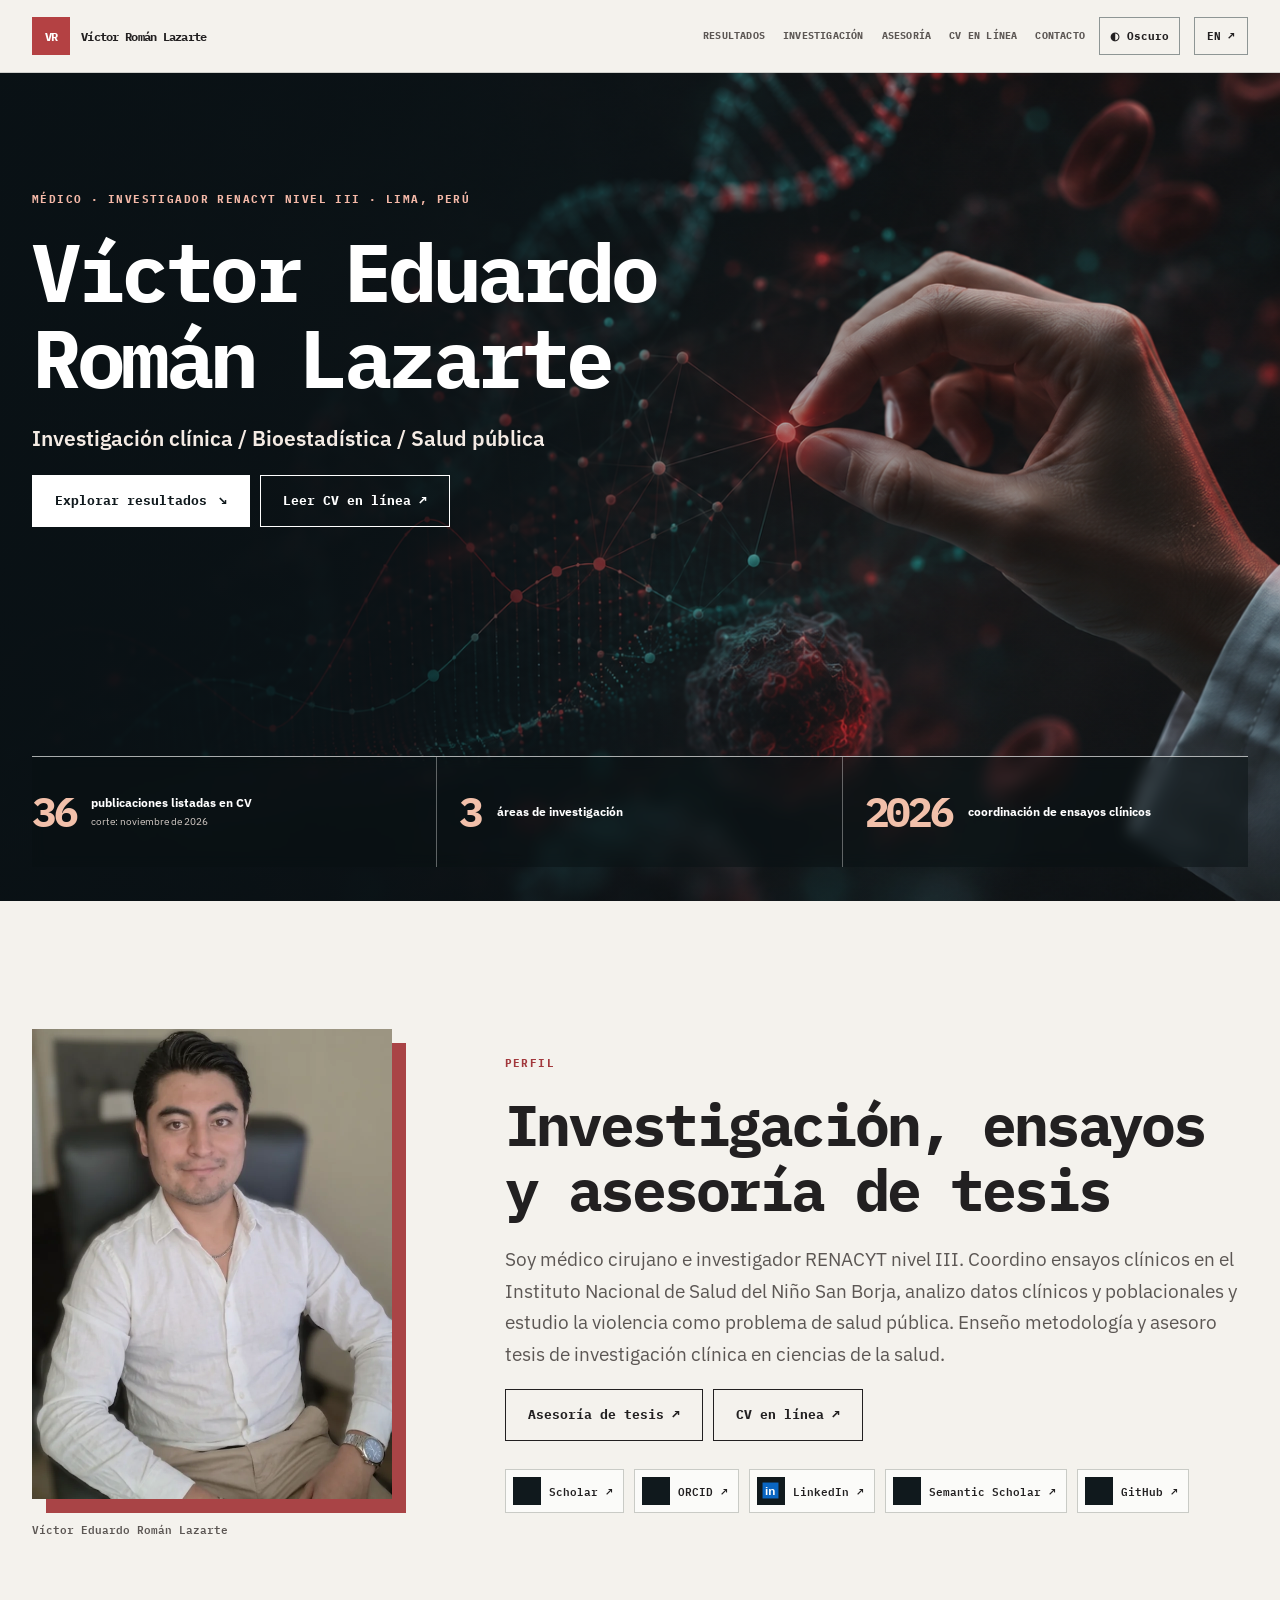
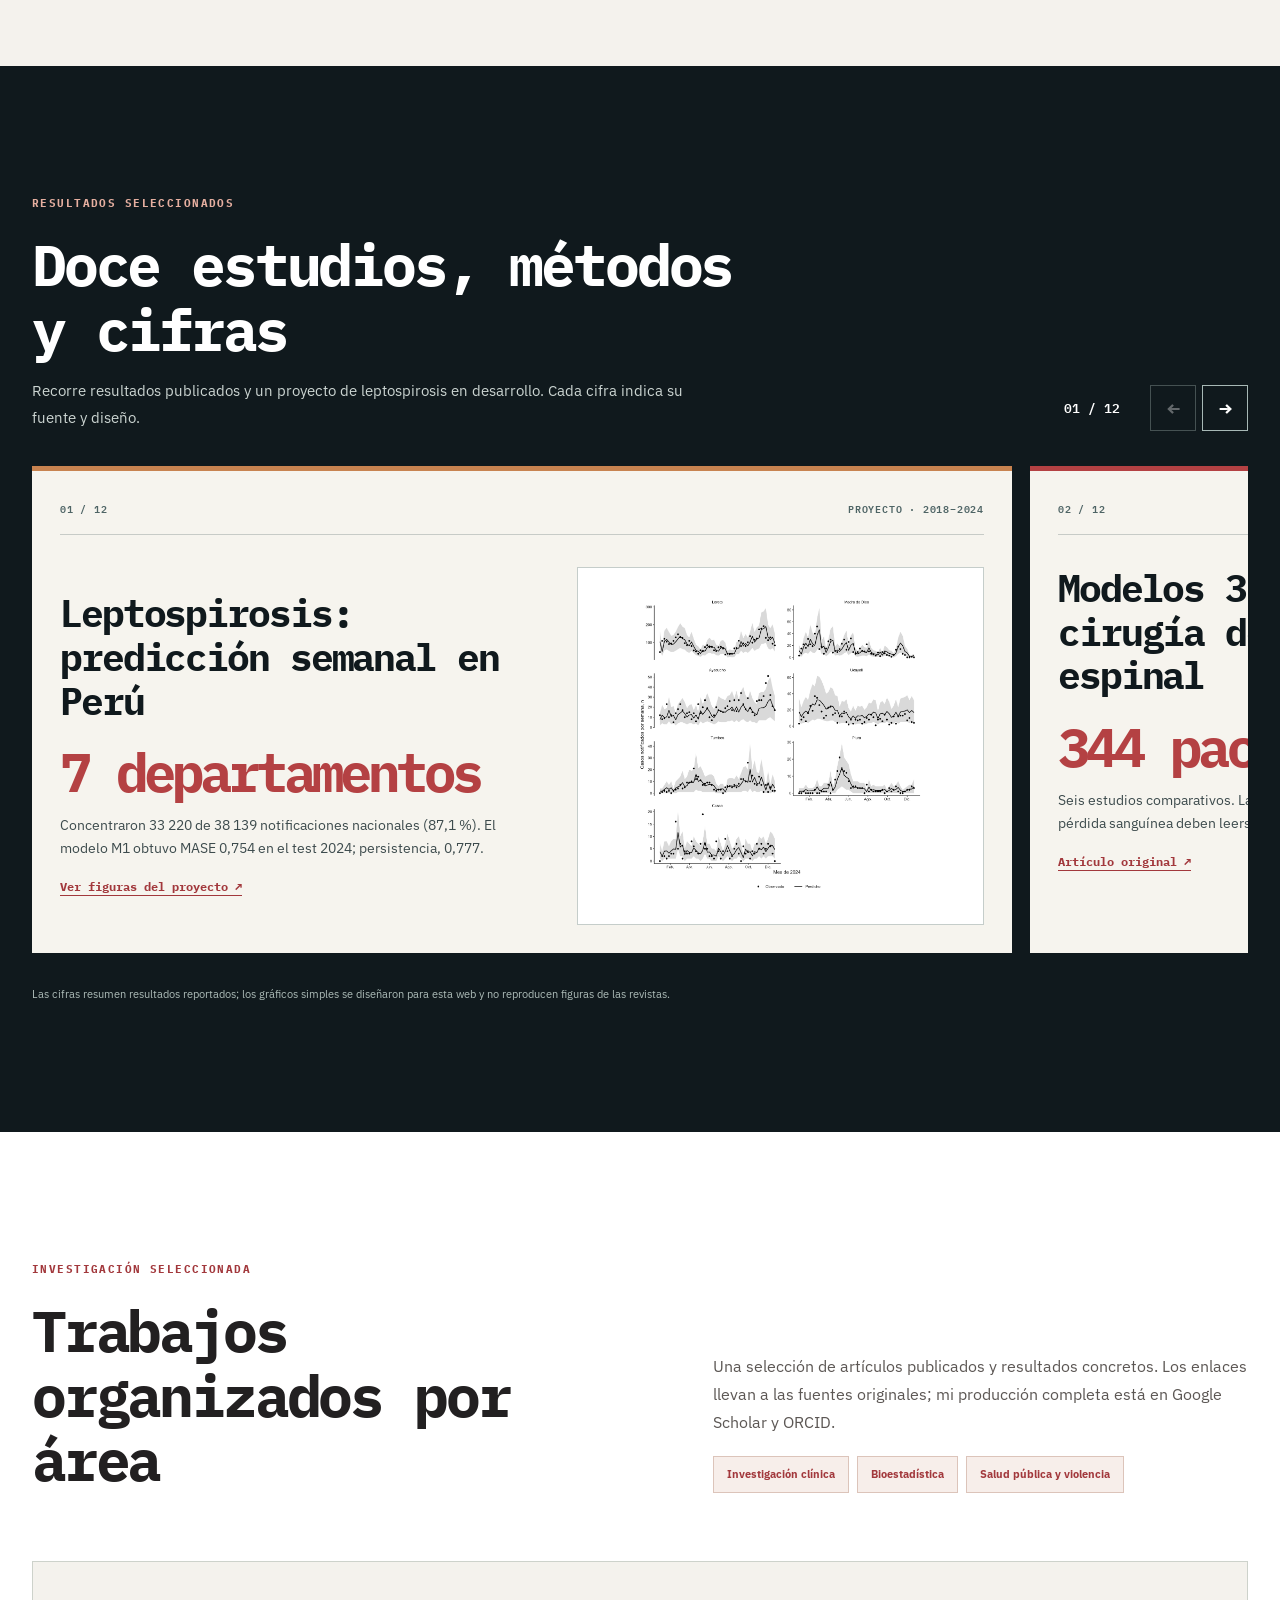
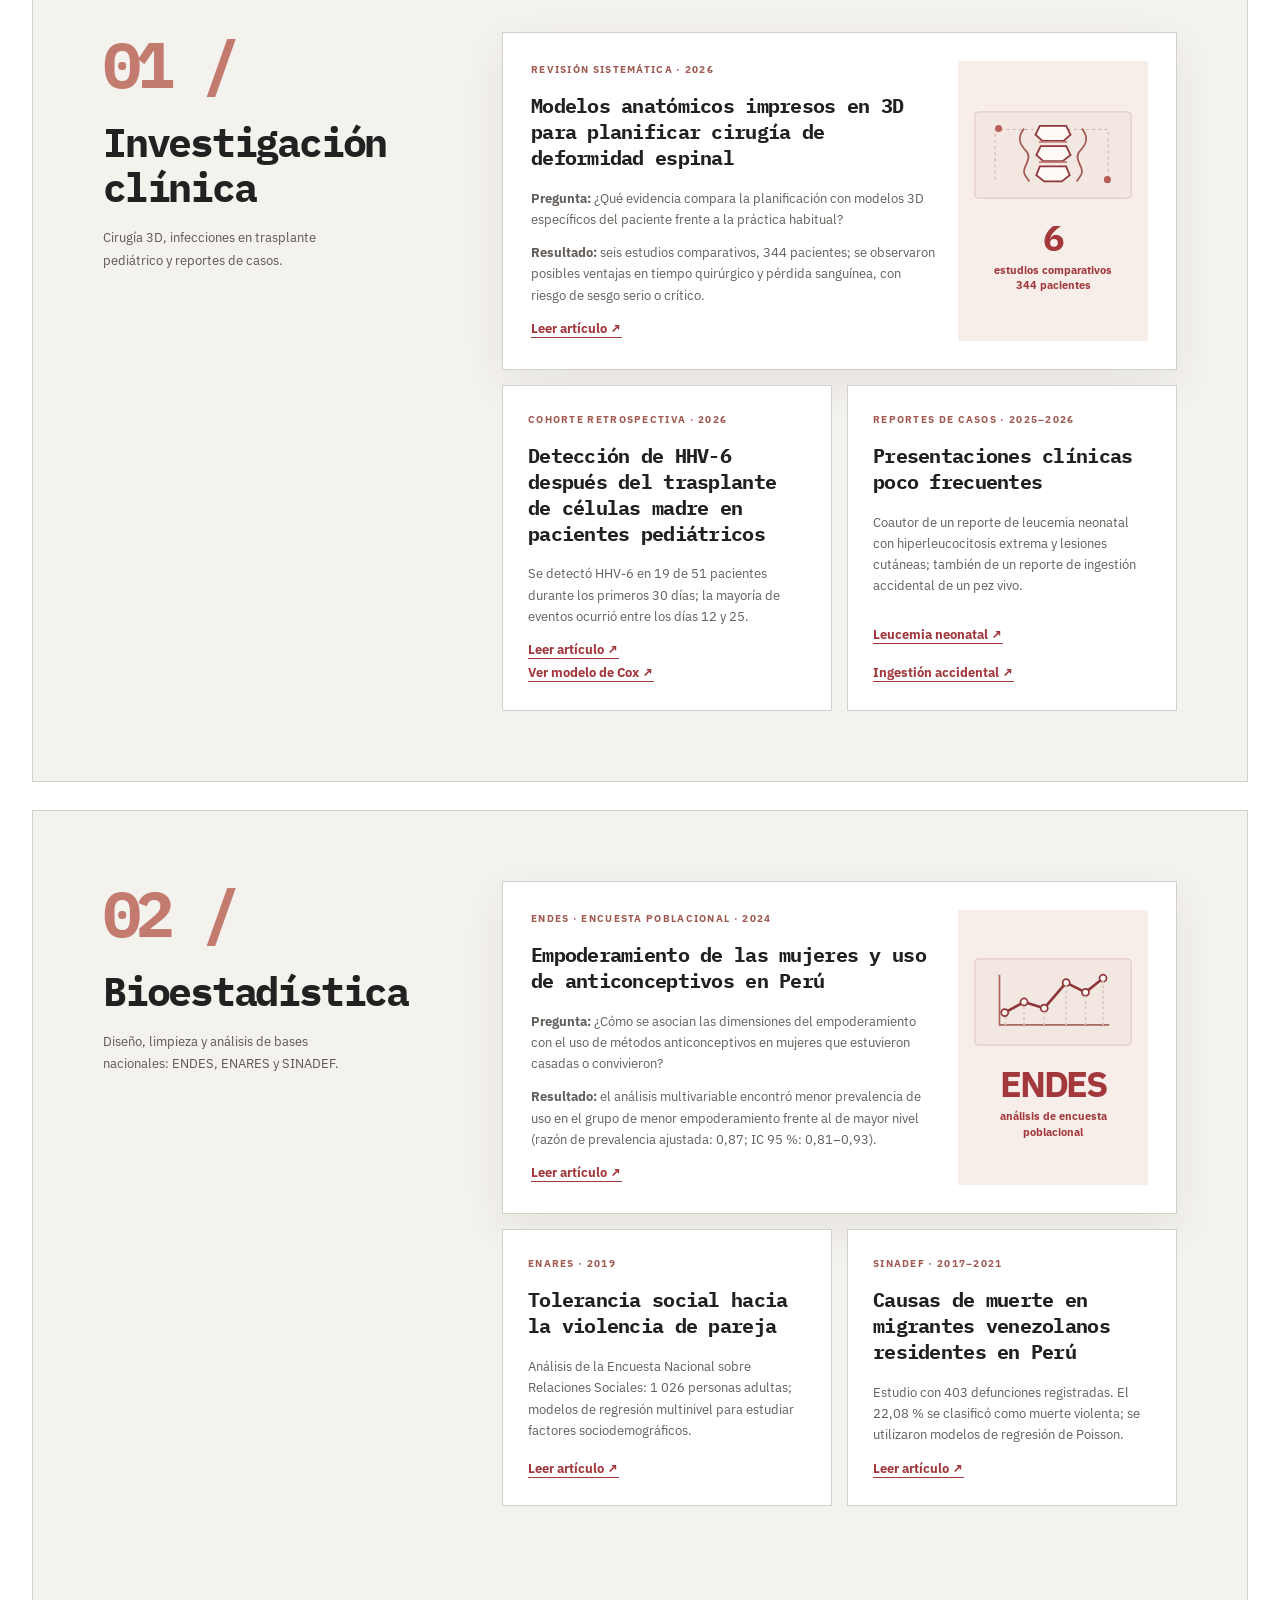
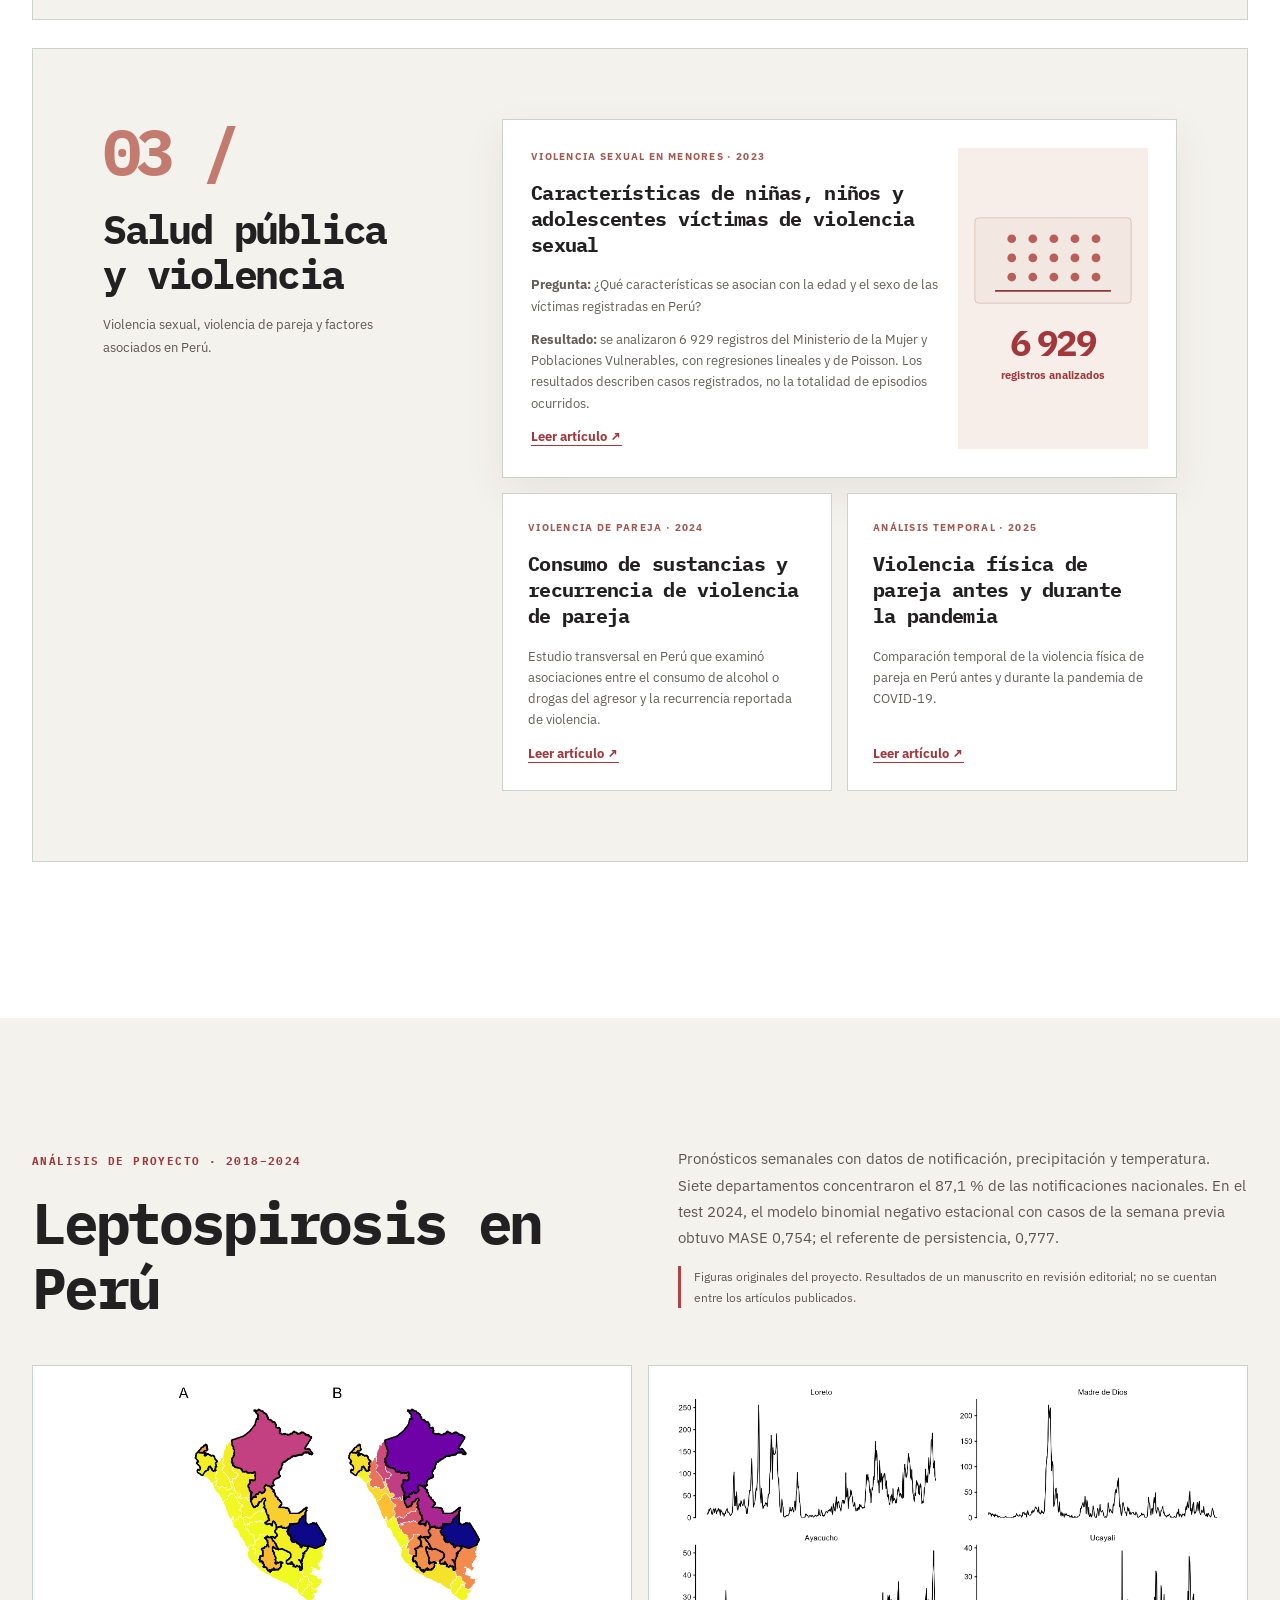
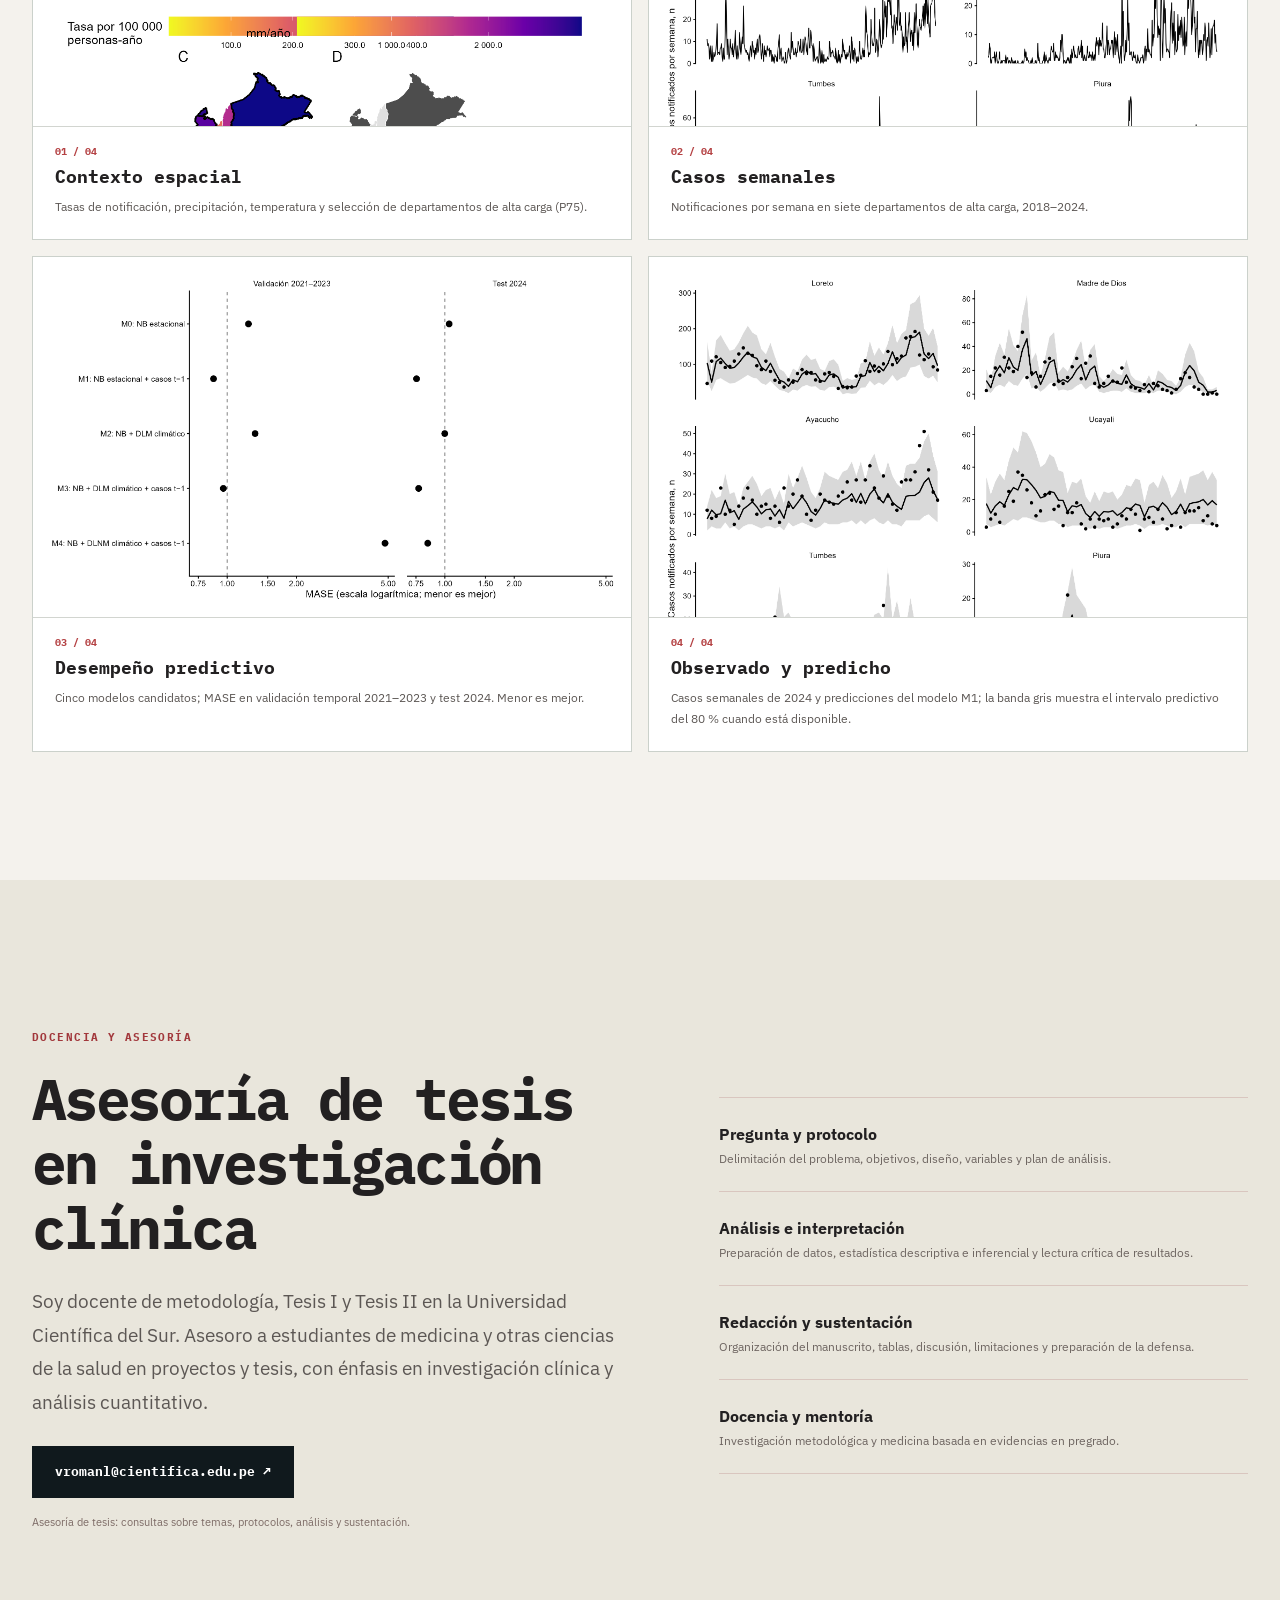
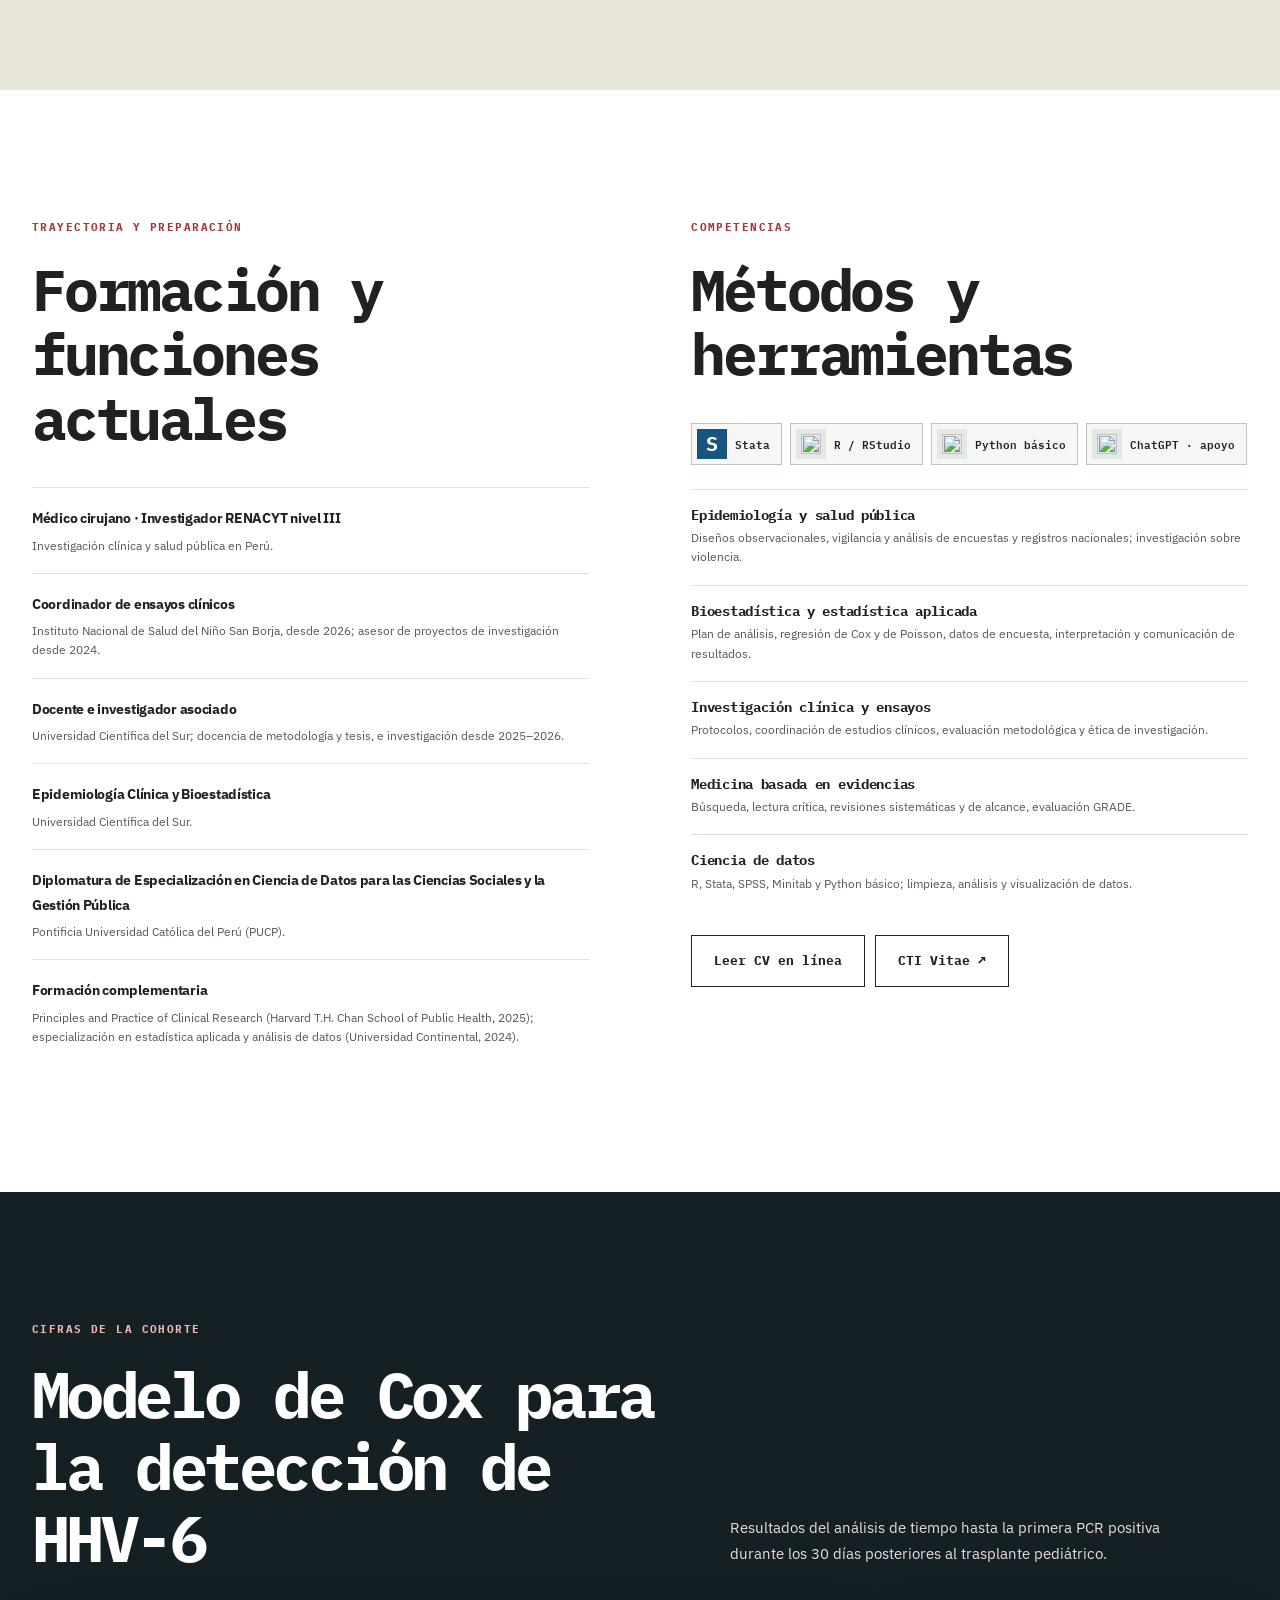
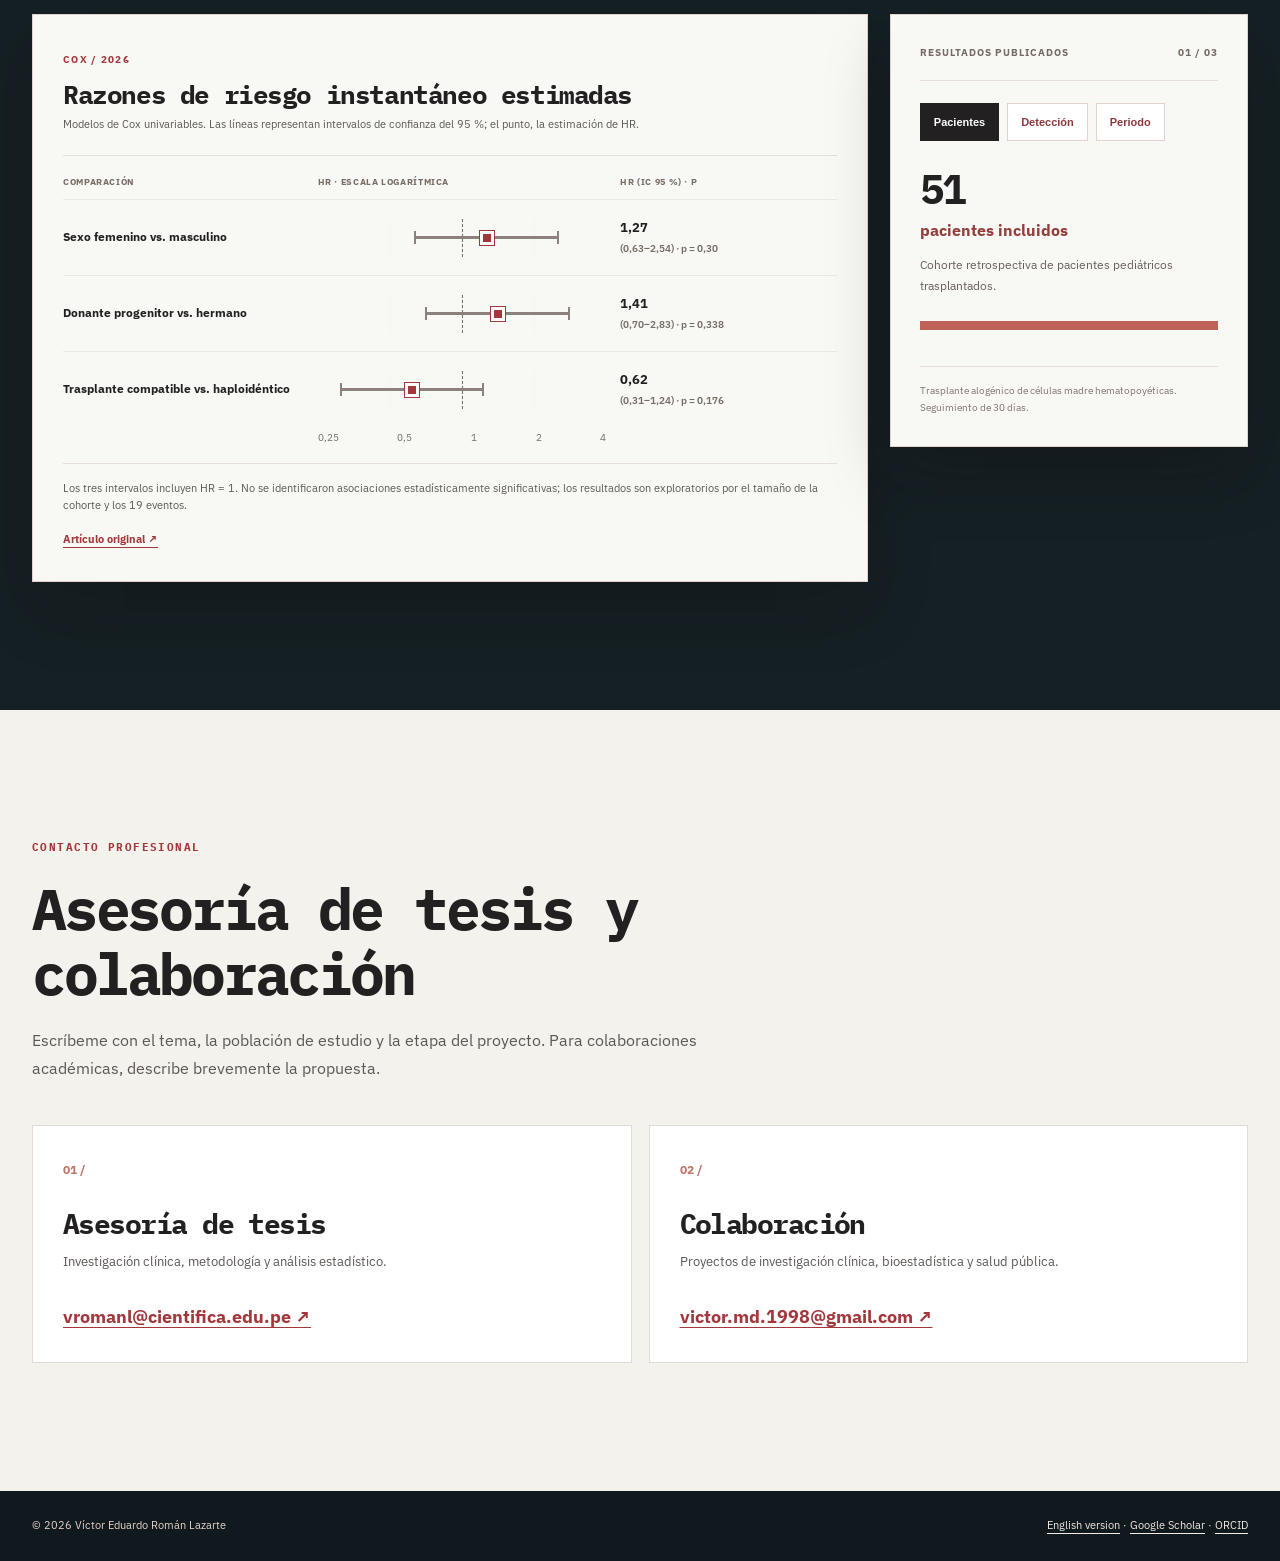
==== index.html @ d916fa0f "Polish online CV and social icon" ====
<!doctype html>
<html lang="es">
<head>
  <meta charset="utf-8"><meta name="viewport" content="width=device-width, initial-scale=1">
  <meta name="theme-color" content="#f6eeea">
  <meta name="description" content="Víctor Eduardo Román Lazarte: médico, coordinador de ensayos clínicos e investigador en epidemiología, bioestadística y violencia. Asesoría de tesis en investigación clínica.">
  <title>Víctor Eduardo Román Lazarte | Investigación clínica, bioestadística y salud pública</title>
  <link rel="canonical" href="https://victorroman1998.github.io/"><link rel="alternate" hreflang="en" href="https://victorroman1998.github.io/en/"><link rel="alternate" hreflang="es" href="https://victorroman1998.github.io/">
  <link rel="icon" href="assets/favicon.svg" type="image/svg+xml"><link rel="stylesheet" href="styles-v2.css"><script>try{document.documentElement.dataset.theme=localStorage.getItem("site-theme")||"light"}catch{}</script>
  <meta property="og:type" content="profile"><meta property="og:title" content="Víctor Eduardo Román Lazarte | Investigador clínico"><meta property="og:description" content="Investigación clínica, bioestadística y salud pública. Publicaciones, docencia y asesoría de tesis."><meta property="og:image" content="https://victorroman1998.github.io/assets/victor-roman-lazarte.webp">
  <script type="application/ld+json">{"@context":"https://schema.org","@type":"Person","name":"Víctor Eduardo Román Lazarte","jobTitle":"Coordinador de ensayos clínicos e investigador","url":"https://victorroman1998.github.io/","image":"https://victorroman1998.github.io/assets/victor-roman-lazarte.webp","sameAs":["https://orcid.org/0000-0001-9664-5169","https://scholar.google.com/citations?user=KxjvJJEAAAAJ&hl=es","https://www.linkedin.com/in/victor-roman-lazarte-a9580817b/","https://github.com/victorroman1998"]}</script>
</head>
<body><div class="scroll-progress" aria-hidden="true"><span id="scroll-progress-fill"></span></div>
<a class="skip" href="#contenido">Saltar al contenido</a>
<header class="site-header"><div class="container header-inner"><a class="brand" href="#inicio"><span class="brand-mark">VR</span><span>Víctor Román Lazarte</span></a><div class="nav-wrap"><nav class="nav" aria-label="Navegación principal"><a href="#resultados">Resultados</a><a href="#investigacion">Investigación</a><a href="#asesoria">Asesoría</a><a href="cv/">CV en línea</a><a href="#contacto">Contacto</a></nav><button type="button" class="theme-toggle" data-theme-toggle aria-label="Cambiar modo de color" title="Cambiar modo de color"><span aria-hidden="true">◐</span><span data-theme-text>Oscuro</span></button><a class="language" href="en/" lang="en" aria-label="Read this website in English">EN ↗</a></div></div></header>
<main id="contenido">
<section class="hero" id="inicio"><div class="hero-cover"><div class="container hero-cover-inner"><div class="hero-copy"><p class="eyebrow">Médico · Investigador RENACYT nivel III · Lima, Perú</p><h1>Víctor Eduardo<br>Román Lazarte</h1><p class="hero-role">Investigación clínica / Bioestadística / Salud pública</p><div class="button-row"><a class="button" href="#resultados">Explorar resultados <span aria-hidden="true">↘</span></a><a class="button light" href="cv/">Leer CV en línea ↗</a></div></div><div class="hero-facts" aria-label="Resumen del perfil"><div><strong>36</strong><span>publicaciones listadas en CV<small>corte: noviembre de 2026</small></span></div><div><strong>3</strong><span>áreas de investigación</span></div><div><strong>2026</strong><span>coordinación de ensayos clínicos</span></div></div></div></div></section><section class="intro-panel section"><div class="container intro-grid"><figure class="intro-portrait"><img src="assets/victor-roman-lazarte.webp" alt="Retrato de Víctor Eduardo Román Lazarte" width="720" height="1030" loading="lazy"><figcaption>Víctor Eduardo Román Lazarte</figcaption></figure><div><p class="eyebrow">Perfil</p><h2>Investigación, ensayos y asesoría de tesis</h2><p class="lead">Soy médico cirujano e investigador RENACYT nivel III. Coordino ensayos clínicos en el Instituto Nacional de Salud del Niño San Borja, analizo datos clínicos y poblacionales y estudio la violencia como problema de salud pública. Enseño metodología y asesoro tesis de investigación clínica en ciencias de la salud.</p><div class="button-row"><a class="button light" href="#asesoria">Asesoría de tesis ↗</a><a class="button light" href="cv/">CV en línea ↗</a></div><div class="profile-links" aria-label="Perfiles académicos"><a href="https://scholar.google.com/citations?user=KxjvJJEAAAAJ&amp;hl=es" target="_blank" rel="noopener noreferrer"><span class="brand-icon"><img src="https://cdn.simpleicons.org/googlescholar/4285F4" alt="" loading="lazy"></span><span>Scholar</span><span aria-hidden="true">↗</span></a><a href="https://orcid.org/0000-0001-9664-5169" target="_blank" rel="noopener noreferrer"><span class="brand-icon"><img src="https://cdn.simpleicons.org/orcid/A6CE39" alt="" loading="lazy"></span><span>ORCID</span><span aria-hidden="true">↗</span></a><a href="https://www.linkedin.com/in/victor-roman-lazarte-a9580817b/" target="_blank" rel="noopener noreferrer"><span class="brand-icon"><img src="assets/linkedin-mark.svg" alt="" loading="lazy"></span><span>LinkedIn</span><span aria-hidden="true">↗</span></a><a href="https://www.semanticscholar.org/search?q=Victor%20Roman-Lazarte&amp;sort=relevance" target="_blank" rel="noopener noreferrer"><span class="brand-icon"><img src="https://cdn.simpleicons.org/semanticscholar/1857B6" alt="" loading="lazy"></span><span>Semantic Scholar</span><span aria-hidden="true">↗</span></a><a href="https://github.com/victorroman1998" target="_blank" rel="noopener noreferrer"><span class="brand-icon"><img src="https://cdn.simpleicons.org/github/FFFFFF" alt="" loading="lazy"></span><span>GitHub</span><span aria-hidden="true">↗</span></a></div></div></div></section>
<section class="results section" id="resultados"><div class="container"><div class="results-head"><div><p class="eyebrow">Resultados seleccionados</p><h2>Doce estudios, métodos y cifras</h2><p>Recorre resultados publicados y un proyecto de leptospirosis en desarrollo. Cada cifra indica su fuente y diseño.</p></div><div class="carousel-tools"><span data-carousel-count aria-live="polite">01 / 12</span><button type="button" data-carousel-prev aria-label="Estudio anterior">←</button><button type="button" data-carousel-next aria-label="Estudio siguiente">→</button></div></div><div class="result-track" data-result-track tabindex="0" aria-label="Carrusel de estudios"><article class="result-slide" data-area="project"><div class="result-slide-top"><span>01 / 12</span><span>Proyecto · 2018–2024</span></div><div class="result-slide-grid"><div><h3>Leptospirosis: predicción semanal en Perú</h3><strong class="result-stat">7 departamentos</strong><p>Concentraron 33 220 de 38 139 notificaciones nacionales (87,1 %). El modelo M1 obtuvo MASE 0,754 en el test 2024; persistencia, 0,777.</p><a class="text-link" href="#leptospirosis" >Ver figuras del proyecto ↗</a></div><div class="result-viz"><img class="result-source-image" src="assets/Figure_4_observed_predicted_ES.png" alt="Casos semanales observados y predichos de leptospirosis en 2024" loading="lazy"></div></div></article><article class="result-slide" data-area="clinical"><div class="result-slide-top"><span>02 / 12</span><span>Investigación clínica · 2026</span></div><div class="result-slide-grid"><div><h3>Modelos 3D para cirugía de deformidad espinal</h3><strong class="result-stat">344 pacientes</strong><p>Seis estudios comparativos. Las posibles ventajas en tiempo quirúrgico y pérdida sanguínea deben leerse considerando el riesgo de sesgo.</p><a class="text-link" href="https://doi.org/10.1177/15533506261476391" target="_blank" rel="noopener noreferrer">Artículo original ↗</a></div><div class="result-viz"><div class="viz-dots" aria-hidden="true"><span></span><span></span><span></span><span></span><span></span><span></span></div><p class="viz-caption">6 estudios comparativos / 344 pacientes</p></div></div></article><article class="result-slide" data-area="clinical"><div class="result-slide-top"><span>03 / 12</span><span>Investigación clínica · 2026</span></div><div class="result-slide-grid"><div><h3>HHV-6 tras trasplante pediátrico</h3><strong class="result-stat">19 / 51</strong><p>Detección en los primeros 30 días (37,3 %). El estudio incluye un análisis de tiempo hasta la primera PCR positiva mediante modelos de Cox.</p><a class="text-link" href="#datos" >Ver modelo de Cox ↗</a></div><div class="result-viz"><div class="viz-stacked" role="img" aria-label="37,3 % detectado: 37.3 %"><span style="width:37.3%"></span></div><div class="viz-labels"><span>37,3 % detectado</span><span>62,7 % sin detección</span></div></div></div></article><article class="result-slide" data-area="biostat"><div class="result-slide-top"><span>04 / 12</span><span>Bioestadística · ENDES</span></div><div class="result-slide-grid"><div><h3>Empoderamiento y anticoncepción</h3><strong class="result-stat">RP ajustada 0,87</strong><p>El grupo con menor empoderamiento tuvo menor prevalencia de uso de anticonceptivos que el de mayor nivel (IC 95 %: 0,81–0,93).</p><a class="text-link" href="https://doi.org/10.1016/j.conx.2024.100115" target="_blank" rel="noopener noreferrer">Artículo original ↗</a></div><div class="result-viz"><div class="viz-ratio" role="img" aria-label="Referencia: RP = 1; razón de prevalencia ajustada 0,87"><span class="viz-reference"></span><span class="viz-ci" style="left:40.5%;width:6%"></span><span class="viz-estimate" style="left:43.5%"></span></div><div class="viz-labels"><span>0</span><span>Referencia: RP = 1</span><span>2</span></div></div></div></article><article class="result-slide" data-area="biostat"><div class="result-slide-top"><span>05 / 12</span><span>Bioestadística · ENARES</span></div><div class="result-slide-grid"><div><h3>Tolerancia social de la violencia de pareja</h3><strong class="result-stat">1 026 personas</strong><p>Encuesta Nacional sobre Relaciones Sociales de 2019; análisis de factores sociodemográficos con regresión multinivel.</p><a class="text-link" href="https://doi.org/10.1177/08862605221120897" target="_blank" rel="noopener noreferrer">Artículo original ↗</a></div><div class="result-viz"><div class="viz-grid" aria-hidden="true"></div></div></div></article><article class="result-slide" data-area="biostat"><div class="result-slide-top"><span>06 / 12</span><span>Bioestadística · SINADEF</span></div><div class="result-slide-grid"><div><h3>Mortalidad de migrantes venezolanos</h3><strong class="result-stat">403 defunciones</strong><p>El 22,08 % se clasificó como muerte violenta en los registros analizados (2017–2021). Se empleó regresión de Poisson.</p><a class="text-link" href="https://doi.org/10.47307/GMC.2022.130.3.7" target="_blank" rel="noopener noreferrer">Artículo original ↗</a></div><div class="result-viz"><div class="viz-stacked" role="img" aria-label="22,08 % muertes violentas: 22.08 %"><span style="width:22.08%"></span></div><div class="viz-labels"><span>22,08 % muertes violentas</span><span>77,92 % otras defunciones</span></div></div></div></article><article class="result-slide" data-area="public"><div class="result-slide-top"><span>07 / 12</span><span>Salud pública · violencia</span></div><div class="result-slide-grid"><div><h3>Violencia sexual en menores</h3><strong class="result-stat">6 929 registros</strong><p>Registros del Ministerio de la Mujer analizados mediante regresiones lineales y de Poisson; describen casos notificados.</p><a class="text-link" href="https://doi.org/10.1177/2333794X231190526" target="_blank" rel="noopener noreferrer">Artículo original ↗</a></div><div class="result-viz"><div class="viz-grid" aria-hidden="true"></div></div></div></article><article class="result-slide" data-area="public"><div class="result-slide-top"><span>08 / 12</span><span>Salud pública · 2023</span></div><div class="result-slide-grid"><div><h3>Feminicidios en Perú</h3><strong class="result-stat">166 casos</strong><p>En 2019 se registró una incidencia anual de 1,01 por 100 000 mujeres, 38 % superior al promedio de 2010–2018.</p><a class="text-link" href="https://doi.org/10.1177/15404153231163324" target="_blank" rel="noopener noreferrer">Artículo original ↗</a></div><div class="result-viz"><div class="viz-bars"><div><span>promedio 2010–2018</span><i style="width:73.3%"></i><b>0,74</b></div><div><span>2019</span><i style="width:100%"></i><b>1,01</b></div></div><p class="viz-caption">Tasa anual por 100 000 mujeres</p></div></div></article><article class="result-slide" data-area="public"><div class="result-slide-top"><span>09 / 12</span><span>Salud pública · 2024</span></div><div class="result-slide-grid"><div><h3>Sustancias y recurrencia de violencia de pareja</h3><strong class="result-stat">65 290 casos</strong><p>Se observaron OR de 2,24 para consumo de alcohol y 2,33 para drogas del agresor. Asociación en un estudio transversal, sin interpretación causal.</p><a class="text-link" href="https://doi.org/10.52965/001c.93976" target="_blank" rel="noopener noreferrer">Artículo original ↗</a></div><div class="result-viz"><div class="viz-bars"><div><span>Alcohol OR</span><i style="width:89.6%"></i><b>2,24</b></div><div><span>Drogas OR</span><i style="width:93.2%"></i><b>2,33</b></div></div><p class="viz-caption">Odds ratios reportadas en el estudio</p></div></div></article><article class="result-slide" data-area="public"><div class="result-slide-top"><span>10 / 12</span><span>Salud pública · 2022</span></div><div class="result-slide-grid"><div><h3>Natalidad adolescente y desarrollo humano</h3><strong class="result-stat">11,41 %</strong><p>De 2 843 903 nacimientos registrados en 2016–2021, 324 654 correspondieron a mujeres menores de 20 años.</p><a class="text-link" href="https://doi.org/10.24245/gom.v90i8.7799" target="_blank" rel="noopener noreferrer">Artículo original ↗</a></div><div class="result-viz"><div class="viz-stacked" role="img" aria-label="11,41 % menores de 20: 11.41 %"><span style="width:11.41%"></span></div><div class="viz-labels"><span>11,41 % menores de 20</span><span>88,59 % 20 años o más</span></div></div></div></article><article class="result-slide" data-area="public"><div class="result-slide-top"><span>11 / 12</span><span>Salud pública · 2022</span></div><div class="result-slide-grid"><div><h3>Mortalidad materna regional</h3><strong class="result-stat">415 → 302</strong><p>Casos registrados en Perú entre 2015 y 2019; la razón de mortalidad materna del periodo fue 76,34 por 100 000 nacidos vivos.</p><a class="text-link" href="https://doi.org/10.24245/gom.v90i10.8037" target="_blank" rel="noopener noreferrer">Artículo original ↗</a></div><div class="result-viz"><div class="viz-bars"><div><span>2015</span><i style="width:100%"></i><b>415</b></div><div><span>2019</span><i style="width:72.8%"></i><b>302</b></div></div><p class="viz-caption">Muertes maternas registradas</p></div></div></article><article class="result-slide" data-area="clinical"><div class="result-slide-top"><span>12 / 12</span><span>Revisión de alcance · 2024</span></div><div class="result-slide-grid"><div><h3>Preeclampsia en grandes alturas</h3><strong class="result-stat">8 documentos</strong><p>Síntesis de estudios en poblaciones a gran y muy gran altitud; siete documentos se centraron en América Latina.</p><a class="text-link" href="https://doi.org/10.1016/j.preghy.2024.101119" target="_blank" rel="noopener noreferrer">Artículo original ↗</a></div><div class="result-viz"><div class="viz-dots" aria-hidden="true"><span></span><span></span><span></span><span></span><span></span><span></span><span></span><span></span></div><p class="viz-caption">8 documentos incluidos</p></div></div></article></div><p class="results-note">Las cifras resumen resultados reportados; los gráficos simples se diseñaron para esta web y no reproducen figuras de las revistas.</p></div></section>
<section class="research section" id="investigacion"><div class="container"><div class="section-head"><div><p class="eyebrow">Investigación seleccionada</p><h2>Trabajos organizados por área</h2></div><div><p>Una selección de artículos publicados y resultados concretos. Los enlaces llevan a las fuentes originales; mi producción completa está en Google Scholar y ORCID.</p><div class="theme-nav"><a href="#clinica">Investigación clínica</a><a href="#bioestadistica">Bioestadística</a><a href="#salud-publica">Salud pública y violencia</a></div></div></div>
<section class="area" id="clinica" aria-labelledby="clinica-title"><div class="area-label"><span class="area-num">01 /</span><h3 id="clinica-title">Investigación clínica</h3><p>Cirugía 3D, infecciones en trasplante pediátrico y reportes de casos.</p></div><div class="work-grid"><article class="work-card feature"><div><p class="meta">Revisión sistemática · 2026</p><h4>Modelos anatómicos impresos en 3D para planificar cirugía de deformidad espinal</h4><p><strong>Pregunta:</strong> ¿Qué evidencia compara la planificación con modelos 3D específicos del paciente frente a la práctica habitual?</p><p><strong>Resultado:</strong> seis estudios comparativos, 344 pacientes; se observaron posibles ventajas en tiempo quirúrgico y pérdida sanguínea, con riesgo de sesgo serio o crítico.</p><a class="text-link" href="https://pubmed.ncbi.nlm.nih.gov/42549979/" target="_blank" rel="noopener noreferrer">Leer artículo ↗</a></div><div class="work-visual" aria-label="Seis estudios, 344 pacientes"><img src="assets/clinical-3d.svg" alt="Esquema de un modelo anatómico 3D"><strong>6</strong><span>estudios comparativos<br>344 pacientes</span></div></article><article class="work-card"><p class="meta">Cohorte retrospectiva · 2026</p><h4>Detección de HHV-6 después del trasplante de células madre en pacientes pediátricos</h4><p>Se detectó HHV-6 en 19 de 51 pacientes durante los primeros 30 días; la mayoría de eventos ocurrió entre los días 12 y 25.</p><a class="text-link" href="https://journal.sajc.org/detection-of-human-herpesvirus-6-in-paediatric-patients-after-haematopoietic-stem-cell-transplantation-a-retrospective-cohort-study/" target="_blank" rel="noopener noreferrer">Leer artículo ↗</a><a class="text-link" href="#datos">Ver modelo de Cox ↗</a></article><article class="work-card"><p class="meta">Reportes de casos · 2025–2026</p><h4>Presentaciones clínicas poco frecuentes</h4><p>Coautor de un reporte de leucemia neonatal con hiperleucocitosis extrema y lesiones cutáneas; también de un reporte de ingestión accidental de un pez vivo.</p><a class="text-link" href="https://pubmed.ncbi.nlm.nih.gov/42215936/" target="_blank" rel="noopener noreferrer">Leucemia neonatal ↗</a><a class="text-link" href="https://doi.org/10.1016/j.tcr.2025.101269" target="_blank" rel="noopener noreferrer">Ingestión accidental ↗</a></article></div></section>
<section class="area" id="bioestadistica" aria-labelledby="bio-title"><div class="area-label"><span class="area-num">02 /</span><h3 id="bio-title">Bioestadística</h3><p>Diseño, limpieza y análisis de bases nacionales: ENDES, ENARES y SINADEF.</p></div><div class="work-grid"><article class="work-card feature"><div><p class="meta">ENDES · Encuesta poblacional · 2024</p><h4>Empoderamiento de las mujeres y uso de anticonceptivos en Perú</h4><p><strong>Pregunta:</strong> ¿Cómo se asocian las dimensiones del empoderamiento con el uso de métodos anticonceptivos en mujeres que estuvieron casadas o convivieron?</p><p><strong>Resultado:</strong> el análisis multivariable encontró menor prevalencia de uso en el grupo de menor empoderamiento frente al de mayor nivel (razón de prevalencia ajustada: 0,87; IC 95 %: 0,81–0,93).</p><a class="text-link" href="https://doi.org/10.1016/j.conx.2024.100115" target="_blank" rel="noopener noreferrer">Leer artículo ↗</a></div><div class="work-visual" aria-label="Análisis de ENDES"><img src="assets/biostatistics.svg" alt="Esquema de análisis estadístico"><strong>ENDES</strong><span>análisis de encuesta<br>poblacional</span></div></article><article class="work-card"><p class="meta">ENARES · 2019</p><h4>Tolerancia social hacia la violencia de pareja</h4><p>Análisis de la Encuesta Nacional sobre Relaciones Sociales: 1 026 personas adultas; modelos de regresión multinivel para estudiar factores sociodemográficos.</p><a class="text-link" href="https://journals.sagepub.com/doi/10.1177/08862605221120897" target="_blank" rel="noopener noreferrer">Leer artículo ↗</a></article><article class="work-card"><p class="meta">SINADEF · 2017–2021</p><h4>Causas de muerte en migrantes venezolanos residentes en Perú</h4><p>Estudio con 403 defunciones registradas. El 22,08 % se clasificó como muerte violenta; se utilizaron modelos de regresión de Poisson.</p><a class="text-link" href="https://doi.org/10.47307/GMC.2022.130.3.7" target="_blank" rel="noopener noreferrer">Leer artículo ↗</a></article></div></section>
<section class="area" id="salud-publica" aria-labelledby="publica-title"><div class="area-label"><span class="area-num">03 /</span><h3 id="publica-title">Salud pública y violencia</h3><p>Violencia sexual, violencia de pareja y factores asociados en Perú.</p></div><div class="work-grid"><article class="work-card feature"><div><p class="meta">Violencia sexual en menores · 2023</p><h4>Características de niñas, niños y adolescentes víctimas de violencia sexual</h4><p><strong>Pregunta:</strong> ¿Qué características se asocian con la edad y el sexo de las víctimas registradas en Perú?</p><p><strong>Resultado:</strong> se analizaron 6 929 registros del Ministerio de la Mujer y Poblaciones Vulnerables, con regresiones lineales y de Poisson. Los resultados describen casos registrados, no la totalidad de episodios ocurridos.</p><a class="text-link" href="https://journals.sagepub.com/doi/10.1177/2333794X231190526" target="_blank" rel="noopener noreferrer">Leer artículo ↗</a></div><div class="work-visual" aria-label="6 929 registros analizados"><img src="assets/public-health.svg" alt="Esquema de registros poblacionales"><strong>6 929</strong><span>registros analizados</span></div></article><article class="work-card"><p class="meta">Violencia de pareja · 2024</p><h4>Consumo de sustancias y recurrencia de violencia de pareja</h4><p>Estudio transversal en Perú que examinó asociaciones entre el consumo de alcohol o drogas del agresor y la recurrencia reportada de violencia.</p><a class="text-link" href="https://doi.org/10.52965/001c.93976" target="_blank" rel="noopener noreferrer">Leer artículo ↗</a></article><article class="work-card"><p class="meta">Análisis temporal · 2025</p><h4>Violencia física de pareja antes y durante la pandemia</h4><p>Comparación temporal de la violencia física de pareja en Perú antes y durante la pandemia de COVID-19.</p><a class="text-link" href="https://doi.org/10.1016/j.rcp.2023.08.004" target="_blank" rel="noopener noreferrer">Leer artículo ↗</a></article></div></section>
</div></section>
<section class="lepto section" id="leptospirosis"><div class="container"><div class="lepto-intro"><div><p class="eyebrow">Análisis de proyecto · 2018–2024</p><h2>Leptospirosis en Perú</h2></div><div><p>Pronósticos semanales con datos de notificación, precipitación y temperatura. Siete departamentos concentraron el 87,1 % de las notificaciones nacionales. En el test 2024, el modelo binomial negativo estacional con casos de la semana previa obtuvo MASE 0,754; el referente de persistencia, 0,777.</p><p class="source-note">Figuras originales del proyecto. Resultados de un manuscrito en revisión editorial; no se cuentan entre los artículos publicados.</p></div></div><div class="lepto-figures"><figure class="lepto-figure"><a href="assets/Figure_1_spatial_context_ES.png" target="_blank" aria-label="Abrir figura completa: Contexto espacial"><img src="assets/Figure_1_spatial_context_ES.png" alt="Tasas de notificación, precipitación, temperatura y selección de departamentos de alta carga (P75)." loading="lazy"></a><figcaption><span>01 / 04</span><strong>Contexto espacial</strong><p>Tasas de notificación, precipitación, temperatura y selección de departamentos de alta carga (P75).</p></figcaption></figure><figure class="lepto-figure"><a href="assets/Figure_2_weekly_cases_ES.png" target="_blank" aria-label="Abrir figura completa: Casos semanales"><img src="assets/Figure_2_weekly_cases_ES.png" alt="Notificaciones por semana en siete departamentos de alta carga, 2018–2024." loading="lazy"></a><figcaption><span>02 / 04</span><strong>Casos semanales</strong><p>Notificaciones por semana en siete departamentos de alta carga, 2018–2024.</p></figcaption></figure><figure class="lepto-figure"><a href="assets/Figure_3_model_performance_ES.png" target="_blank" aria-label="Abrir figura completa: Desempeño predictivo"><img src="assets/Figure_3_model_performance_ES.png" alt="Cinco modelos candidatos; MASE en validación temporal 2021–2023 y test 2024. Menor es mejor." loading="lazy"></a><figcaption><span>03 / 04</span><strong>Desempeño predictivo</strong><p>Cinco modelos candidatos; MASE en validación temporal 2021–2023 y test 2024. Menor es mejor.</p></figcaption></figure><figure class="lepto-figure"><a href="assets/Figure_4_observed_predicted_ES.png" target="_blank" aria-label="Abrir figura completa: Observado y predicho"><img src="assets/Figure_4_observed_predicted_ES.png" alt="Casos semanales de 2024 y predicciones del modelo M1; la banda gris muestra el intervalo predictivo del 80 % cuando está disponible." loading="lazy"></a><figcaption><span>04 / 04</span><strong>Observado y predicho</strong><p>Casos semanales de 2024 y predicciones del modelo M1; la banda gris muestra el intervalo predictivo del 80 % cuando está disponible.</p></figcaption></figure></div></div></section>
<section class="advising section" id="asesoria"><div class="container advising-grid"><div><p class="eyebrow">Docencia y asesoría</p><h2>Asesoría de tesis en investigación clínica</h2><p class="lead">Soy docente de metodología, Tesis I y Tesis II en la Universidad Científica del Sur. Asesoro a estudiantes de medicina y otras ciencias de la salud en proyectos y tesis, con énfasis en investigación clínica y análisis cuantitativo.</p><a class="button" href="mailto:vromanl@cientifica.edu.pe?subject=Consulta%20sobre%20asesor%C3%ADa%20de%20tesis">vromanl@cientifica.edu.pe ↗</a><p class="small-note">Asesoría de tesis: consultas sobre temas, protocolos, análisis y sustentación.</p></div><div class="advising-list" aria-label="Etapas de la asesoría"><div><strong>Pregunta y protocolo</strong><span>Delimitación del problema, objetivos, diseño, variables y plan de análisis.</span></div><div><strong>Análisis e interpretación</strong><span>Preparación de datos, estadística descriptiva e inferencial y lectura crítica de resultados.</span></div><div><strong>Redacción y sustentación</strong><span>Organización del manuscrito, tablas, discusión, limitaciones y preparación de la defensa.</span></div><div><strong>Docencia y mentoría</strong><span>Investigación metodológica y medicina basada en evidencias en pregrado.</span></div></div></div></section>
<section class="profile section" id="perfil"><div class="container profile-grid"><div><p class="eyebrow">Trayectoria y preparación</p><h2>Formación y funciones actuales</h2><ul class="fact-list"><li><strong>Médico cirujano · Investigador RENACYT nivel III</strong><span>Investigación clínica y salud pública en Perú.</span></li><li><strong>Coordinador de ensayos clínicos</strong><span>Instituto Nacional de Salud del Niño San Borja, desde 2026; asesor de proyectos de investigación desde 2024.</span></li><li><strong>Docente e investigador asociado</strong><span>Universidad Científica del Sur; docencia de metodología y tesis, e investigación desde 2025–2026.</span></li><li><strong>Epidemiología Clínica y Bioestadística</strong><span>Universidad Científica del Sur.</span></li><li><strong>Diplomatura de Especialización en Ciencia de Datos para las Ciencias Sociales y la Gestión Pública</strong><span>Pontificia Universidad Católica del Perú (PUCP).</span></li><li><strong>Formación complementaria</strong><span>Principles and Practice of Clinical Research (Harvard T.H. Chan School of Public Health, 2025); especialización en estadística aplicada y análisis de datos (Universidad Continental, 2024).</span></li></ul></div><div><p class="eyebrow">Competencias</p><h2>Métodos y herramientas</h2><div class="tool-strip" aria-label="Herramientas de análisis"><div class="tool-badge"><span class="tool-icon stata">S</span><span>Stata</span></div><div class="tool-badge"><span class="tool-icon"><img src="https://cdn.simpleicons.org/rstudioide/75AADB" alt="" loading="lazy"></span><span>R / RStudio</span></div><div class="tool-badge"><span class="tool-icon"><img src="https://cdn.simpleicons.org/python/3776AB" alt="" loading="lazy"></span><span>Python básico</span></div><div class="tool-badge"><span class="tool-icon"><img src="https://cdn.simpleicons.org/openai/10A37F" alt="" loading="lazy"></span><span>ChatGPT · apoyo</span></div></div><div class="skill-groups"><div class="skill-group"><h3>Epidemiología y salud pública</h3><p>Diseños observacionales, vigilancia y análisis de encuestas y registros nacionales; investigación sobre violencia.</p></div><div class="skill-group"><h3>Bioestadística y estadística aplicada</h3><p>Plan de análisis, regresión de Cox y de Poisson, datos de encuesta, interpretación y comunicación de resultados.</p></div><div class="skill-group"><h3>Investigación clínica y ensayos</h3><p>Protocolos, coordinación de estudios clínicos, evaluación metodológica y ética de investigación.</p></div><div class="skill-group"><h3>Medicina basada en evidencias</h3><p>Búsqueda, lectura crítica, revisiones sistemáticas y de alcance, evaluación GRADE.</p></div><div class="skill-group"><h3>Ciencia de datos</h3><p>R, Stata, SPSS, Minitab y Python básico; limpieza, análisis y visualización de datos.</p></div></div><div class="button-row" style="margin-top:24px"><a class="button light" href="cv/">Leer CV en línea</a><a class="button light" href="https://ctivitae.concytec.gob.pe/appDirectorioCTI/VerDatosInvestigador.do?id_investigador=139943" target="_blank" rel="noopener noreferrer">CTI Vitae ↗</a></div></div></div></section>
<section class="demo section" id="datos"><div class="container"><div class="demo-intro"><div><p class="eyebrow">Cifras de la cohorte</p><h2>Modelo de Cox para la detección de HHV-6</h2></div><p>Resultados del análisis de tiempo hasta la primera PCR positiva durante los 30 días posteriores al trasplante pediátrico.</p></div><div class="cox-layout"><figure class="cox-figure" aria-labelledby="cox-title"><figcaption><span class="cox-kicker">COX / 2026</span><h3 id="cox-title">Razones de riesgo instantáneo estimadas</h3><p>Modelos de Cox univariables. Las líneas representan intervalos de confianza del 95 %; el punto, la estimación de HR.</p></figcaption><div class="forest-head"><span>Comparación</span><span>HR · escala logarítmica</span><span>HR (IC 95 %) · p</span></div><div class="forest-row"><span class="forest-label">Sexo femenino vs. masculino</span><div class="forest-track" style="--lo:33.3%;--mid:58.6%;--hi:83.6%" aria-hidden="true"><span class="forest-ci"></span><span class="forest-point"></span></div><span class="forest-value">1,27 <small>(0,63–2,54) · p = 0,30</small></span></div><div class="forest-row"><span class="forest-label">Donante progenitor vs. hermano</span><div class="forest-track" style="--lo:37.1%;--mid:62.4%;--hi:87.5%" aria-hidden="true"><span class="forest-ci"></span><span class="forest-point"></span></div><span class="forest-value">1,41 <small>(0,70–2,83) · p = 0,338</small></span></div><div class="forest-row"><span class="forest-label">Trasplante compatible vs. haploidéntico</span><div class="forest-track" style="--lo:7.8%;--mid:32.8%;--hi:57.8%" aria-hidden="true"><span class="forest-ci"></span><span class="forest-point"></span></div><span class="forest-value">0,62 <small>(0,31–1,24) · p = 0,176</small></span></div><div class="forest-axis"><span></span><div><span>0,25</span><span>0,5</span><span>1</span><span>2</span><span>4</span></div><span></span></div><p class="cox-note">Los tres intervalos incluyen HR = 1. No se identificaron asociaciones estadísticamente significativas; los resultados son exploratorios por el tamaño de la cohorte y los 19 eventos.</p><a class="cox-source" href="https://journal.sajc.org/detection-of-human-herpesvirus-6-in-paediatric-patients-after-haematopoietic-stem-cell-transplantation-a-retrospective-cohort-study/" target="_blank" rel="noopener noreferrer">Artículo original ↗</a></figure><div class="study-panel" data-study-panel><div class="study-top"><span>Resultados publicados</span><span>01 / 03</span></div><div class="study-controls" role="tablist" aria-label="Seleccionar indicador del estudio"><button type="button" role="tab" id="study-tab-0" aria-controls="study-panel" aria-selected="true" data-study="0">Pacientes</button><button type="button" role="tab" id="study-tab-1" aria-controls="study-panel" aria-selected="false" data-study="1" tabindex="-1">Detección</button><button type="button" role="tab" id="study-tab-2" aria-controls="study-panel" aria-selected="false" data-study="2" tabindex="-1">Periodo</button></div><div class="study-display" id="study-panel" role="tabpanel" aria-labelledby="study-tab-0" tabindex="0"><strong id="study-value">51</strong><span id="study-label">pacientes incluidos</span><p id="study-detail">Cohorte retrospectiva de pacientes pediátricos trasplantados.</p><div class="study-track" aria-hidden="true"><span id="study-fill" style="width:100%"></span></div></div><p class="study-foot">Trasplante alogénico de células madre hematopoyéticas. Seguimiento de 30 días.</p></div></div></div></section>
<section class="contact section" id="contacto"><div class="container"><p class="eyebrow">Contacto profesional</p><h2>Asesoría de tesis y colaboración</h2><p class="contact-intro">Escríbeme con el tema, la población de estudio y la etapa del proyecto. Para colaboraciones académicas, describe brevemente la propuesta.</p><div class="contact-options"><article><span class="contact-number">01 /</span><h3>Asesoría de tesis</h3><p>Investigación clínica, metodología y análisis estadístico.</p><a href="mailto:vromanl@cientifica.edu.pe?subject=Consulta%20sobre%20asesor%C3%ADa%20de%20tesis">vromanl@cientifica.edu.pe ↗</a></article><article><span class="contact-number">02 /</span><h3>Colaboración</h3><p>Proyectos de investigación clínica, bioestadística y salud pública.</p><a href="mailto:victor.md.1998@gmail.com?subject=Propuesta%20de%20colaboraci%C3%B3n">victor.md.1998@gmail.com ↗</a></article></div></div></section>
</main><footer class="footer"><div class="container footer-inner"><span>© 2026 Víctor Eduardo Román Lazarte</span><span><a href="en/" lang="en">English version</a> · <a href="https://scholar.google.com/citations?user=KxjvJJEAAAAJ&amp;hl=es">Google Scholar</a> · <a href="https://orcid.org/0000-0001-9664-5169">ORCID</a></span></div></footer>
<script defer src="site-v2.js"></script></body></html>
---- styles-v2.css ----
@import url('https://fonts.googleapis.com/css2?family=IBM+Plex+Mono:wght@400;500;600;700&family=IBM+Plex+Sans:wght@400;500;600;700&display=swap');

:root {
  --ink: #222021;
  --ink-2: #5c5754;
  --accent: #a2383c;
  --accent-2: #bf5750;
  --warm: #f7eeea;
  --rose: #e9d7cf;
  --line: #e6dfda;
  --white: #fff;
  --shadow: 0 28px 65px rgba(48, 31, 29, .12);
}
* { box-sizing: border-box; }
html { scroll-behavior: smooth; scroll-padding-top: 100px; }
body { margin: 0; background: var(--white); color: var(--ink); font: 15px/1.75 'Manrope', Arial, sans-serif; }
img { display: block; max-width: 100%; }
a { color: inherit; text-underline-offset: 4px; }
a:hover { color: var(--accent); }
:focus-visible { outline: 3px solid #9e3c3c; outline-offset: 3px; }
.container { width: min(100% - 64px, 1280px); margin-inline: auto; }
.skip { position: absolute; top: -70px; left: 18px; z-index: 99; padding: 10px 14px; color: white; background: var(--ink); }
.skip:focus { top: 12px; }
.scroll-progress { position: fixed; inset: 0 0 auto; height: 3px; z-index: 100; pointer-events: none; }
.scroll-progress span { display: block; width: 0; height: 100%; background: var(--accent-2); }

.site-header { position: sticky; top: 0; z-index: 30; background: rgba(255,255,255,.96); border-bottom: 1px solid rgba(225,216,210,.8); backdrop-filter: blur(16px); }
.header-inner { min-height: 80px; display: flex; align-items: center; justify-content: space-between; gap: 26px; }
.brand { display: flex; align-items: center; gap: 11px; color: var(--ink); text-decoration: none; font-size: 14px; font-weight: 800; white-space: nowrap; letter-spacing: -.035em; }
.brand-mark { width: 38px; height: 38px; display: grid; place-items: center; border-radius: 50%; color: var(--ink); background: var(--rose); font-size: 12px; letter-spacing: -.05em; }
.nav-wrap { display: flex; align-items: center; gap: 24px; min-width: 0; }
.nav { display: flex; gap: 25px; min-width: 0; }
.nav a { color: var(--ink-2); text-decoration: none; white-space: nowrap; font-size: 12px; font-weight: 700; }
.nav a:hover { color: var(--accent); }
.language { flex: 0 0 auto; display: inline-flex; align-items: center; justify-content: center; min-width: 54px; min-height: 38px; padding: 7px 11px; color: var(--ink); background: var(--warm); border: 1px solid #d4aaa1; border-radius: 19px; text-decoration: none; font-size: 12px; font-weight: 800; }
.language:hover { background: var(--rose); }

h1, h2, h3, h4, p { margin-top: 0; }
h1, h2, h3, h4 { line-height: 1.12; letter-spacing: -.055em; }
h1 { font-size: clamp(3.55rem, 6.5vw, 7.15rem); font-weight: 800; }
h2 { font-size: clamp(2.7rem, 5.1vw, 5.55rem); font-weight: 800; }
h3 { font-size: clamp(1.5rem, 2.2vw, 2.1rem); font-weight: 800; }
.eyebrow { margin: 0 0 20px; color: var(--accent); text-transform: uppercase; letter-spacing: .16em; font-size: 11px; font-weight: 800; }
.lead { max-width: 780px; color: var(--ink-2); font-size: clamp(1rem, 1.5vw, 1.16rem); line-height: 1.8; }
.button { display: inline-flex; align-items: center; justify-content: center; min-height: 52px; padding: 12px 22px; border: 1px solid var(--ink); border-radius: 26px; color: white; background: var(--ink); text-decoration: none; text-align: center; font-size: 13px; font-weight: 800; transition: transform .25s, background .25s; }
.button:hover { color: white; background: #973a3d; transform: translateY(-2px); }
.button.light { color: var(--ink); background: rgba(255,255,255,.67); border-color: #c9a69c; }
.button.light:hover { color: var(--ink); background: white; }
.button-row { display: flex; flex-wrap: wrap; gap: 10px; }
.text-link { color: var(--accent); font-size: 13px; font-weight: 800; }

.hero { position: relative; overflow: hidden; background: linear-gradient(120deg, #fdfbf9 5%, #f3eae4 68%, #e9d8d1); }
.hero:before { content: ''; position: absolute; width: 60vw; height: 60vw; max-width: 790px; max-height: 790px; right: -13vw; top: -20vw; border-radius: 50%; background: rgba(255,255,255,.32); }
.hero-grid { position: relative; min-height: min(820px, calc(100svh - 80px)); display: grid; grid-template-columns: 1.15fr .85fr; align-items: center; gap: 5vw; padding-block: 76px 85px; }
.hero h1 { max-width: 800px; margin-bottom: 18px; }
.hero-role { max-width: 650px; margin-bottom: 22px; color: #8c3437; font-size: clamp(1rem, 1.7vw, 1.3rem); font-weight: 800; line-height: 1.4; }
.hero .lead { margin-bottom: 28px; }
.profile-links { display: flex; flex-wrap: wrap; gap: 10px 22px; margin-top: 31px; }
.profile-links a { font-size: 12px; font-weight: 800; }
.portrait { position: relative; justify-self: end; width: min(100%, 480px); margin: 0; }
.portrait:before { content: ''; position: absolute; inset: 5% -5% -4% 6%; border-radius: 34px; background: #d9bfb6; transform: rotate(3deg); }
.portrait img { position: relative; width: 100%; aspect-ratio: .77; object-fit: cover; object-position: center 18%; border-radius: 30px; box-shadow: var(--shadow); }
.portrait figcaption { position: relative; margin-top: 18px; text-align: right; color: #6e625d; font-size: 11px; font-weight: 700; }

.section { padding-block: clamp(85px, 10vw, 150px); }
.section-head { display: grid; grid-template-columns: 1.05fr .95fr; align-items: end; gap: 7vw; margin-bottom: 68px; }
.section-head h2 { margin: 0; }
.section-head > div:last-child > p { max-width: 560px; margin-bottom: 0; color: var(--ink-2); font-size: 16px; }
.theme-nav { display: flex; flex-wrap: wrap; gap: 8px; margin-top: 20px; }
.theme-nav a { padding: 8px 13px; border: 1px solid #dcc4ba; border-radius: 20px; color: var(--accent); background: var(--warm); text-decoration: none; font-size: 11px; font-weight: 800; }
.theme-nav a:hover { background: var(--rose); }

.research { background: white; }
.area { position: relative; min-height: 90svh; display: grid; grid-template-columns: minmax(210px, .34fr) minmax(0, .66fr); align-items: start; gap: 4vw; margin-bottom: 28px; padding: 70px; border: 1px solid #e7dfd9; border-radius: 34px; background: #fbf9f7; scroll-margin-top: 100px; }
.area:nth-of-type(2) { background: #f6eeea; }
.area:nth-of-type(3) { background: #f9f4f1; }
.area-label { position: sticky; top: 170px; align-self: start; }
.area-num { display: block; color: #c37b70; font-size: clamp(3rem, 5vw, 5.7rem); font-weight: 800; line-height: 1; letter-spacing: -.08em; }
.area-label h3 { max-width: 310px; margin: 24px 0 17px; font-size: clamp(2.2rem, 3.15vw, 3.7rem); }
.area-label p { max-width: 270px; color: var(--ink-2); font-size: 13px; }
.work-grid { min-width: 0; display: grid; grid-template-columns: repeat(2, minmax(0, 1fr)); gap: 15px; }
.work-card { min-width: 0; display: flex; flex-direction: column; padding: 25px; border: 1px solid #e7ddd7; border-radius: 20px; background: white; }
.work-card.feature { grid-column: span 2; display: grid; grid-template-columns: minmax(0, 1fr) 190px; align-items: stretch; gap: 20px; padding: 28px; box-shadow: 0 14px 40px rgba(59,37,34,.07); }
.work-card .meta { margin-bottom: 15px; color: #a05a52; font-size: 10px; font-weight: 800; letter-spacing: .13em; text-transform: uppercase; }
.work-card h4 { margin-bottom: 17px; font-size: clamp(1.05rem, 1.6vw, 1.35rem); font-weight: 800; line-height: 1.26; letter-spacing: -.035em; }
.work-card p:not(.meta) { margin-bottom: 12px; color: #635e5a; font-size: 12.5px; line-height: 1.7; }
.work-card a { display: inline-block; margin-top: auto; }
.work-card.feature > div:first-child { display: flex; flex-direction: column; align-items: flex-start; }
.work-visual { display: flex; flex-direction: column; align-items: center; justify-content: center; min-width: 0; padding: 16px; border-radius: 15px; color: var(--accent); background: #f7eeea; text-align: center; }
.work-visual img { width: 100%; height: 95px; object-fit: contain; margin-bottom: 17px; }
.work-visual strong { font-size: clamp(2rem, 2.8vw, 3rem); font-weight: 800; letter-spacing: -.06em; line-height: 1; }
.work-visual span { margin-top: 7px; font-size: 11px; font-weight: 700; line-height: 1.4; }

.advising { display: flex; align-items: center; min-height: 90svh; background: #f1e5df; }
.advising-grid { display: grid; grid-template-columns: 1.05fr .95fr; align-items: center; gap: 8vw; }
.advising h2 { max-width: 700px; margin-bottom: 25px; }
.advising .lead { margin-bottom: 27px; }
.small-note { margin-top: 15px; color: #7c6a65; font-size: 11px; }
.advising-list { display: grid; gap: 0; border-top: 1px solid #d9c6bf; }
.advising-list div { padding: 22px 0; border-bottom: 1px solid #d9c6bf; }
.advising-list strong { display: block; font-size: 16px; font-weight: 800; }
.advising-list span { display: block; color: #6e6561; font-size: 12px; }

.profile { background: #fff; }
.profile-grid { display: grid; grid-template-columns: 1fr 1fr; gap: 8vw; }
.profile h2 { margin-bottom: 36px; }
.fact-list { list-style: none; margin: 0; padding: 0; }
.fact-list li, .skill-group { padding: 18px 0; border-top: 1px solid var(--line); }
.fact-list strong, .skill-group h3 { display: block; margin: 0 0 5px; font-size: 14px; font-weight: 800; letter-spacing: -.02em; }
.fact-list span, .skill-group p { display: block; margin: 0; color: var(--ink-2); font-size: 12px; line-height: 1.6; }
.skill-groups { display: grid; }

.demo { min-height: 80svh; display: flex; align-items: center; color: white; background: radial-gradient(circle at 18% 25%, #5d3436 0%, #33292a 56%, #222021 100%); }
.demo-grid { display: grid; grid-template-columns: .9fr 1.1fr; gap: 8vw; align-items: center; }
.demo .eyebrow, .demo .text-link { color: #f0b9ae; }
.demo h2 { max-width: 640px; }
.demo-copy p:not(.eyebrow) { max-width: 480px; color: #e8ded9; font-size: 15px; }
.study-panel { overflow: hidden; padding: 29px; border: 1px solid #e3d2cb; border-radius: 26px; color: var(--ink); background: #fffdfb; box-shadow: 0 28px 60px rgba(19,8,9,.22); }
.study-top { display: flex; justify-content: space-between; gap: 10px; padding-bottom: 18px; border-bottom: 1px solid var(--line); color: #766961; font-size: 10px; font-weight: 800; letter-spacing: .1em; text-transform: uppercase; }
.study-controls { display: flex; flex-wrap: wrap; gap: 8px; margin: 22px 0 28px; }
.study-controls button { min-height: 38px; padding: 7px 13px; border: 1px solid #e3d2cb; border-radius: 20px; color: #8a3a3e; background: white; font: 800 11px 'Manrope', Arial, sans-serif; cursor: pointer; }
.study-controls button[aria-selected=true] { color: white; border-color: var(--ink); background: var(--ink); }
.study-display { min-height: 185px; }
.study-display strong { display: block; font-size: clamp(3.4rem, 6vw, 6rem); font-weight: 800; line-height: 1; letter-spacing: -.08em; }
.study-display > span { display: block; margin-top: 6px; color: #933f3e; font-size: 16px; font-weight: 800; }
.study-display p { margin: 10px 0 0; color: #685f5c; font-size: 12px; }
.study-track { height: 9px; margin-top: 25px; border-radius: 6px; background: #f0e2dc; overflow: hidden; }
.study-track span { display: block; height: 100%; border-radius: 6px; background: #be6158; transition: width .4s; }
.study-foot { margin: 22px 0 0; padding-top: 15px; border-top: 1px solid var(--line); color: #80736e; font-size: 10px; }

.demo-intro { display: grid; grid-template-columns: 1.1fr .9fr; align-items: end; gap: 5vw; margin-bottom: 40px; }
.demo-intro h2 { max-width: 900px; margin: 0; font-size: clamp(2.9rem, 5vw, 5rem); }
.demo-intro > p { max-width: 440px; margin: 0 0 7px; color: #e8ded9; font-size: 15px; }
.cox-layout { display: grid; grid-template-columns: minmax(0, 1.75fr) minmax(280px, .75fr); align-items: start; gap: 22px; }
.cox-figure { min-width: 0; margin: 0; padding: 30px; border: 1px solid #e3d2cb; border-radius: 26px; color: var(--ink); background: #fffdfb; box-shadow: 0 28px 60px rgba(19,8,9,.2); }
.cox-figure figcaption { padding-bottom: 22px; border-bottom: 1px solid var(--line); }
.cox-kicker { color: var(--accent); font-size: 10px; font-weight: 800; letter-spacing: .13em; }
.cox-figure h3 { margin: 9px 0 7px; font-size: clamp(1.45rem, 2vw, 2.05rem); }
.cox-figure figcaption p { margin: 0; color: var(--ink-2); font-size: 11px; line-height: 1.55; }
.forest-head, .forest-row, .forest-axis { display: grid; grid-template-columns: minmax(155px, 1fr) minmax(185px, 1.2fr) minmax(140px, .9fr); align-items: center; gap: 14px; }
.forest-head { padding: 18px 0 9px; color: #786c67; font-size: 9px; font-weight: 800; letter-spacing: .07em; text-transform: uppercase; }
.forest-row { min-height: 76px; border-top: 1px solid #eee8e3; }
.forest-label { font-size: 12px; font-weight: 800; line-height: 1.35; }
.forest-track { position: relative; height: 38px; background: linear-gradient(90deg, transparent 24.8%, #eee6e2 25%, transparent 25.2%, transparent 49.8%, #e2d4ce 50%, transparent 50.2%, transparent 74.8%, #eee6e2 75%, transparent 75.2%); }
.forest-track:before { content: ''; position: absolute; top: 0; bottom: 0; left: 50%; border-left: 1px dashed #756a66; }
.forest-ci { position: absolute; left: var(--lo); width: calc(var(--hi) - var(--lo)); top: calc(50% - 1.5px); height: 3px; background: #8b817d; }
.forest-ci:before, .forest-ci:after { content: ''; position: absolute; top: -5px; width: 2px; height: 13px; background: #8b817d; }
.forest-ci:before { left: 0; }.forest-ci:after { right: 0; }
.forest-point { position: absolute; left: var(--mid); top: 50%; width: 14px; height: 14px; border: 3px solid #fffdfb; border-radius: 50%; background: var(--accent); box-shadow: 0 0 0 1px var(--accent); transform: translate(-50%, -50%); }
.forest-value { white-space: nowrap; color: var(--ink); font-size: 13px; font-weight: 800; }
.forest-value small { display: block; color: #766c66; font-size: 10px; font-weight: 600; }
.forest-axis { padding: 2px 0 16px; border-bottom: 1px solid var(--line); }
.forest-axis > div { display: flex; justify-content: space-between; color: #746b66; font-size: 10px; }
.cox-note { margin: 16px 0 10px; color: #5c5754; font-size: 11px; line-height: 1.6; }
.cox-source { color: var(--accent); font-size: 11px; font-weight: 800; }
.cox-layout .study-panel { min-width: 0; }
.cox-layout .study-display { min-height: 175px; }
.cox-layout .study-display strong { font-size: clamp(2rem, 3.2vw, 3rem); overflow-wrap: anywhere; }

.contact { min-height: 75svh; display: flex; align-items: center; background: #faf7f4; }
.contact h2 { max-width: 900px; margin-bottom: 20px; }
.contact-intro { max-width: 690px; color: var(--ink-2); font-size: 16px; }
.contact-options { display: grid; grid-template-columns: repeat(2, minmax(0,1fr)); gap: 17px; margin-top: 43px; }
.contact-options article { min-width: 0; padding: 30px; border: 1px solid #e5d7d1; border-radius: 20px; background: white; }
.contact-number { color: #be7469; font-size: 12px; font-weight: 800; }
.contact-options h3 { margin: 25px 0 12px; }
.contact-options p { color: var(--ink-2); font-size: 13px; }
.contact-options a { display: inline-block; margin-top: 14px; color: var(--accent); font-size: clamp(12px, 1.55vw, 18px); font-weight: 800; overflow-wrap: anywhere; }
.footer { padding: 25px 0; color: #e8d4cc; background: var(--ink); font-size: 11px; }
.footer-inner { display: flex; flex-wrap: wrap; justify-content: space-between; gap: 12px; }
.footer a { color: #f5ebe7; }

.motion-ready [data-reveal] { opacity: 0; transform: translateY(34px) scale(.985); transition: opacity .75s ease, transform .85s cubic-bezier(.2,.7,.2,1); }
.motion-ready [data-reveal].is-visible { opacity: 1; transform: translateY(0) scale(1); }
.motion-ready .work-card:nth-child(2), .motion-ready .contact-options article:nth-child(2) { transition-delay: .12s; }
.motion-ready .work-card:nth-child(3) { transition-delay: .22s; }

@media (max-width: 1100px) {
  .nav { gap: 16px; } .nav a { font-size: 11px; }
  .area { padding: 46px; grid-template-columns: minmax(190px,.33fr) minmax(0,.67fr); }
  .work-card.feature { grid-template-columns: minmax(0,1fr) 145px; }
  .cox-layout { grid-template-columns: 1fr; }
  .cox-layout .study-panel { max-width: none; }
  .cox-layout .study-display { min-height: 145px; }
}
@media (max-width: 800px) {
  .container { width: min(100% - 38px, 680px); }
  .header-inner { display: block; min-height: 0; padding-block: 10px 7px; }
  .brand { margin-bottom: 7px; }
  .nav-wrap { gap: 8px; }
  .nav { flex: 1; gap: 16px; overflow-x: auto; scrollbar-width: none; padding-bottom: 4px; }
  .nav::-webkit-scrollbar { display: none; }
  .language { margin-bottom: 4px; }
  .hero-grid, .section-head, .area, .advising-grid, .profile-grid, .demo-grid { grid-template-columns: 1fr; }
  .hero-grid { min-height: auto; gap: 38px; padding-block: 56px 65px; }
  .hero h1 { font-size: clamp(3.5rem, 10vw, 5rem); }
  .portrait { justify-self: start; width: min(72%, 380px); }
  .section-head { gap: 25px; margin-bottom: 38px; }
  .area { min-height: auto; gap: 28px; padding: 35px; }
  .area-label { position: static; }
  .area-label h3 { max-width: none; margin: 10px 0; }
  .area-label p { max-width: 540px; }
  .advising, .demo, .contact { min-height: auto; }
  .advising-grid, .demo-grid { gap: 44px; }
  .profile-grid { gap: 48px; }
  .demo-intro { grid-template-columns: 1fr; gap: 16px; }
}
@media (max-width: 550px) {
  body { font-size: 14px; }
  .container { width: min(100% - 32px, 500px); }
  .section { padding-block: 72px; }
  .hero h1 { font-size: clamp(3.15rem, 12vw, 4.4rem); }
  .hero-role { font-size: 15px; }
  .button-row { display: grid; }
  .portrait { width: min(84%, 340px); }
  .area { padding: 23px; border-radius: 22px; }
  .work-grid, .contact-options { grid-template-columns: 1fr; }
  .work-card.feature { grid-column: auto; grid-template-columns: 1fr; padding: 22px; }
  .work-visual { min-height: 170px; }
  .study-panel { padding: 20px; }
  .study-display { min-height: 195px; }
  .contact-options { margin-top: 26px; }
  .cox-figure { padding: 20px; }
  .forest-head { display: none; }
  .forest-row { grid-template-columns: minmax(0,1fr) auto; gap: 3px 10px; padding: 15px 0; }
  .forest-label { grid-column: 1; grid-row: 1; font-size: 11px; }
  .forest-value { grid-column: 2; grid-row: 1; text-align: right; font-size: 11px; }
  .forest-value small { font-size: 9px; }
  .forest-track { grid-column: 1 / -1; grid-row: 2; }
  .forest-axis { display: block; padding-top: 4px; }
  .forest-axis > span { display: none; }
  .forest-axis > div { width: 100%; }
}
@media (prefers-reduced-motion: reduce) {
  html { scroll-behavior: auto; }
  .motion-ready [data-reveal] { opacity: 1; transform: none; transition: none; }
  .button, .study-track span { transition: none; }
}

/* 2026 editorial refresh: straight edges, typewriter headings and data-led sections. */
:root { --paper: #f4f2ed; --paper-2: #ebe9e2; --night: #10191d; --night-2: #1d2a2e; --red: #b44143; --teal: #357b80; }
*, *::before, *::after { border-radius: 0 !important; }
body { background: var(--paper); color: var(--ink); font-family: 'IBM Plex Sans', Arial, sans-serif; }
h1, h2, h3, h4, .eyebrow, .brand, .nav a, .button, .language, .theme-toggle, .area-num, .result-stat, .hero-facts strong, .cv-publication-head > span { font-family: 'IBM Plex Mono', Consolas, monospace; }
h1, h2, h3, h4 { letter-spacing: -.055em; }
h2 { font-size: clamp(2.2rem, 4.5vw, 4.75rem); }
.eyebrow { letter-spacing: .13em; }
.button { gap: 12px; background: var(--night); border-color: var(--night); }
.button.light { background: transparent; border-color: currentColor; }
.button:hover { background: var(--red); border-color: var(--red); }
.site-header { background: rgba(244,242,237,.96); border-color: rgba(16,25,29,.16); }
.header-inner { min-height: 72px; }
.brand { font-size: 12px; letter-spacing: -.06em; }
.brand-mark { background: var(--red); color: white; }
.nav-wrap { gap: 14px; }
.nav { gap: 18px; }
.nav a { font-size: 10px; text-transform: uppercase; letter-spacing: .02em; }
.theme-toggle, .language { display: inline-flex; align-items: center; justify-content: center; gap: 7px; min-height: 38px; border: 1px solid #8e9695; color: var(--ink); background: transparent; padding: 7px 10px; font: 700 11px 'IBM Plex Mono', monospace; cursor: pointer; text-decoration: none; white-space: nowrap; }
.theme-toggle:hover, .language:hover { background: var(--night); color: white; }

.hero { background: var(--night); color: white; }
.hero::before { display: none; }
.hero-cover { min-height: min(930px, calc(100svh - 72px)); background-image: linear-gradient(90deg, rgba(9,17,21,.92) 0%, rgba(9,17,21,.79) 32%, rgba(9,17,21,.12) 75%), url('assets/hero-data-hand.png'); background-position: center, center right; background-size: cover; }
.hero-cover-inner { min-height: inherit; display: flex; flex-direction: column; justify-content: space-between; padding-top: clamp(90px,13vh,155px); padding-bottom: 34px; }
.hero-copy { max-width: 810px; }
.hero .eyebrow { color: #f5b9a8; }
.hero h1 { margin-bottom: 22px; font-size: clamp(3.5rem, 6.35vw, 7.2rem); line-height: 1.06; font-weight: 700; text-wrap: balance; }
.hero-role { max-width: 680px; color: #f4ebe4; font-size: clamp(1rem,1.65vw,1.45rem); font-weight: 600; }
.hero .button { border-color: #fff; background: #fff; color: var(--night); }
.hero .button:hover { background: #f1c2ad; color: var(--night); }
.hero .button.light { color: #fff; background: transparent; }
.hero .button.light:hover { color: var(--night); background: #fff; }
.hero-facts { display: grid; grid-template-columns: repeat(3,1fr); gap: 0; border-top: 1px solid rgba(255,255,255,.65); background: rgba(10,17,20,.48); backdrop-filter: blur(7px); }
.hero-facts > div { display: flex; align-items: center; gap: 16px; min-height: 110px; padding: 14px 22px; border-right: 1px solid rgba(255,255,255,.35); }
.hero-facts > div:first-child { padding-left: 0; }
.hero-facts > div:last-child { border: 0; }
.hero-facts strong { color: #f2c0aa; font-size: clamp(2rem,3.2vw,3.7rem); line-height: 1; letter-spacing: -.08em; }
.hero-facts span { max-width: 185px; font-size: 12px; line-height: 1.4; font-weight: 700; }
.hero-facts small { display: block; margin-top: 3px; color: #d4cbc6; font-size: 10px; font-weight: 400; }

.intro-panel { background: var(--paper); }
.intro-grid { display: grid; grid-template-columns: minmax(220px,.34fr) minmax(0,.66fr); align-items: center; gap: clamp(36px,7vw,110px); }
.intro-portrait { margin: 0; max-width: 360px; }
.intro-portrait img { display: block; width: 100%; max-height: 470px; object-fit: cover; object-position: center 20%; filter: grayscale(.12); box-shadow: 14px 14px 0 var(--red); }
.intro-portrait figcaption { margin-top: 20px; color: var(--ink-2); font: 600 11px 'IBM Plex Mono',monospace; }
.intro-grid h2 { max-width: 780px; margin-bottom: 22px; }
.intro-grid .lead { max-width: 800px; line-height: 1.7; }
.profile-links { gap: 10px; margin-top: 28px; }
.profile-links a { display: inline-flex; align-items: center; gap: 8px; padding: 7px 10px 7px 7px; border: 1px solid #c9cbc6; color: var(--ink); background: rgba(255,255,255,.7); text-decoration: none; font: 600 11px 'IBM Plex Mono',monospace; }
.profile-links a:hover { border-color: var(--red); color: var(--red); }
.brand-icon, .tool-icon { flex: 0 0 auto; width: 28px; height: 28px; display: grid; place-items: center; background: var(--night); }
.brand-icon img, .tool-icon img { width: 17px; height: 17px; object-fit: contain; }

.results { overflow: hidden; background: var(--night); color: white; }
.results .eyebrow { color: #e6afa0; }
.results-head { display: flex; justify-content: space-between; align-items: end; gap: 25px; margin-bottom: 35px; }
.results-head h2 { max-width: 750px; margin-bottom: 16px; }
.results-head p:not(.eyebrow) { max-width: 670px; margin: 0; color: #cbd4d1; }
.carousel-tools { flex: 0 0 auto; display: flex; align-items: center; gap: 6px; }
.carousel-tools span { min-width: 80px; font: 600 13px 'IBM Plex Mono',monospace; }
.carousel-tools button { width: 46px; height: 46px; border: 1px solid #a8b9b6; background: transparent; color: white; font: 600 22px 'IBM Plex Mono',monospace; cursor: pointer; }
.carousel-tools button:hover:not(:disabled) { background: #fff; color: var(--night); }
.carousel-tools button:disabled { opacity: .35; cursor: default; }
.result-track { display: flex; gap: 18px; overflow-x: auto; overscroll-behavior-inline: contain; scroll-snap-type: x mandatory; scrollbar-width: thin; scrollbar-color: #8ea09e transparent; padding-bottom: 20px; }
.result-slide { flex: 0 0 min(100%,980px); min-height: 480px; scroll-snap-align: start; padding: 28px; background: #f6f4ee; color: var(--night); border-top: 5px solid var(--red); }
.result-slide[data-area=biostat] { border-top-color: var(--teal); }
.result-slide[data-area=project] { border-top-color: #c88350; }
.result-slide-top { display: flex; justify-content: space-between; gap: 15px; border-bottom: 1px solid #c7cbc7; padding-bottom: 17px; color: #4e6465; font: 600 10px 'IBM Plex Mono',monospace; text-transform: uppercase; letter-spacing: .08em; }
.result-slide-grid { display: grid; grid-template-columns: 1fr .85fr; gap: 38px; align-items: center; padding-top: 32px; }
.result-slide h3 { max-width: 520px; margin-bottom: 20px; font-size: clamp(1.7rem,3vw,3.2rem); line-height: 1.14; }
.result-stat { display: block; margin-bottom: 12px; color: var(--red); font-size: clamp(2.3rem,4.2vw,4.75rem); line-height: 1.1; letter-spacing: -.075em; }
.result-slide[data-area=biostat] .result-stat { color: #266d71; }
.result-slide p { max-width: 530px; color: #3d4b4d; font-size: 14px; line-height: 1.6; }
.result-slide .text-link { font: 700 12px 'IBM Plex Mono',monospace; }
.result-viz { min-height: 285px; display: flex; flex-direction: column; justify-content: center; padding: 28px; border: 1px solid #c5cdca; background: white; }
.result-source-image { width: 100%; max-height: 300px; object-fit: contain; }
.viz-dots { display: grid; grid-template-columns: repeat(4,32px); gap: 14px; justify-content: center; }
.viz-dots span { width: 32px; height: 32px; background: var(--red); }
.viz-dots span:nth-child(even) { background: #da9893; }
.viz-caption { margin: 26px 0 0 !important; text-align: center; font: 600 12px 'IBM Plex Mono',monospace !important; }
.viz-stacked { height: 76px; background: #dce3e0; }
.viz-stacked span { display: block; height: 100%; background: var(--red); }
.result-slide[data-area=biostat] .viz-stacked span { background: var(--teal); }
.viz-labels { display: flex; justify-content: space-between; gap: 14px; margin-top: 16px; font: 600 10px 'IBM Plex Mono',monospace; }
.viz-ratio { position: relative; height: 88px; border-bottom: 2px solid #85918d; background: repeating-linear-gradient(90deg,transparent,transparent calc(25% - 1px),#e8eae6 25%); }
.viz-reference { position: absolute; top: 0; bottom: 0; left: 50%; border-left: 2px dashed #949d9b; }
.viz-ci { position: absolute; top: 50%; height: 4px; background: #387d80; }
.viz-estimate { position: absolute; top: calc(50% - 9px); width: 18px; height: 18px; transform: translateX(-50%); background: #387d80; }
.viz-bars { display: grid; gap: 22px; }
.viz-bars > div { display: grid; grid-template-columns: 95px minmax(0,1fr) 42px; gap: 12px; align-items: center; }
.viz-bars span, .viz-bars b { font: 600 11px 'IBM Plex Mono',monospace; }
.viz-bars i { display: block; height: 31px; background: var(--red); }
.viz-bars > div:nth-child(2) i { background: var(--teal); }
.results-note { max-width: 850px; margin: 12px 0 0; color: #aebdb9; font-size: 11px; }

.lepto { background: var(--paper); }
.lepto-intro { display: grid; grid-template-columns: 1fr 1fr; gap: 6vw; align-items: end; margin-bottom: 45px; }
.lepto-intro h2 { margin-bottom: 0; }
.lepto-intro > div:last-child > p { color: var(--ink-2); font-size: 15px; }
.source-note { padding-left: 13px; border-left: 3px solid var(--red); font-size: 12px !important; }
.lepto-figures { display: grid; grid-template-columns: repeat(2,minmax(0,1fr)); gap: 16px; }
.lepto-figure { display: grid; grid-template-rows: 360px auto; min-width: 0; margin: 0; border: 1px solid #cbd1cb; background: white; }
.lepto-figure a { display: grid; place-items: center; overflow: hidden; padding: 14px; }
.lepto-figure img { width: 100%; max-height: 100%; object-fit: contain; }
.lepto-figure figcaption { padding: 18px 22px 22px; border-top: 1px solid #d2d5d0; }
.lepto-figure figcaption span { display: block; margin-bottom: 7px; color: var(--red); font: 700 10px 'IBM Plex Mono',monospace; }
.lepto-figure figcaption strong { display: block; font: 700 18px 'IBM Plex Mono',monospace; }
.lepto-figure figcaption p { margin: 8px 0 0; color: var(--ink-2); font-size: 12px; }

.research { background: #fff; }
.area, .area:nth-of-type(2), .area:nth-of-type(3) { background: var(--paper); border-color: #cdd2cb; }
.work-card { border-color: #cdd2cb; }
.advising { background: #e9e6dc; }
.profile { background: #fff; }
.tool-strip { display: flex; flex-wrap: wrap; gap: 8px; margin: 0 0 24px; }
.tool-badge { display: inline-flex; align-items: center; gap: 8px; min-height: 42px; border: 1px solid #bbc5c1; background: #f6f7f4; padding: 5px 11px 5px 5px; font: 600 11px 'IBM Plex Mono',monospace; }
.tool-icon { width: 30px; height: 30px; background: #e1e8e5; }
.tool-icon img { width: 20px; height: 20px; }
.tool-icon.stata { color: white; background: #17547f; font: 700 20px 'IBM Plex Mono',monospace; }
.demo { background: #152024; }
.cox-figure, .study-panel { background: #f8f8f4; }
.contact { background: var(--paper); }
.footer { background: var(--night); }

.cv-page { background: #e6e8e5; }
.cv-main { padding: 65px 20px 100px; }
.cv-sheet { width: min(100%,960px); margin: 0 auto; padding: clamp(25px,5vw,70px); background: #fff; box-shadow: 0 25px 70px rgba(16,25,29,.12); }
.cv-title { padding-bottom: 24px; border-bottom: 2px solid var(--night); }
.cv-title h1 { margin-bottom: 10px; font: 700 clamp(2.7rem,5.5vw,5rem)/1.08 Georgia,'Times New Roman',serif; letter-spacing: -.055em; }
.cv-title > p:not(.eyebrow) { margin: 0; font: 600 13px 'IBM Plex Mono',monospace; }
.cv-contact { display: flex; flex-wrap: wrap; gap: 14px; margin-top: 20px; font-size: 12px; }
.cv-section { padding: 31px 0; border-bottom: 1px solid #ccd2cd; }
.cv-section h2 { margin-bottom: 20px; color: var(--red); font: 700 20px 'IBM Plex Mono',monospace; letter-spacing: -.03em; }
.cv-section > p { max-width: 780px; font: 16px/1.7 Georgia,'Times New Roman',serif; }
.cv-facts { list-style: none; margin: 0; padding: 0; }
.cv-facts li { display: grid; grid-template-columns: minmax(180px,.9fr) minmax(0,1.1fr); gap: 24px; padding: 12px 0; border-top: 1px solid #e6e9e5; }
.cv-facts strong { font: 700 13px 'IBM Plex Mono',monospace; }
.cv-facts span { font: 14px/1.5 Georgia,'Times New Roman',serif; }
.cv-publication-head { display: flex; justify-content: space-between; gap: 20px; }
.cv-publication-head > div > p { font-size: 13px; }
.cv-publication-head > span { color: var(--red); font-size: 48px; font-weight: 700; line-height: 1; }
.pub-list { padding-left: 24px; }
.pub-list li { padding: 12px 0 12px 7px; border-top: 1px solid #e3e6e2; font: 13px/1.6 Georgia,'Times New Roman',serif; }
.pub-list li::marker { color: var(--red); font: 700 12px 'IBM Plex Mono',monospace; }
.pub-list a { white-space: nowrap; color: var(--red); font: 700 11px 'IBM Plex Mono',monospace; }
.cv-end { display: flex; justify-content: space-between; flex-wrap: wrap; gap: 20px; padding-top: 25px; font: 11px 'IBM Plex Mono',monospace; }

html[data-theme=dark] { color-scheme: dark; --ink: #e6ebe9; --ink-2: #abbab6; --line: #39474a; --paper: #172226; --paper-2: #1f2d31; }
html[data-theme=dark] body { background: #172226; color: #e6ebe9; }
html[data-theme=dark] .site-header { background: rgba(18,29,33,.96); border-color: #39484a; }
html[data-theme=dark] .brand, html[data-theme=dark] .nav a, html[data-theme=dark] .theme-toggle, html[data-theme=dark] .language { color: #e6ebe9; }
html[data-theme=dark] .theme-toggle:hover, html[data-theme=dark] .language:hover { color: #172226; background: #e6ebe9; }
html[data-theme=dark] .intro-panel, html[data-theme=dark] .lepto, html[data-theme=dark] .contact { background: #172226; }
html[data-theme=dark] .research, html[data-theme=dark] .profile { background: #1b282c; }
html[data-theme=dark] .area, html[data-theme=dark] .area:nth-of-type(2), html[data-theme=dark] .area:nth-of-type(3) { background: #202f33; border-color: #48595c; }
html[data-theme=dark] .work-card, html[data-theme=dark] .contact-options article, html[data-theme=dark] .lepto-figure, html[data-theme=dark] .profile-links a, html[data-theme=dark] .tool-badge { background: #263539; border-color: #4c5d5e; color: #ecf0ee; }
html[data-theme=dark] .work-card p:not(.meta), html[data-theme=dark] .advising-list span, html[data-theme=dark] .contact-options p { color: #b9c5c2; }
html[data-theme=dark] .advising { background: #223135; }
html[data-theme=dark] .demo { background: #10191d; }
html[data-theme=dark] .cox-figure, html[data-theme=dark] .study-panel { color: #202a2c; background: #f3f4ef; }
html[data-theme=dark] .result-slide { color: #172226; }
html[data-theme=dark] .cv-page { background: #10191d; }
html[data-theme=dark] .cv-sheet { background: #223034; color: #e6ebe9; }
html[data-theme=dark] .cv-title { border-color: #b8c5c2; }
html[data-theme=dark] .cv-section { border-color: #4a5a5d; }
html[data-theme=dark] .cv-facts li, html[data-theme=dark] .pub-list li { border-color: #3c4d4f; }
html[data-theme=dark] .cv-section h2, html[data-theme=dark] .pub-list a, html[data-theme=dark] .cv-publication-head > span { color: #e5a19a; }

@media (max-width: 1000px) {
  .nav { gap: 10px; }
  .nav a { font-size: 9px; }
  .result-slide { flex-basis: min(90%,850px); }
}
@media (max-width: 800px) {
  .header-inner { padding-block: 8px; }
  .hero-cover { min-height: 720px; background-image: linear-gradient(90deg,rgba(9,17,21,.92),rgba(9,17,21,.42)), url('assets/hero-data-hand.png'); background-position: center, 63% center; }
  .hero-cover-inner { padding-top: 85px; }
  .hero h1 { font-size: clamp(3rem,9vw,5.6rem); }
  .hero-facts > div { display: block; min-height: 90px; padding: 12px; }
  .hero-facts > div:first-child { padding-left: 0; }
  .hero-facts strong { display: block; font-size: 26px; }
  .hero-facts span { font-size: 10px; }
  .intro-grid, .result-slide-grid, .lepto-intro { grid-template-columns: 1fr; }
  .intro-portrait { max-width: 250px; }
  .result-slide { flex-basis: 91%; }
  .result-slide-grid { gap: 15px; }
  .result-viz { min-height: 220px; }
}
@media (max-width: 550px) {
  .nav-wrap { align-items: center; }
  .theme-toggle { font-size: 0; width: 40px; padding: 0; }
  .theme-toggle span:first-child { font-size: 20px; }
  .language { min-width: 40px; padding-inline: 6px; }
  .hero-cover { min-height: 690px; background-position: center, 59% center; }
  .hero-cover-inner { padding-top: 72px; }
  .hero h1 { font-size: clamp(2.8rem,11.2vw,4.4rem); }
  .hero-role { font-size: 13px; }
  .hero-facts { grid-template-columns: repeat(3,1fr); }
  .hero-facts > div { padding: 10px 6px; }
  .hero-facts strong { font-size: 22px; }
  .hero-facts span { font-size: 9px; }
  .hero-facts small { font-size: 8px; }
  .results-head { display: block; }
  .carousel-tools { margin-top: 20px; }
  .result-slide { flex-basis: 95%; padding: 20px; }
  .result-slide-top { font-size: 9px; }
  .result-slide h3 { font-size: 1.7rem; }
  .result-slide p { font-size: 12px; }
  .result-viz { padding: 16px; }
  .lepto-figures { grid-template-columns: 1fr; }
  .lepto-figure { grid-template-rows: 250px auto; }
  .cv-main { padding: 18px 8px 55px; }
  .cv-sheet { padding: 22px; }
  .cv-facts li { grid-template-columns: 1fr; gap: 4px; }
}
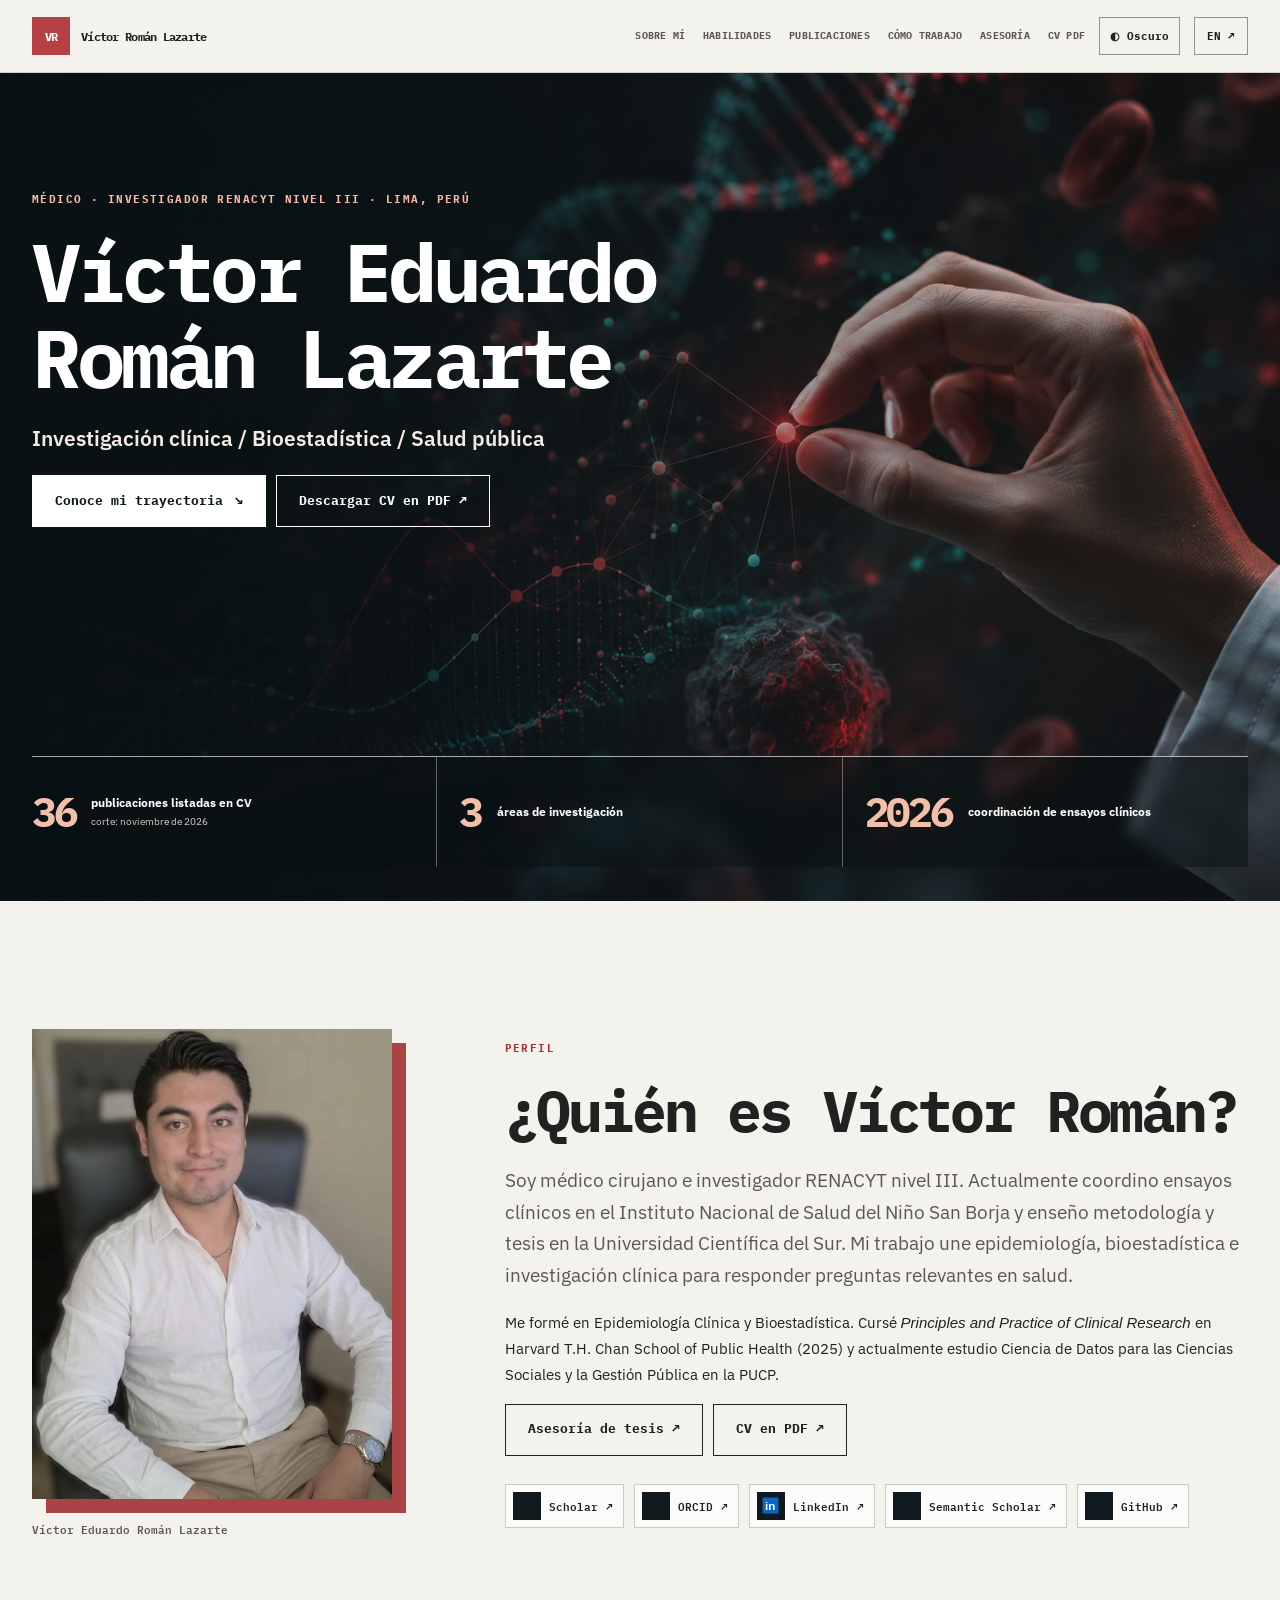
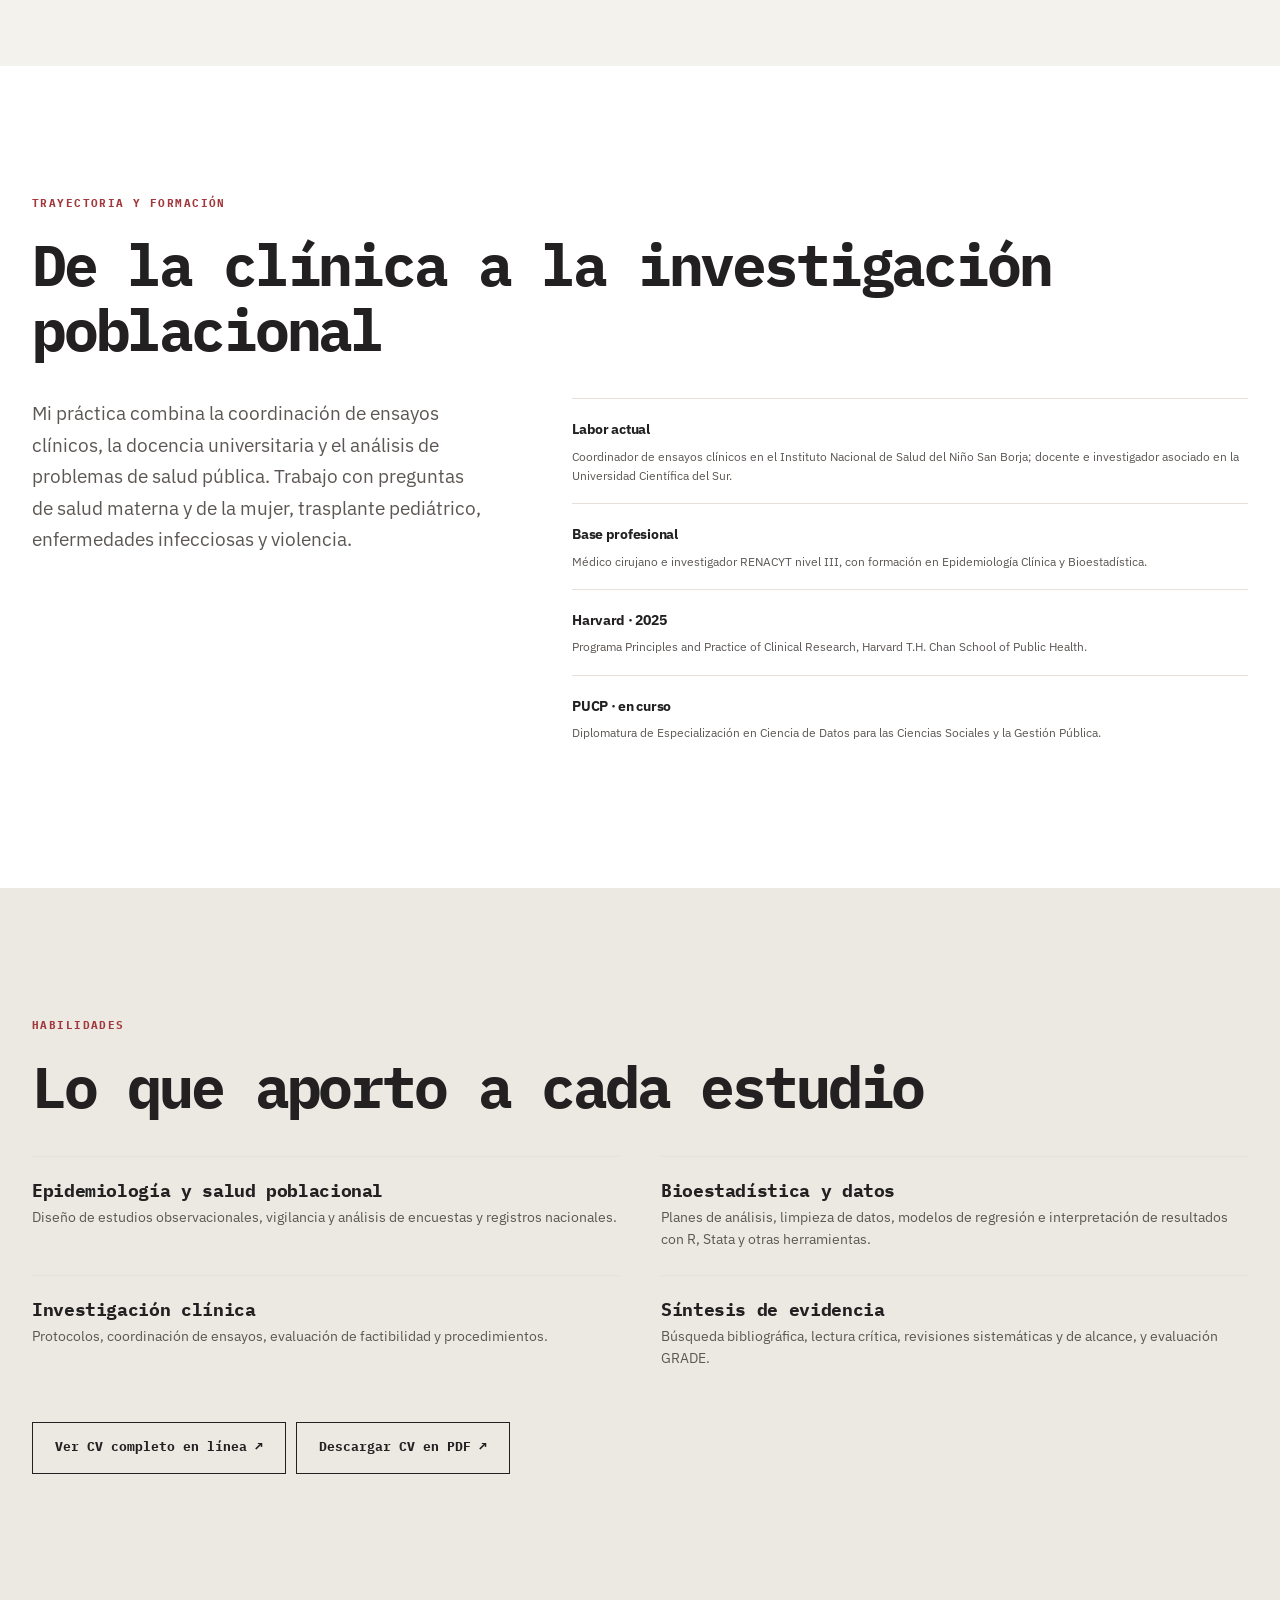
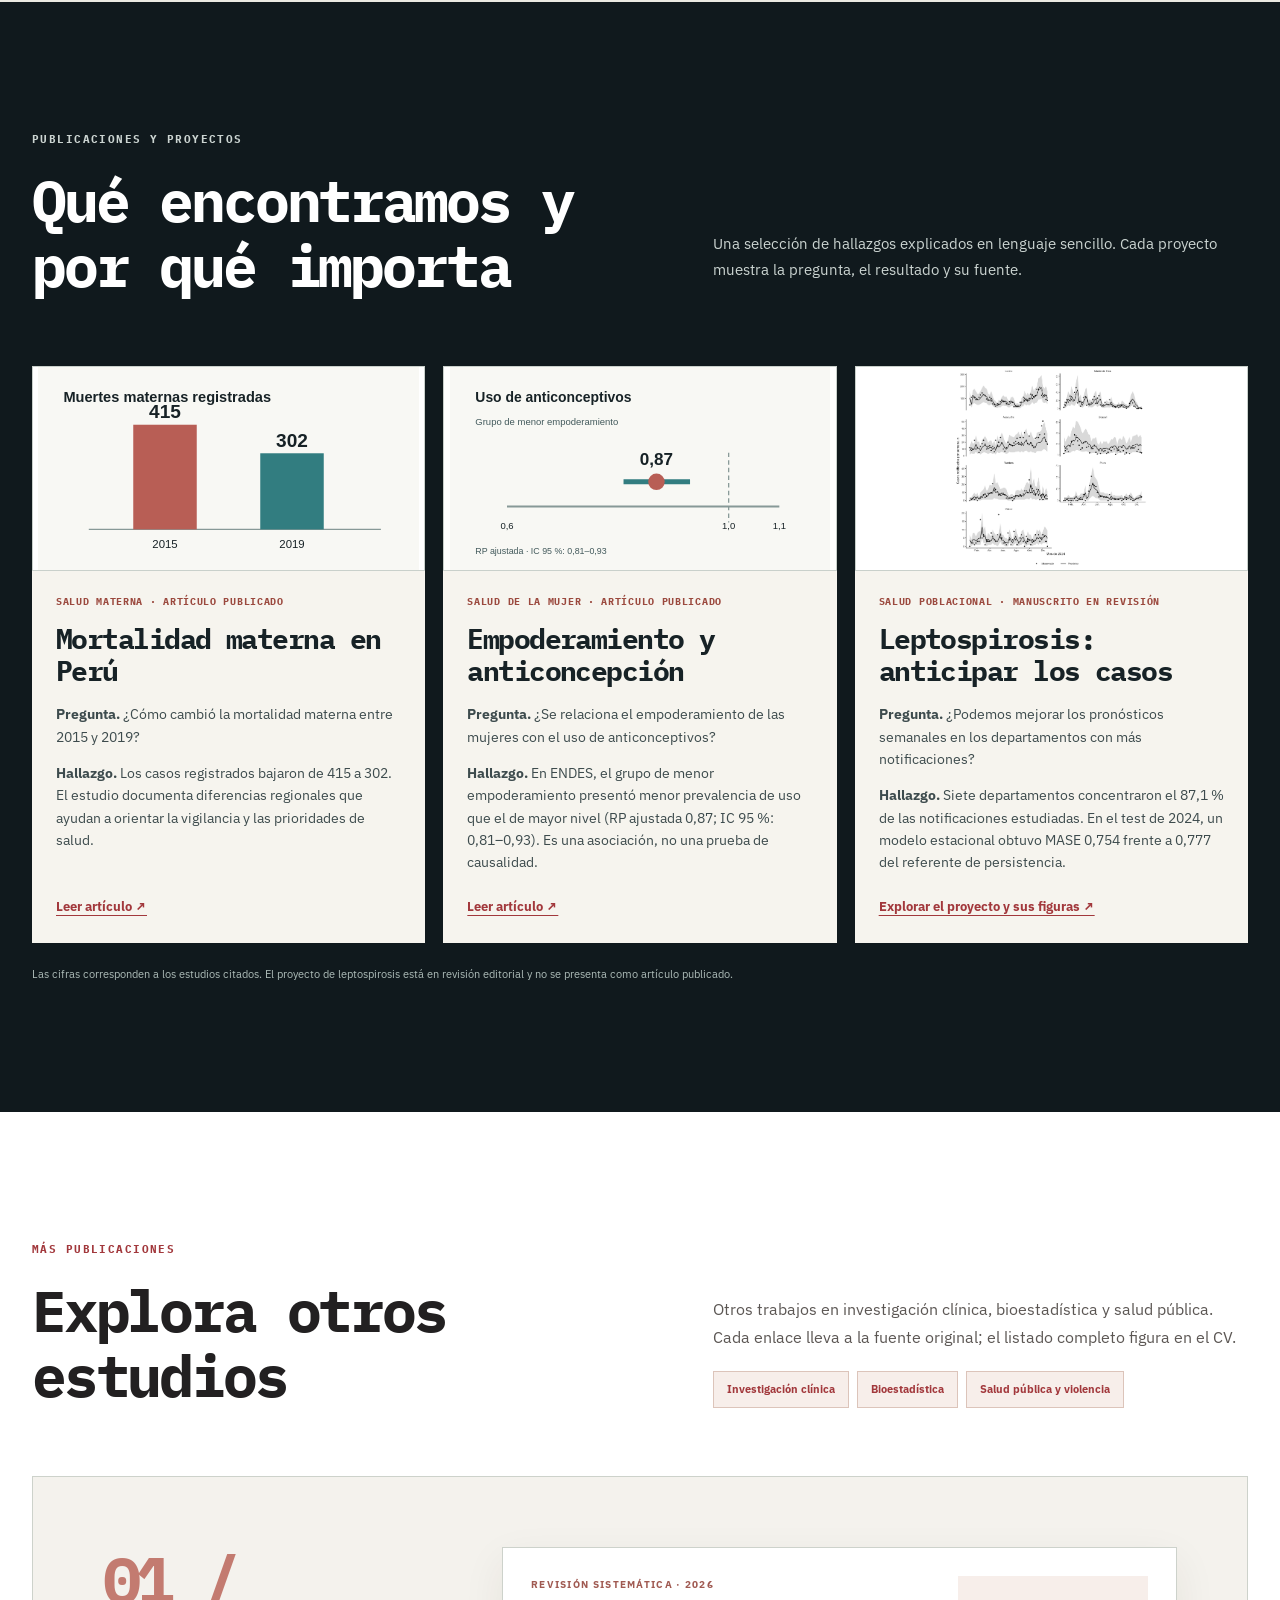
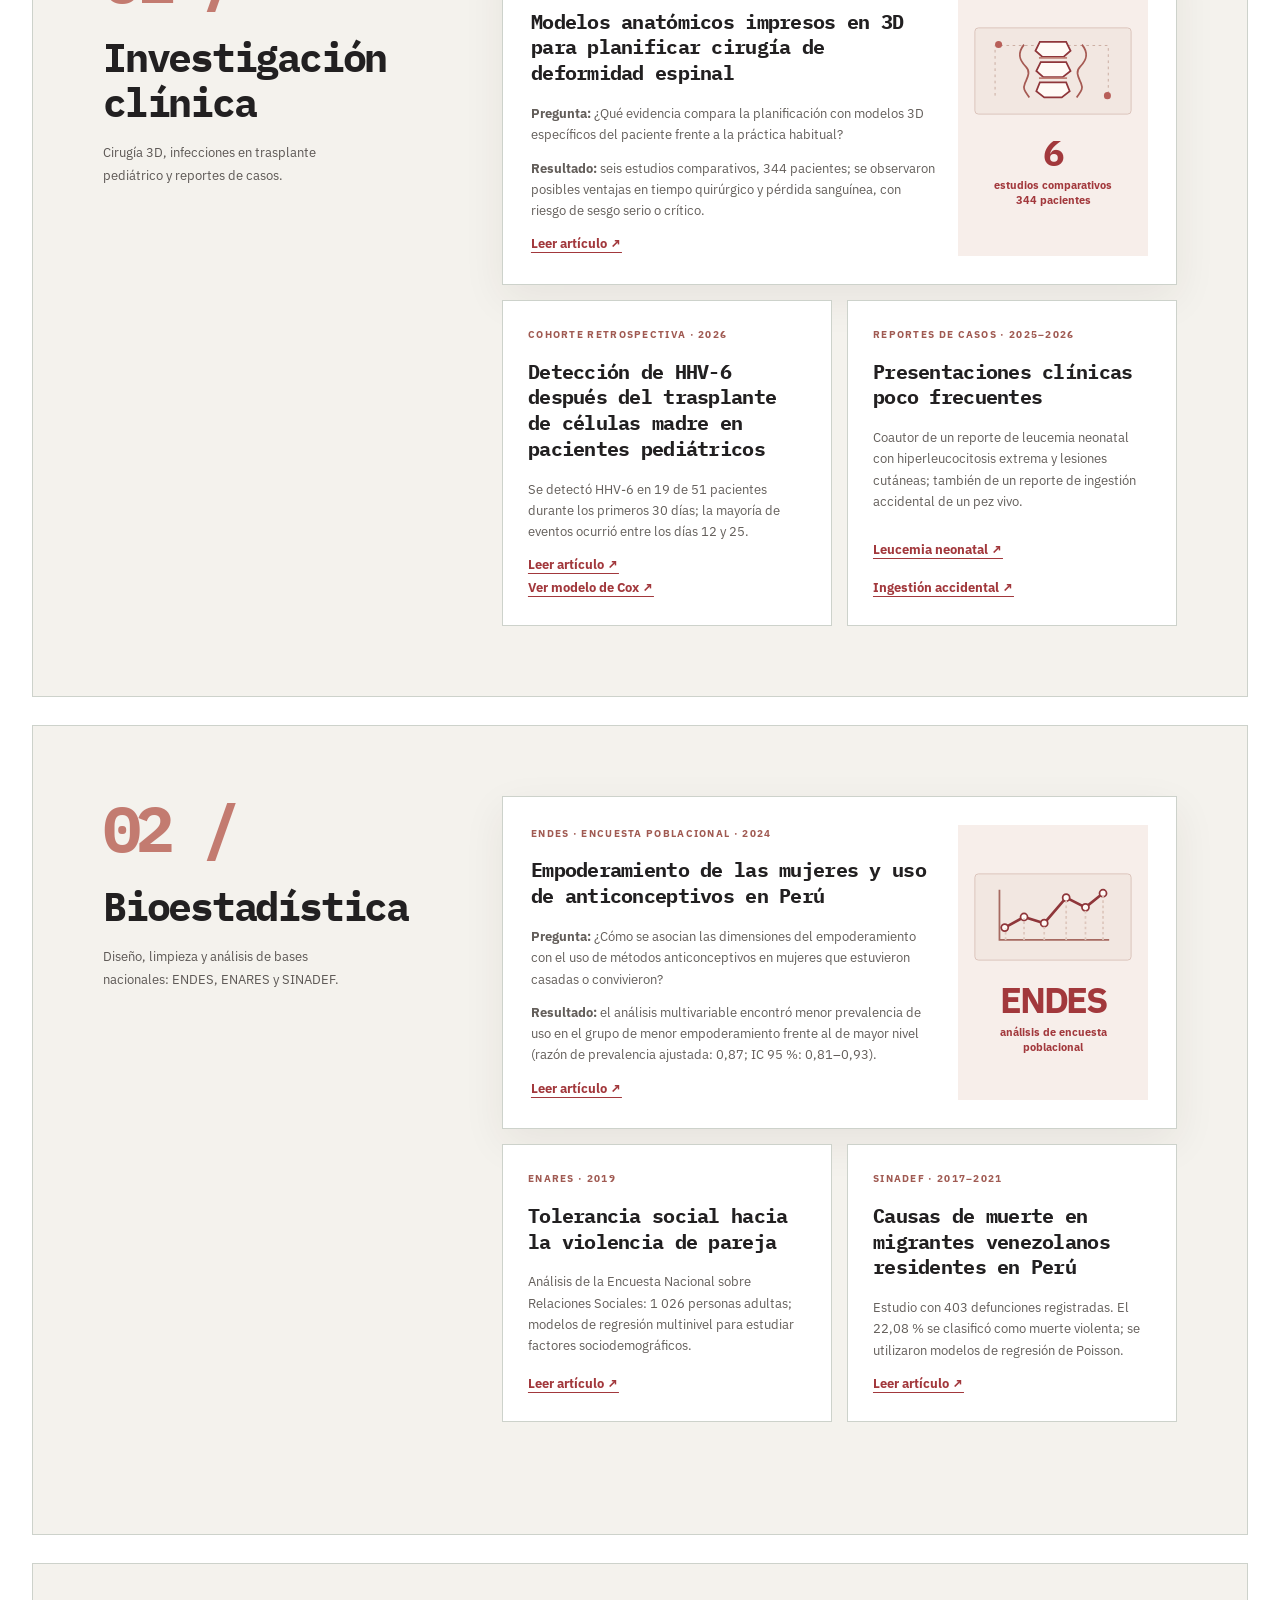
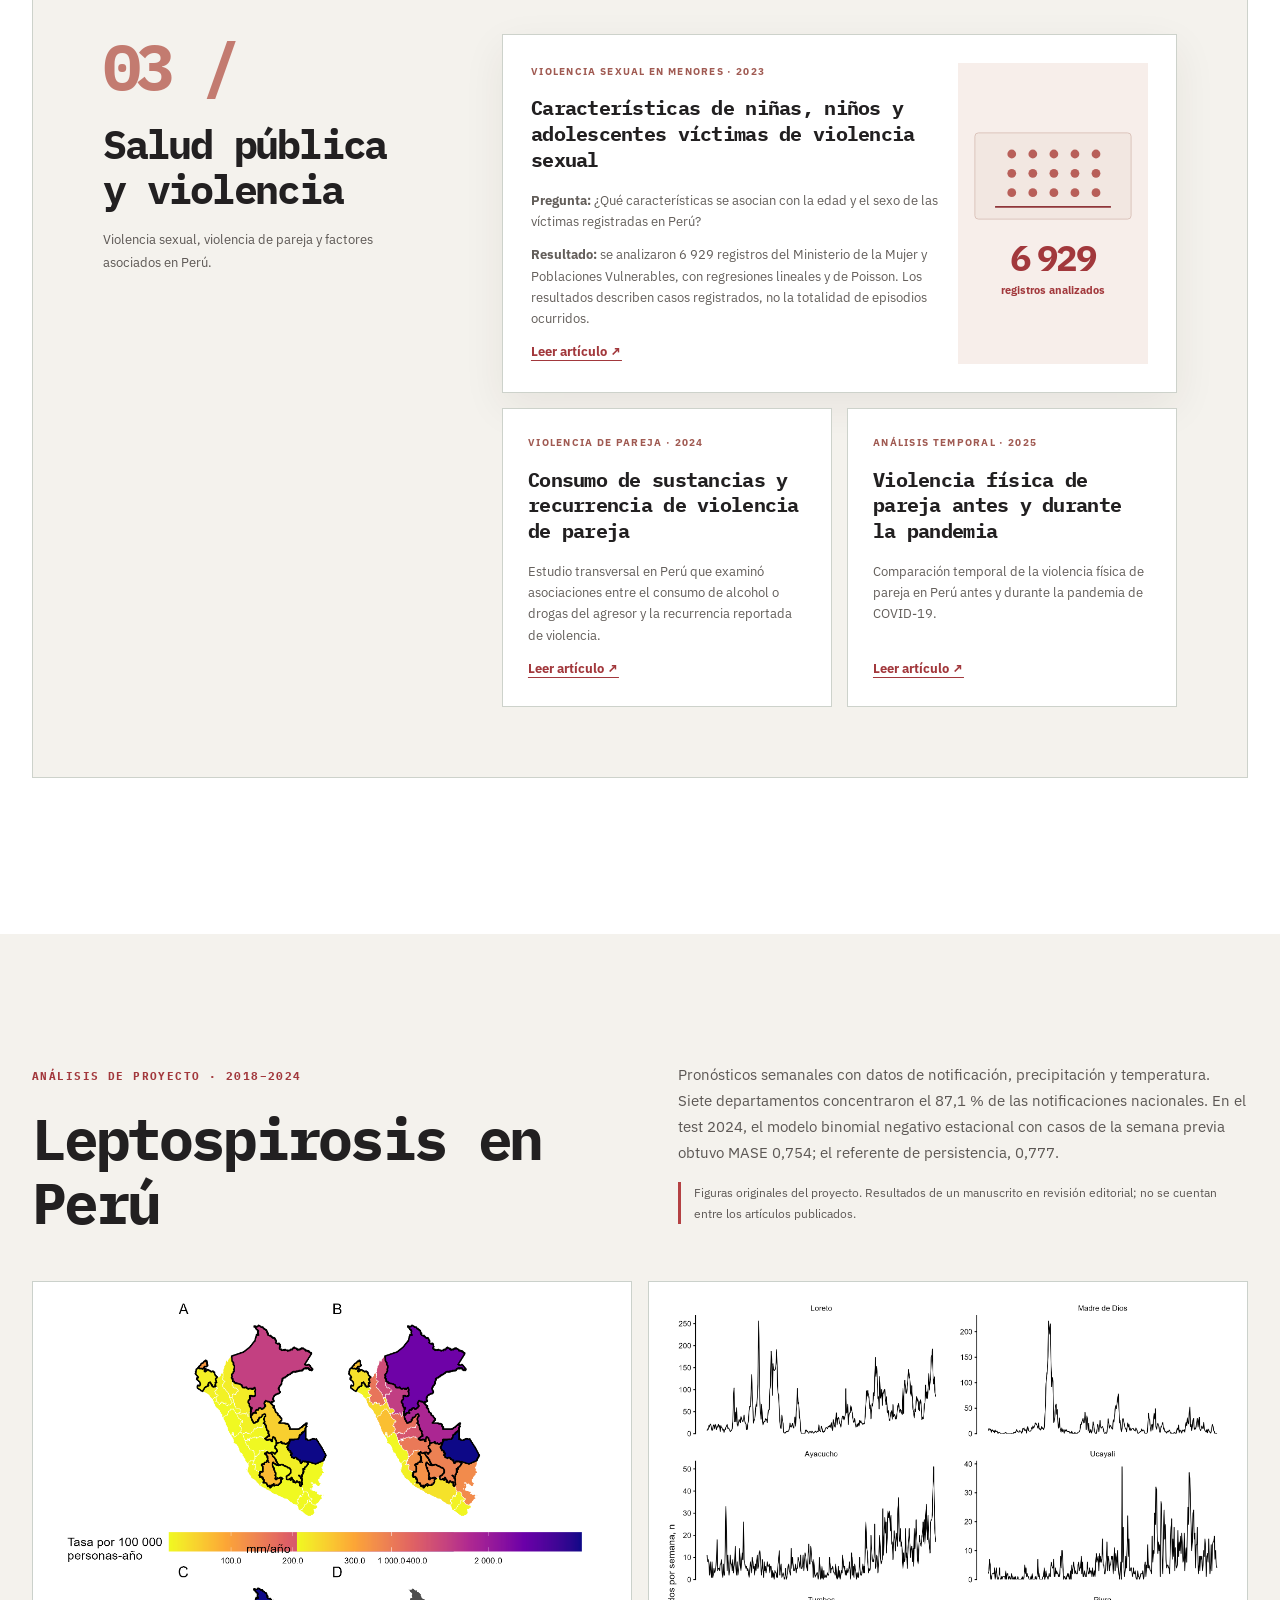
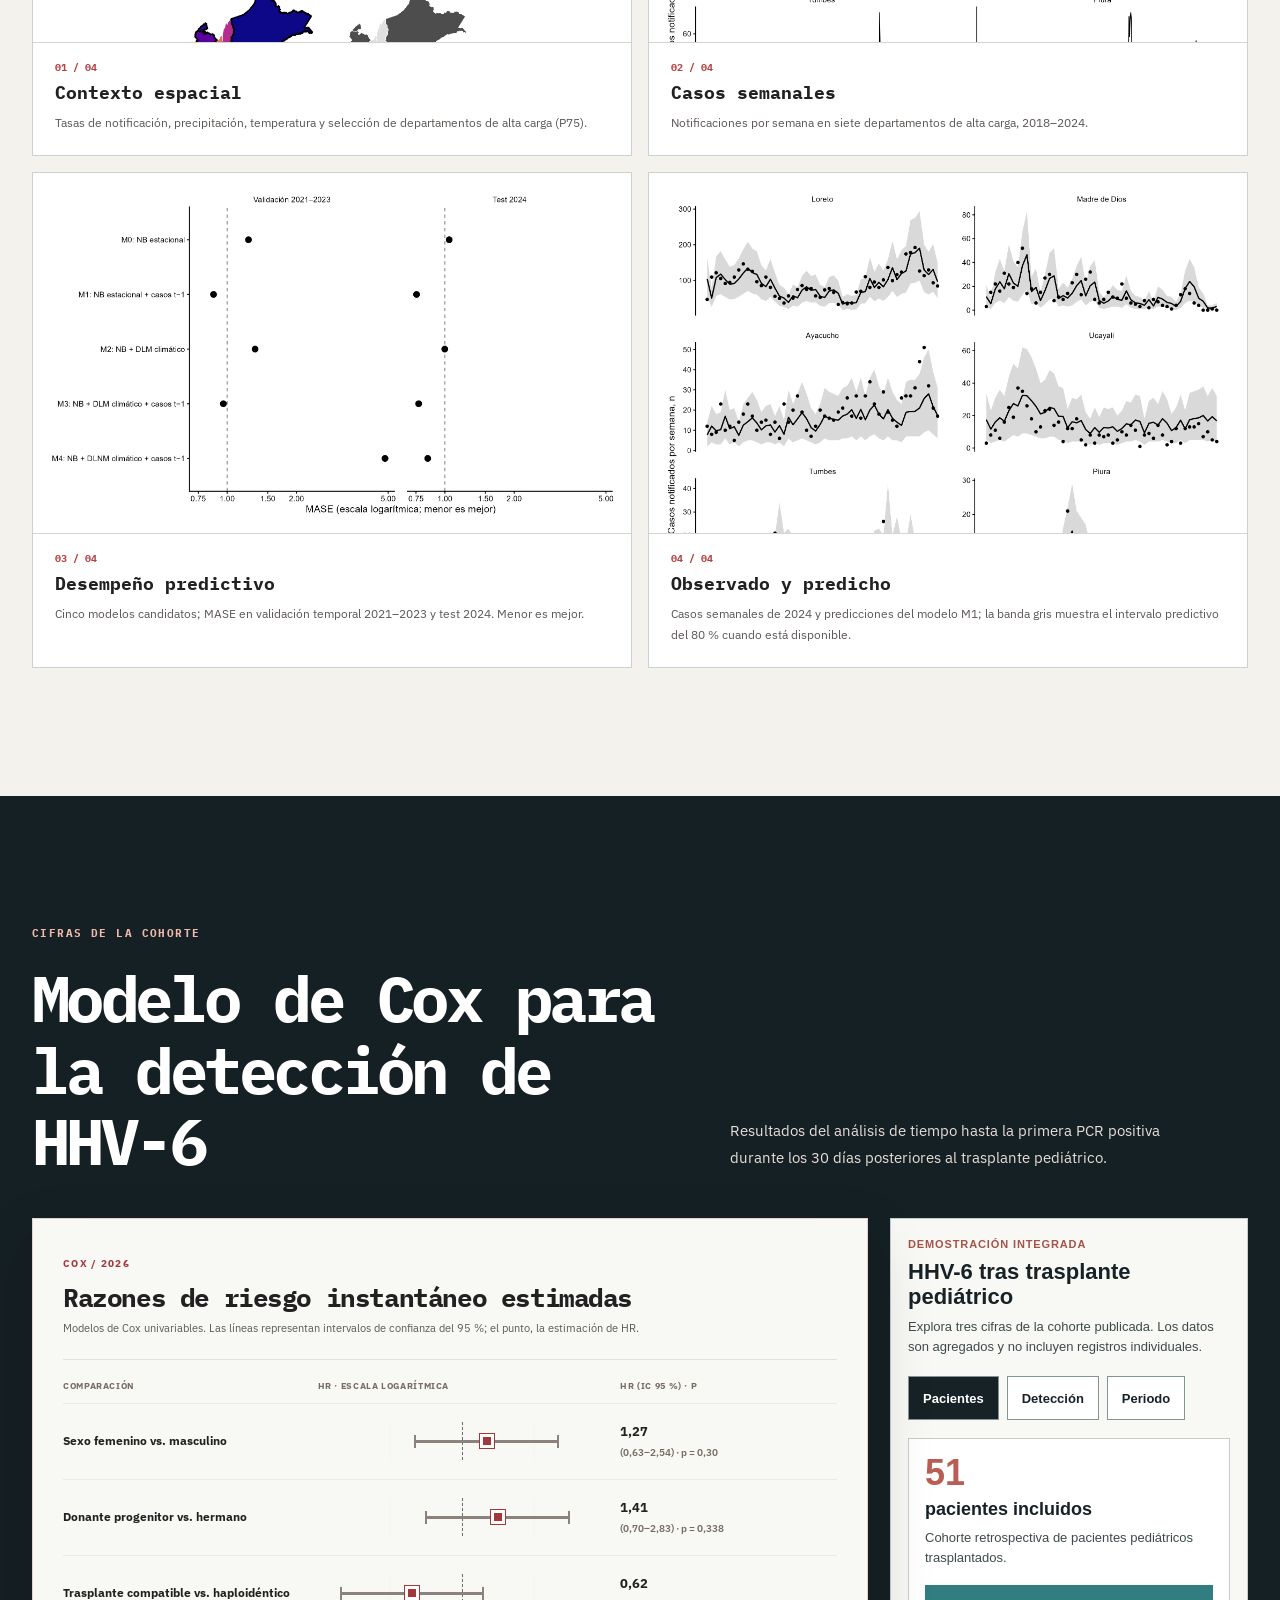
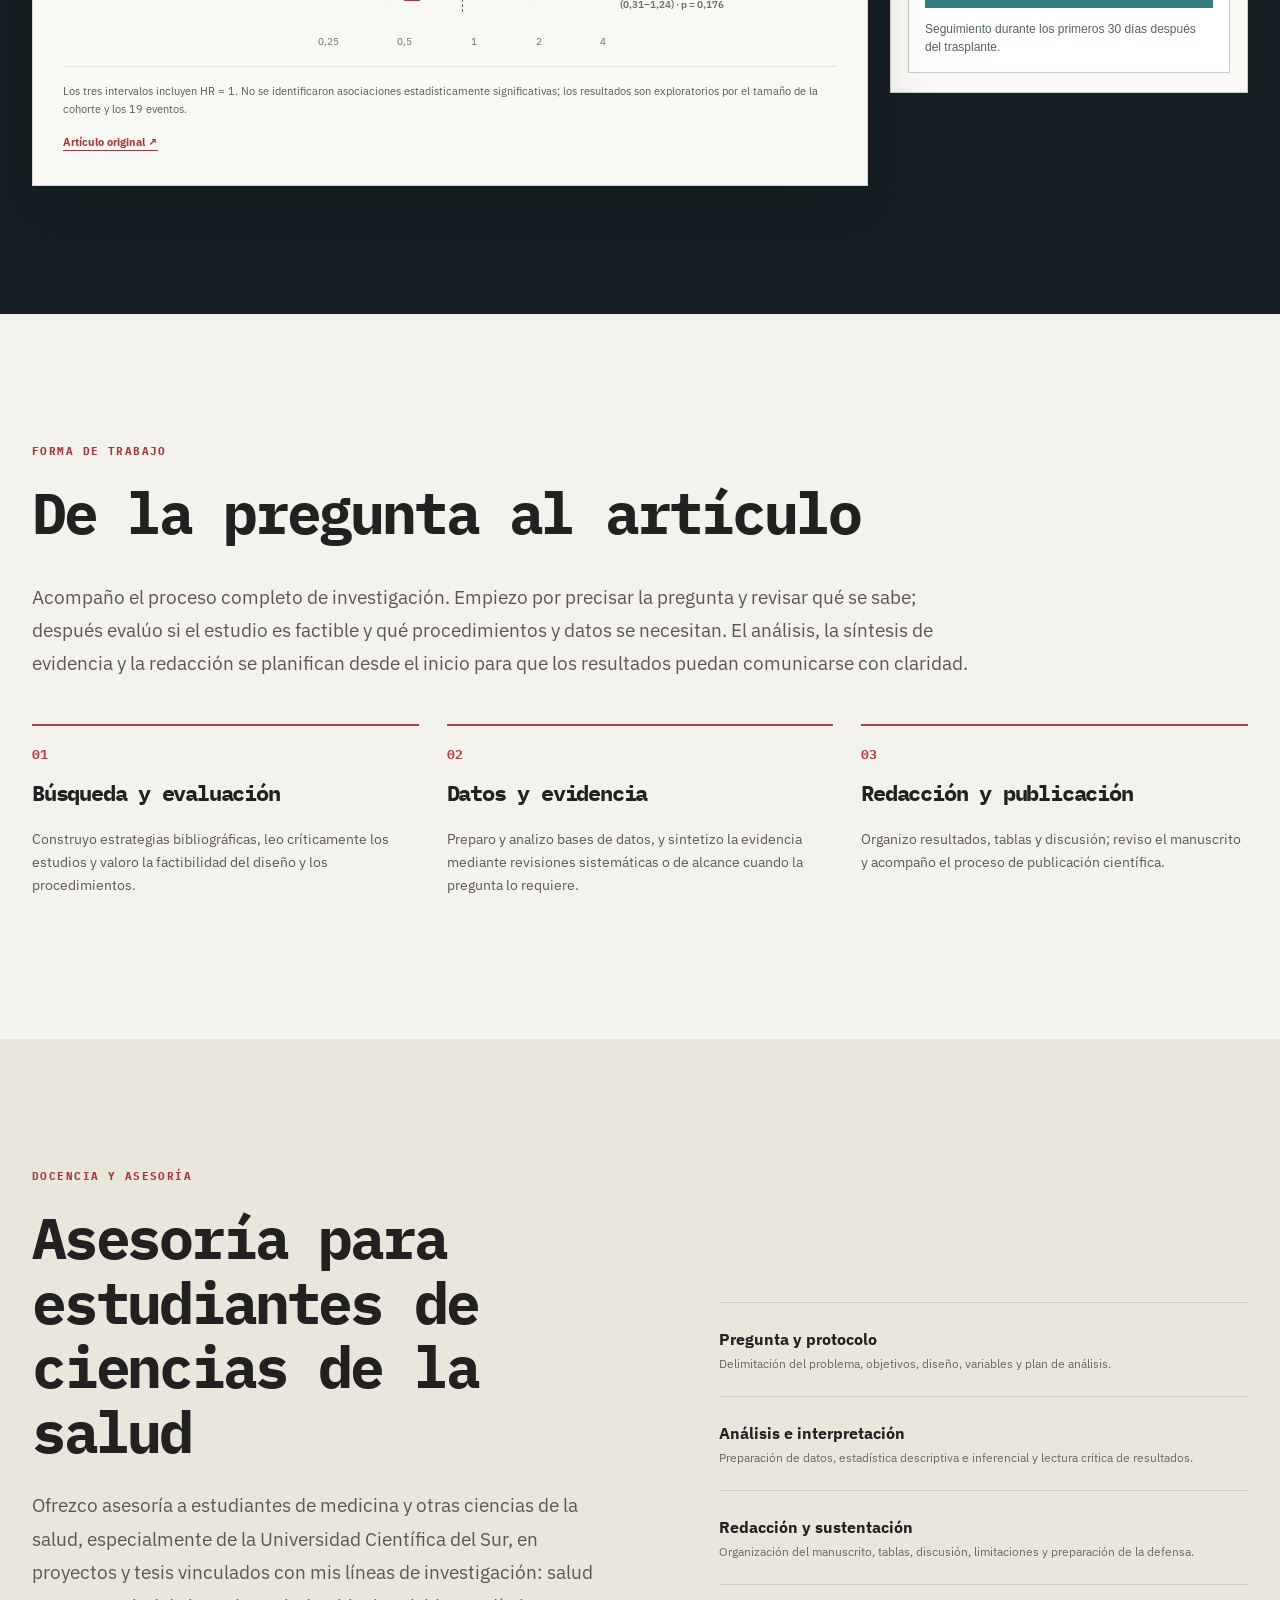
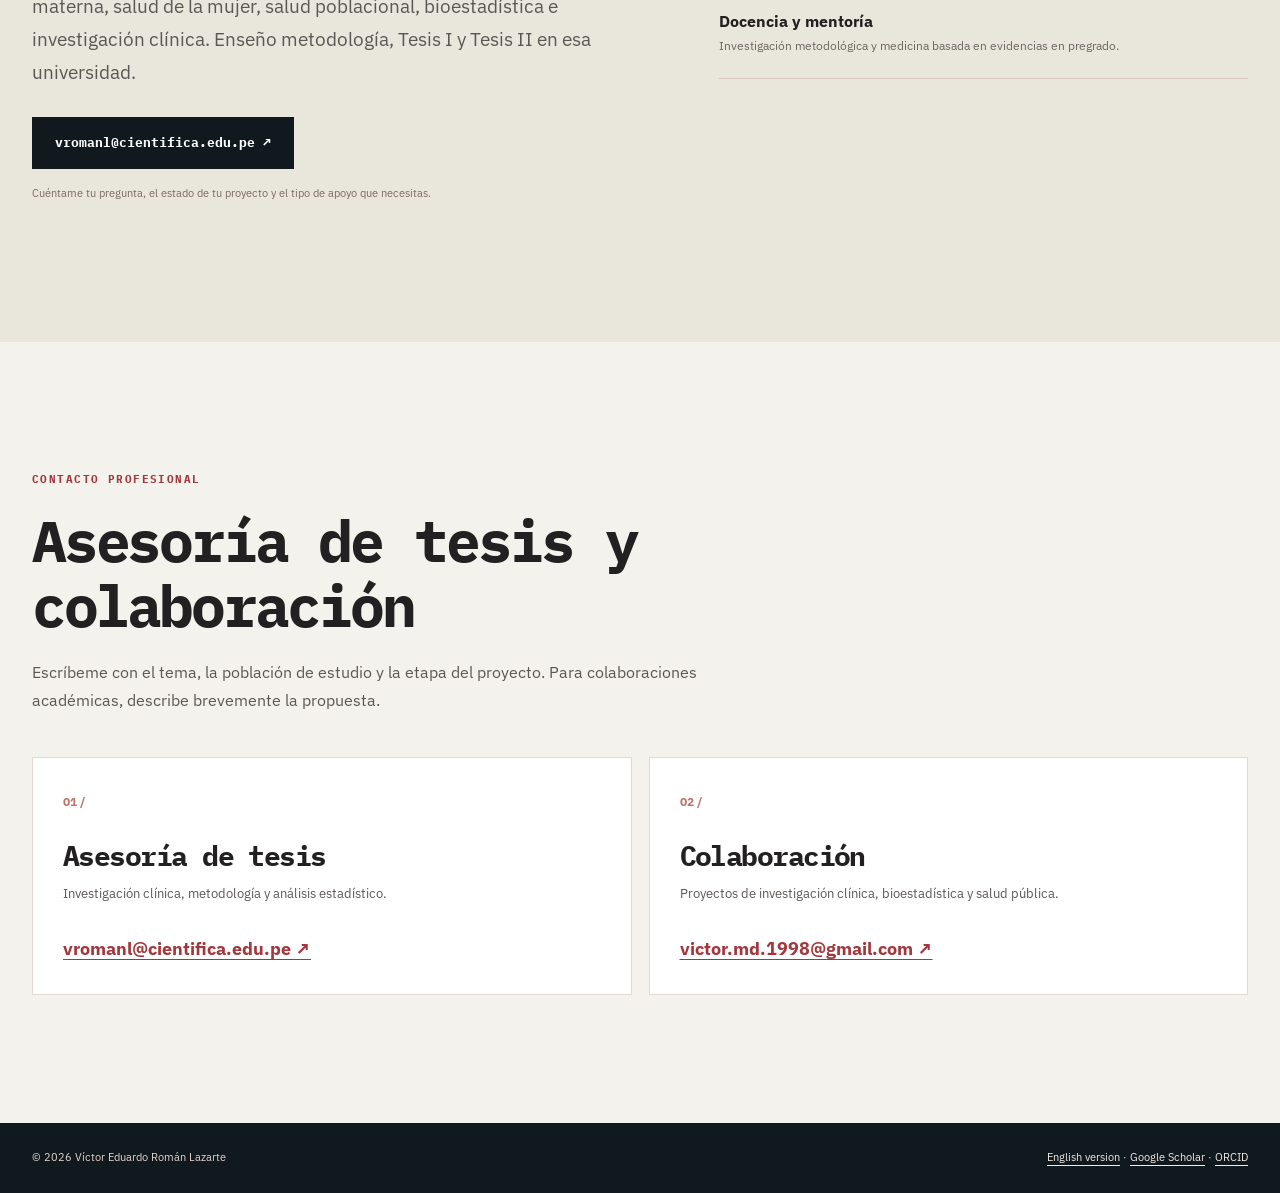
==== commit 1ca21e0a: "Reorder academic site and clarify research findings" ====
--- a/index.html
+++ b/index.html
@@ -12,19 +12,21 @@
 </head>
 <body><div class="scroll-progress" aria-hidden="true"><span id="scroll-progress-fill"></span></div>
 <a class="skip" href="#contenido">Saltar al contenido</a>
-<header class="site-header"><div class="container header-inner"><a class="brand" href="#inicio"><span class="brand-mark">VR</span><span>Víctor Román Lazarte</span></a><div class="nav-wrap"><nav class="nav" aria-label="Navegación principal"><a href="#resultados">Resultados</a><a href="#investigacion">Investigación</a><a href="#asesoria">Asesoría</a><a href="cv/">CV en línea</a><a href="#contacto">Contacto</a></nav><button type="button" class="theme-toggle" data-theme-toggle aria-label="Cambiar modo de color" title="Cambiar modo de color"><span aria-hidden="true">◐</span><span data-theme-text>Oscuro</span></button><a class="language" href="en/" lang="en" aria-label="Read this website in English">EN ↗</a></div></div></header>
+<header class="site-header"><div class="container header-inner"><a class="brand" href="#inicio"><span class="brand-mark">VR</span><span>Víctor Román Lazarte</span></a><div class="nav-wrap"><nav class="nav" aria-label="Navegación principal"><a href="#perfil">Sobre mí</a><a href="#habilidades">Habilidades</a><a href="#resultados">Publicaciones</a><a href="#forma-trabajo">Cómo trabajo</a><a href="#asesoria">Asesoría</a><a href="assets/CV_publico_Victor_Roman_Lazarte.pdf">CV PDF</a></nav><button type="button" class="theme-toggle" data-theme-toggle aria-label="Cambiar modo de color" title="Cambiar modo de color"><span aria-hidden="true">◐</span><span data-theme-text>Oscuro</span></button><a class="language" href="en/" lang="en" aria-label="Read this website in English">EN ↗</a></div></div></header>
 <main id="contenido">
-<section class="hero" id="inicio"><div class="hero-cover"><div class="container hero-cover-inner"><div class="hero-copy"><p class="eyebrow">Médico · Investigador RENACYT nivel III · Lima, Perú</p><h1>Víctor Eduardo<br>Román Lazarte</h1><p class="hero-role">Investigación clínica / Bioestadística / Salud pública</p><div class="button-row"><a class="button" href="#resultados">Explorar resultados <span aria-hidden="true">↘</span></a><a class="button light" href="cv/">Leer CV en línea ↗</a></div></div><div class="hero-facts" aria-label="Resumen del perfil"><div><strong>36</strong><span>publicaciones listadas en CV<small>corte: noviembre de 2026</small></span></div><div><strong>3</strong><span>áreas de investigación</span></div><div><strong>2026</strong><span>coordinación de ensayos clínicos</span></div></div></div></div></section><section class="intro-panel section"><div class="container intro-grid"><figure class="intro-portrait"><img src="assets/victor-roman-lazarte.webp" alt="Retrato de Víctor Eduardo Román Lazarte" width="720" height="1030" loading="lazy"><figcaption>Víctor Eduardo Román Lazarte</figcaption></figure><div><p class="eyebrow">Perfil</p><h2>Investigación, ensayos y asesoría de tesis</h2><p class="lead">Soy médico cirujano e investigador RENACYT nivel III. Coordino ensayos clínicos en el Instituto Nacional de Salud del Niño San Borja, analizo datos clínicos y poblacionales y estudio la violencia como problema de salud pública. Enseño metodología y asesoro tesis de investigación clínica en ciencias de la salud.</p><div class="button-row"><a class="button light" href="#asesoria">Asesoría de tesis ↗</a><a class="button light" href="cv/">CV en línea ↗</a></div><div class="profile-links" aria-label="Perfiles académicos"><a href="https://scholar.google.com/citations?user=KxjvJJEAAAAJ&amp;hl=es" target="_blank" rel="noopener noreferrer"><span class="brand-icon"><img src="https://cdn.simpleicons.org/googlescholar/4285F4" alt="" loading="lazy"></span><span>Scholar</span><span aria-hidden="true">↗</span></a><a href="https://orcid.org/0000-0001-9664-5169" target="_blank" rel="noopener noreferrer"><span class="brand-icon"><img src="https://cdn.simpleicons.org/orcid/A6CE39" alt="" loading="lazy"></span><span>ORCID</span><span aria-hidden="true">↗</span></a><a href="https://www.linkedin.com/in/victor-roman-lazarte-a9580817b/" target="_blank" rel="noopener noreferrer"><span class="brand-icon"><img src="assets/linkedin-mark.svg" alt="" loading="lazy"></span><span>LinkedIn</span><span aria-hidden="true">↗</span></a><a href="https://www.semanticscholar.org/search?q=Victor%20Roman-Lazarte&amp;sort=relevance" target="_blank" rel="noopener noreferrer"><span class="brand-icon"><img src="https://cdn.simpleicons.org/semanticscholar/1857B6" alt="" loading="lazy"></span><span>Semantic Scholar</span><span aria-hidden="true">↗</span></a><a href="https://github.com/victorroman1998" target="_blank" rel="noopener noreferrer"><span class="brand-icon"><img src="https://cdn.simpleicons.org/github/FFFFFF" alt="" loading="lazy"></span><span>GitHub</span><span aria-hidden="true">↗</span></a></div></div></div></section>
-<section class="results section" id="resultados"><div class="container"><div class="results-head"><div><p class="eyebrow">Resultados seleccionados</p><h2>Doce estudios, métodos y cifras</h2><p>Recorre resultados publicados y un proyecto de leptospirosis en desarrollo. Cada cifra indica su fuente y diseño.</p></div><div class="carousel-tools"><span data-carousel-count aria-live="polite">01 / 12</span><button type="button" data-carousel-prev aria-label="Estudio anterior">←</button><button type="button" data-carousel-next aria-label="Estudio siguiente">→</button></div></div><div class="result-track" data-result-track tabindex="0" aria-label="Carrusel de estudios"><article class="result-slide" data-area="project"><div class="result-slide-top"><span>01 / 12</span><span>Proyecto · 2018–2024</span></div><div class="result-slide-grid"><div><h3>Leptospirosis: predicción semanal en Perú</h3><strong class="result-stat">7 departamentos</strong><p>Concentraron 33 220 de 38 139 notificaciones nacionales (87,1 %). El modelo M1 obtuvo MASE 0,754 en el test 2024; persistencia, 0,777.</p><a class="text-link" href="#leptospirosis" >Ver figuras del proyecto ↗</a></div><div class="result-viz"><img class="result-source-image" src="assets/Figure_4_observed_predicted_ES.png" alt="Casos semanales observados y predichos de leptospirosis en 2024" loading="lazy"></div></div></article><article class="result-slide" data-area="clinical"><div class="result-slide-top"><span>02 / 12</span><span>Investigación clínica · 2026</span></div><div class="result-slide-grid"><div><h3>Modelos 3D para cirugía de deformidad espinal</h3><strong class="result-stat">344 pacientes</strong><p>Seis estudios comparativos. Las posibles ventajas en tiempo quirúrgico y pérdida sanguínea deben leerse considerando el riesgo de sesgo.</p><a class="text-link" href="https://doi.org/10.1177/15533506261476391" target="_blank" rel="noopener noreferrer">Artículo original ↗</a></div><div class="result-viz"><div class="viz-dots" aria-hidden="true"><span></span><span></span><span></span><span></span><span></span><span></span></div><p class="viz-caption">6 estudios comparativos / 344 pacientes</p></div></div></article><article class="result-slide" data-area="clinical"><div class="result-slide-top"><span>03 / 12</span><span>Investigación clínica · 2026</span></div><div class="result-slide-grid"><div><h3>HHV-6 tras trasplante pediátrico</h3><strong class="result-stat">19 / 51</strong><p>Detección en los primeros 30 días (37,3 %). El estudio incluye un análisis de tiempo hasta la primera PCR positiva mediante modelos de Cox.</p><a class="text-link" href="#datos" >Ver modelo de Cox ↗</a></div><div class="result-viz"><div class="viz-stacked" role="img" aria-label="37,3 % detectado: 37.3 %"><span style="width:37.3%"></span></div><div class="viz-labels"><span>37,3 % detectado</span><span>62,7 % sin detección</span></div></div></div></article><article class="result-slide" data-area="biostat"><div class="result-slide-top"><span>04 / 12</span><span>Bioestadística · ENDES</span></div><div class="result-slide-grid"><div><h3>Empoderamiento y anticoncepción</h3><strong class="result-stat">RP ajustada 0,87</strong><p>El grupo con menor empoderamiento tuvo menor prevalencia de uso de anticonceptivos que el de mayor nivel (IC 95 %: 0,81–0,93).</p><a class="text-link" href="https://doi.org/10.1016/j.conx.2024.100115" target="_blank" rel="noopener noreferrer">Artículo original ↗</a></div><div class="result-viz"><div class="viz-ratio" role="img" aria-label="Referencia: RP = 1; razón de prevalencia ajustada 0,87"><span class="viz-reference"></span><span class="viz-ci" style="left:40.5%;width:6%"></span><span class="viz-estimate" style="left:43.5%"></span></div><div class="viz-labels"><span>0</span><span>Referencia: RP = 1</span><span>2</span></div></div></div></article><article class="result-slide" data-area="biostat"><div class="result-slide-top"><span>05 / 12</span><span>Bioestadística · ENARES</span></div><div class="result-slide-grid"><div><h3>Tolerancia social de la violencia de pareja</h3><strong class="result-stat">1 026 personas</strong><p>Encuesta Nacional sobre Relaciones Sociales de 2019; análisis de factores sociodemográficos con regresión multinivel.</p><a class="text-link" href="https://doi.org/10.1177/08862605221120897" target="_blank" rel="noopener noreferrer">Artículo original ↗</a></div><div class="result-viz"><div class="viz-grid" aria-hidden="true"></div></div></div></article><article class="result-slide" data-area="biostat"><div class="result-slide-top"><span>06 / 12</span><span>Bioestadística · SINADEF</span></div><div class="result-slide-grid"><div><h3>Mortalidad de migrantes venezolanos</h3><strong class="result-stat">403 defunciones</strong><p>El 22,08 % se clasificó como muerte violenta en los registros analizados (2017–2021). Se empleó regresión de Poisson.</p><a class="text-link" href="https://doi.org/10.47307/GMC.2022.130.3.7" target="_blank" rel="noopener noreferrer">Artículo original ↗</a></div><div class="result-viz"><div class="viz-stacked" role="img" aria-label="22,08 % muertes violentas: 22.08 %"><span style="width:22.08%"></span></div><div class="viz-labels"><span>22,08 % muertes violentas</span><span>77,92 % otras defunciones</span></div></div></div></article><article class="result-slide" data-area="public"><div class="result-slide-top"><span>07 / 12</span><span>Salud pública · violencia</span></div><div class="result-slide-grid"><div><h3>Violencia sexual en menores</h3><strong class="result-stat">6 929 registros</strong><p>Registros del Ministerio de la Mujer analizados mediante regresiones lineales y de Poisson; describen casos notificados.</p><a class="text-link" href="https://doi.org/10.1177/2333794X231190526" target="_blank" rel="noopener noreferrer">Artículo original ↗</a></div><div class="result-viz"><div class="viz-grid" aria-hidden="true"></div></div></div></article><article class="result-slide" data-area="public"><div class="result-slide-top"><span>08 / 12</span><span>Salud pública · 2023</span></div><div class="result-slide-grid"><div><h3>Feminicidios en Perú</h3><strong class="result-stat">166 casos</strong><p>En 2019 se registró una incidencia anual de 1,01 por 100 000 mujeres, 38 % superior al promedio de 2010–2018.</p><a class="text-link" href="https://doi.org/10.1177/15404153231163324" target="_blank" rel="noopener noreferrer">Artículo original ↗</a></div><div class="result-viz"><div class="viz-bars"><div><span>promedio 2010–2018</span><i style="width:73.3%"></i><b>0,74</b></div><div><span>2019</span><i style="width:100%"></i><b>1,01</b></div></div><p class="viz-caption">Tasa anual por 100 000 mujeres</p></div></div></article><article class="result-slide" data-area="public"><div class="result-slide-top"><span>09 / 12</span><span>Salud pública · 2024</span></div><div class="result-slide-grid"><div><h3>Sustancias y recurrencia de violencia de pareja</h3><strong class="result-stat">65 290 casos</strong><p>Se observaron OR de 2,24 para consumo de alcohol y 2,33 para drogas del agresor. Asociación en un estudio transversal, sin interpretación causal.</p><a class="text-link" href="https://doi.org/10.52965/001c.93976" target="_blank" rel="noopener noreferrer">Artículo original ↗</a></div><div class="result-viz"><div class="viz-bars"><div><span>Alcohol OR</span><i style="width:89.6%"></i><b>2,24</b></div><div><span>Drogas OR</span><i style="width:93.2%"></i><b>2,33</b></div></div><p class="viz-caption">Odds ratios reportadas en el estudio</p></div></div></article><article class="result-slide" data-area="public"><div class="result-slide-top"><span>10 / 12</span><span>Salud pública · 2022</span></div><div class="result-slide-grid"><div><h3>Natalidad adolescente y desarrollo humano</h3><strong class="result-stat">11,41 %</strong><p>De 2 843 903 nacimientos registrados en 2016–2021, 324 654 correspondieron a mujeres menores de 20 años.</p><a class="text-link" href="https://doi.org/10.24245/gom.v90i8.7799" target="_blank" rel="noopener noreferrer">Artículo original ↗</a></div><div class="result-viz"><div class="viz-stacked" role="img" aria-label="11,41 % menores de 20: 11.41 %"><span style="width:11.41%"></span></div><div class="viz-labels"><span>11,41 % menores de 20</span><span>88,59 % 20 años o más</span></div></div></div></article><article class="result-slide" data-area="public"><div class="result-slide-top"><span>11 / 12</span><span>Salud pública · 2022</span></div><div class="result-slide-grid"><div><h3>Mortalidad materna regional</h3><strong class="result-stat">415 → 302</strong><p>Casos registrados en Perú entre 2015 y 2019; la razón de mortalidad materna del periodo fue 76,34 por 100 000 nacidos vivos.</p><a class="text-link" href="https://doi.org/10.24245/gom.v90i10.8037" target="_blank" rel="noopener noreferrer">Artículo original ↗</a></div><div class="result-viz"><div class="viz-bars"><div><span>2015</span><i style="width:100%"></i><b>415</b></div><div><span>2019</span><i style="width:72.8%"></i><b>302</b></div></div><p class="viz-caption">Muertes maternas registradas</p></div></div></article><article class="result-slide" data-area="clinical"><div class="result-slide-top"><span>12 / 12</span><span>Revisión de alcance · 2024</span></div><div class="result-slide-grid"><div><h3>Preeclampsia en grandes alturas</h3><strong class="result-stat">8 documentos</strong><p>Síntesis de estudios en poblaciones a gran y muy gran altitud; siete documentos se centraron en América Latina.</p><a class="text-link" href="https://doi.org/10.1016/j.preghy.2024.101119" target="_blank" rel="noopener noreferrer">Artículo original ↗</a></div><div class="result-viz"><div class="viz-dots" aria-hidden="true"><span></span><span></span><span></span><span></span><span></span><span></span><span></span><span></span></div><p class="viz-caption">8 documentos incluidos</p></div></div></article></div><p class="results-note">Las cifras resumen resultados reportados; los gráficos simples se diseñaron para esta web y no reproducen figuras de las revistas.</p></div></section>
-<section class="research section" id="investigacion"><div class="container"><div class="section-head"><div><p class="eyebrow">Investigación seleccionada</p><h2>Trabajos organizados por área</h2></div><div><p>Una selección de artículos publicados y resultados concretos. Los enlaces llevan a las fuentes originales; mi producción completa está en Google Scholar y ORCID.</p><div class="theme-nav"><a href="#clinica">Investigación clínica</a><a href="#bioestadistica">Bioestadística</a><a href="#salud-publica">Salud pública y violencia</a></div></div></div>
+<section class="hero" id="inicio"><div class="hero-cover"><div class="container hero-cover-inner"><div class="hero-copy"><p class="eyebrow">Médico · Investigador RENACYT nivel III · Lima, Perú</p><h1>Víctor Eduardo<br>Román Lazarte</h1><p class="hero-role">Investigación clínica / Bioestadística / Salud pública</p><div class="button-row"><a class="button" href="#perfil">Conoce mi trayectoria <span aria-hidden="true">↘</span></a><a class="button light" href="assets/CV_publico_Victor_Roman_Lazarte.pdf">Descargar CV en PDF ↗</a></div></div><div class="hero-facts" aria-label="Resumen del perfil"><div><strong>36</strong><span>publicaciones listadas en CV<small>corte: noviembre de 2026</small></span></div><div><strong>3</strong><span>áreas de investigación</span></div><div><strong>2026</strong><span>coordinación de ensayos clínicos</span></div></div></div></div></section><section class="intro-panel section"><div class="container intro-grid"><figure class="intro-portrait"><img src="assets/victor-roman-lazarte.webp" alt="Retrato de Víctor Eduardo Román Lazarte" width="720" height="1030" loading="lazy"><figcaption>Víctor Eduardo Román Lazarte</figcaption></figure><div><p class="eyebrow">Perfil</p><h2>¿Quién es Víctor Román?</h2><p class="lead">Soy médico cirujano e investigador RENACYT nivel III. Actualmente coordino ensayos clínicos en el Instituto Nacional de Salud del Niño San Borja y enseño metodología y tesis en la Universidad Científica del Sur. Mi trabajo une epidemiología, bioestadística e investigación clínica para responder preguntas relevantes en salud.</p><p>Me formé en Epidemiología Clínica y Bioestadística. Cursé <em>Principles and Practice of Clinical Research</em> en Harvard T.H. Chan School of Public Health (2025) y actualmente estudio Ciencia de Datos para las Ciencias Sociales y la Gestión Pública en la PUCP.</p><div class="button-row"><a class="button light" href="#asesoria">Asesoría de tesis ↗</a><a class="button light" href="assets/CV_publico_Victor_Roman_Lazarte.pdf">CV en PDF ↗</a></div><div class="profile-links" aria-label="Perfiles académicos"><a href="https://scholar.google.com/citations?user=KxjvJJEAAAAJ&amp;hl=es" target="_blank" rel="noopener noreferrer"><span class="brand-icon"><img src="https://cdn.simpleicons.org/googlescholar/4285F4" alt="" loading="lazy"></span><span>Scholar</span><span aria-hidden="true">↗</span></a><a href="https://orcid.org/0000-0001-9664-5169" target="_blank" rel="noopener noreferrer"><span class="brand-icon"><img src="https://cdn.simpleicons.org/orcid/A6CE39" alt="" loading="lazy"></span><span>ORCID</span><span aria-hidden="true">↗</span></a><a href="https://www.linkedin.com/in/victor-roman-lazarte-a9580817b/" target="_blank" rel="noopener noreferrer"><span class="brand-icon"><img src="assets/linkedin-mark.svg" alt="" loading="lazy"></span><span>LinkedIn</span><span aria-hidden="true">↗</span></a><a href="https://www.semanticscholar.org/search?q=Victor%20Roman-Lazarte&amp;sort=relevance" target="_blank" rel="noopener noreferrer"><span class="brand-icon"><img src="https://cdn.simpleicons.org/semanticscholar/1857B6" alt="" loading="lazy"></span><span>Semantic Scholar</span><span aria-hidden="true">↗</span></a><a href="https://github.com/victorroman1998" target="_blank" rel="noopener noreferrer"><span class="brand-icon"><img src="https://cdn.simpleicons.org/github/FFFFFF" alt="" loading="lazy"></span><span>GitHub</span><span aria-hidden="true">↗</span></a></div></div></div></section>
+<section class="profile section" id="perfil"><div class="container"><p class="eyebrow">Trayectoria y formación</p><h2>De la clínica a la investigación poblacional</h2><div class="profile-summary"><p>Mi práctica combina la coordinación de ensayos clínicos, la docencia universitaria y el análisis de problemas de salud pública. Trabajo con preguntas de salud materna y de la mujer, trasplante pediátrico, enfermedades infecciosas y violencia.</p><ul class="fact-list"><li><strong>Labor actual</strong><span>Coordinador de ensayos clínicos en el Instituto Nacional de Salud del Niño San Borja; docente e investigador asociado en la Universidad Científica del Sur.</span></li><li><strong>Base profesional</strong><span>Médico cirujano e investigador RENACYT nivel III, con formación en Epidemiología Clínica y Bioestadística.</span></li><li><strong>Harvard · 2025</strong><span>Programa Principles and Practice of Clinical Research, Harvard T.H. Chan School of Public Health.</span></li><li><strong>PUCP · en curso</strong><span>Diplomatura de Especialización en Ciencia de Datos para las Ciencias Sociales y la Gestión Pública.</span></li></ul></div></div></section>
+<section class="profile skills-section section" id="habilidades"><div class="container"><p class="eyebrow">Habilidades</p><h2>Lo que aporto a cada estudio</h2><div class="skills-grid"><div class="skill-group"><h3>Epidemiología y salud poblacional</h3><p>Diseño de estudios observacionales, vigilancia y análisis de encuestas y registros nacionales.</p></div><div class="skill-group"><h3>Bioestadística y datos</h3><p>Planes de análisis, limpieza de datos, modelos de regresión e interpretación de resultados con R, Stata y otras herramientas.</p></div><div class="skill-group"><h3>Investigación clínica</h3><p>Protocolos, coordinación de ensayos, evaluación de factibilidad y procedimientos.</p></div><div class="skill-group"><h3>Síntesis de evidencia</h3><p>Búsqueda bibliográfica, lectura crítica, revisiones sistemáticas y de alcance, y evaluación GRADE.</p></div></div><div class="button-row"><a class="button light" href="cv/">Ver CV completo en línea ↗</a><a class="button light" href="assets/CV_publico_Victor_Roman_Lazarte.pdf">Descargar CV en PDF ↗</a></div></div></section>
+<section class="results section" id="resultados"><div class="container"><div class="section-head"><div><p class="eyebrow">Publicaciones y proyectos</p><h2>Qué encontramos y por qué importa</h2></div><p>Una selección de hallazgos explicados en lenguaje sencillo. Cada proyecto muestra la pregunta, el resultado y su fuente.</p></div><div class="findings-grid"><article class="finding-card"><img src="assets/maternal-mortality.svg" alt="Gráfico de muertes maternas registradas: 415 en 2015 y 302 en 2019" width="600" height="320" loading="lazy"><div class="finding-copy"><span class="finding-type">Salud materna · artículo publicado</span><h3>Mortalidad materna en Perú</h3><p><strong>Pregunta.</strong> ¿Cómo cambió la mortalidad materna entre 2015 y 2019?</p><p><strong>Hallazgo.</strong> Los casos registrados bajaron de 415 a 302. El estudio documenta diferencias regionales que ayudan a orientar la vigilancia y las prioridades de salud.</p><a class="text-link" href="https://doi.org/10.24245/gom.v90i10.8037" target="_blank" rel="noopener noreferrer">Leer artículo ↗</a></div></article><article class="finding-card"><img src="assets/contraception.svg" alt="Gráfico de razón de prevalencia ajustada de 0,87 para el grupo de menor empoderamiento" width="600" height="320" loading="lazy"><div class="finding-copy"><span class="finding-type">Salud de la mujer · artículo publicado</span><h3>Empoderamiento y anticoncepción</h3><p><strong>Pregunta.</strong> ¿Se relaciona el empoderamiento de las mujeres con el uso de anticonceptivos?</p><p><strong>Hallazgo.</strong> En ENDES, el grupo de menor empoderamiento presentó menor prevalencia de uso que el de mayor nivel (RP ajustada 0,87; IC 95 %: 0,81–0,93). Es una asociación, no una prueba de causalidad.</p><a class="text-link" href="https://doi.org/10.1016/j.conx.2024.100115" target="_blank" rel="noopener noreferrer">Leer artículo ↗</a></div></article><article class="finding-card"><img src="assets/Figure_4_observed_predicted_ES.png" alt="Casos semanales observados y predichos de leptospirosis en 2024" width="600" height="320" loading="lazy"><div class="finding-copy"><span class="finding-type">Salud poblacional · manuscrito en revisión</span><h3>Leptospirosis: anticipar los casos</h3><p><strong>Pregunta.</strong> ¿Podemos mejorar los pronósticos semanales en los departamentos con más notificaciones?</p><p><strong>Hallazgo.</strong> Siete departamentos concentraron el 87,1 % de las notificaciones estudiadas. En el test de 2024, un modelo estacional obtuvo MASE 0,754 frente a 0,777 del referente de persistencia.</p><a class="text-link" href="#leptospirosis">Explorar el proyecto y sus figuras ↗</a></div></article></div><p class="results-note">Las cifras corresponden a los estudios citados. El proyecto de leptospirosis está en revisión editorial y no se presenta como artículo publicado.</p></div></section>
+<section class="research section" id="investigacion"><div class="container"><div class="section-head"><div><p class="eyebrow">Más publicaciones</p><h2>Explora otros estudios</h2></div><div><p>Otros trabajos en investigación clínica, bioestadística y salud pública. Cada enlace lleva a la fuente original; el listado completo figura en el CV.</p><div class="theme-nav"><a href="#clinica">Investigación clínica</a><a href="#bioestadistica">Bioestadística</a><a href="#salud-publica">Salud pública y violencia</a></div></div></div>
 <section class="area" id="clinica" aria-labelledby="clinica-title"><div class="area-label"><span class="area-num">01 /</span><h3 id="clinica-title">Investigación clínica</h3><p>Cirugía 3D, infecciones en trasplante pediátrico y reportes de casos.</p></div><div class="work-grid"><article class="work-card feature"><div><p class="meta">Revisión sistemática · 2026</p><h4>Modelos anatómicos impresos en 3D para planificar cirugía de deformidad espinal</h4><p><strong>Pregunta:</strong> ¿Qué evidencia compara la planificación con modelos 3D específicos del paciente frente a la práctica habitual?</p><p><strong>Resultado:</strong> seis estudios comparativos, 344 pacientes; se observaron posibles ventajas en tiempo quirúrgico y pérdida sanguínea, con riesgo de sesgo serio o crítico.</p><a class="text-link" href="https://pubmed.ncbi.nlm.nih.gov/42549979/" target="_blank" rel="noopener noreferrer">Leer artículo ↗</a></div><div class="work-visual" aria-label="Seis estudios, 344 pacientes"><img src="assets/clinical-3d.svg" alt="Esquema de un modelo anatómico 3D"><strong>6</strong><span>estudios comparativos<br>344 pacientes</span></div></article><article class="work-card"><p class="meta">Cohorte retrospectiva · 2026</p><h4>Detección de HHV-6 después del trasplante de células madre en pacientes pediátricos</h4><p>Se detectó HHV-6 en 19 de 51 pacientes durante los primeros 30 días; la mayoría de eventos ocurrió entre los días 12 y 25.</p><a class="text-link" href="https://journal.sajc.org/detection-of-human-herpesvirus-6-in-paediatric-patients-after-haematopoietic-stem-cell-transplantation-a-retrospective-cohort-study/" target="_blank" rel="noopener noreferrer">Leer artículo ↗</a><a class="text-link" href="#datos">Ver modelo de Cox ↗</a></article><article class="work-card"><p class="meta">Reportes de casos · 2025–2026</p><h4>Presentaciones clínicas poco frecuentes</h4><p>Coautor de un reporte de leucemia neonatal con hiperleucocitosis extrema y lesiones cutáneas; también de un reporte de ingestión accidental de un pez vivo.</p><a class="text-link" href="https://pubmed.ncbi.nlm.nih.gov/42215936/" target="_blank" rel="noopener noreferrer">Leucemia neonatal ↗</a><a class="text-link" href="https://doi.org/10.1016/j.tcr.2025.101269" target="_blank" rel="noopener noreferrer">Ingestión accidental ↗</a></article></div></section>
 <section class="area" id="bioestadistica" aria-labelledby="bio-title"><div class="area-label"><span class="area-num">02 /</span><h3 id="bio-title">Bioestadística</h3><p>Diseño, limpieza y análisis de bases nacionales: ENDES, ENARES y SINADEF.</p></div><div class="work-grid"><article class="work-card feature"><div><p class="meta">ENDES · Encuesta poblacional · 2024</p><h4>Empoderamiento de las mujeres y uso de anticonceptivos en Perú</h4><p><strong>Pregunta:</strong> ¿Cómo se asocian las dimensiones del empoderamiento con el uso de métodos anticonceptivos en mujeres que estuvieron casadas o convivieron?</p><p><strong>Resultado:</strong> el análisis multivariable encontró menor prevalencia de uso en el grupo de menor empoderamiento frente al de mayor nivel (razón de prevalencia ajustada: 0,87; IC 95 %: 0,81–0,93).</p><a class="text-link" href="https://doi.org/10.1016/j.conx.2024.100115" target="_blank" rel="noopener noreferrer">Leer artículo ↗</a></div><div class="work-visual" aria-label="Análisis de ENDES"><img src="assets/biostatistics.svg" alt="Esquema de análisis estadístico"><strong>ENDES</strong><span>análisis de encuesta<br>poblacional</span></div></article><article class="work-card"><p class="meta">ENARES · 2019</p><h4>Tolerancia social hacia la violencia de pareja</h4><p>Análisis de la Encuesta Nacional sobre Relaciones Sociales: 1 026 personas adultas; modelos de regresión multinivel para estudiar factores sociodemográficos.</p><a class="text-link" href="https://journals.sagepub.com/doi/10.1177/08862605221120897" target="_blank" rel="noopener noreferrer">Leer artículo ↗</a></article><article class="work-card"><p class="meta">SINADEF · 2017–2021</p><h4>Causas de muerte en migrantes venezolanos residentes en Perú</h4><p>Estudio con 403 defunciones registradas. El 22,08 % se clasificó como muerte violenta; se utilizaron modelos de regresión de Poisson.</p><a class="text-link" href="https://doi.org/10.47307/GMC.2022.130.3.7" target="_blank" rel="noopener noreferrer">Leer artículo ↗</a></article></div></section>
 <section class="area" id="salud-publica" aria-labelledby="publica-title"><div class="area-label"><span class="area-num">03 /</span><h3 id="publica-title">Salud pública y violencia</h3><p>Violencia sexual, violencia de pareja y factores asociados en Perú.</p></div><div class="work-grid"><article class="work-card feature"><div><p class="meta">Violencia sexual en menores · 2023</p><h4>Características de niñas, niños y adolescentes víctimas de violencia sexual</h4><p><strong>Pregunta:</strong> ¿Qué características se asocian con la edad y el sexo de las víctimas registradas en Perú?</p><p><strong>Resultado:</strong> se analizaron 6 929 registros del Ministerio de la Mujer y Poblaciones Vulnerables, con regresiones lineales y de Poisson. Los resultados describen casos registrados, no la totalidad de episodios ocurridos.</p><a class="text-link" href="https://journals.sagepub.com/doi/10.1177/2333794X231190526" target="_blank" rel="noopener noreferrer">Leer artículo ↗</a></div><div class="work-visual" aria-label="6 929 registros analizados"><img src="assets/public-health.svg" alt="Esquema de registros poblacionales"><strong>6 929</strong><span>registros analizados</span></div></article><article class="work-card"><p class="meta">Violencia de pareja · 2024</p><h4>Consumo de sustancias y recurrencia de violencia de pareja</h4><p>Estudio transversal en Perú que examinó asociaciones entre el consumo de alcohol o drogas del agresor y la recurrencia reportada de violencia.</p><a class="text-link" href="https://doi.org/10.52965/001c.93976" target="_blank" rel="noopener noreferrer">Leer artículo ↗</a></article><article class="work-card"><p class="meta">Análisis temporal · 2025</p><h4>Violencia física de pareja antes y durante la pandemia</h4><p>Comparación temporal de la violencia física de pareja en Perú antes y durante la pandemia de COVID-19.</p><a class="text-link" href="https://doi.org/10.1016/j.rcp.2023.08.004" target="_blank" rel="noopener noreferrer">Leer artículo ↗</a></article></div></section>
 </div></section>
 <section class="lepto section" id="leptospirosis"><div class="container"><div class="lepto-intro"><div><p class="eyebrow">Análisis de proyecto · 2018–2024</p><h2>Leptospirosis en Perú</h2></div><div><p>Pronósticos semanales con datos de notificación, precipitación y temperatura. Siete departamentos concentraron el 87,1 % de las notificaciones nacionales. En el test 2024, el modelo binomial negativo estacional con casos de la semana previa obtuvo MASE 0,754; el referente de persistencia, 0,777.</p><p class="source-note">Figuras originales del proyecto. Resultados de un manuscrito en revisión editorial; no se cuentan entre los artículos publicados.</p></div></div><div class="lepto-figures"><figure class="lepto-figure"><a href="assets/Figure_1_spatial_context_ES.png" target="_blank" aria-label="Abrir figura completa: Contexto espacial"><img src="assets/Figure_1_spatial_context_ES.png" alt="Tasas de notificación, precipitación, temperatura y selección de departamentos de alta carga (P75)." loading="lazy"></a><figcaption><span>01 / 04</span><strong>Contexto espacial</strong><p>Tasas de notificación, precipitación, temperatura y selección de departamentos de alta carga (P75).</p></figcaption></figure><figure class="lepto-figure"><a href="assets/Figure_2_weekly_cases_ES.png" target="_blank" aria-label="Abrir figura completa: Casos semanales"><img src="assets/Figure_2_weekly_cases_ES.png" alt="Notificaciones por semana en siete departamentos de alta carga, 2018–2024." loading="lazy"></a><figcaption><span>02 / 04</span><strong>Casos semanales</strong><p>Notificaciones por semana en siete departamentos de alta carga, 2018–2024.</p></figcaption></figure><figure class="lepto-figure"><a href="assets/Figure_3_model_performance_ES.png" target="_blank" aria-label="Abrir figura completa: Desempeño predictivo"><img src="assets/Figure_3_model_performance_ES.png" alt="Cinco modelos candidatos; MASE en validación temporal 2021–2023 y test 2024. Menor es mejor." loading="lazy"></a><figcaption><span>03 / 04</span><strong>Desempeño predictivo</strong><p>Cinco modelos candidatos; MASE en validación temporal 2021–2023 y test 2024. Menor es mejor.</p></figcaption></figure><figure class="lepto-figure"><a href="assets/Figure_4_observed_predicted_ES.png" target="_blank" aria-label="Abrir figura completa: Observado y predicho"><img src="assets/Figure_4_observed_predicted_ES.png" alt="Casos semanales de 2024 y predicciones del modelo M1; la banda gris muestra el intervalo predictivo del 80 % cuando está disponible." loading="lazy"></a><figcaption><span>04 / 04</span><strong>Observado y predicho</strong><p>Casos semanales de 2024 y predicciones del modelo M1; la banda gris muestra el intervalo predictivo del 80 % cuando está disponible.</p></figcaption></figure></div></div></section>
-<section class="advising section" id="asesoria"><div class="container advising-grid"><div><p class="eyebrow">Docencia y asesoría</p><h2>Asesoría de tesis en investigación clínica</h2><p class="lead">Soy docente de metodología, Tesis I y Tesis II en la Universidad Científica del Sur. Asesoro a estudiantes de medicina y otras ciencias de la salud en proyectos y tesis, con énfasis en investigación clínica y análisis cuantitativo.</p><a class="button" href="mailto:vromanl@cientifica.edu.pe?subject=Consulta%20sobre%20asesor%C3%ADa%20de%20tesis">vromanl@cientifica.edu.pe ↗</a><p class="small-note">Asesoría de tesis: consultas sobre temas, protocolos, análisis y sustentación.</p></div><div class="advising-list" aria-label="Etapas de la asesoría"><div><strong>Pregunta y protocolo</strong><span>Delimitación del problema, objetivos, diseño, variables y plan de análisis.</span></div><div><strong>Análisis e interpretación</strong><span>Preparación de datos, estadística descriptiva e inferencial y lectura crítica de resultados.</span></div><div><strong>Redacción y sustentación</strong><span>Organización del manuscrito, tablas, discusión, limitaciones y preparación de la defensa.</span></div><div><strong>Docencia y mentoría</strong><span>Investigación metodológica y medicina basada en evidencias en pregrado.</span></div></div></div></section>
-<section class="profile section" id="perfil"><div class="container profile-grid"><div><p class="eyebrow">Trayectoria y preparación</p><h2>Formación y funciones actuales</h2><ul class="fact-list"><li><strong>Médico cirujano · Investigador RENACYT nivel III</strong><span>Investigación clínica y salud pública en Perú.</span></li><li><strong>Coordinador de ensayos clínicos</strong><span>Instituto Nacional de Salud del Niño San Borja, desde 2026; asesor de proyectos de investigación desde 2024.</span></li><li><strong>Docente e investigador asociado</strong><span>Universidad Científica del Sur; docencia de metodología y tesis, e investigación desde 2025–2026.</span></li><li><strong>Epidemiología Clínica y Bioestadística</strong><span>Universidad Científica del Sur.</span></li><li><strong>Diplomatura de Especialización en Ciencia de Datos para las Ciencias Sociales y la Gestión Pública</strong><span>Pontificia Universidad Católica del Perú (PUCP).</span></li><li><strong>Formación complementaria</strong><span>Principles and Practice of Clinical Research (Harvard T.H. Chan School of Public Health, 2025); especialización en estadística aplicada y análisis de datos (Universidad Continental, 2024).</span></li></ul></div><div><p class="eyebrow">Competencias</p><h2>Métodos y herramientas</h2><div class="tool-strip" aria-label="Herramientas de análisis"><div class="tool-badge"><span class="tool-icon stata">S</span><span>Stata</span></div><div class="tool-badge"><span class="tool-icon"><img src="https://cdn.simpleicons.org/rstudioide/75AADB" alt="" loading="lazy"></span><span>R / RStudio</span></div><div class="tool-badge"><span class="tool-icon"><img src="https://cdn.simpleicons.org/python/3776AB" alt="" loading="lazy"></span><span>Python básico</span></div><div class="tool-badge"><span class="tool-icon"><img src="https://cdn.simpleicons.org/openai/10A37F" alt="" loading="lazy"></span><span>ChatGPT · apoyo</span></div></div><div class="skill-groups"><div class="skill-group"><h3>Epidemiología y salud pública</h3><p>Diseños observacionales, vigilancia y análisis de encuestas y registros nacionales; investigación sobre violencia.</p></div><div class="skill-group"><h3>Bioestadística y estadística aplicada</h3><p>Plan de análisis, regresión de Cox y de Poisson, datos de encuesta, interpretación y comunicación de resultados.</p></div><div class="skill-group"><h3>Investigación clínica y ensayos</h3><p>Protocolos, coordinación de estudios clínicos, evaluación metodológica y ética de investigación.</p></div><div class="skill-group"><h3>Medicina basada en evidencias</h3><p>Búsqueda, lectura crítica, revisiones sistemáticas y de alcance, evaluación GRADE.</p></div><div class="skill-group"><h3>Ciencia de datos</h3><p>R, Stata, SPSS, Minitab y Python básico; limpieza, análisis y visualización de datos.</p></div></div><div class="button-row" style="margin-top:24px"><a class="button light" href="cv/">Leer CV en línea</a><a class="button light" href="https://ctivitae.concytec.gob.pe/appDirectorioCTI/VerDatosInvestigador.do?id_investigador=139943" target="_blank" rel="noopener noreferrer">CTI Vitae ↗</a></div></div></div></section>
-<section class="demo section" id="datos"><div class="container"><div class="demo-intro"><div><p class="eyebrow">Cifras de la cohorte</p><h2>Modelo de Cox para la detección de HHV-6</h2></div><p>Resultados del análisis de tiempo hasta la primera PCR positiva durante los 30 días posteriores al trasplante pediátrico.</p></div><div class="cox-layout"><figure class="cox-figure" aria-labelledby="cox-title"><figcaption><span class="cox-kicker">COX / 2026</span><h3 id="cox-title">Razones de riesgo instantáneo estimadas</h3><p>Modelos de Cox univariables. Las líneas representan intervalos de confianza del 95 %; el punto, la estimación de HR.</p></figcaption><div class="forest-head"><span>Comparación</span><span>HR · escala logarítmica</span><span>HR (IC 95 %) · p</span></div><div class="forest-row"><span class="forest-label">Sexo femenino vs. masculino</span><div class="forest-track" style="--lo:33.3%;--mid:58.6%;--hi:83.6%" aria-hidden="true"><span class="forest-ci"></span><span class="forest-point"></span></div><span class="forest-value">1,27 <small>(0,63–2,54) · p = 0,30</small></span></div><div class="forest-row"><span class="forest-label">Donante progenitor vs. hermano</span><div class="forest-track" style="--lo:37.1%;--mid:62.4%;--hi:87.5%" aria-hidden="true"><span class="forest-ci"></span><span class="forest-point"></span></div><span class="forest-value">1,41 <small>(0,70–2,83) · p = 0,338</small></span></div><div class="forest-row"><span class="forest-label">Trasplante compatible vs. haploidéntico</span><div class="forest-track" style="--lo:7.8%;--mid:32.8%;--hi:57.8%" aria-hidden="true"><span class="forest-ci"></span><span class="forest-point"></span></div><span class="forest-value">0,62 <small>(0,31–1,24) · p = 0,176</small></span></div><div class="forest-axis"><span></span><div><span>0,25</span><span>0,5</span><span>1</span><span>2</span><span>4</span></div><span></span></div><p class="cox-note">Los tres intervalos incluyen HR = 1. No se identificaron asociaciones estadísticamente significativas; los resultados son exploratorios por el tamaño de la cohorte y los 19 eventos.</p><a class="cox-source" href="https://journal.sajc.org/detection-of-human-herpesvirus-6-in-paediatric-patients-after-haematopoietic-stem-cell-transplantation-a-retrospective-cohort-study/" target="_blank" rel="noopener noreferrer">Artículo original ↗</a></figure><div class="study-panel" data-study-panel><div class="study-top"><span>Resultados publicados</span><span>01 / 03</span></div><div class="study-controls" role="tablist" aria-label="Seleccionar indicador del estudio"><button type="button" role="tab" id="study-tab-0" aria-controls="study-panel" aria-selected="true" data-study="0">Pacientes</button><button type="button" role="tab" id="study-tab-1" aria-controls="study-panel" aria-selected="false" data-study="1" tabindex="-1">Detección</button><button type="button" role="tab" id="study-tab-2" aria-controls="study-panel" aria-selected="false" data-study="2" tabindex="-1">Periodo</button></div><div class="study-display" id="study-panel" role="tabpanel" aria-labelledby="study-tab-0" tabindex="0"><strong id="study-value">51</strong><span id="study-label">pacientes incluidos</span><p id="study-detail">Cohorte retrospectiva de pacientes pediátricos trasplantados.</p><div class="study-track" aria-hidden="true"><span id="study-fill" style="width:100%"></span></div></div><p class="study-foot">Trasplante alogénico de células madre hematopoyéticas. Seguimiento de 30 días.</p></div></div></div></section>
+<section class="demo section" id="datos"><div class="container"><div class="demo-intro"><div><p class="eyebrow">Cifras de la cohorte</p><h2>Modelo de Cox para la detección de HHV-6</h2></div><p>Resultados del análisis de tiempo hasta la primera PCR positiva durante los 30 días posteriores al trasplante pediátrico.</p></div><div class="cox-layout"><figure class="cox-figure" aria-labelledby="cox-title"><figcaption><span class="cox-kicker">COX / 2026</span><h3 id="cox-title">Razones de riesgo instantáneo estimadas</h3><p>Modelos de Cox univariables. Las líneas representan intervalos de confianza del 95 %; el punto, la estimación de HR.</p></figcaption><div class="forest-head"><span>Comparación</span><span>HR · escala logarítmica</span><span>HR (IC 95 %) · p</span></div><div class="forest-row"><span class="forest-label">Sexo femenino vs. masculino</span><div class="forest-track" style="--lo:33.3%;--mid:58.6%;--hi:83.6%" aria-hidden="true"><span class="forest-ci"></span><span class="forest-point"></span></div><span class="forest-value">1,27 <small>(0,63–2,54) · p = 0,30</small></span></div><div class="forest-row"><span class="forest-label">Donante progenitor vs. hermano</span><div class="forest-track" style="--lo:37.1%;--mid:62.4%;--hi:87.5%" aria-hidden="true"><span class="forest-ci"></span><span class="forest-point"></span></div><span class="forest-value">1,41 <small>(0,70–2,83) · p = 0,338</small></span></div><div class="forest-row"><span class="forest-label">Trasplante compatible vs. haploidéntico</span><div class="forest-track" style="--lo:7.8%;--mid:32.8%;--hi:57.8%" aria-hidden="true"><span class="forest-ci"></span><span class="forest-point"></span></div><span class="forest-value">0,62 <small>(0,31–1,24) · p = 0,176</small></span></div><div class="forest-axis"><span></span><div><span>0,25</span><span>0,5</span><span>1</span><span>2</span><span>4</span></div><span></span></div><p class="cox-note">Los tres intervalos incluyen HR = 1. No se identificaron asociaciones estadísticamente significativas; los resultados son exploratorios por el tamaño de la cohorte y los 19 eventos.</p><a class="cox-source" href="https://journal.sajc.org/detection-of-human-herpesvirus-6-in-paediatric-patients-after-haematopoietic-stem-cell-transplantation-a-retrospective-cohort-study/" target="_blank" rel="noopener noreferrer">Artículo original ↗</a></figure><iframe class="embedded-demo" src="demos/hhv6.html?lang=es" title="Demostración interactiva: resultados del estudio de HHV-6" loading="lazy"></iframe></div></div></section>
+<section class="profile process-section section" id="forma-trabajo"><div class="container"><p class="eyebrow">Forma de trabajo</p><h2>De la pregunta al artículo</h2><p class="process-lead">Acompaño el proceso completo de investigación. Empiezo por precisar la pregunta y revisar qué se sabe; después evalúo si el estudio es factible y qué procedimientos y datos se necesitan. El análisis, la síntesis de evidencia y la redacción se planifican desde el inicio para que los resultados puedan comunicarse con claridad.</p><div class="process-grid"><div><strong>01</strong><h3>Búsqueda y evaluación</h3><p>Construyo estrategias bibliográficas, leo críticamente los estudios y valoro la factibilidad del diseño y los procedimientos.</p></div><div><strong>02</strong><h3>Datos y evidencia</h3><p>Preparo y analizo bases de datos, y sintetizo la evidencia mediante revisiones sistemáticas o de alcance cuando la pregunta lo requiere.</p></div><div><strong>03</strong><h3>Redacción y publicación</h3><p>Organizo resultados, tablas y discusión; reviso el manuscrito y acompaño el proceso de publicación científica.</p></div></div></div></section>
+<section class="advising section" id="asesoria"><div class="container advising-grid"><div><p class="eyebrow">Docencia y asesoría</p><h2>Asesoría para estudiantes de ciencias de la salud</h2><p class="lead">Ofrezco asesoría a estudiantes de medicina y otras ciencias de la salud, especialmente de la Universidad Científica del Sur, en proyectos y tesis vinculados con mis líneas de investigación: salud materna, salud de la mujer, salud poblacional, bioestadística e investigación clínica. Enseño metodología, Tesis I y Tesis II en esa universidad.</p><a class="button" href="mailto:vromanl@cientifica.edu.pe?subject=Consulta%20sobre%20asesor%C3%ADa%20de%20tesis">vromanl@cientifica.edu.pe ↗</a><p class="small-note">Cuéntame tu pregunta, el estado de tu proyecto y el tipo de apoyo que necesitas.</p></div><div class="advising-list" aria-label="Etapas de la asesoría"><div><strong>Pregunta y protocolo</strong><span>Delimitación del problema, objetivos, diseño, variables y plan de análisis.</span></div><div><strong>Análisis e interpretación</strong><span>Preparación de datos, estadística descriptiva e inferencial y lectura crítica de resultados.</span></div><div><strong>Redacción y sustentación</strong><span>Organización del manuscrito, tablas, discusión, limitaciones y preparación de la defensa.</span></div><div><strong>Docencia y mentoría</strong><span>Investigación metodológica y medicina basada en evidencias en pregrado.</span></div></div></div></section>
 <section class="contact section" id="contacto"><div class="container"><p class="eyebrow">Contacto profesional</p><h2>Asesoría de tesis y colaboración</h2><p class="contact-intro">Escríbeme con el tema, la población de estudio y la etapa del proyecto. Para colaboraciones académicas, describe brevemente la propuesta.</p><div class="contact-options"><article><span class="contact-number">01 /</span><h3>Asesoría de tesis</h3><p>Investigación clínica, metodología y análisis estadístico.</p><a href="mailto:vromanl@cientifica.edu.pe?subject=Consulta%20sobre%20asesor%C3%ADa%20de%20tesis">vromanl@cientifica.edu.pe ↗</a></article><article><span class="contact-number">02 /</span><h3>Colaboración</h3><p>Proyectos de investigación clínica, bioestadística y salud pública.</p><a href="mailto:victor.md.1998@gmail.com?subject=Propuesta%20de%20colaboraci%C3%B3n">victor.md.1998@gmail.com ↗</a></article></div></div></section>
 </main><footer class="footer"><div class="container footer-inner"><span>© 2026 Víctor Eduardo Román Lazarte</span><span><a href="en/" lang="en">English version</a> · <a href="https://scholar.google.com/citations?user=KxjvJJEAAAAJ&amp;hl=es">Google Scholar</a> · <a href="https://orcid.org/0000-0001-9664-5169">ORCID</a></span></div></footer>
 <script defer src="site-v2.js"></script></body></html>
--- a/styles-v2.css
+++ b/styles-v2.css
@@ -453,3 +453,35 @@
   .cv-sheet { padding: 22px; }
   .cv-facts li { grid-template-columns: 1fr; gap: 4px; }
 }
+
+/* Profile, selected findings and embedded research demo */
+.profile-summary { display: grid; grid-template-columns: minmax(0,.8fr) minmax(0,1.2fr); gap: 7vw; align-items: start; }
+.profile-summary > p { max-width: 550px; color: var(--ink-2); font-size: clamp(1rem,1.45vw,1.2rem); line-height: 1.7; }
+.skills-section { background: var(--paper-2); }
+.skills-grid { display: grid; grid-template-columns: repeat(2,minmax(0,1fr)); gap: 0 42px; margin: 35px 0 28px; }
+.skills-section .skill-group { padding: 24px 0; }
+.skills-section .skill-group h3 { font-size: 18px; }
+.skills-section .skill-group p { font-size: 14px; }
+.findings-grid { display: grid; grid-template-columns: repeat(3,minmax(0,1fr)); gap: 18px; }
+.finding-card { min-width: 0; display: flex; flex-direction: column; background: #f6f4ee; color: #172226; }
+.finding-card > img { display: block; width: 100%; height: 205px; object-fit: contain; background: #fff; border: 1px solid #c9d0cb; }
+.finding-copy { display: flex; flex: 1; flex-direction: column; align-items: flex-start; padding: 24px; }
+.finding-type { margin-bottom: 15px; color: #9b493e; font: 700 10px 'IBM Plex Mono',monospace; text-transform: uppercase; letter-spacing: .07em; }
+.finding-card h3 { margin-bottom: 17px; font-size: clamp(1.55rem,2.2vw,2rem); }
+.finding-card p { color: #3d4b4d; font-size: 14px; line-height: 1.6; }
+.finding-card .text-link { margin-top: auto; padding-top: 8px; font-size: 13px; }
+.results .section-head p { color: #cbd4d1; }
+.results .results-note { margin-top: 22px; }
+.process-section { background: var(--paper); }
+.process-lead { max-width: 950px; color: var(--ink-2); font-size: clamp(1rem,1.5vw,1.2rem); line-height: 1.7; }
+.process-grid { display: grid; grid-template-columns: repeat(3,minmax(0,1fr)); gap: 28px; margin-top: 45px; }
+.process-grid > div { border-top: 2px solid var(--red); padding-top: 20px; }
+.process-grid strong { display: block; margin-bottom: 18px; color: var(--red); font: 700 13px 'IBM Plex Mono',monospace; }
+.process-grid h3 { font-size: 22px; }
+.process-grid p { color: var(--ink-2); font-size: 14px; line-height: 1.65; }
+.embedded-demo { width: 100%; min-width: 0; height: 475px; border: 1px solid #c5cdca; background: #f8f8f4; }
+html[data-theme=dark] .skills-section { background: #202f33; }
+html[data-theme=dark] .process-section { background: #172226; }
+@media (max-width: 1000px) { .findings-grid { grid-template-columns: 1fr 1fr; } }
+@media (max-width: 800px) { .profile-summary, .process-grid { grid-template-columns: 1fr; } .findings-grid { grid-template-columns: 1fr; } .embedded-demo { height: 430px; } }
+@media (max-width: 550px) { .skills-grid { grid-template-columns: 1fr; } .finding-card > img { height: 190px; } .finding-copy { padding: 20px; } .embedded-demo { height: 440px; } .nav { gap: 14px; } }
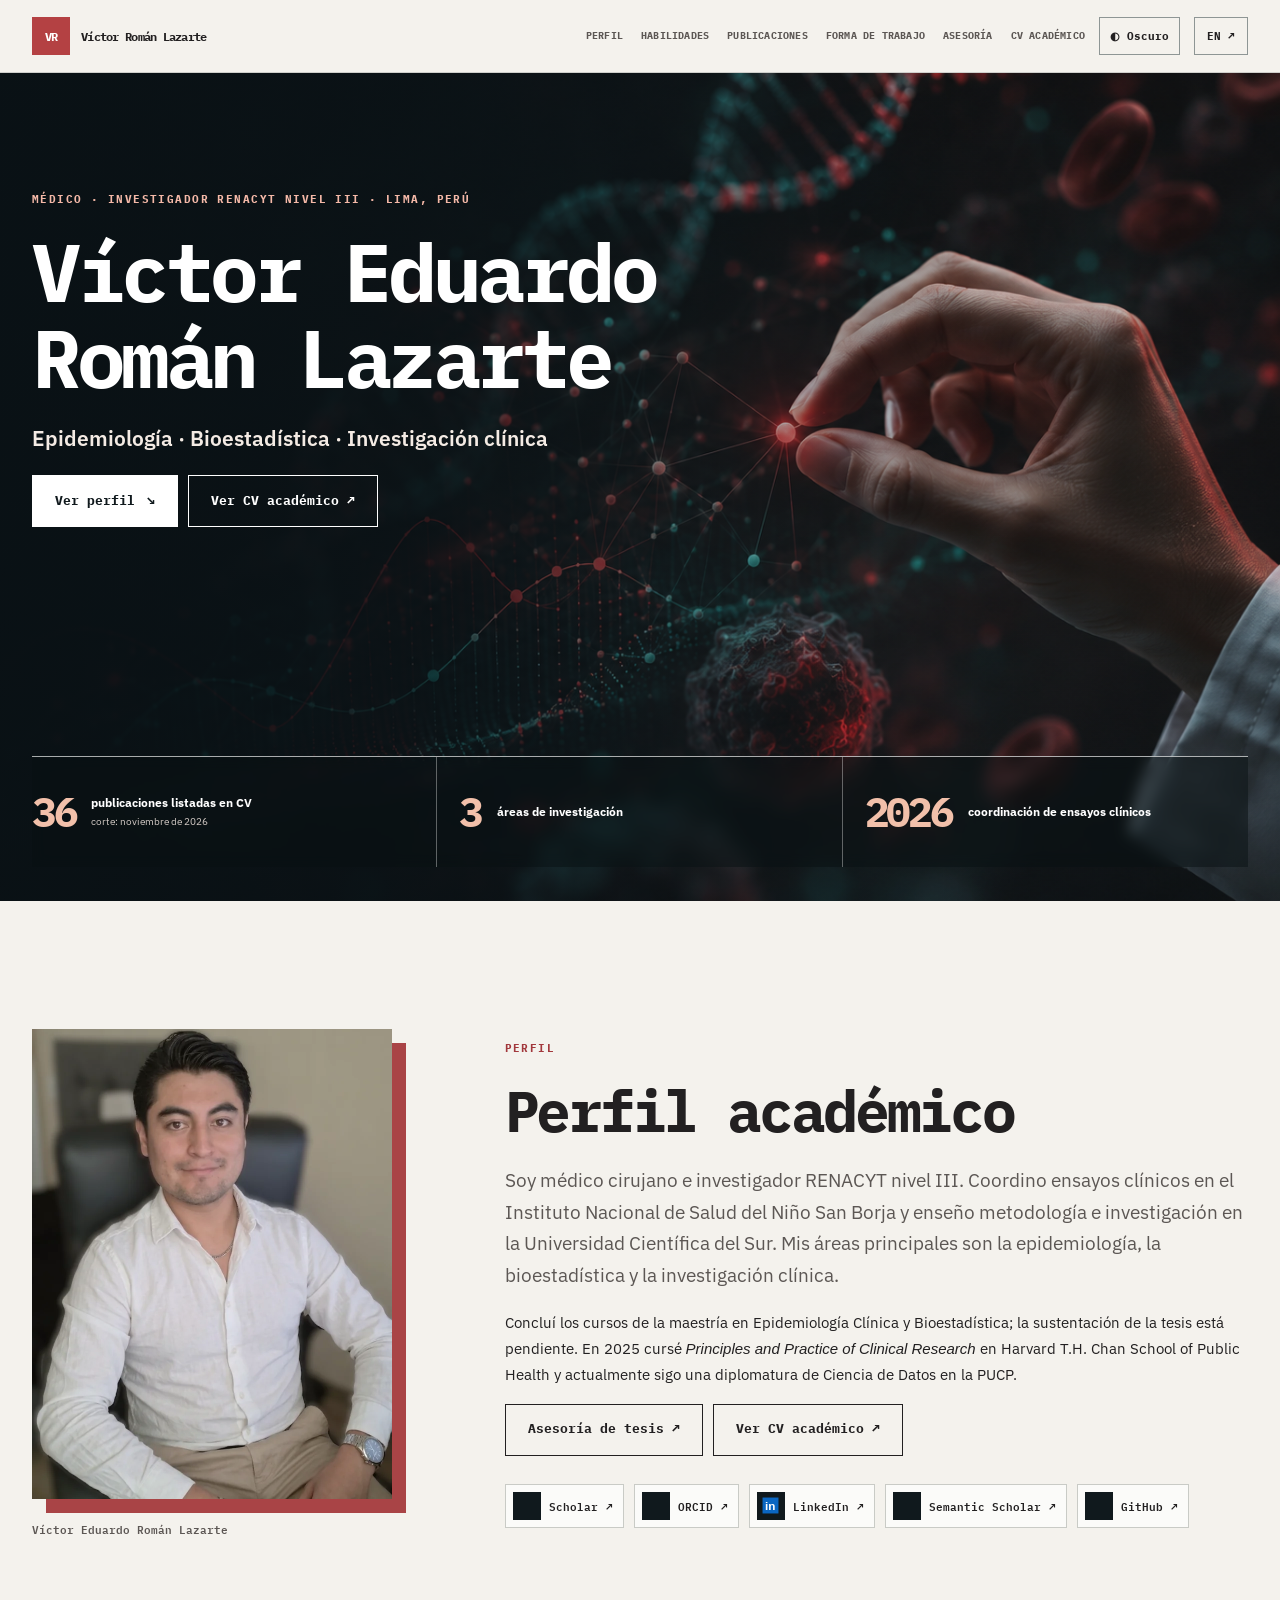
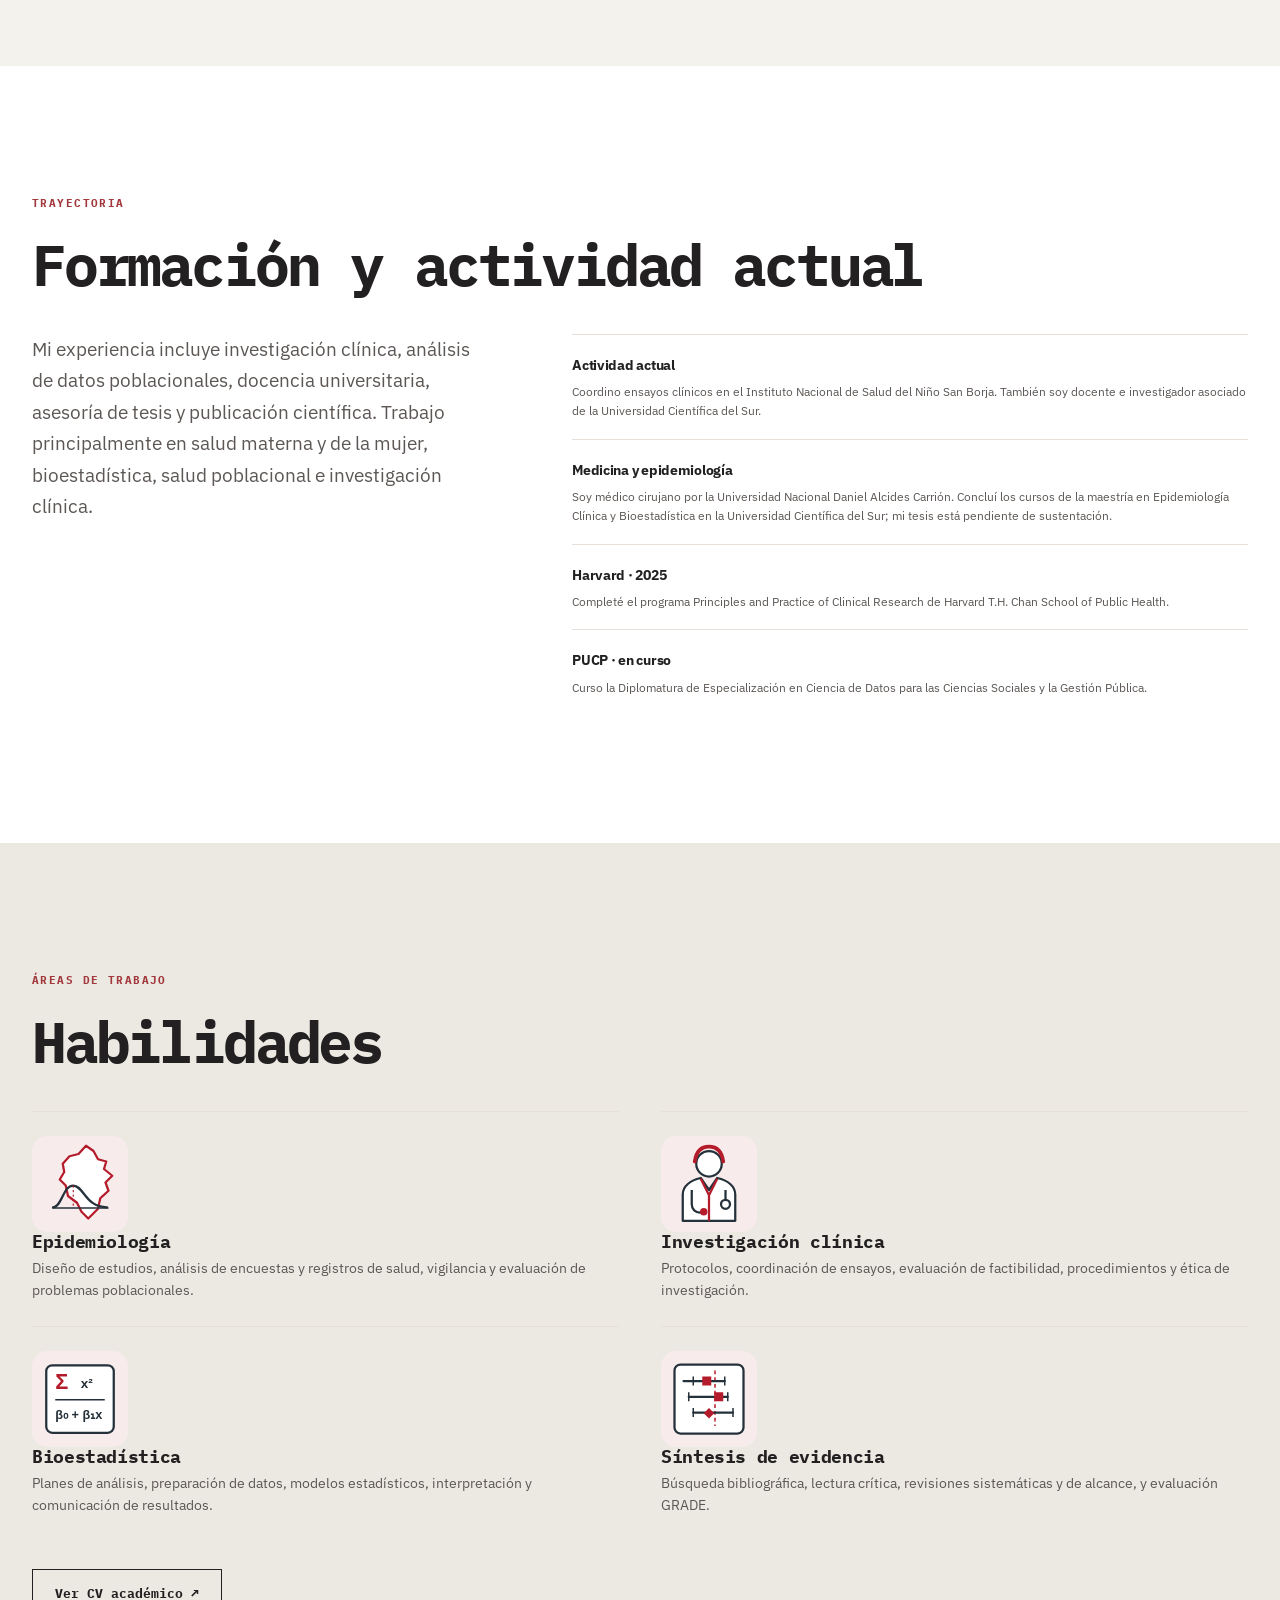
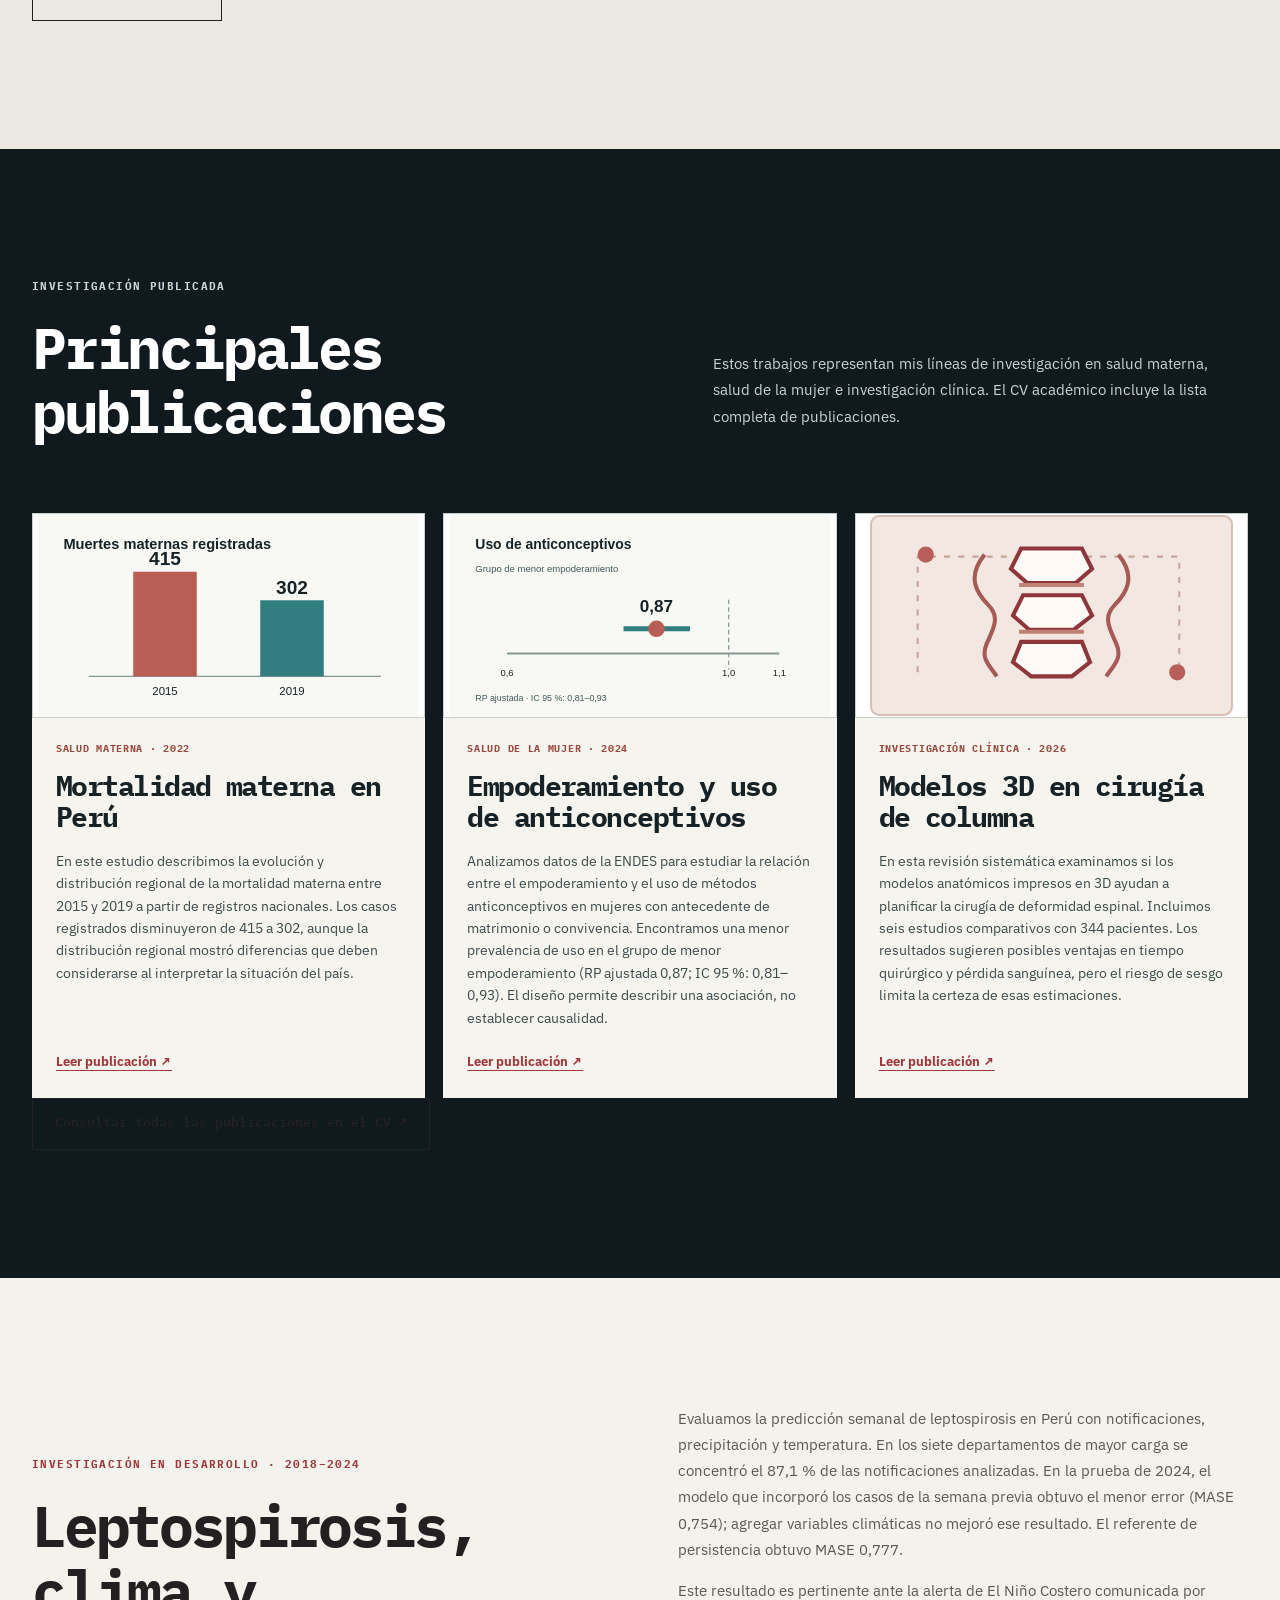
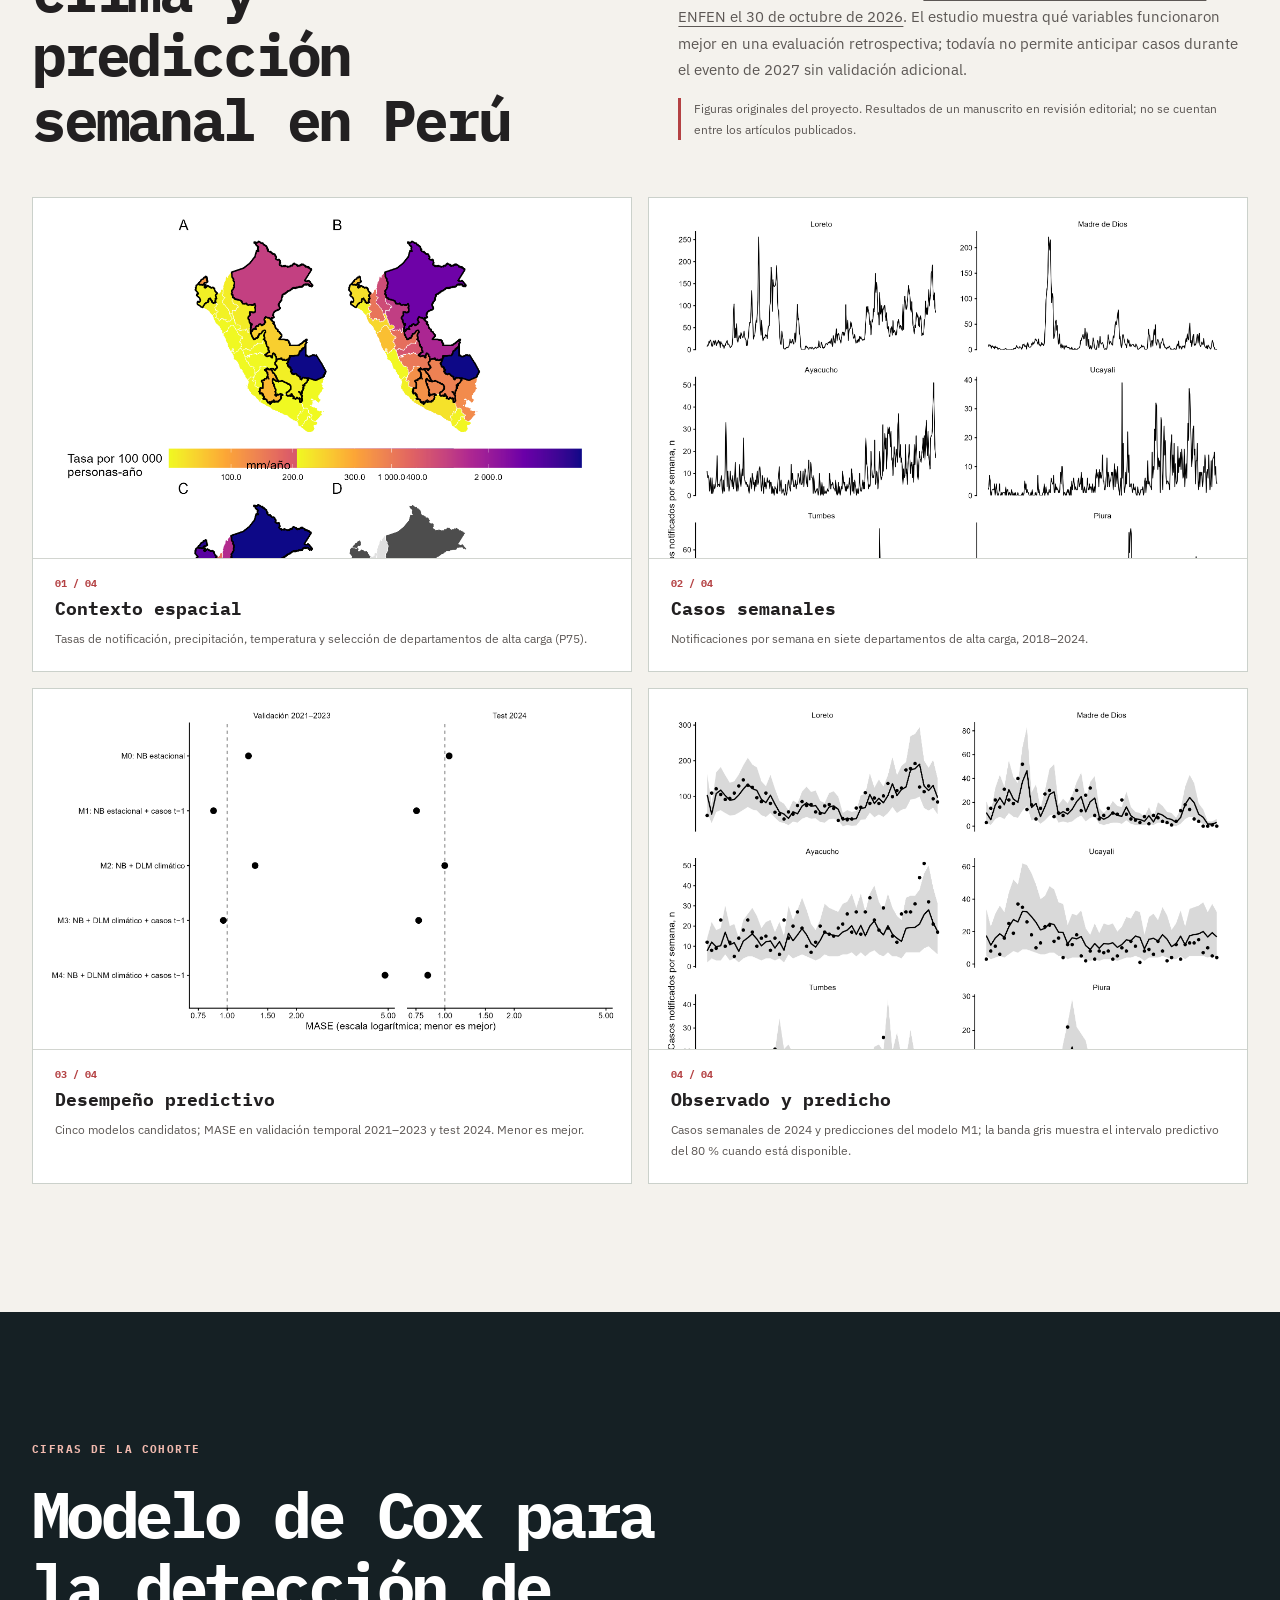
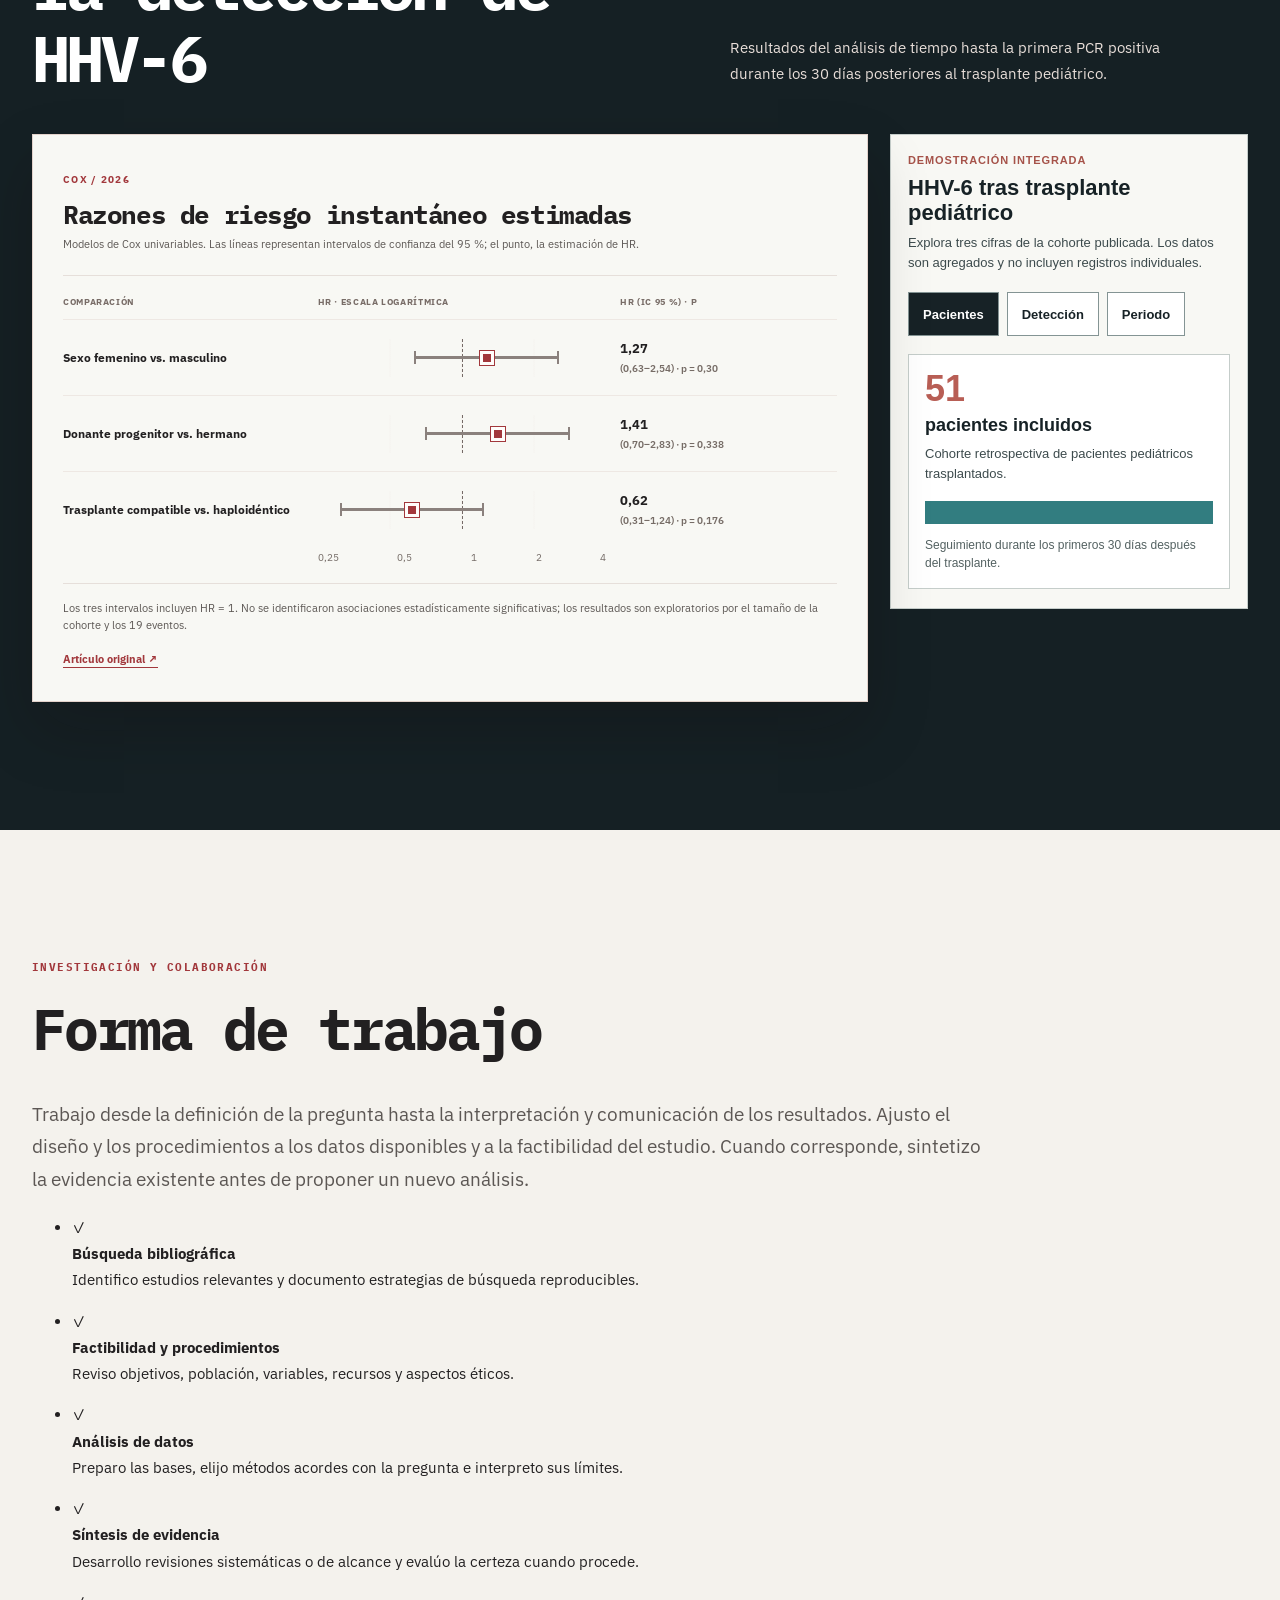
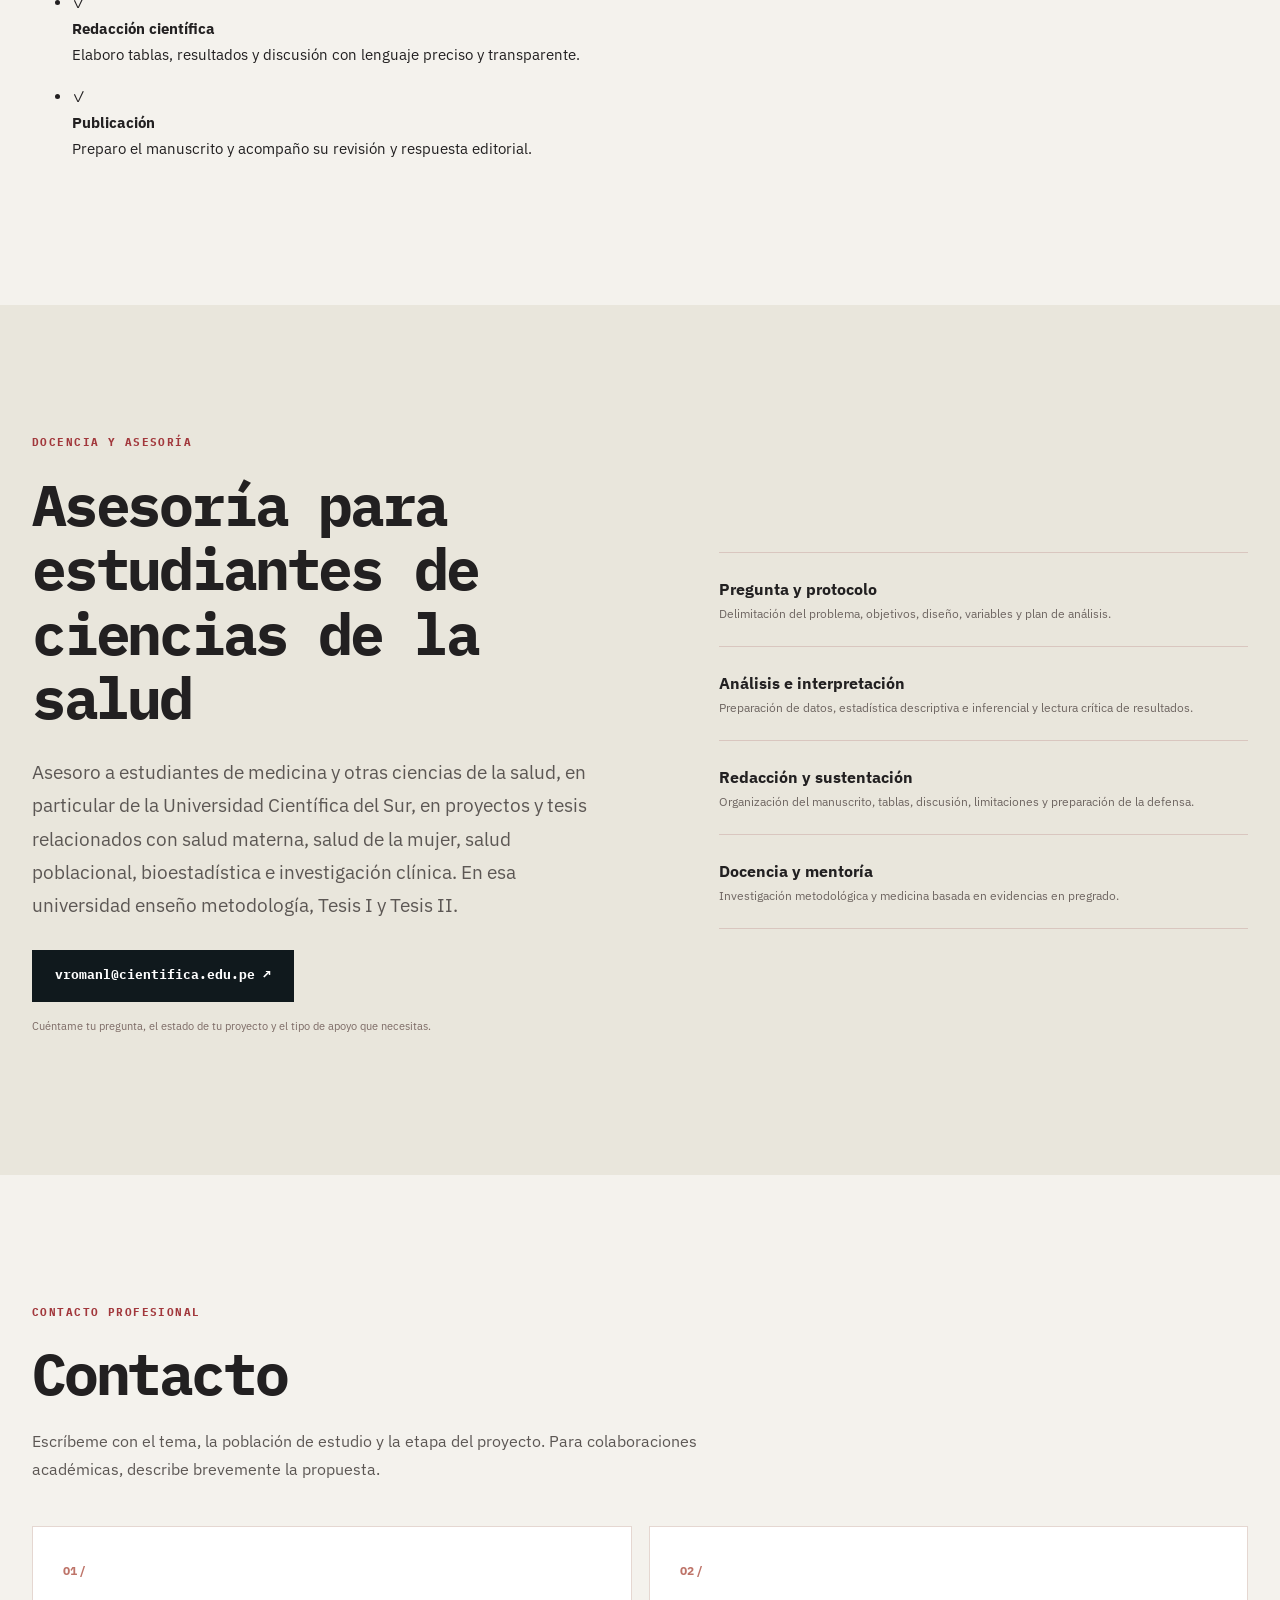
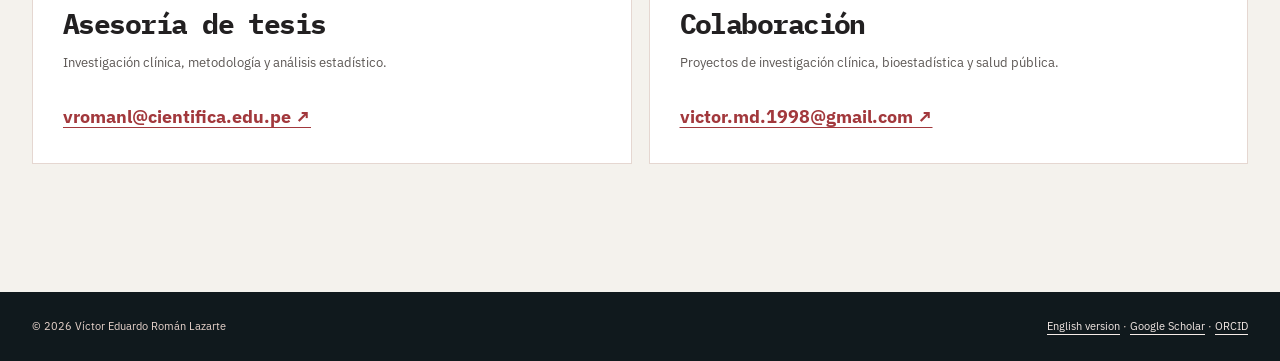
==== commit 41ae2b7c: "Refine academic profile copy, visual hierarchy and readability" ====
--- a/index.html
+++ b/index.html
@@ -6,27 +6,22 @@
   <meta name="description" content="Víctor Eduardo Román Lazarte: médico, coordinador de ensayos clínicos e investigador en epidemiología, bioestadística y violencia. Asesoría de tesis en investigación clínica.">
   <title>Víctor Eduardo Román Lazarte | Investigación clínica, bioestadística y salud pública</title>
   <link rel="canonical" href="https://victorroman1998.github.io/"><link rel="alternate" hreflang="en" href="https://victorroman1998.github.io/en/"><link rel="alternate" hreflang="es" href="https://victorroman1998.github.io/">
-  <link rel="icon" href="assets/favicon.svg" type="image/svg+xml"><link rel="stylesheet" href="styles-v2.css"><script>try{document.documentElement.dataset.theme=localStorage.getItem("site-theme")||"light"}catch{}</script>
+  <link rel="icon" href="assets/favicon.svg" type="image/svg+xml"><link rel="stylesheet" href="styles-v2.css?v=20261105-2"><script>try{document.documentElement.dataset.theme=localStorage.getItem("site-theme")||"light"}catch{}</script>
   <meta property="og:type" content="profile"><meta property="og:title" content="Víctor Eduardo Román Lazarte | Investigador clínico"><meta property="og:description" content="Investigación clínica, bioestadística y salud pública. Publicaciones, docencia y asesoría de tesis."><meta property="og:image" content="https://victorroman1998.github.io/assets/victor-roman-lazarte.webp">
   <script type="application/ld+json">{"@context":"https://schema.org","@type":"Person","name":"Víctor Eduardo Román Lazarte","jobTitle":"Coordinador de ensayos clínicos e investigador","url":"https://victorroman1998.github.io/","image":"https://victorroman1998.github.io/assets/victor-roman-lazarte.webp","sameAs":["https://orcid.org/0000-0001-9664-5169","https://scholar.google.com/citations?user=KxjvJJEAAAAJ&hl=es","https://www.linkedin.com/in/victor-roman-lazarte-a9580817b/","https://github.com/victorroman1998"]}</script>
 </head>
 <body><div class="scroll-progress" aria-hidden="true"><span id="scroll-progress-fill"></span></div>
 <a class="skip" href="#contenido">Saltar al contenido</a>
-<header class="site-header"><div class="container header-inner"><a class="brand" href="#inicio"><span class="brand-mark">VR</span><span>Víctor Román Lazarte</span></a><div class="nav-wrap"><nav class="nav" aria-label="Navegación principal"><a href="#perfil">Sobre mí</a><a href="#habilidades">Habilidades</a><a href="#resultados">Publicaciones</a><a href="#forma-trabajo">Cómo trabajo</a><a href="#asesoria">Asesoría</a><a href="assets/CV_publico_Victor_Roman_Lazarte.pdf">CV PDF</a></nav><button type="button" class="theme-toggle" data-theme-toggle aria-label="Cambiar modo de color" title="Cambiar modo de color"><span aria-hidden="true">◐</span><span data-theme-text>Oscuro</span></button><a class="language" href="en/" lang="en" aria-label="Read this website in English">EN ↗</a></div></div></header>
+<header class="site-header"><div class="container header-inner"><a class="brand" href="#inicio"><span class="brand-mark">VR</span><span>Víctor Román Lazarte</span></a><div class="nav-wrap"><nav class="nav" aria-label="Navegación principal"><a href="#perfil">Perfil</a><a href="#habilidades">Habilidades</a><a href="#resultados">Publicaciones</a><a href="#forma-trabajo">Forma de trabajo</a><a href="#asesoria">Asesoría</a><a href="cv/">CV académico</a></nav><button type="button" class="theme-toggle" data-theme-toggle aria-label="Cambiar modo de color" title="Cambiar modo de color"><span aria-hidden="true">◐</span><span data-theme-text>Oscuro</span></button><a class="language" href="en/" lang="en" aria-label="Read this website in English">EN ↗</a></div></div></header>
 <main id="contenido">
-<section class="hero" id="inicio"><div class="hero-cover"><div class="container hero-cover-inner"><div class="hero-copy"><p class="eyebrow">Médico · Investigador RENACYT nivel III · Lima, Perú</p><h1>Víctor Eduardo<br>Román Lazarte</h1><p class="hero-role">Investigación clínica / Bioestadística / Salud pública</p><div class="button-row"><a class="button" href="#perfil">Conoce mi trayectoria <span aria-hidden="true">↘</span></a><a class="button light" href="assets/CV_publico_Victor_Roman_Lazarte.pdf">Descargar CV en PDF ↗</a></div></div><div class="hero-facts" aria-label="Resumen del perfil"><div><strong>36</strong><span>publicaciones listadas en CV<small>corte: noviembre de 2026</small></span></div><div><strong>3</strong><span>áreas de investigación</span></div><div><strong>2026</strong><span>coordinación de ensayos clínicos</span></div></div></div></div></section><section class="intro-panel section"><div class="container intro-grid"><figure class="intro-portrait"><img src="assets/victor-roman-lazarte.webp" alt="Retrato de Víctor Eduardo Román Lazarte" width="720" height="1030" loading="lazy"><figcaption>Víctor Eduardo Román Lazarte</figcaption></figure><div><p class="eyebrow">Perfil</p><h2>¿Quién es Víctor Román?</h2><p class="lead">Soy médico cirujano e investigador RENACYT nivel III. Actualmente coordino ensayos clínicos en el Instituto Nacional de Salud del Niño San Borja y enseño metodología y tesis en la Universidad Científica del Sur. Mi trabajo une epidemiología, bioestadística e investigación clínica para responder preguntas relevantes en salud.</p><p>Me formé en Epidemiología Clínica y Bioestadística. Cursé <em>Principles and Practice of Clinical Research</em> en Harvard T.H. Chan School of Public Health (2025) y actualmente estudio Ciencia de Datos para las Ciencias Sociales y la Gestión Pública en la PUCP.</p><div class="button-row"><a class="button light" href="#asesoria">Asesoría de tesis ↗</a><a class="button light" href="assets/CV_publico_Victor_Roman_Lazarte.pdf">CV en PDF ↗</a></div><div class="profile-links" aria-label="Perfiles académicos"><a href="https://scholar.google.com/citations?user=KxjvJJEAAAAJ&amp;hl=es" target="_blank" rel="noopener noreferrer"><span class="brand-icon"><img src="https://cdn.simpleicons.org/googlescholar/4285F4" alt="" loading="lazy"></span><span>Scholar</span><span aria-hidden="true">↗</span></a><a href="https://orcid.org/0000-0001-9664-5169" target="_blank" rel="noopener noreferrer"><span class="brand-icon"><img src="https://cdn.simpleicons.org/orcid/A6CE39" alt="" loading="lazy"></span><span>ORCID</span><span aria-hidden="true">↗</span></a><a href="https://www.linkedin.com/in/victor-roman-lazarte-a9580817b/" target="_blank" rel="noopener noreferrer"><span class="brand-icon"><img src="assets/linkedin-mark.svg" alt="" loading="lazy"></span><span>LinkedIn</span><span aria-hidden="true">↗</span></a><a href="https://www.semanticscholar.org/search?q=Victor%20Roman-Lazarte&amp;sort=relevance" target="_blank" rel="noopener noreferrer"><span class="brand-icon"><img src="https://cdn.simpleicons.org/semanticscholar/1857B6" alt="" loading="lazy"></span><span>Semantic Scholar</span><span aria-hidden="true">↗</span></a><a href="https://github.com/victorroman1998" target="_blank" rel="noopener noreferrer"><span class="brand-icon"><img src="https://cdn.simpleicons.org/github/FFFFFF" alt="" loading="lazy"></span><span>GitHub</span><span aria-hidden="true">↗</span></a></div></div></div></section>
-<section class="profile section" id="perfil"><div class="container"><p class="eyebrow">Trayectoria y formación</p><h2>De la clínica a la investigación poblacional</h2><div class="profile-summary"><p>Mi práctica combina la coordinación de ensayos clínicos, la docencia universitaria y el análisis de problemas de salud pública. Trabajo con preguntas de salud materna y de la mujer, trasplante pediátrico, enfermedades infecciosas y violencia.</p><ul class="fact-list"><li><strong>Labor actual</strong><span>Coordinador de ensayos clínicos en el Instituto Nacional de Salud del Niño San Borja; docente e investigador asociado en la Universidad Científica del Sur.</span></li><li><strong>Base profesional</strong><span>Médico cirujano e investigador RENACYT nivel III, con formación en Epidemiología Clínica y Bioestadística.</span></li><li><strong>Harvard · 2025</strong><span>Programa Principles and Practice of Clinical Research, Harvard T.H. Chan School of Public Health.</span></li><li><strong>PUCP · en curso</strong><span>Diplomatura de Especialización en Ciencia de Datos para las Ciencias Sociales y la Gestión Pública.</span></li></ul></div></div></section>
-<section class="profile skills-section section" id="habilidades"><div class="container"><p class="eyebrow">Habilidades</p><h2>Lo que aporto a cada estudio</h2><div class="skills-grid"><div class="skill-group"><h3>Epidemiología y salud poblacional</h3><p>Diseño de estudios observacionales, vigilancia y análisis de encuestas y registros nacionales.</p></div><div class="skill-group"><h3>Bioestadística y datos</h3><p>Planes de análisis, limpieza de datos, modelos de regresión e interpretación de resultados con R, Stata y otras herramientas.</p></div><div class="skill-group"><h3>Investigación clínica</h3><p>Protocolos, coordinación de ensayos, evaluación de factibilidad y procedimientos.</p></div><div class="skill-group"><h3>Síntesis de evidencia</h3><p>Búsqueda bibliográfica, lectura crítica, revisiones sistemáticas y de alcance, y evaluación GRADE.</p></div></div><div class="button-row"><a class="button light" href="cv/">Ver CV completo en línea ↗</a><a class="button light" href="assets/CV_publico_Victor_Roman_Lazarte.pdf">Descargar CV en PDF ↗</a></div></div></section>
-<section class="results section" id="resultados"><div class="container"><div class="section-head"><div><p class="eyebrow">Publicaciones y proyectos</p><h2>Qué encontramos y por qué importa</h2></div><p>Una selección de hallazgos explicados en lenguaje sencillo. Cada proyecto muestra la pregunta, el resultado y su fuente.</p></div><div class="findings-grid"><article class="finding-card"><img src="assets/maternal-mortality.svg" alt="Gráfico de muertes maternas registradas: 415 en 2015 y 302 en 2019" width="600" height="320" loading="lazy"><div class="finding-copy"><span class="finding-type">Salud materna · artículo publicado</span><h3>Mortalidad materna en Perú</h3><p><strong>Pregunta.</strong> ¿Cómo cambió la mortalidad materna entre 2015 y 2019?</p><p><strong>Hallazgo.</strong> Los casos registrados bajaron de 415 a 302. El estudio documenta diferencias regionales que ayudan a orientar la vigilancia y las prioridades de salud.</p><a class="text-link" href="https://doi.org/10.24245/gom.v90i10.8037" target="_blank" rel="noopener noreferrer">Leer artículo ↗</a></div></article><article class="finding-card"><img src="assets/contraception.svg" alt="Gráfico de razón de prevalencia ajustada de 0,87 para el grupo de menor empoderamiento" width="600" height="320" loading="lazy"><div class="finding-copy"><span class="finding-type">Salud de la mujer · artículo publicado</span><h3>Empoderamiento y anticoncepción</h3><p><strong>Pregunta.</strong> ¿Se relaciona el empoderamiento de las mujeres con el uso de anticonceptivos?</p><p><strong>Hallazgo.</strong> En ENDES, el grupo de menor empoderamiento presentó menor prevalencia de uso que el de mayor nivel (RP ajustada 0,87; IC 95 %: 0,81–0,93). Es una asociación, no una prueba de causalidad.</p><a class="text-link" href="https://doi.org/10.1016/j.conx.2024.100115" target="_blank" rel="noopener noreferrer">Leer artículo ↗</a></div></article><article class="finding-card"><img src="assets/Figure_4_observed_predicted_ES.png" alt="Casos semanales observados y predichos de leptospirosis en 2024" width="600" height="320" loading="lazy"><div class="finding-copy"><span class="finding-type">Salud poblacional · manuscrito en revisión</span><h3>Leptospirosis: anticipar los casos</h3><p><strong>Pregunta.</strong> ¿Podemos mejorar los pronósticos semanales en los departamentos con más notificaciones?</p><p><strong>Hallazgo.</strong> Siete departamentos concentraron el 87,1 % de las notificaciones estudiadas. En el test de 2024, un modelo estacional obtuvo MASE 0,754 frente a 0,777 del referente de persistencia.</p><a class="text-link" href="#leptospirosis">Explorar el proyecto y sus figuras ↗</a></div></article></div><p class="results-note">Las cifras corresponden a los estudios citados. El proyecto de leptospirosis está en revisión editorial y no se presenta como artículo publicado.</p></div></section>
-<section class="research section" id="investigacion"><div class="container"><div class="section-head"><div><p class="eyebrow">Más publicaciones</p><h2>Explora otros estudios</h2></div><div><p>Otros trabajos en investigación clínica, bioestadística y salud pública. Cada enlace lleva a la fuente original; el listado completo figura en el CV.</p><div class="theme-nav"><a href="#clinica">Investigación clínica</a><a href="#bioestadistica">Bioestadística</a><a href="#salud-publica">Salud pública y violencia</a></div></div></div>
-<section class="area" id="clinica" aria-labelledby="clinica-title"><div class="area-label"><span class="area-num">01 /</span><h3 id="clinica-title">Investigación clínica</h3><p>Cirugía 3D, infecciones en trasplante pediátrico y reportes de casos.</p></div><div class="work-grid"><article class="work-card feature"><div><p class="meta">Revisión sistemática · 2026</p><h4>Modelos anatómicos impresos en 3D para planificar cirugía de deformidad espinal</h4><p><strong>Pregunta:</strong> ¿Qué evidencia compara la planificación con modelos 3D específicos del paciente frente a la práctica habitual?</p><p><strong>Resultado:</strong> seis estudios comparativos, 344 pacientes; se observaron posibles ventajas en tiempo quirúrgico y pérdida sanguínea, con riesgo de sesgo serio o crítico.</p><a class="text-link" href="https://pubmed.ncbi.nlm.nih.gov/42549979/" target="_blank" rel="noopener noreferrer">Leer artículo ↗</a></div><div class="work-visual" aria-label="Seis estudios, 344 pacientes"><img src="assets/clinical-3d.svg" alt="Esquema de un modelo anatómico 3D"><strong>6</strong><span>estudios comparativos<br>344 pacientes</span></div></article><article class="work-card"><p class="meta">Cohorte retrospectiva · 2026</p><h4>Detección de HHV-6 después del trasplante de células madre en pacientes pediátricos</h4><p>Se detectó HHV-6 en 19 de 51 pacientes durante los primeros 30 días; la mayoría de eventos ocurrió entre los días 12 y 25.</p><a class="text-link" href="https://journal.sajc.org/detection-of-human-herpesvirus-6-in-paediatric-patients-after-haematopoietic-stem-cell-transplantation-a-retrospective-cohort-study/" target="_blank" rel="noopener noreferrer">Leer artículo ↗</a><a class="text-link" href="#datos">Ver modelo de Cox ↗</a></article><article class="work-card"><p class="meta">Reportes de casos · 2025–2026</p><h4>Presentaciones clínicas poco frecuentes</h4><p>Coautor de un reporte de leucemia neonatal con hiperleucocitosis extrema y lesiones cutáneas; también de un reporte de ingestión accidental de un pez vivo.</p><a class="text-link" href="https://pubmed.ncbi.nlm.nih.gov/42215936/" target="_blank" rel="noopener noreferrer">Leucemia neonatal ↗</a><a class="text-link" href="https://doi.org/10.1016/j.tcr.2025.101269" target="_blank" rel="noopener noreferrer">Ingestión accidental ↗</a></article></div></section>
-<section class="area" id="bioestadistica" aria-labelledby="bio-title"><div class="area-label"><span class="area-num">02 /</span><h3 id="bio-title">Bioestadística</h3><p>Diseño, limpieza y análisis de bases nacionales: ENDES, ENARES y SINADEF.</p></div><div class="work-grid"><article class="work-card feature"><div><p class="meta">ENDES · Encuesta poblacional · 2024</p><h4>Empoderamiento de las mujeres y uso de anticonceptivos en Perú</h4><p><strong>Pregunta:</strong> ¿Cómo se asocian las dimensiones del empoderamiento con el uso de métodos anticonceptivos en mujeres que estuvieron casadas o convivieron?</p><p><strong>Resultado:</strong> el análisis multivariable encontró menor prevalencia de uso en el grupo de menor empoderamiento frente al de mayor nivel (razón de prevalencia ajustada: 0,87; IC 95 %: 0,81–0,93).</p><a class="text-link" href="https://doi.org/10.1016/j.conx.2024.100115" target="_blank" rel="noopener noreferrer">Leer artículo ↗</a></div><div class="work-visual" aria-label="Análisis de ENDES"><img src="assets/biostatistics.svg" alt="Esquema de análisis estadístico"><strong>ENDES</strong><span>análisis de encuesta<br>poblacional</span></div></article><article class="work-card"><p class="meta">ENARES · 2019</p><h4>Tolerancia social hacia la violencia de pareja</h4><p>Análisis de la Encuesta Nacional sobre Relaciones Sociales: 1 026 personas adultas; modelos de regresión multinivel para estudiar factores sociodemográficos.</p><a class="text-link" href="https://journals.sagepub.com/doi/10.1177/08862605221120897" target="_blank" rel="noopener noreferrer">Leer artículo ↗</a></article><article class="work-card"><p class="meta">SINADEF · 2017–2021</p><h4>Causas de muerte en migrantes venezolanos residentes en Perú</h4><p>Estudio con 403 defunciones registradas. El 22,08 % se clasificó como muerte violenta; se utilizaron modelos de regresión de Poisson.</p><a class="text-link" href="https://doi.org/10.47307/GMC.2022.130.3.7" target="_blank" rel="noopener noreferrer">Leer artículo ↗</a></article></div></section>
-<section class="area" id="salud-publica" aria-labelledby="publica-title"><div class="area-label"><span class="area-num">03 /</span><h3 id="publica-title">Salud pública y violencia</h3><p>Violencia sexual, violencia de pareja y factores asociados en Perú.</p></div><div class="work-grid"><article class="work-card feature"><div><p class="meta">Violencia sexual en menores · 2023</p><h4>Características de niñas, niños y adolescentes víctimas de violencia sexual</h4><p><strong>Pregunta:</strong> ¿Qué características se asocian con la edad y el sexo de las víctimas registradas en Perú?</p><p><strong>Resultado:</strong> se analizaron 6 929 registros del Ministerio de la Mujer y Poblaciones Vulnerables, con regresiones lineales y de Poisson. Los resultados describen casos registrados, no la totalidad de episodios ocurridos.</p><a class="text-link" href="https://journals.sagepub.com/doi/10.1177/2333794X231190526" target="_blank" rel="noopener noreferrer">Leer artículo ↗</a></div><div class="work-visual" aria-label="6 929 registros analizados"><img src="assets/public-health.svg" alt="Esquema de registros poblacionales"><strong>6 929</strong><span>registros analizados</span></div></article><article class="work-card"><p class="meta">Violencia de pareja · 2024</p><h4>Consumo de sustancias y recurrencia de violencia de pareja</h4><p>Estudio transversal en Perú que examinó asociaciones entre el consumo de alcohol o drogas del agresor y la recurrencia reportada de violencia.</p><a class="text-link" href="https://doi.org/10.52965/001c.93976" target="_blank" rel="noopener noreferrer">Leer artículo ↗</a></article><article class="work-card"><p class="meta">Análisis temporal · 2025</p><h4>Violencia física de pareja antes y durante la pandemia</h4><p>Comparación temporal de la violencia física de pareja en Perú antes y durante la pandemia de COVID-19.</p><a class="text-link" href="https://doi.org/10.1016/j.rcp.2023.08.004" target="_blank" rel="noopener noreferrer">Leer artículo ↗</a></article></div></section>
-</div></section>
-<section class="lepto section" id="leptospirosis"><div class="container"><div class="lepto-intro"><div><p class="eyebrow">Análisis de proyecto · 2018–2024</p><h2>Leptospirosis en Perú</h2></div><div><p>Pronósticos semanales con datos de notificación, precipitación y temperatura. Siete departamentos concentraron el 87,1 % de las notificaciones nacionales. En el test 2024, el modelo binomial negativo estacional con casos de la semana previa obtuvo MASE 0,754; el referente de persistencia, 0,777.</p><p class="source-note">Figuras originales del proyecto. Resultados de un manuscrito en revisión editorial; no se cuentan entre los artículos publicados.</p></div></div><div class="lepto-figures"><figure class="lepto-figure"><a href="assets/Figure_1_spatial_context_ES.png" target="_blank" aria-label="Abrir figura completa: Contexto espacial"><img src="assets/Figure_1_spatial_context_ES.png" alt="Tasas de notificación, precipitación, temperatura y selección de departamentos de alta carga (P75)." loading="lazy"></a><figcaption><span>01 / 04</span><strong>Contexto espacial</strong><p>Tasas de notificación, precipitación, temperatura y selección de departamentos de alta carga (P75).</p></figcaption></figure><figure class="lepto-figure"><a href="assets/Figure_2_weekly_cases_ES.png" target="_blank" aria-label="Abrir figura completa: Casos semanales"><img src="assets/Figure_2_weekly_cases_ES.png" alt="Notificaciones por semana en siete departamentos de alta carga, 2018–2024." loading="lazy"></a><figcaption><span>02 / 04</span><strong>Casos semanales</strong><p>Notificaciones por semana en siete departamentos de alta carga, 2018–2024.</p></figcaption></figure><figure class="lepto-figure"><a href="assets/Figure_3_model_performance_ES.png" target="_blank" aria-label="Abrir figura completa: Desempeño predictivo"><img src="assets/Figure_3_model_performance_ES.png" alt="Cinco modelos candidatos; MASE en validación temporal 2021–2023 y test 2024. Menor es mejor." loading="lazy"></a><figcaption><span>03 / 04</span><strong>Desempeño predictivo</strong><p>Cinco modelos candidatos; MASE en validación temporal 2021–2023 y test 2024. Menor es mejor.</p></figcaption></figure><figure class="lepto-figure"><a href="assets/Figure_4_observed_predicted_ES.png" target="_blank" aria-label="Abrir figura completa: Observado y predicho"><img src="assets/Figure_4_observed_predicted_ES.png" alt="Casos semanales de 2024 y predicciones del modelo M1; la banda gris muestra el intervalo predictivo del 80 % cuando está disponible." loading="lazy"></a><figcaption><span>04 / 04</span><strong>Observado y predicho</strong><p>Casos semanales de 2024 y predicciones del modelo M1; la banda gris muestra el intervalo predictivo del 80 % cuando está disponible.</p></figcaption></figure></div></div></section>
+<section class="hero" id="inicio"><div class="hero-cover"><div class="container hero-cover-inner"><div class="hero-copy"><p class="eyebrow">Médico · Investigador RENACYT nivel III · Lima, Perú</p><h1>Víctor Eduardo<br>Román Lazarte</h1><p class="hero-role">Epidemiología · Bioestadística · Investigación clínica</p><div class="button-row"><a class="button" href="#perfil">Ver perfil <span aria-hidden="true">↘</span></a><a class="button light" href="cv/">Ver CV académico ↗</a></div></div><div class="hero-facts" aria-label="Resumen del perfil"><div><strong>36</strong><span>publicaciones listadas en CV<small>corte: noviembre de 2026</small></span></div><div><strong>3</strong><span>áreas de investigación</span></div><div><strong>2026</strong><span>coordinación de ensayos clínicos</span></div></div></div></div></section><section class="intro-panel section"><div class="container intro-grid"><figure class="intro-portrait"><img src="assets/victor-roman-lazarte.webp" alt="Retrato de Víctor Eduardo Román Lazarte" width="720" height="1030" loading="lazy"><figcaption>Víctor Eduardo Román Lazarte</figcaption></figure><div><p class="eyebrow">Perfil</p><h2>Perfil académico</h2><p class="lead">Soy médico cirujano e investigador RENACYT nivel III. Coordino ensayos clínicos en el Instituto Nacional de Salud del Niño San Borja y enseño metodología e investigación en la Universidad Científica del Sur. Mis áreas principales son la epidemiología, la bioestadística y la investigación clínica.</p><p>Concluí los cursos de la maestría en Epidemiología Clínica y Bioestadística; la sustentación de la tesis está pendiente. En 2025 cursé <em>Principles and Practice of Clinical Research</em> en Harvard T.H. Chan School of Public Health y actualmente sigo una diplomatura de Ciencia de Datos en la PUCP.</p><div class="button-row"><a class="button light" href="#asesoria">Asesoría de tesis ↗</a><a class="button light" href="cv/">Ver CV académico ↗</a></div><div class="profile-links" aria-label="Perfiles académicos"><a href="https://scholar.google.com/citations?user=KxjvJJEAAAAJ&amp;hl=es" target="_blank" rel="noopener noreferrer"><span class="brand-icon"><img src="https://cdn.simpleicons.org/googlescholar/4285F4" alt="" loading="lazy"></span><span>Scholar</span><span aria-hidden="true">↗</span></a><a href="https://orcid.org/0000-0001-9664-5169" target="_blank" rel="noopener noreferrer"><span class="brand-icon"><img src="https://cdn.simpleicons.org/orcid/A6CE39" alt="" loading="lazy"></span><span>ORCID</span><span aria-hidden="true">↗</span></a><a href="https://www.linkedin.com/in/victor-roman-lazarte-a9580817b/" target="_blank" rel="noopener noreferrer"><span class="brand-icon"><img src="assets/linkedin-mark.svg" alt="" loading="lazy"></span><span>LinkedIn</span><span aria-hidden="true">↗</span></a><a href="https://www.semanticscholar.org/search?q=Victor%20Roman-Lazarte&amp;sort=relevance" target="_blank" rel="noopener noreferrer"><span class="brand-icon"><img src="https://cdn.simpleicons.org/semanticscholar/1857B6" alt="" loading="lazy"></span><span>Semantic Scholar</span><span aria-hidden="true">↗</span></a><a href="https://github.com/victorroman1998" target="_blank" rel="noopener noreferrer"><span class="brand-icon"><img src="https://cdn.simpleicons.org/github/FFFFFF" alt="" loading="lazy"></span><span>GitHub</span><span aria-hidden="true">↗</span></a></div></div></div></section>
+<section class="profile section" id="perfil"><div class="container"><p class="eyebrow">Trayectoria</p><h2>Formación y actividad actual</h2><div class="profile-summary"><p>Mi experiencia incluye investigación clínica, análisis de datos poblacionales, docencia universitaria, asesoría de tesis y publicación científica. Trabajo principalmente en salud materna y de la mujer, bioestadística, salud poblacional e investigación clínica.</p><ul class="fact-list"><li><strong>Actividad actual</strong><span>Coordino ensayos clínicos en el Instituto Nacional de Salud del Niño San Borja. También soy docente e investigador asociado de la Universidad Científica del Sur.</span></li><li><strong>Medicina y epidemiología</strong><span>Soy médico cirujano por la Universidad Nacional Daniel Alcides Carrión. Concluí los cursos de la maestría en Epidemiología Clínica y Bioestadística en la Universidad Científica del Sur; mi tesis está pendiente de sustentación.</span></li><li><strong>Harvard · 2025</strong><span>Completé el programa Principles and Practice of Clinical Research de Harvard T.H. Chan School of Public Health.</span></li><li><strong>PUCP · en curso</strong><span>Curso la Diplomatura de Especialización en Ciencia de Datos para las Ciencias Sociales y la Gestión Pública.</span></li></ul></div></div></section>
+<section class="profile skills-section section" id="habilidades"><div class="container"><p class="eyebrow">Áreas de trabajo</p><h2>Habilidades</h2><div class="skills-grid"><article class="skill-group"><img class="skill-icon" src="assets/icon-epidemiologia.svg" alt="" width="96" height="96" loading="lazy"><div><h3>Epidemiología</h3><p>Diseño de estudios, análisis de encuestas y registros de salud, vigilancia y evaluación de problemas poblacionales.</p></div></article><article class="skill-group"><img class="skill-icon" src="assets/icon-investigacion-clinica.svg" alt="" width="96" height="96" loading="lazy"><div><h3>Investigación clínica</h3><p>Protocolos, coordinación de ensayos, evaluación de factibilidad, procedimientos y ética de investigación.</p></div></article><article class="skill-group"><img class="skill-icon" src="assets/icon-bioestadistica.svg" alt="" width="96" height="96" loading="lazy"><div><h3>Bioestadística</h3><p>Planes de análisis, preparación de datos, modelos estadísticos, interpretación y comunicación de resultados.</p></div></article><article class="skill-group"><img class="skill-icon" src="assets/icon-evidencia.svg" alt="" width="96" height="96" loading="lazy"><div><h3>Síntesis de evidencia</h3><p>Búsqueda bibliográfica, lectura crítica, revisiones sistemáticas y de alcance, y evaluación GRADE.</p></div></article></div><a class="button light" href="cv/">Ver CV académico ↗</a></div></section>
+<section class="results section" id="resultados"><div class="container"><div class="section-head"><div><p class="eyebrow">Investigación publicada</p><h2>Principales publicaciones</h2></div><p>Estos trabajos representan mis líneas de investigación en salud materna, salud de la mujer e investigación clínica. El CV académico incluye la lista completa de publicaciones.</p></div><div class="findings-grid"><article class="finding-card"><img src="assets/maternal-mortality.svg" alt="Gráfico de muertes maternas registradas: 415 en 2015 y 302 en 2019" width="600" height="320" loading="lazy"><div class="finding-copy"><span class="finding-type">Salud materna · 2022</span><h3>Mortalidad materna en Perú</h3><p>En este estudio describimos la evolución y distribución regional de la mortalidad materna entre 2015 y 2019 a partir de registros nacionales. Los casos registrados disminuyeron de 415 a 302, aunque la distribución regional mostró diferencias que deben considerarse al interpretar la situación del país.</p><a class="text-link" href="https://doi.org/10.24245/gom.v90i10.8037" target="_blank" rel="noopener noreferrer">Leer publicación ↗</a></div></article><article class="finding-card"><img src="assets/contraception.svg" alt="Razón de prevalencia ajustada de 0,87 en el grupo de menor empoderamiento" width="600" height="320" loading="lazy"><div class="finding-copy"><span class="finding-type">Salud de la mujer · 2024</span><h3>Empoderamiento y uso de anticonceptivos</h3><p>Analizamos datos de la ENDES para estudiar la relación entre el empoderamiento y el uso de métodos anticonceptivos en mujeres con antecedente de matrimonio o convivencia. Encontramos una menor prevalencia de uso en el grupo de menor empoderamiento (RP ajustada 0,87; IC 95 %: 0,81–0,93). El diseño permite describir una asociación, no establecer causalidad.</p><a class="text-link" href="https://doi.org/10.1016/j.conx.2024.100115" target="_blank" rel="noopener noreferrer">Leer publicación ↗</a></div></article><article class="finding-card"><img src="assets/clinical-3d.svg" alt="Esquema de modelos anatómicos para planificar cirugía de columna" width="600" height="320" loading="lazy"><div class="finding-copy"><span class="finding-type">Investigación clínica · 2026</span><h3>Modelos 3D en cirugía de columna</h3><p>En esta revisión sistemática examinamos si los modelos anatómicos impresos en 3D ayudan a planificar la cirugía de deformidad espinal. Incluimos seis estudios comparativos con 344 pacientes. Los resultados sugieren posibles ventajas en tiempo quirúrgico y pérdida sanguínea, pero el riesgo de sesgo limita la certeza de esas estimaciones.</p><a class="text-link" href="https://pubmed.ncbi.nlm.nih.gov/42549979/" target="_blank" rel="noopener noreferrer">Leer publicación ↗</a></div></article></div><div class="publication-more"><a class="button light" href="cv/#publications">Consultar todas las publicaciones en el CV ↗</a></div></div></section>
+<section class="lepto section" id="leptospirosis"><div class="container"><div class="lepto-intro"><div><p class="eyebrow">Investigación en desarrollo · 2018–2024</p><h2>Leptospirosis, clima y predicción semanal en Perú</h2></div><div><p>Evaluamos la predicción semanal de leptospirosis en Perú con notificaciones, precipitación y temperatura. En los siete departamentos de mayor carga se concentró el 87,1 % de las notificaciones analizadas. En la prueba de 2024, el modelo que incorporó los casos de la semana previa obtuvo el menor error (MASE 0,754); agregar variables climáticas no mejoró ese resultado. El referente de persistencia obtuvo MASE 0,777.</p><p>Este resultado es pertinente ante la <a href="https://enfen.imarpe.gob.pe/2026/10/30/comunicado-oficial-enfen-n19-2026/" target="_blank" rel="noopener noreferrer">alerta de El Niño Costero comunicada por ENFEN el 30 de octubre de 2026</a>. El estudio muestra qué variables funcionaron mejor en una evaluación retrospectiva; todavía no permite anticipar casos durante el evento de 2027 sin validación adicional.</p><p class="source-note">Figuras originales del proyecto. Resultados de un manuscrito en revisión editorial; no se cuentan entre los artículos publicados.</p></div></div><div class="lepto-figures"><figure class="lepto-figure"><a href="assets/Figure_1_spatial_context_ES.png" target="_blank" aria-label="Abrir figura completa: Contexto espacial"><img src="assets/Figure_1_spatial_context_ES.png" alt="Tasas de notificación, precipitación, temperatura y selección de departamentos de alta carga (P75)." loading="lazy"></a><figcaption><span>01 / 04</span><strong>Contexto espacial</strong><p>Tasas de notificación, precipitación, temperatura y selección de departamentos de alta carga (P75).</p></figcaption></figure><figure class="lepto-figure"><a href="assets/Figure_2_weekly_cases_ES.png" target="_blank" aria-label="Abrir figura completa: Casos semanales"><img src="assets/Figure_2_weekly_cases_ES.png" alt="Notificaciones por semana en siete departamentos de alta carga, 2018–2024." loading="lazy"></a><figcaption><span>02 / 04</span><strong>Casos semanales</strong><p>Notificaciones por semana en siete departamentos de alta carga, 2018–2024.</p></figcaption></figure><figure class="lepto-figure"><a href="assets/Figure_3_model_performance_ES.png" target="_blank" aria-label="Abrir figura completa: Desempeño predictivo"><img src="assets/Figure_3_model_performance_ES.png" alt="Cinco modelos candidatos; MASE en validación temporal 2021–2023 y test 2024. Menor es mejor." loading="lazy"></a><figcaption><span>03 / 04</span><strong>Desempeño predictivo</strong><p>Cinco modelos candidatos; MASE en validación temporal 2021–2023 y test 2024. Menor es mejor.</p></figcaption></figure><figure class="lepto-figure"><a href="assets/Figure_4_observed_predicted_ES.png" target="_blank" aria-label="Abrir figura completa: Observado y predicho"><img src="assets/Figure_4_observed_predicted_ES.png" alt="Casos semanales de 2024 y predicciones del modelo M1; la banda gris muestra el intervalo predictivo del 80 % cuando está disponible." loading="lazy"></a><figcaption><span>04 / 04</span><strong>Observado y predicho</strong><p>Casos semanales de 2024 y predicciones del modelo M1; la banda gris muestra el intervalo predictivo del 80 % cuando está disponible.</p></figcaption></figure></div></div></section>
 <section class="demo section" id="datos"><div class="container"><div class="demo-intro"><div><p class="eyebrow">Cifras de la cohorte</p><h2>Modelo de Cox para la detección de HHV-6</h2></div><p>Resultados del análisis de tiempo hasta la primera PCR positiva durante los 30 días posteriores al trasplante pediátrico.</p></div><div class="cox-layout"><figure class="cox-figure" aria-labelledby="cox-title"><figcaption><span class="cox-kicker">COX / 2026</span><h3 id="cox-title">Razones de riesgo instantáneo estimadas</h3><p>Modelos de Cox univariables. Las líneas representan intervalos de confianza del 95 %; el punto, la estimación de HR.</p></figcaption><div class="forest-head"><span>Comparación</span><span>HR · escala logarítmica</span><span>HR (IC 95 %) · p</span></div><div class="forest-row"><span class="forest-label">Sexo femenino vs. masculino</span><div class="forest-track" style="--lo:33.3%;--mid:58.6%;--hi:83.6%" aria-hidden="true"><span class="forest-ci"></span><span class="forest-point"></span></div><span class="forest-value">1,27 <small>(0,63–2,54) · p = 0,30</small></span></div><div class="forest-row"><span class="forest-label">Donante progenitor vs. hermano</span><div class="forest-track" style="--lo:37.1%;--mid:62.4%;--hi:87.5%" aria-hidden="true"><span class="forest-ci"></span><span class="forest-point"></span></div><span class="forest-value">1,41 <small>(0,70–2,83) · p = 0,338</small></span></div><div class="forest-row"><span class="forest-label">Trasplante compatible vs. haploidéntico</span><div class="forest-track" style="--lo:7.8%;--mid:32.8%;--hi:57.8%" aria-hidden="true"><span class="forest-ci"></span><span class="forest-point"></span></div><span class="forest-value">0,62 <small>(0,31–1,24) · p = 0,176</small></span></div><div class="forest-axis"><span></span><div><span>0,25</span><span>0,5</span><span>1</span><span>2</span><span>4</span></div><span></span></div><p class="cox-note">Los tres intervalos incluyen HR = 1. No se identificaron asociaciones estadísticamente significativas; los resultados son exploratorios por el tamaño de la cohorte y los 19 eventos.</p><a class="cox-source" href="https://journal.sajc.org/detection-of-human-herpesvirus-6-in-paediatric-patients-after-haematopoietic-stem-cell-transplantation-a-retrospective-cohort-study/" target="_blank" rel="noopener noreferrer">Artículo original ↗</a></figure><iframe class="embedded-demo" src="demos/hhv6.html?lang=es" title="Demostración interactiva: resultados del estudio de HHV-6" loading="lazy"></iframe></div></div></section>
-<section class="profile process-section section" id="forma-trabajo"><div class="container"><p class="eyebrow">Forma de trabajo</p><h2>De la pregunta al artículo</h2><p class="process-lead">Acompaño el proceso completo de investigación. Empiezo por precisar la pregunta y revisar qué se sabe; después evalúo si el estudio es factible y qué procedimientos y datos se necesitan. El análisis, la síntesis de evidencia y la redacción se planifican desde el inicio para que los resultados puedan comunicarse con claridad.</p><div class="process-grid"><div><strong>01</strong><h3>Búsqueda y evaluación</h3><p>Construyo estrategias bibliográficas, leo críticamente los estudios y valoro la factibilidad del diseño y los procedimientos.</p></div><div><strong>02</strong><h3>Datos y evidencia</h3><p>Preparo y analizo bases de datos, y sintetizo la evidencia mediante revisiones sistemáticas o de alcance cuando la pregunta lo requiere.</p></div><div><strong>03</strong><h3>Redacción y publicación</h3><p>Organizo resultados, tablas y discusión; reviso el manuscrito y acompaño el proceso de publicación científica.</p></div></div></div></section>
-<section class="advising section" id="asesoria"><div class="container advising-grid"><div><p class="eyebrow">Docencia y asesoría</p><h2>Asesoría para estudiantes de ciencias de la salud</h2><p class="lead">Ofrezco asesoría a estudiantes de medicina y otras ciencias de la salud, especialmente de la Universidad Científica del Sur, en proyectos y tesis vinculados con mis líneas de investigación: salud materna, salud de la mujer, salud poblacional, bioestadística e investigación clínica. Enseño metodología, Tesis I y Tesis II en esa universidad.</p><a class="button" href="mailto:vromanl@cientifica.edu.pe?subject=Consulta%20sobre%20asesor%C3%ADa%20de%20tesis">vromanl@cientifica.edu.pe ↗</a><p class="small-note">Cuéntame tu pregunta, el estado de tu proyecto y el tipo de apoyo que necesitas.</p></div><div class="advising-list" aria-label="Etapas de la asesoría"><div><strong>Pregunta y protocolo</strong><span>Delimitación del problema, objetivos, diseño, variables y plan de análisis.</span></div><div><strong>Análisis e interpretación</strong><span>Preparación de datos, estadística descriptiva e inferencial y lectura crítica de resultados.</span></div><div><strong>Redacción y sustentación</strong><span>Organización del manuscrito, tablas, discusión, limitaciones y preparación de la defensa.</span></div><div><strong>Docencia y mentoría</strong><span>Investigación metodológica y medicina basada en evidencias en pregrado.</span></div></div></div></section>
-<section class="contact section" id="contacto"><div class="container"><p class="eyebrow">Contacto profesional</p><h2>Asesoría de tesis y colaboración</h2><p class="contact-intro">Escríbeme con el tema, la población de estudio y la etapa del proyecto. Para colaboraciones académicas, describe brevemente la propuesta.</p><div class="contact-options"><article><span class="contact-number">01 /</span><h3>Asesoría de tesis</h3><p>Investigación clínica, metodología y análisis estadístico.</p><a href="mailto:vromanl@cientifica.edu.pe?subject=Consulta%20sobre%20asesor%C3%ADa%20de%20tesis">vromanl@cientifica.edu.pe ↗</a></article><article><span class="contact-number">02 /</span><h3>Colaboración</h3><p>Proyectos de investigación clínica, bioestadística y salud pública.</p><a href="mailto:victor.md.1998@gmail.com?subject=Propuesta%20de%20colaboraci%C3%B3n">victor.md.1998@gmail.com ↗</a></article></div></div></section>
+<section class="profile process-section section" id="forma-trabajo"><div class="container"><p class="eyebrow">Investigación y colaboración</p><h2>Forma de trabajo</h2><p class="process-lead">Trabajo desde la definición de la pregunta hasta la interpretación y comunicación de los resultados. Ajusto el diseño y los procedimientos a los datos disponibles y a la factibilidad del estudio. Cuando corresponde, sintetizo la evidencia existente antes de proponer un nuevo análisis.</p><ul class="work-checklist"><li><span class="check-icon" aria-hidden="true">✓</span><div><strong>Búsqueda bibliográfica</strong><p>Identifico estudios relevantes y documento estrategias de búsqueda reproducibles.</p></div></li><li><span class="check-icon" aria-hidden="true">✓</span><div><strong>Factibilidad y procedimientos</strong><p>Reviso objetivos, población, variables, recursos y aspectos éticos.</p></div></li><li><span class="check-icon" aria-hidden="true">✓</span><div><strong>Análisis de datos</strong><p>Preparo las bases, elijo métodos acordes con la pregunta e interpreto sus límites.</p></div></li><li><span class="check-icon" aria-hidden="true">✓</span><div><strong>Síntesis de evidencia</strong><p>Desarrollo revisiones sistemáticas o de alcance y evalúo la certeza cuando procede.</p></div></li><li><span class="check-icon" aria-hidden="true">✓</span><div><strong>Redacción científica</strong><p>Elaboro tablas, resultados y discusión con lenguaje preciso y transparente.</p></div></li><li><span class="check-icon" aria-hidden="true">✓</span><div><strong>Publicación</strong><p>Preparo el manuscrito y acompaño su revisión y respuesta editorial.</p></div></li></ul></div></section>
+<section class="advising section" id="asesoria"><div class="container advising-grid"><div><p class="eyebrow">Docencia y asesoría</p><h2>Asesoría para estudiantes de ciencias de la salud</h2><p class="lead">Asesoro a estudiantes de medicina y otras ciencias de la salud, en particular de la Universidad Científica del Sur, en proyectos y tesis relacionados con salud materna, salud de la mujer, salud poblacional, bioestadística e investigación clínica. En esa universidad enseño metodología, Tesis I y Tesis II.</p><a class="button" href="mailto:vromanl@cientifica.edu.pe?subject=Consulta%20sobre%20asesor%C3%ADa%20de%20tesis">vromanl@cientifica.edu.pe ↗</a><p class="small-note">Cuéntame tu pregunta, el estado de tu proyecto y el tipo de apoyo que necesitas.</p></div><div class="advising-list" aria-label="Etapas de la asesoría"><div><strong>Pregunta y protocolo</strong><span>Delimitación del problema, objetivos, diseño, variables y plan de análisis.</span></div><div><strong>Análisis e interpretación</strong><span>Preparación de datos, estadística descriptiva e inferencial y lectura crítica de resultados.</span></div><div><strong>Redacción y sustentación</strong><span>Organización del manuscrito, tablas, discusión, limitaciones y preparación de la defensa.</span></div><div><strong>Docencia y mentoría</strong><span>Investigación metodológica y medicina basada en evidencias en pregrado.</span></div></div></div></section>
+<section class="contact section" id="contacto"><div class="container"><p class="eyebrow">Contacto profesional</p><h2>Contacto</h2><p class="contact-intro">Escríbeme con el tema, la población de estudio y la etapa del proyecto. Para colaboraciones académicas, describe brevemente la propuesta.</p><div class="contact-options"><article><span class="contact-number">01 /</span><h3>Asesoría de tesis</h3><p>Investigación clínica, metodología y análisis estadístico.</p><a href="mailto:vromanl@cientifica.edu.pe?subject=Consulta%20sobre%20asesor%C3%ADa%20de%20tesis">vromanl@cientifica.edu.pe ↗</a></article><article><span class="contact-number">02 /</span><h3>Colaboración</h3><p>Proyectos de investigación clínica, bioestadística y salud pública.</p><a href="mailto:victor.md.1998@gmail.com?subject=Propuesta%20de%20colaboraci%C3%B3n">victor.md.1998@gmail.com ↗</a></article></div></div></section>
 </main><footer class="footer"><div class="container footer-inner"><span>© 2026 Víctor Eduardo Román Lazarte</span><span><a href="en/" lang="en">English version</a> · <a href="https://scholar.google.com/citations?user=KxjvJJEAAAAJ&amp;hl=es">Google Scholar</a> · <a href="https://orcid.org/0000-0001-9664-5169">ORCID</a></span></div></footer>
 <script defer src="site-v2.js"></script></body></html>
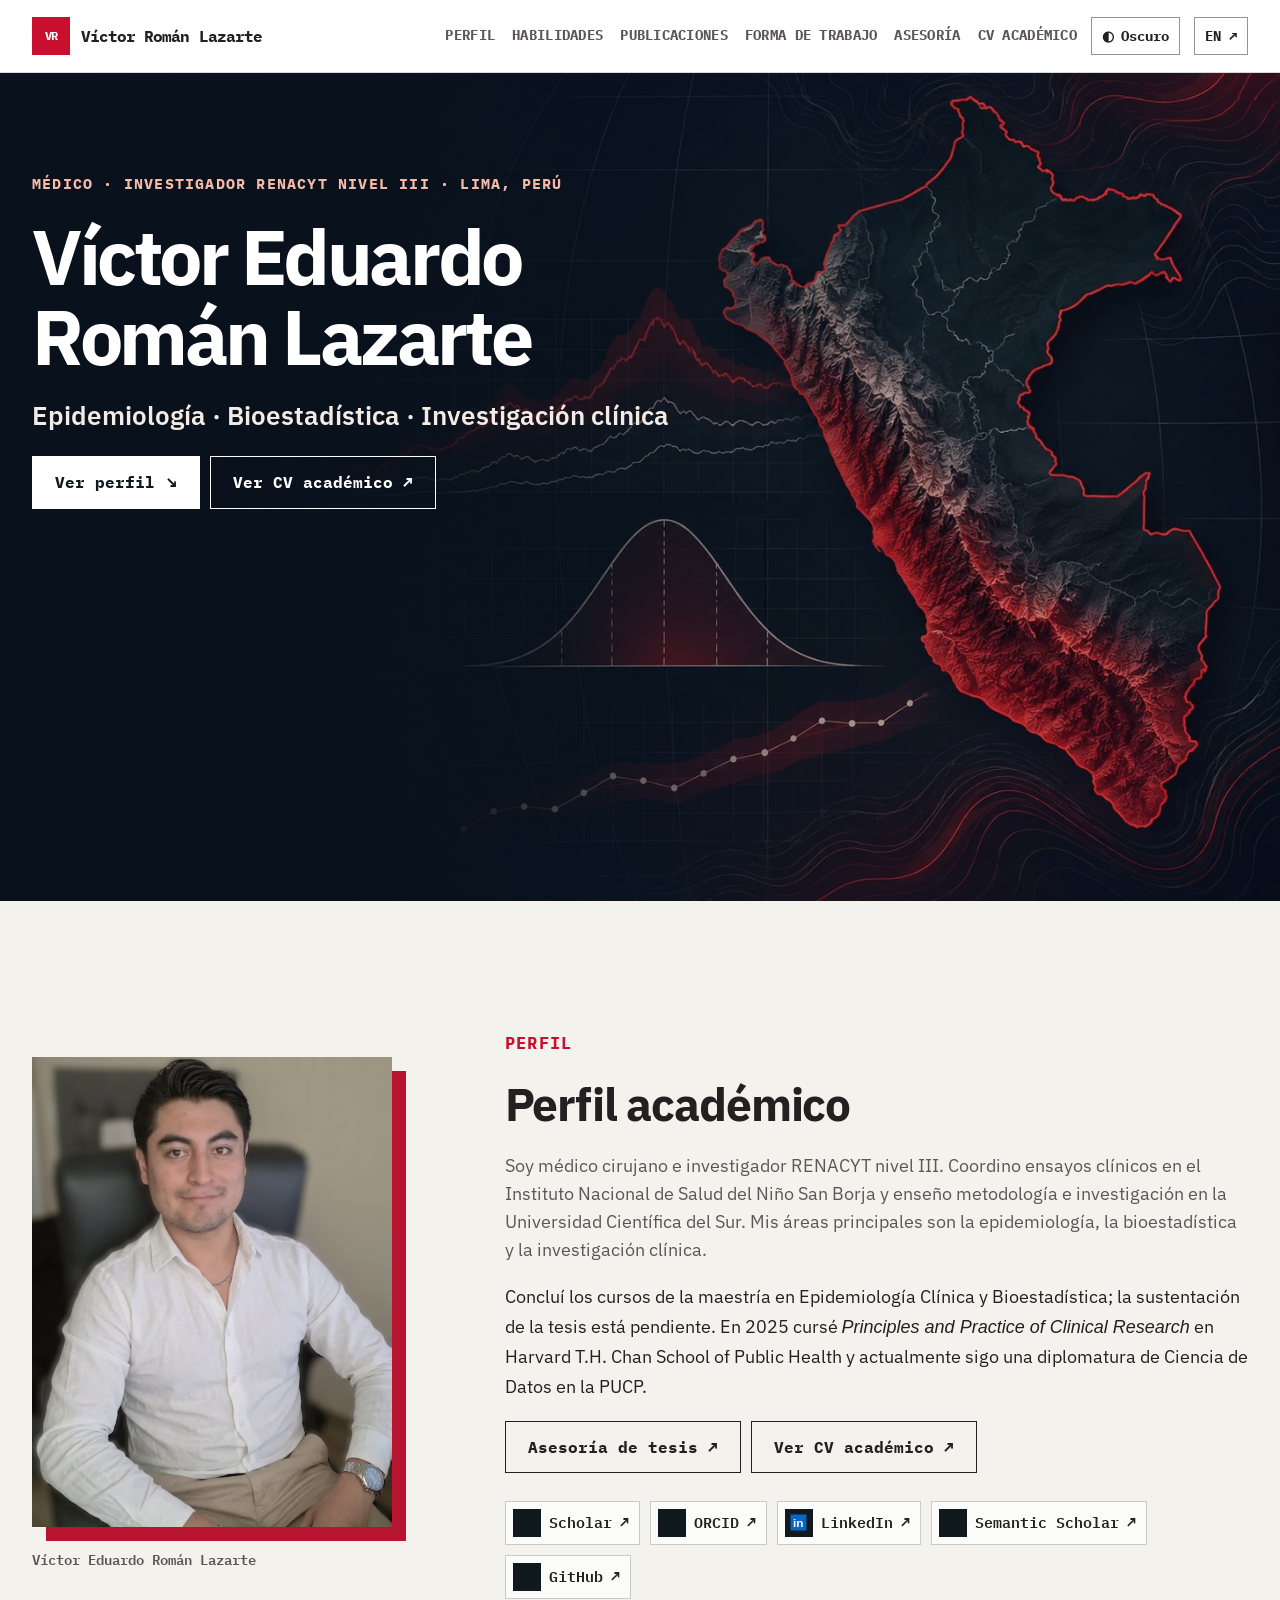
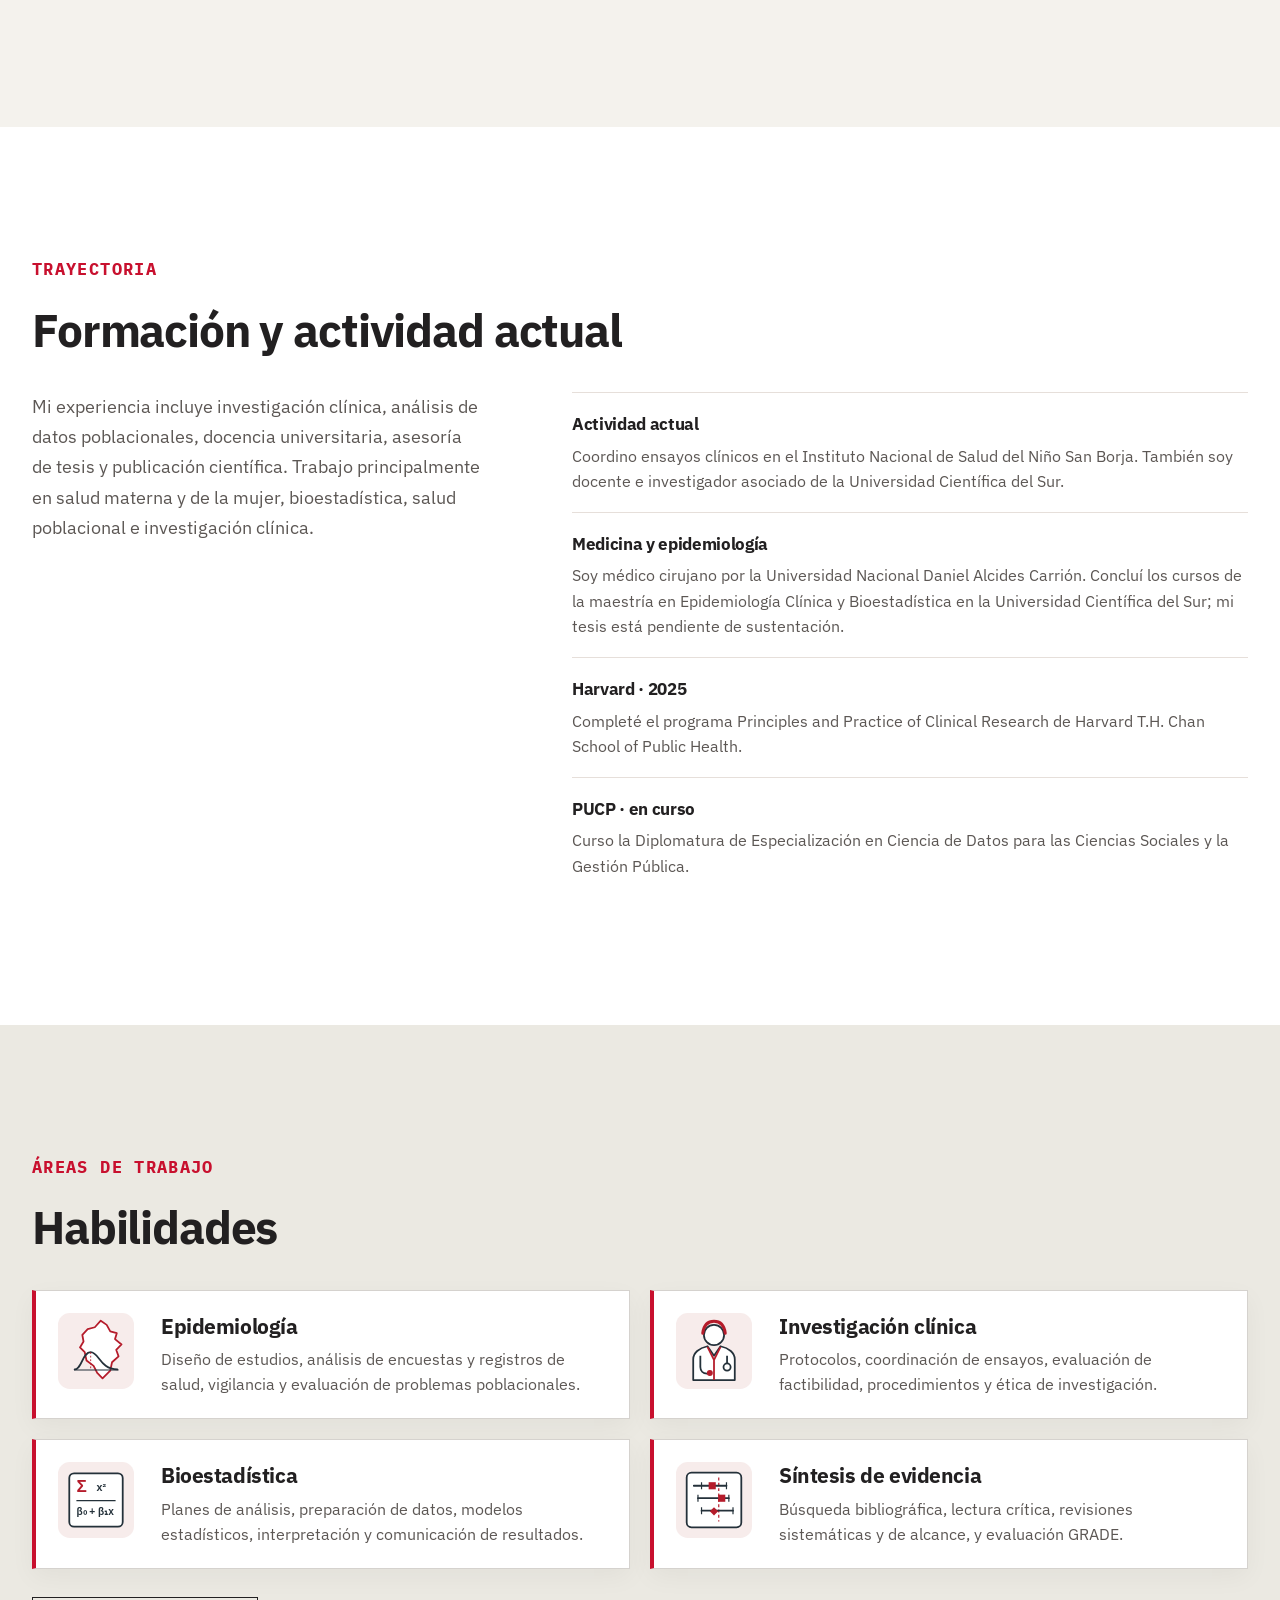
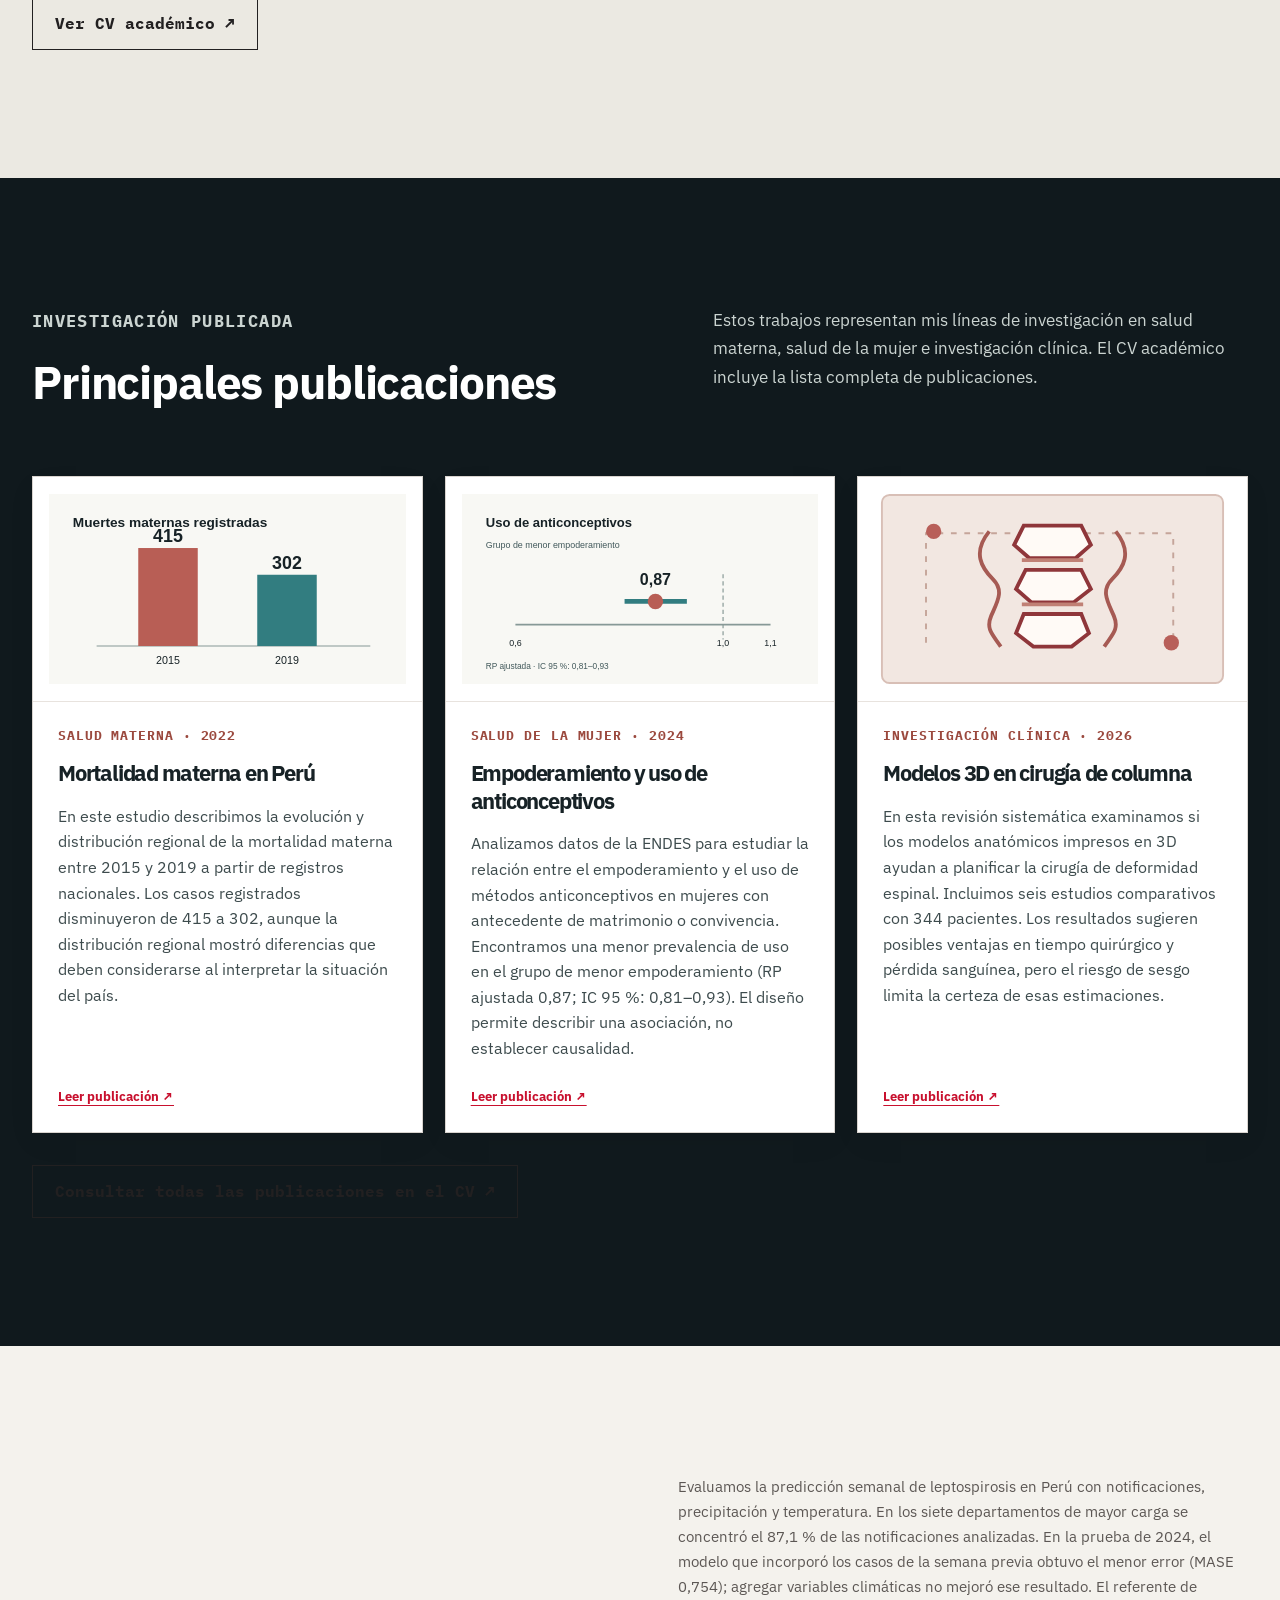
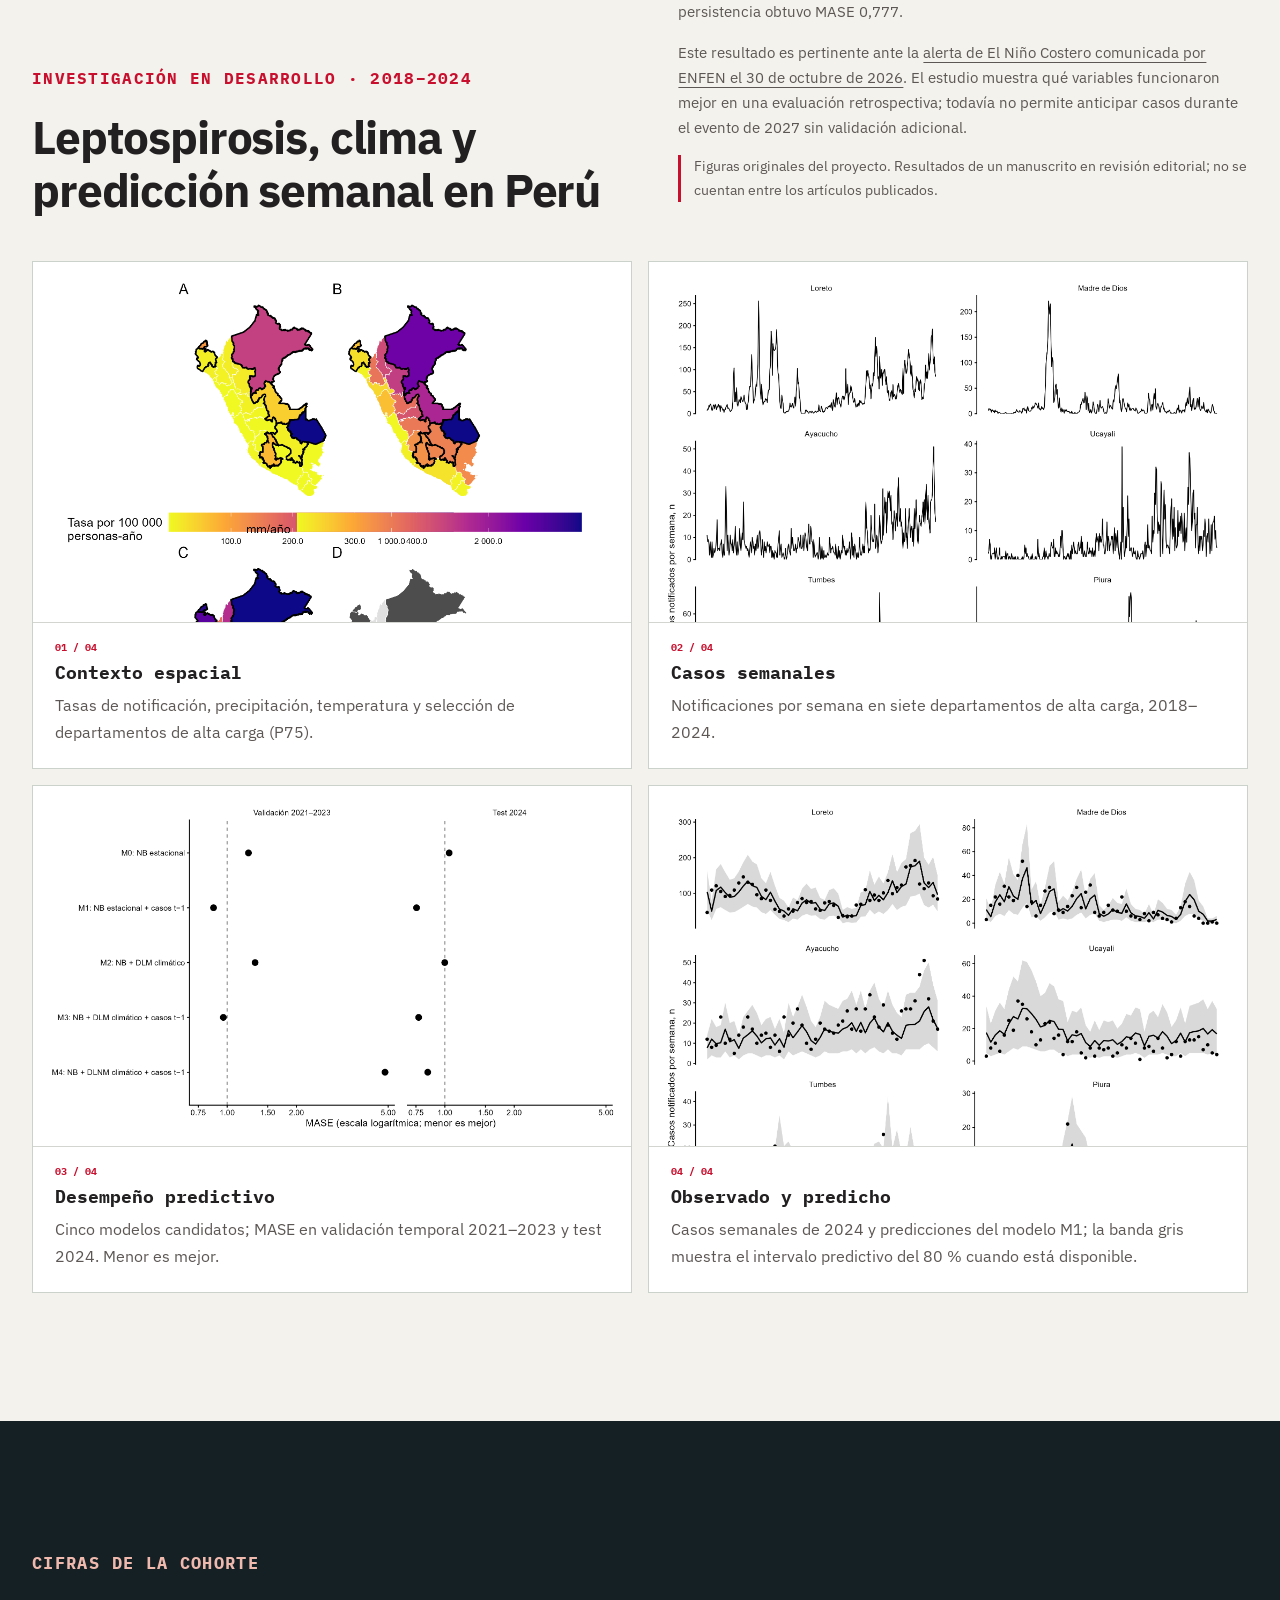
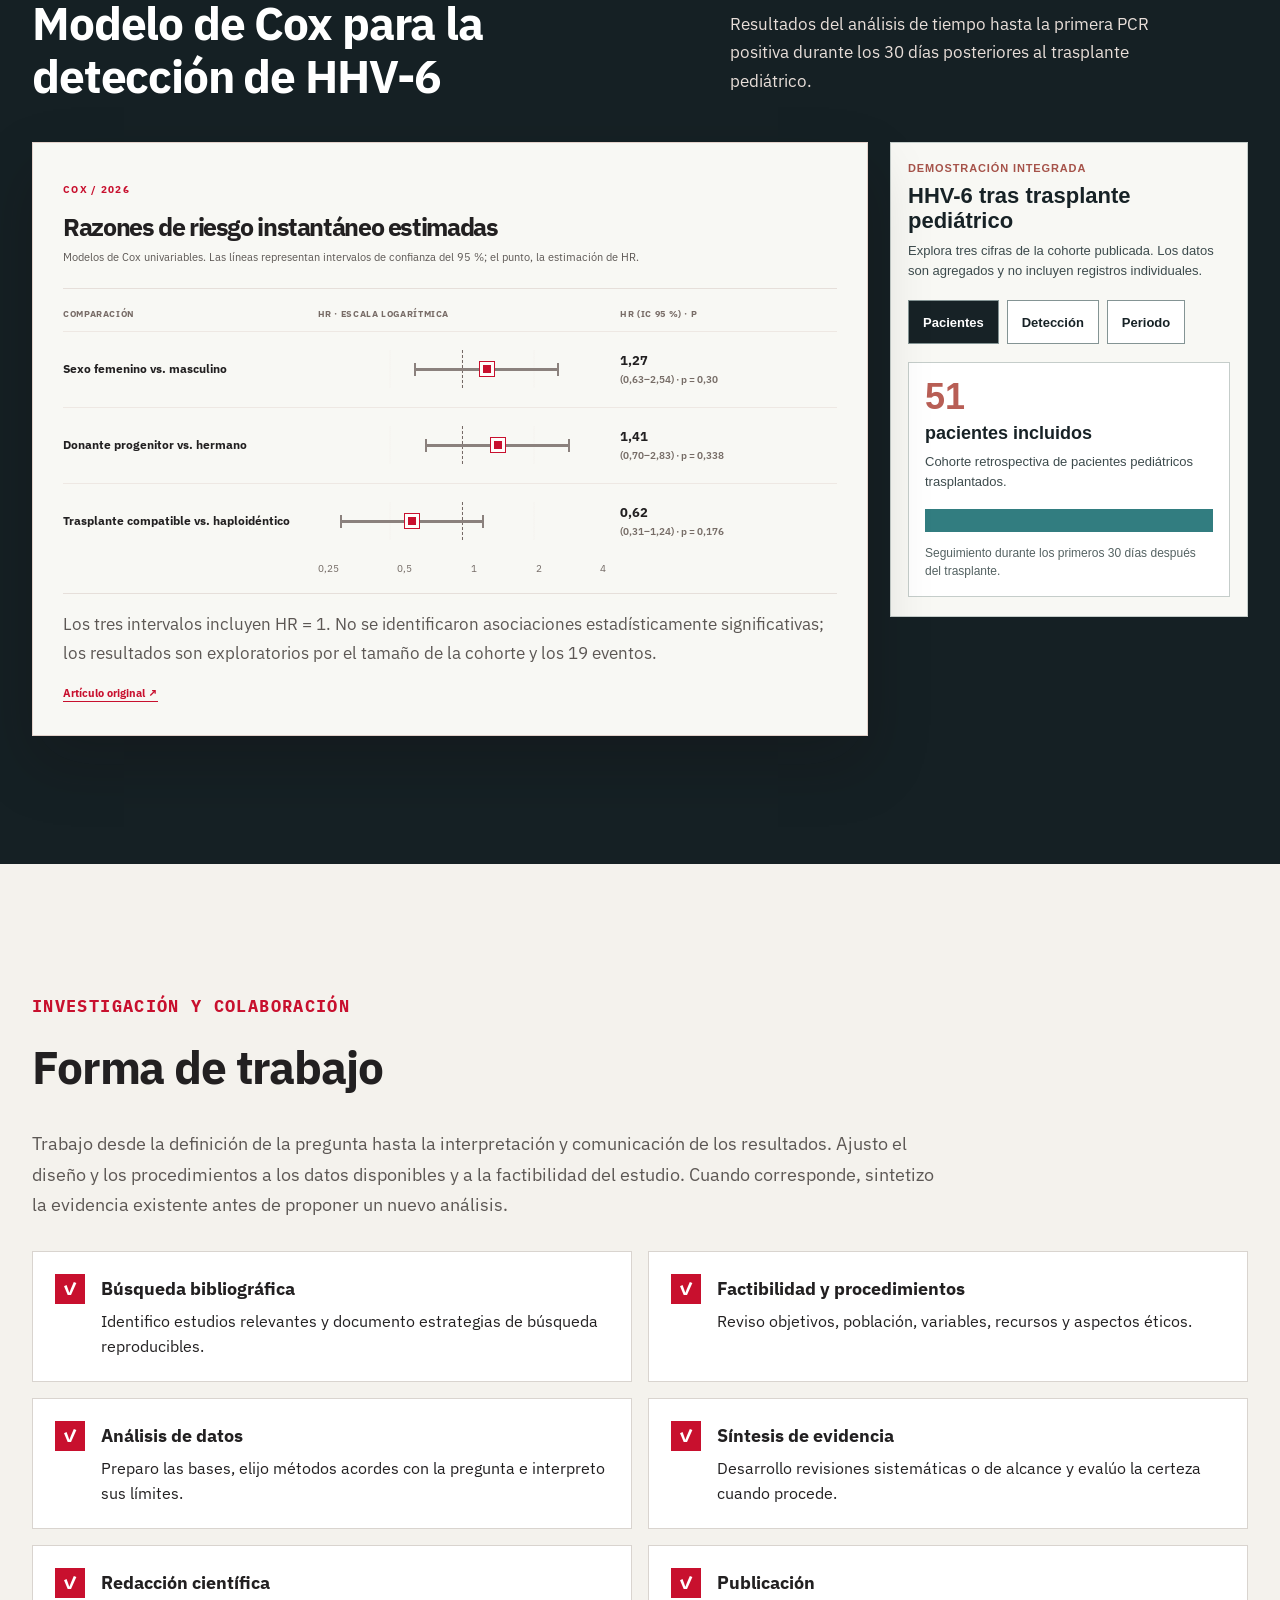
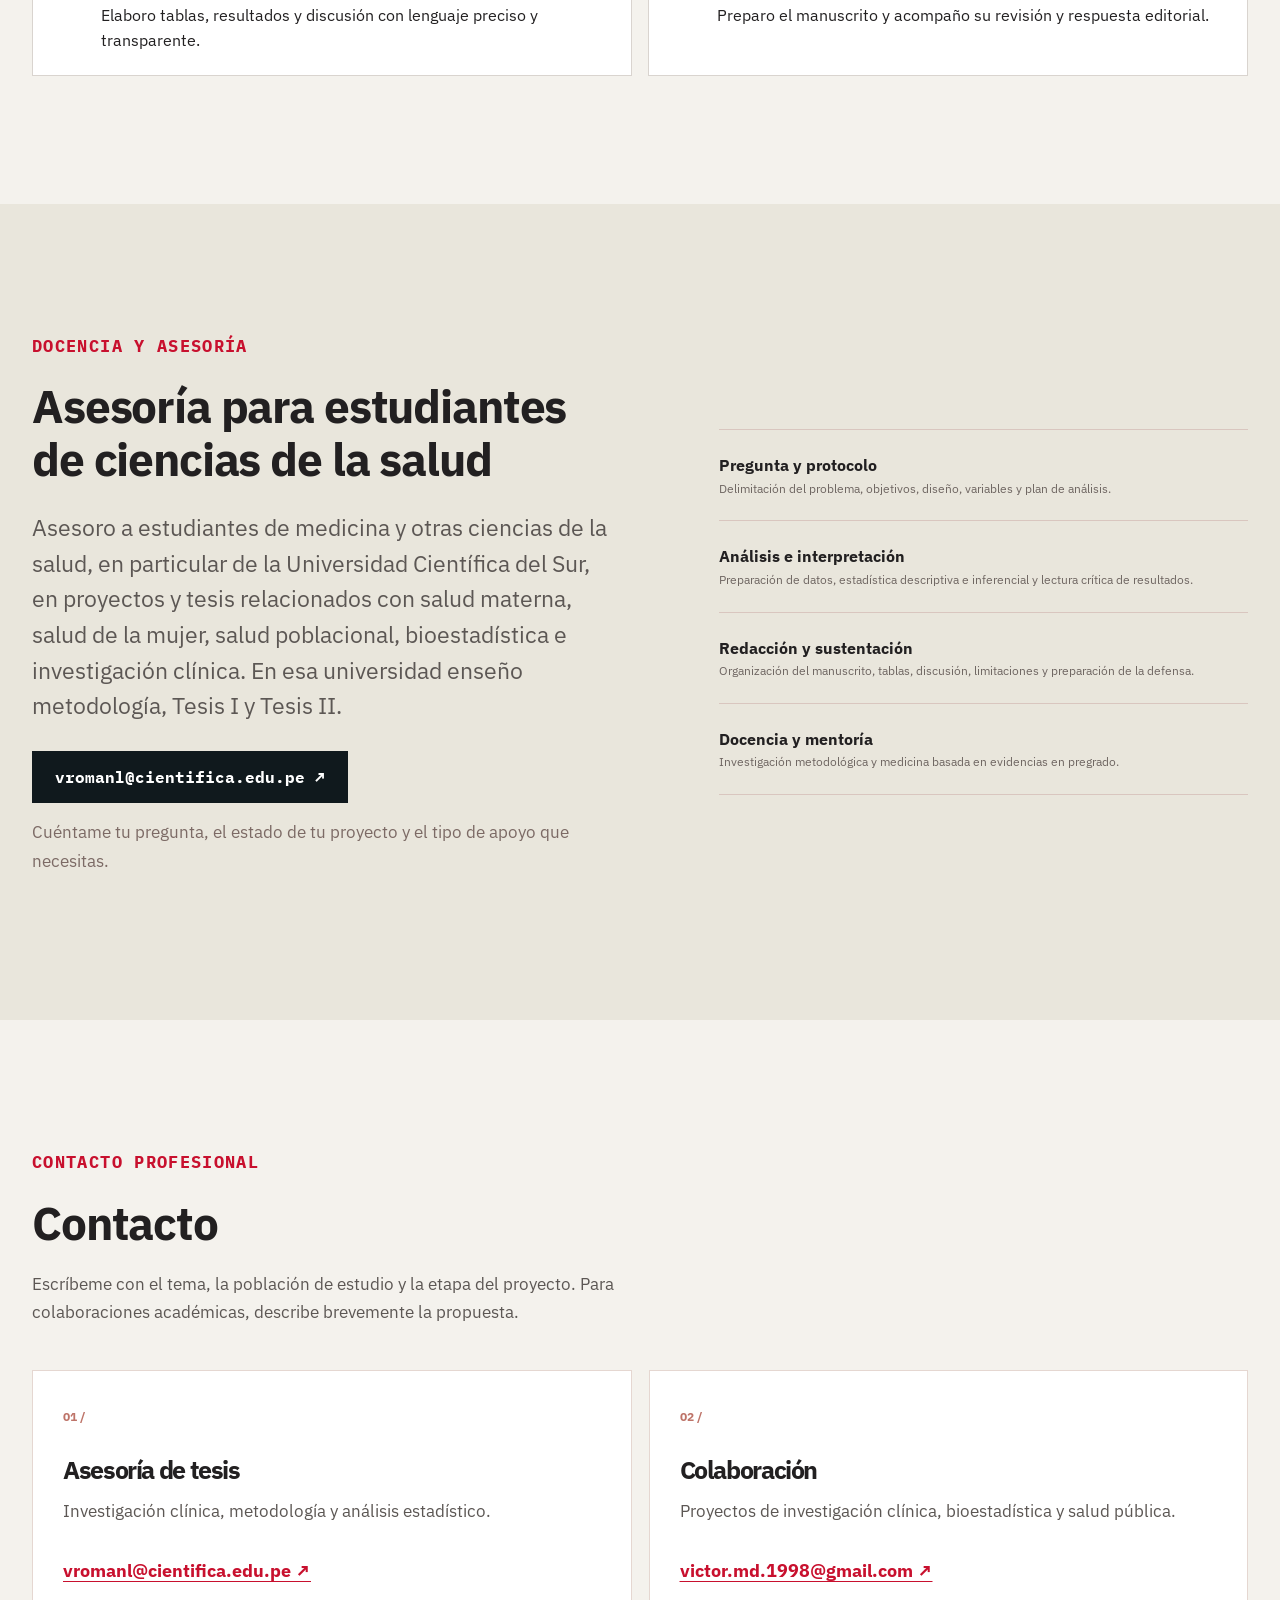
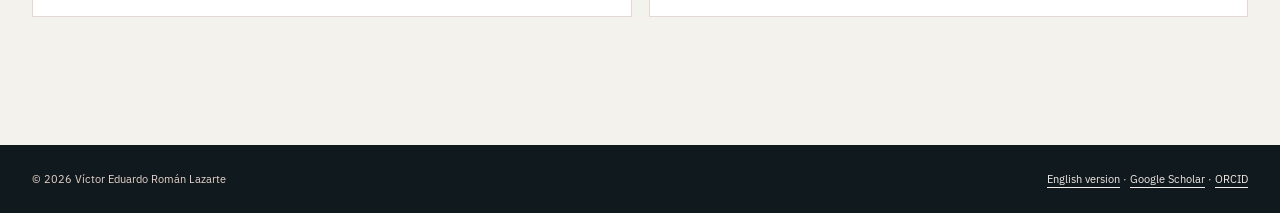
==== commit 726e42ad: "Fix mobile navigation and simplify academic hero" ====
--- a/index.html
+++ b/index.html
@@ -6,7 +6,7 @@
   <meta name="description" content="Víctor Eduardo Román Lazarte: médico, coordinador de ensayos clínicos e investigador en epidemiología, bioestadística y violencia. Asesoría de tesis en investigación clínica.">
   <title>Víctor Eduardo Román Lazarte | Investigación clínica, bioestadística y salud pública</title>
   <link rel="canonical" href="https://victorroman1998.github.io/"><link rel="alternate" hreflang="en" href="https://victorroman1998.github.io/en/"><link rel="alternate" hreflang="es" href="https://victorroman1998.github.io/">
-  <link rel="icon" href="assets/favicon.svg" type="image/svg+xml"><link rel="stylesheet" href="styles-v2.css?v=20261105-2"><script>try{document.documentElement.dataset.theme=localStorage.getItem("site-theme")||"light"}catch{}</script>
+  <link rel="icon" href="assets/favicon.svg" type="image/svg+xml"><link rel="stylesheet" href="styles-v2.css?v=20261105-1"><script>try{document.documentElement.dataset.theme=localStorage.getItem("site-theme")||"light"}catch{}</script>
   <meta property="og:type" content="profile"><meta property="og:title" content="Víctor Eduardo Román Lazarte | Investigador clínico"><meta property="og:description" content="Investigación clínica, bioestadística y salud pública. Publicaciones, docencia y asesoría de tesis."><meta property="og:image" content="https://victorroman1998.github.io/assets/victor-roman-lazarte.webp">
   <script type="application/ld+json">{"@context":"https://schema.org","@type":"Person","name":"Víctor Eduardo Román Lazarte","jobTitle":"Coordinador de ensayos clínicos e investigador","url":"https://victorroman1998.github.io/","image":"https://victorroman1998.github.io/assets/victor-roman-lazarte.webp","sameAs":["https://orcid.org/0000-0001-9664-5169","https://scholar.google.com/citations?user=KxjvJJEAAAAJ&hl=es","https://www.linkedin.com/in/victor-roman-lazarte-a9580817b/","https://github.com/victorroman1998"]}</script>
 </head>
@@ -14,7 +14,7 @@
 <a class="skip" href="#contenido">Saltar al contenido</a>
 <header class="site-header"><div class="container header-inner"><a class="brand" href="#inicio"><span class="brand-mark">VR</span><span>Víctor Román Lazarte</span></a><div class="nav-wrap"><nav class="nav" aria-label="Navegación principal"><a href="#perfil">Perfil</a><a href="#habilidades">Habilidades</a><a href="#resultados">Publicaciones</a><a href="#forma-trabajo">Forma de trabajo</a><a href="#asesoria">Asesoría</a><a href="cv/">CV académico</a></nav><button type="button" class="theme-toggle" data-theme-toggle aria-label="Cambiar modo de color" title="Cambiar modo de color"><span aria-hidden="true">◐</span><span data-theme-text>Oscuro</span></button><a class="language" href="en/" lang="en" aria-label="Read this website in English">EN ↗</a></div></div></header>
 <main id="contenido">
-<section class="hero" id="inicio"><div class="hero-cover"><div class="container hero-cover-inner"><div class="hero-copy"><p class="eyebrow">Médico · Investigador RENACYT nivel III · Lima, Perú</p><h1>Víctor Eduardo<br>Román Lazarte</h1><p class="hero-role">Epidemiología · Bioestadística · Investigación clínica</p><div class="button-row"><a class="button" href="#perfil">Ver perfil <span aria-hidden="true">↘</span></a><a class="button light" href="cv/">Ver CV académico ↗</a></div></div><div class="hero-facts" aria-label="Resumen del perfil"><div><strong>36</strong><span>publicaciones listadas en CV<small>corte: noviembre de 2026</small></span></div><div><strong>3</strong><span>áreas de investigación</span></div><div><strong>2026</strong><span>coordinación de ensayos clínicos</span></div></div></div></div></section><section class="intro-panel section"><div class="container intro-grid"><figure class="intro-portrait"><img src="assets/victor-roman-lazarte.webp" alt="Retrato de Víctor Eduardo Román Lazarte" width="720" height="1030" loading="lazy"><figcaption>Víctor Eduardo Román Lazarte</figcaption></figure><div><p class="eyebrow">Perfil</p><h2>Perfil académico</h2><p class="lead">Soy médico cirujano e investigador RENACYT nivel III. Coordino ensayos clínicos en el Instituto Nacional de Salud del Niño San Borja y enseño metodología e investigación en la Universidad Científica del Sur. Mis áreas principales son la epidemiología, la bioestadística y la investigación clínica.</p><p>Concluí los cursos de la maestría en Epidemiología Clínica y Bioestadística; la sustentación de la tesis está pendiente. En 2025 cursé <em>Principles and Practice of Clinical Research</em> en Harvard T.H. Chan School of Public Health y actualmente sigo una diplomatura de Ciencia de Datos en la PUCP.</p><div class="button-row"><a class="button light" href="#asesoria">Asesoría de tesis ↗</a><a class="button light" href="cv/">Ver CV académico ↗</a></div><div class="profile-links" aria-label="Perfiles académicos"><a href="https://scholar.google.com/citations?user=KxjvJJEAAAAJ&amp;hl=es" target="_blank" rel="noopener noreferrer"><span class="brand-icon"><img src="https://cdn.simpleicons.org/googlescholar/4285F4" alt="" loading="lazy"></span><span>Scholar</span><span aria-hidden="true">↗</span></a><a href="https://orcid.org/0000-0001-9664-5169" target="_blank" rel="noopener noreferrer"><span class="brand-icon"><img src="https://cdn.simpleicons.org/orcid/A6CE39" alt="" loading="lazy"></span><span>ORCID</span><span aria-hidden="true">↗</span></a><a href="https://www.linkedin.com/in/victor-roman-lazarte-a9580817b/" target="_blank" rel="noopener noreferrer"><span class="brand-icon"><img src="assets/linkedin-mark.svg" alt="" loading="lazy"></span><span>LinkedIn</span><span aria-hidden="true">↗</span></a><a href="https://www.semanticscholar.org/search?q=Victor%20Roman-Lazarte&amp;sort=relevance" target="_blank" rel="noopener noreferrer"><span class="brand-icon"><img src="https://cdn.simpleicons.org/semanticscholar/1857B6" alt="" loading="lazy"></span><span>Semantic Scholar</span><span aria-hidden="true">↗</span></a><a href="https://github.com/victorroman1998" target="_blank" rel="noopener noreferrer"><span class="brand-icon"><img src="https://cdn.simpleicons.org/github/FFFFFF" alt="" loading="lazy"></span><span>GitHub</span><span aria-hidden="true">↗</span></a></div></div></div></section>
+<section class="hero" id="inicio"><div class="hero-cover"><div class="container hero-cover-inner"><div class="hero-copy"><p class="eyebrow">Médico · Investigador RENACYT nivel III · Lima, Perú</p><h1>Víctor Eduardo<br>Román Lazarte</h1><p class="hero-role">Epidemiología · Bioestadística · Investigación clínica</p><div class="button-row"><a class="button" href="#perfil">Ver perfil <span aria-hidden="true">↘</span></a><a class="button light" href="cv/">Ver CV académico ↗</a></div></div></div></div></section><section class="intro-panel section"><div class="container intro-grid"><figure class="intro-portrait"><img src="assets/victor-roman-lazarte.webp" alt="Retrato de Víctor Eduardo Román Lazarte" width="720" height="1030" loading="lazy"><figcaption>Víctor Eduardo Román Lazarte</figcaption></figure><div><p class="eyebrow">Perfil</p><h2>Perfil académico</h2><p class="lead">Soy médico cirujano e investigador RENACYT nivel III. Coordino ensayos clínicos en el Instituto Nacional de Salud del Niño San Borja y enseño metodología e investigación en la Universidad Científica del Sur. Mis áreas principales son la epidemiología, la bioestadística y la investigación clínica.</p><p>Concluí los cursos de la maestría en Epidemiología Clínica y Bioestadística; la sustentación de la tesis está pendiente. En 2025 cursé <em>Principles and Practice of Clinical Research</em> en Harvard T.H. Chan School of Public Health y actualmente sigo una diplomatura de Ciencia de Datos en la PUCP.</p><div class="button-row"><a class="button light" href="#asesoria">Asesoría de tesis ↗</a><a class="button light" href="cv/">Ver CV académico ↗</a></div><div class="profile-links" aria-label="Perfiles académicos"><a href="https://scholar.google.com/citations?user=KxjvJJEAAAAJ&amp;hl=es" target="_blank" rel="noopener noreferrer"><span class="brand-icon"><img src="https://cdn.simpleicons.org/googlescholar/4285F4" alt="" loading="lazy"></span><span>Scholar</span><span aria-hidden="true">↗</span></a><a href="https://orcid.org/0000-0001-9664-5169" target="_blank" rel="noopener noreferrer"><span class="brand-icon"><img src="https://cdn.simpleicons.org/orcid/A6CE39" alt="" loading="lazy"></span><span>ORCID</span><span aria-hidden="true">↗</span></a><a href="https://www.linkedin.com/in/victor-roman-lazarte-a9580817b/" target="_blank" rel="noopener noreferrer"><span class="brand-icon"><img src="assets/linkedin-mark.svg" alt="" loading="lazy"></span><span>LinkedIn</span><span aria-hidden="true">↗</span></a><a href="https://www.semanticscholar.org/search?q=Victor%20Roman-Lazarte&amp;sort=relevance" target="_blank" rel="noopener noreferrer"><span class="brand-icon"><img src="https://cdn.simpleicons.org/semanticscholar/1857B6" alt="" loading="lazy"></span><span>Semantic Scholar</span><span aria-hidden="true">↗</span></a><a href="https://github.com/victorroman1998" target="_blank" rel="noopener noreferrer"><span class="brand-icon"><img src="https://cdn.simpleicons.org/github/FFFFFF" alt="" loading="lazy"></span><span>GitHub</span><span aria-hidden="true">↗</span></a></div></div></div></section>
 <section class="profile section" id="perfil"><div class="container"><p class="eyebrow">Trayectoria</p><h2>Formación y actividad actual</h2><div class="profile-summary"><p>Mi experiencia incluye investigación clínica, análisis de datos poblacionales, docencia universitaria, asesoría de tesis y publicación científica. Trabajo principalmente en salud materna y de la mujer, bioestadística, salud poblacional e investigación clínica.</p><ul class="fact-list"><li><strong>Actividad actual</strong><span>Coordino ensayos clínicos en el Instituto Nacional de Salud del Niño San Borja. También soy docente e investigador asociado de la Universidad Científica del Sur.</span></li><li><strong>Medicina y epidemiología</strong><span>Soy médico cirujano por la Universidad Nacional Daniel Alcides Carrión. Concluí los cursos de la maestría en Epidemiología Clínica y Bioestadística en la Universidad Científica del Sur; mi tesis está pendiente de sustentación.</span></li><li><strong>Harvard · 2025</strong><span>Completé el programa Principles and Practice of Clinical Research de Harvard T.H. Chan School of Public Health.</span></li><li><strong>PUCP · en curso</strong><span>Curso la Diplomatura de Especialización en Ciencia de Datos para las Ciencias Sociales y la Gestión Pública.</span></li></ul></div></div></section>
 <section class="profile skills-section section" id="habilidades"><div class="container"><p class="eyebrow">Áreas de trabajo</p><h2>Habilidades</h2><div class="skills-grid"><article class="skill-group"><img class="skill-icon" src="assets/icon-epidemiologia.svg" alt="" width="96" height="96" loading="lazy"><div><h3>Epidemiología</h3><p>Diseño de estudios, análisis de encuestas y registros de salud, vigilancia y evaluación de problemas poblacionales.</p></div></article><article class="skill-group"><img class="skill-icon" src="assets/icon-investigacion-clinica.svg" alt="" width="96" height="96" loading="lazy"><div><h3>Investigación clínica</h3><p>Protocolos, coordinación de ensayos, evaluación de factibilidad, procedimientos y ética de investigación.</p></div></article><article class="skill-group"><img class="skill-icon" src="assets/icon-bioestadistica.svg" alt="" width="96" height="96" loading="lazy"><div><h3>Bioestadística</h3><p>Planes de análisis, preparación de datos, modelos estadísticos, interpretación y comunicación de resultados.</p></div></article><article class="skill-group"><img class="skill-icon" src="assets/icon-evidencia.svg" alt="" width="96" height="96" loading="lazy"><div><h3>Síntesis de evidencia</h3><p>Búsqueda bibliográfica, lectura crítica, revisiones sistemáticas y de alcance, y evaluación GRADE.</p></div></article></div><a class="button light" href="cv/">Ver CV académico ↗</a></div></section>
 <section class="results section" id="resultados"><div class="container"><div class="section-head"><div><p class="eyebrow">Investigación publicada</p><h2>Principales publicaciones</h2></div><p>Estos trabajos representan mis líneas de investigación en salud materna, salud de la mujer e investigación clínica. El CV académico incluye la lista completa de publicaciones.</p></div><div class="findings-grid"><article class="finding-card"><img src="assets/maternal-mortality.svg" alt="Gráfico de muertes maternas registradas: 415 en 2015 y 302 en 2019" width="600" height="320" loading="lazy"><div class="finding-copy"><span class="finding-type">Salud materna · 2022</span><h3>Mortalidad materna en Perú</h3><p>En este estudio describimos la evolución y distribución regional de la mortalidad materna entre 2015 y 2019 a partir de registros nacionales. Los casos registrados disminuyeron de 415 a 302, aunque la distribución regional mostró diferencias que deben considerarse al interpretar la situación del país.</p><a class="text-link" href="https://doi.org/10.24245/gom.v90i10.8037" target="_blank" rel="noopener noreferrer">Leer publicación ↗</a></div></article><article class="finding-card"><img src="assets/contraception.svg" alt="Razón de prevalencia ajustada de 0,87 en el grupo de menor empoderamiento" width="600" height="320" loading="lazy"><div class="finding-copy"><span class="finding-type">Salud de la mujer · 2024</span><h3>Empoderamiento y uso de anticonceptivos</h3><p>Analizamos datos de la ENDES para estudiar la relación entre el empoderamiento y el uso de métodos anticonceptivos en mujeres con antecedente de matrimonio o convivencia. Encontramos una menor prevalencia de uso en el grupo de menor empoderamiento (RP ajustada 0,87; IC 95 %: 0,81–0,93). El diseño permite describir una asociación, no establecer causalidad.</p><a class="text-link" href="https://doi.org/10.1016/j.conx.2024.100115" target="_blank" rel="noopener noreferrer">Leer publicación ↗</a></div></article><article class="finding-card"><img src="assets/clinical-3d.svg" alt="Esquema de modelos anatómicos para planificar cirugía de columna" width="600" height="320" loading="lazy"><div class="finding-copy"><span class="finding-type">Investigación clínica · 2026</span><h3>Modelos 3D en cirugía de columna</h3><p>En esta revisión sistemática examinamos si los modelos anatómicos impresos en 3D ayudan a planificar la cirugía de deformidad espinal. Incluimos seis estudios comparativos con 344 pacientes. Los resultados sugieren posibles ventajas en tiempo quirúrgico y pérdida sanguínea, pero el riesgo de sesgo limita la certeza de esas estimaciones.</p><a class="text-link" href="https://pubmed.ncbi.nlm.nih.gov/42549979/" target="_blank" rel="noopener noreferrer">Leer publicación ↗</a></div></article></div><div class="publication-more"><a class="button light" href="cv/#publications">Consultar todas las publicaciones en el CV ↗</a></div></div></section>
--- a/styles-v2.css
+++ b/styles-v2.css
@@ -485,3 +485,91 @@
 @media (max-width: 1000px) { .findings-grid { grid-template-columns: 1fr 1fr; } }
 @media (max-width: 800px) { .profile-summary, .process-grid { grid-template-columns: 1fr; } .findings-grid { grid-template-columns: 1fr; } .embedded-demo { height: 430px; } }
 @media (max-width: 550px) { .skills-grid { grid-template-columns: 1fr; } .finding-card > img { height: 190px; } .finding-copy { padding: 20px; } .embedded-demo { height: 440px; } .nav { gap: 14px; } }
+
+/* Academic profile refresh: readable type, clear sections, Peru data artwork */
+:root { --red: #c8102e; --accent: #c8102e; }
+body { font-size: 17px; line-height: 1.65; }
+p, li { overflow-wrap: anywhere; }
+h1, h2, h3, .cv-title h1 { font-family: 'IBM Plex Sans', Arial, sans-serif; }
+h2 { line-height: 1.15; letter-spacing: -.025em; }
+.site-header { background: rgba(255,255,255,.97); }
+.nav { gap: 17px; }
+.nav a, .language, .theme-toggle { font-size: 14px; }
+.brand { font-size: 16px; }
+.eyebrow { font-size: 13px; letter-spacing: .08em; }
+.section p, .section li { font-size: 17px; line-height: 1.68; }
+.section .lead { font-size: clamp(19px,2vw,23px); line-height: 1.55; }
+.section h2 { font-size: clamp(31px,3.6vw,49px); line-height: 1.14; }
+.section h3 { font-size: clamp(20px,2vw,25px); line-height: 1.25; }
+.button, .text-link { font-size: 16px; }
+.hero-cover { background-image: linear-gradient(90deg, rgba(8,17,28,.96) 0%, rgba(8,17,28,.84) 34%, rgba(8,17,28,.16) 77%), url('assets/hero-peru-datos.jpg'); background-position: center, center right; }
+.hero-cover-inner { padding-top: clamp(86px,11vh,135px); }
+.hero h1 { font-family: 'IBM Plex Sans', Arial, sans-serif; font-size: clamp(51px,6vw,86px); letter-spacing: -.045em; line-height: 1.04; }
+.hero-role { font-size: clamp(20px,2vw,26px); line-height: 1.4; }
+.hero .eyebrow { font-size: 15px; }
+.hero-facts span { font-size: 15px; line-height: 1.45; }
+.hero-facts small { font-size: 13px; line-height: 1.45; }
+.intro-grid > div > p:not(.eyebrow), .profile-summary > p { font-size: 18px; }
+.profile-links a { font-size: 15px; }
+.intro-portrait figcaption { font-size: 14px; }
+.profile-summary { align-items: start; }
+.fact-list li { padding: 17px 0; }
+.fact-list strong { font-size: 17px; }
+.fact-list span { font-size: 16px; line-height: 1.6; }
+.skills-grid { gap: 20px; margin-top: 35px; }
+.skills-section .skill-group { display: grid; grid-template-columns: 84px minmax(0,1fr); align-items: start; gap: 19px; padding: 22px; border: 1px solid #d5d2ce; border-left: 4px solid var(--red); border-radius: 12px; background: #fff; box-shadow: 0 8px 24px rgba(26,29,33,.045); }
+.skill-icon { display: block; width: 76px; height: 76px; object-fit: contain; }
+.skills-section .skill-group h3 { font-size: 21px; margin: 0 0 8px; }
+.skills-section .skill-group p { font-size: 16px; line-height: 1.55; }
+.findings-grid { gap: 22px; }
+.finding-card { border: 1px solid #d9d4cf; border-radius: 12px; overflow: hidden; background: #fff; box-shadow: 0 10px 28px rgba(26,29,33,.045); }
+.finding-card > img { height: 225px; padding: 16px; border: 0; border-bottom: 1px solid #e8e3de; }
+.finding-copy { padding: 25px; }
+.finding-copy h3 { font-size: 22px; }
+.finding-copy p { font-size: 16px; line-height: 1.6; }
+.finding-type { font-size: 13px; }
+.publication-more { margin-top: 32px; }
+.lepto-intro p, .lepto-figure figcaption p { font-size: 16px; }
+.source-note { font-size: 14px !important; }
+.process-lead { max-width: 920px; margin-bottom: 31px; font-size: 18px !important; }
+.work-checklist { display: grid; grid-template-columns: repeat(2,minmax(0,1fr)); gap: 16px; list-style: none; margin: 0; padding: 0; }
+.work-checklist li { display: grid; grid-template-columns: 32px minmax(0,1fr); gap: 14px; padding: 22px; border: 1px solid #d9d4cf; border-radius: 12px; background: #fff; }
+.check-icon { display: grid; place-items: center; width: 30px; height: 30px; border-radius: 50%; background: var(--red); color: #fff; font: 700 18px/1 'IBM Plex Sans',Arial,sans-serif; }
+.work-checklist strong { font-size: 18px; }
+.work-checklist p { margin: 5px 0 0; font-size: 16px !important; line-height: 1.55; }
+.cv-sheet { width: min(100%,1050px); }
+.cv-title h1 { font-size: clamp(34px,4vw,52px); letter-spacing: -.025em; }
+.cv-title > p:not(.eyebrow), .cv-contact, .cv-section > p, .cv-facts strong, .cv-facts span, .pub-list li, .pub-list a, .cv-end { font-family: 'IBM Plex Sans',Arial,sans-serif; }
+.cv-title > p:not(.eyebrow) { font-size: 16px; }
+.cv-section h2 { font: 700 24px/1.2 'IBM Plex Sans',Arial,sans-serif; letter-spacing: -.02em; }
+.cv-section > p { font-size: 17px; line-height: 1.65; }
+.cv-facts strong, .cv-facts span { font-size: 16px; line-height: 1.55; }
+.pub-list li { font-size: 16px; line-height: 1.55; }
+.pub-list a { font-size: 15px; }
+.cv-end { font-size: 15px; }
+html[data-theme=dark] .skills-section .skill-group, html[data-theme=dark] .work-checklist li, html[data-theme=dark] .finding-card { background: #223034; color: #f3f5f4; border-color: #526064; }
+html[data-theme=dark] .skills-section .skill-group p, html[data-theme=dark] .work-checklist p, html[data-theme=dark] .finding-copy p { color: #e1e8e5; }
+@media (max-width: 1050px) { .nav { gap: 11px; } .nav a { font-size: 13px; } }
+@media (max-width: 800px) { .work-checklist { grid-template-columns: 1fr; } .skills-grid { gap: 14px; } }
+@media (max-width: 550px) {
+  body { font-size: 16px; }
+  .hero-cover { min-height: 700px; background-image: linear-gradient(180deg, rgba(8,17,28,.88) 0%, rgba(8,17,28,.8) 46%, rgba(8,17,28,.34) 100%), url('assets/hero-peru-datos.jpg'); background-position: center, 68% center; }
+  .hero-cover-inner { padding-top: 95px; padding-bottom: 22px; }
+  .hero h1 { font-size: clamp(42px,11vw,61px); }
+  .hero-role { font-size: 19px; }
+  .hero .eyebrow { font-size: 13px; }
+  .hero-facts { grid-template-columns: 1fr; }
+  .hero-facts > div { min-height: 0; padding: 9px 4px; border-right: 0; border-bottom: 1px solid rgba(255,255,255,.25); }
+  .hero-facts strong { font-size: 20px; min-width: 58px; }
+  .hero-facts span { font-size: 14px; }
+  .hero-facts small { font-size: 12px; }
+  .section p, .section li { font-size: 16px; }
+  .section h2 { font-size: 32px; }
+  .skills-section .skill-group { grid-template-columns: 66px minmax(0,1fr); gap: 14px; padding: 18px; }
+  .skill-icon { width: 62px; height: 62px; }
+  .finding-copy { padding: 22px; }
+  .finding-copy p { font-size: 16px; }
+  .cv-sheet { padding: 22px 18px; }
+  .cv-facts li { grid-template-columns: 1fr; gap: 5px; }
+  .cv-title h1 { font-size: 34px; }
+}
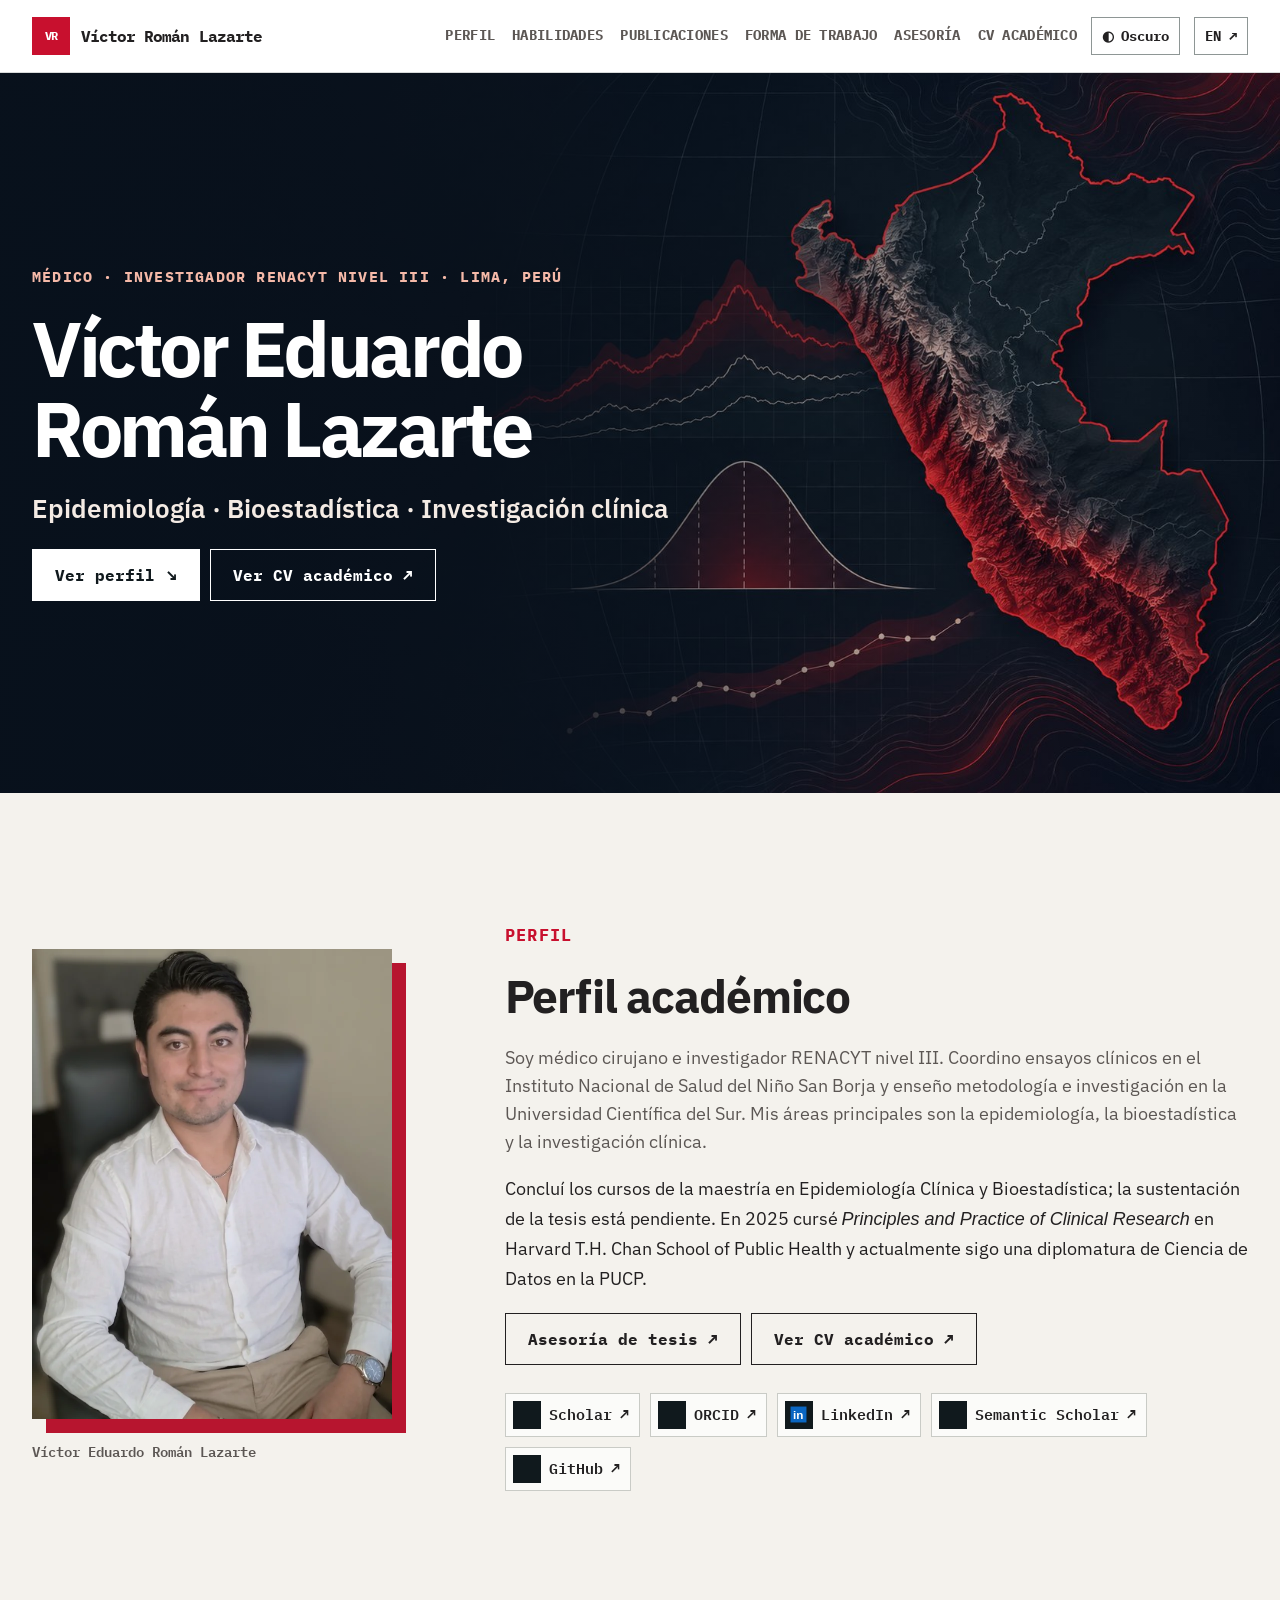
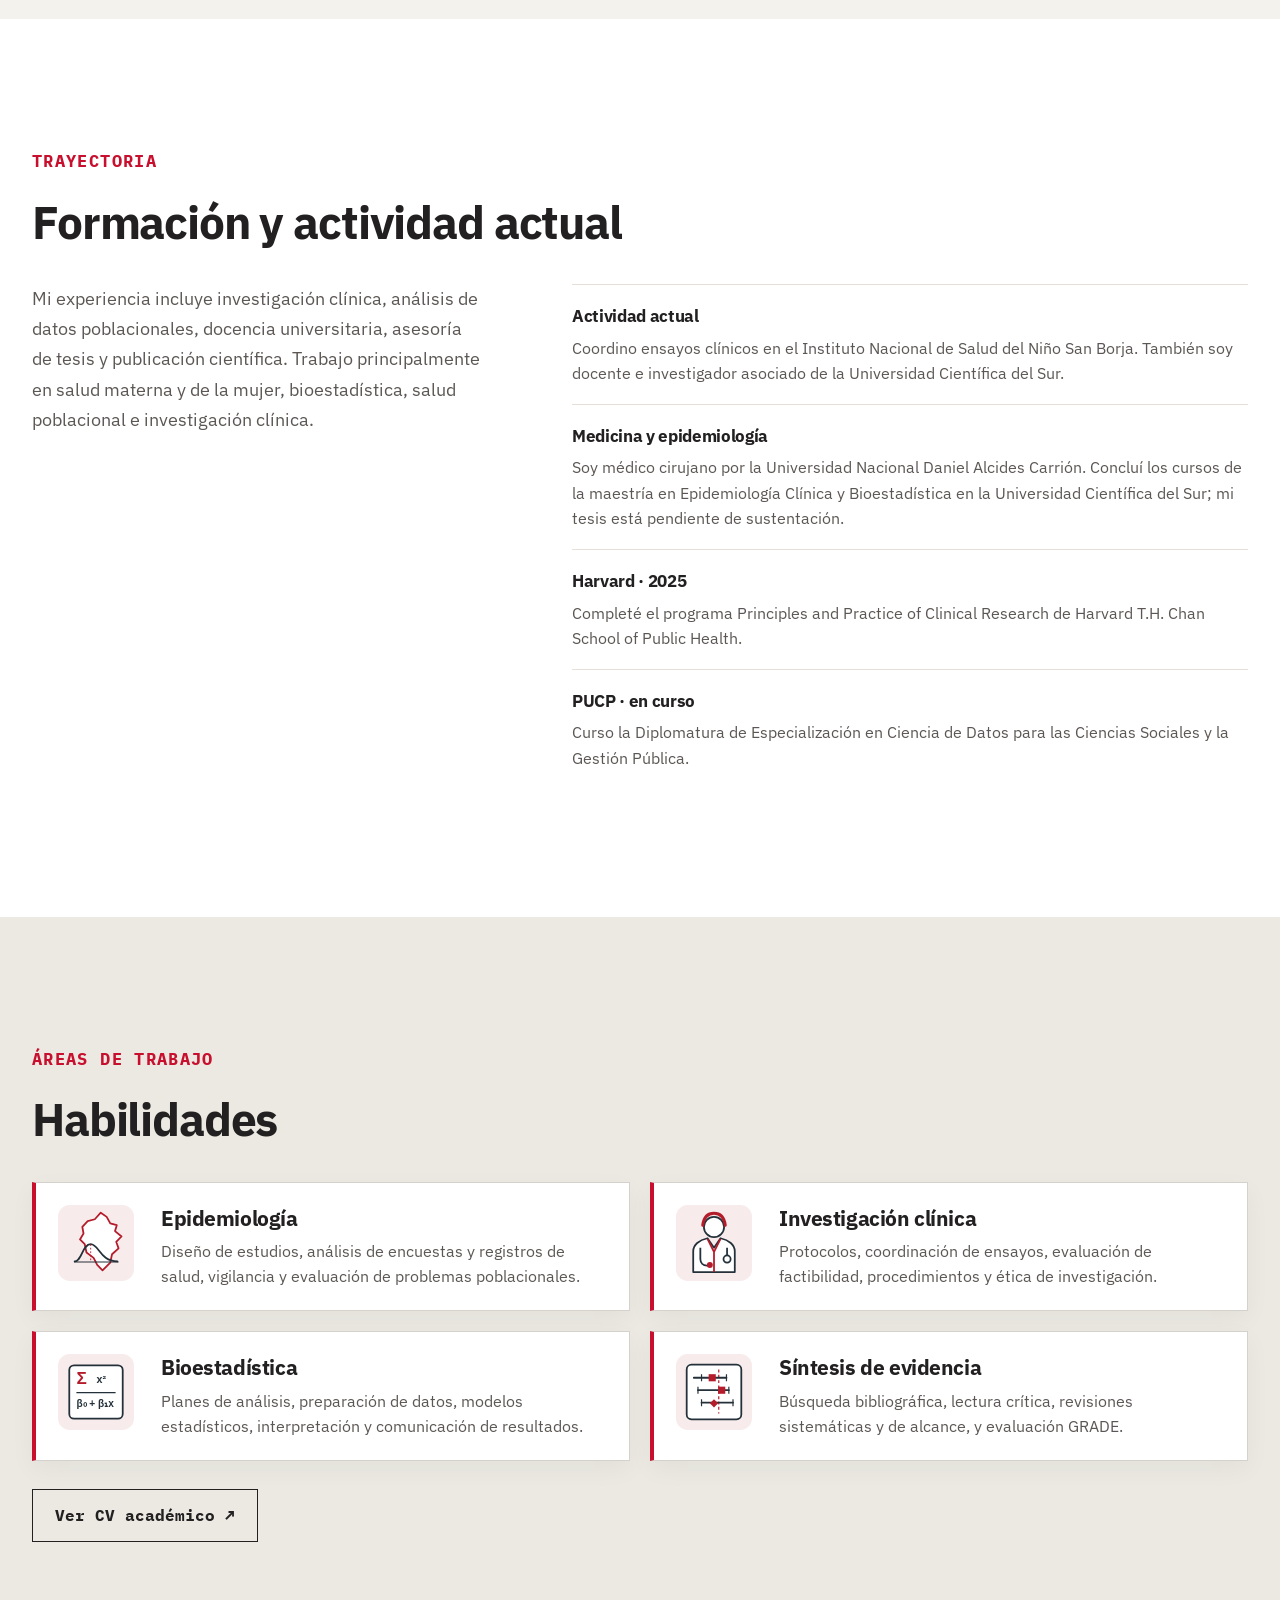
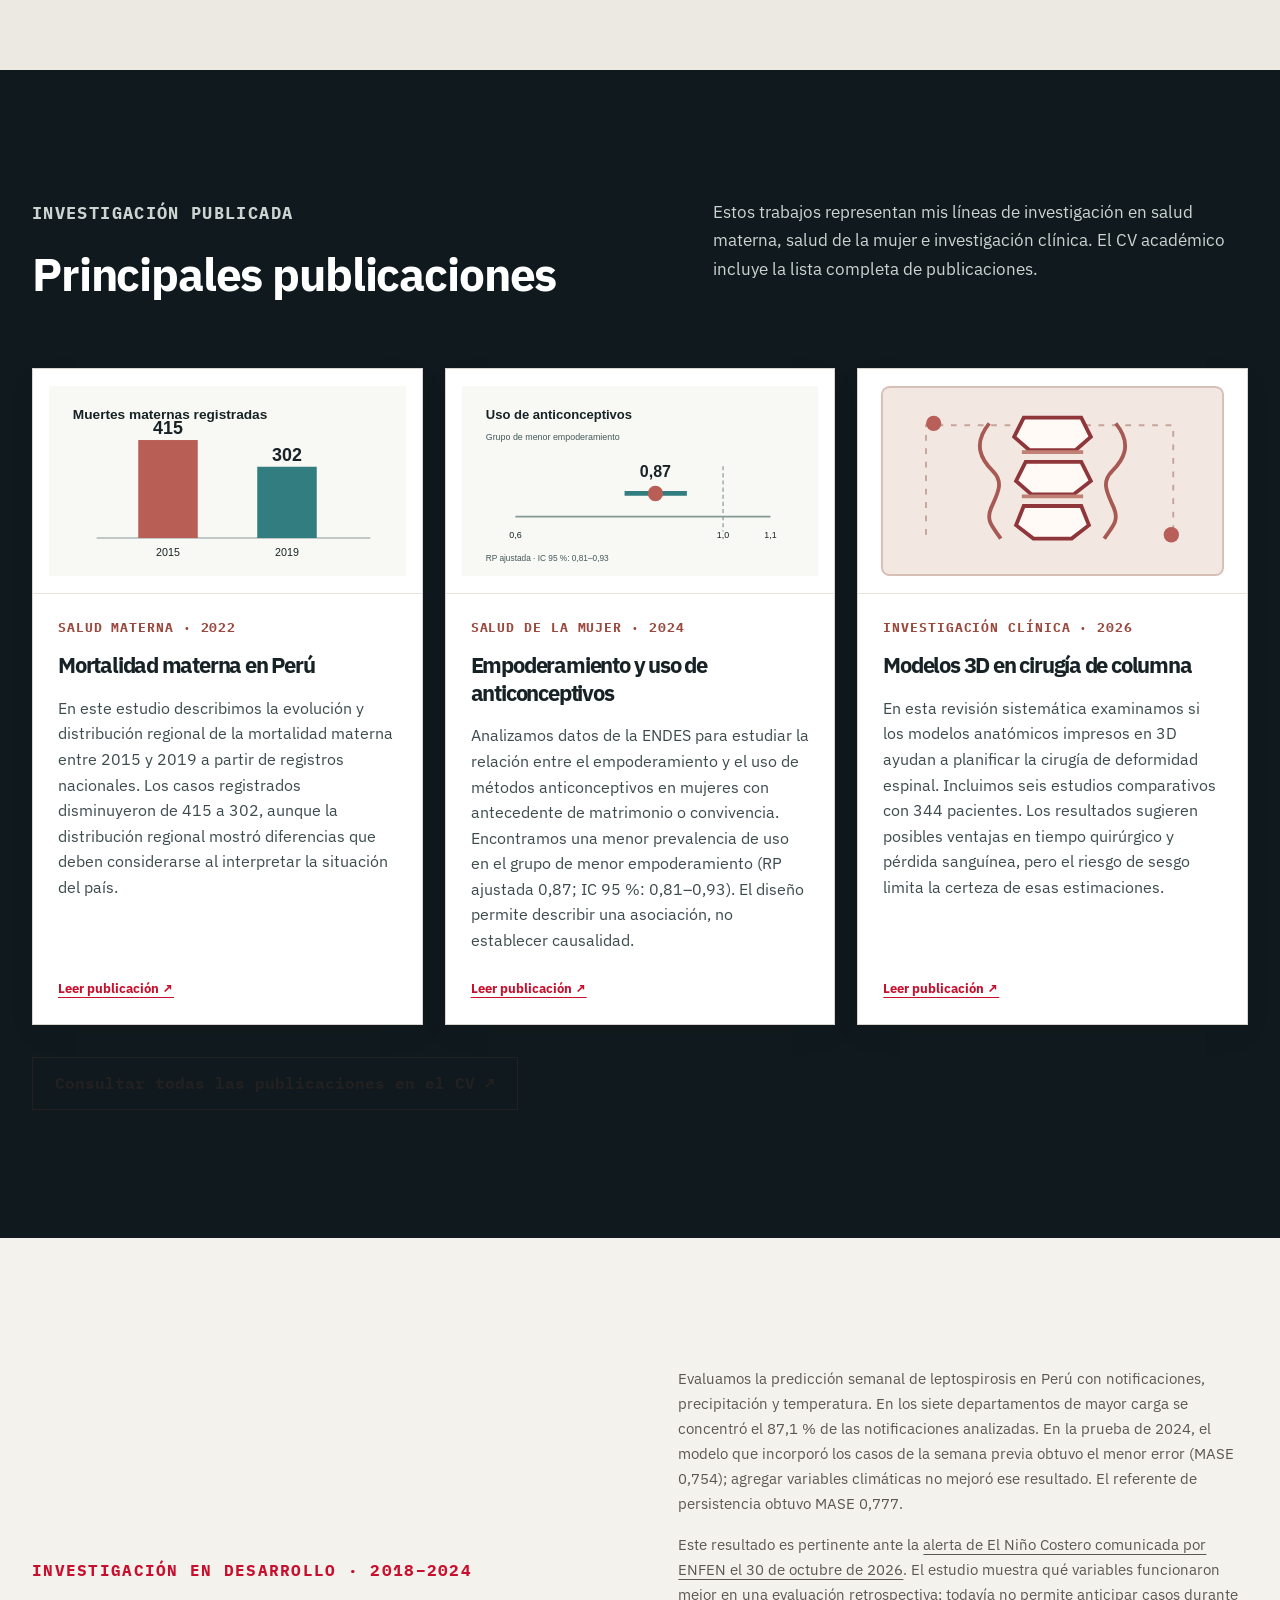
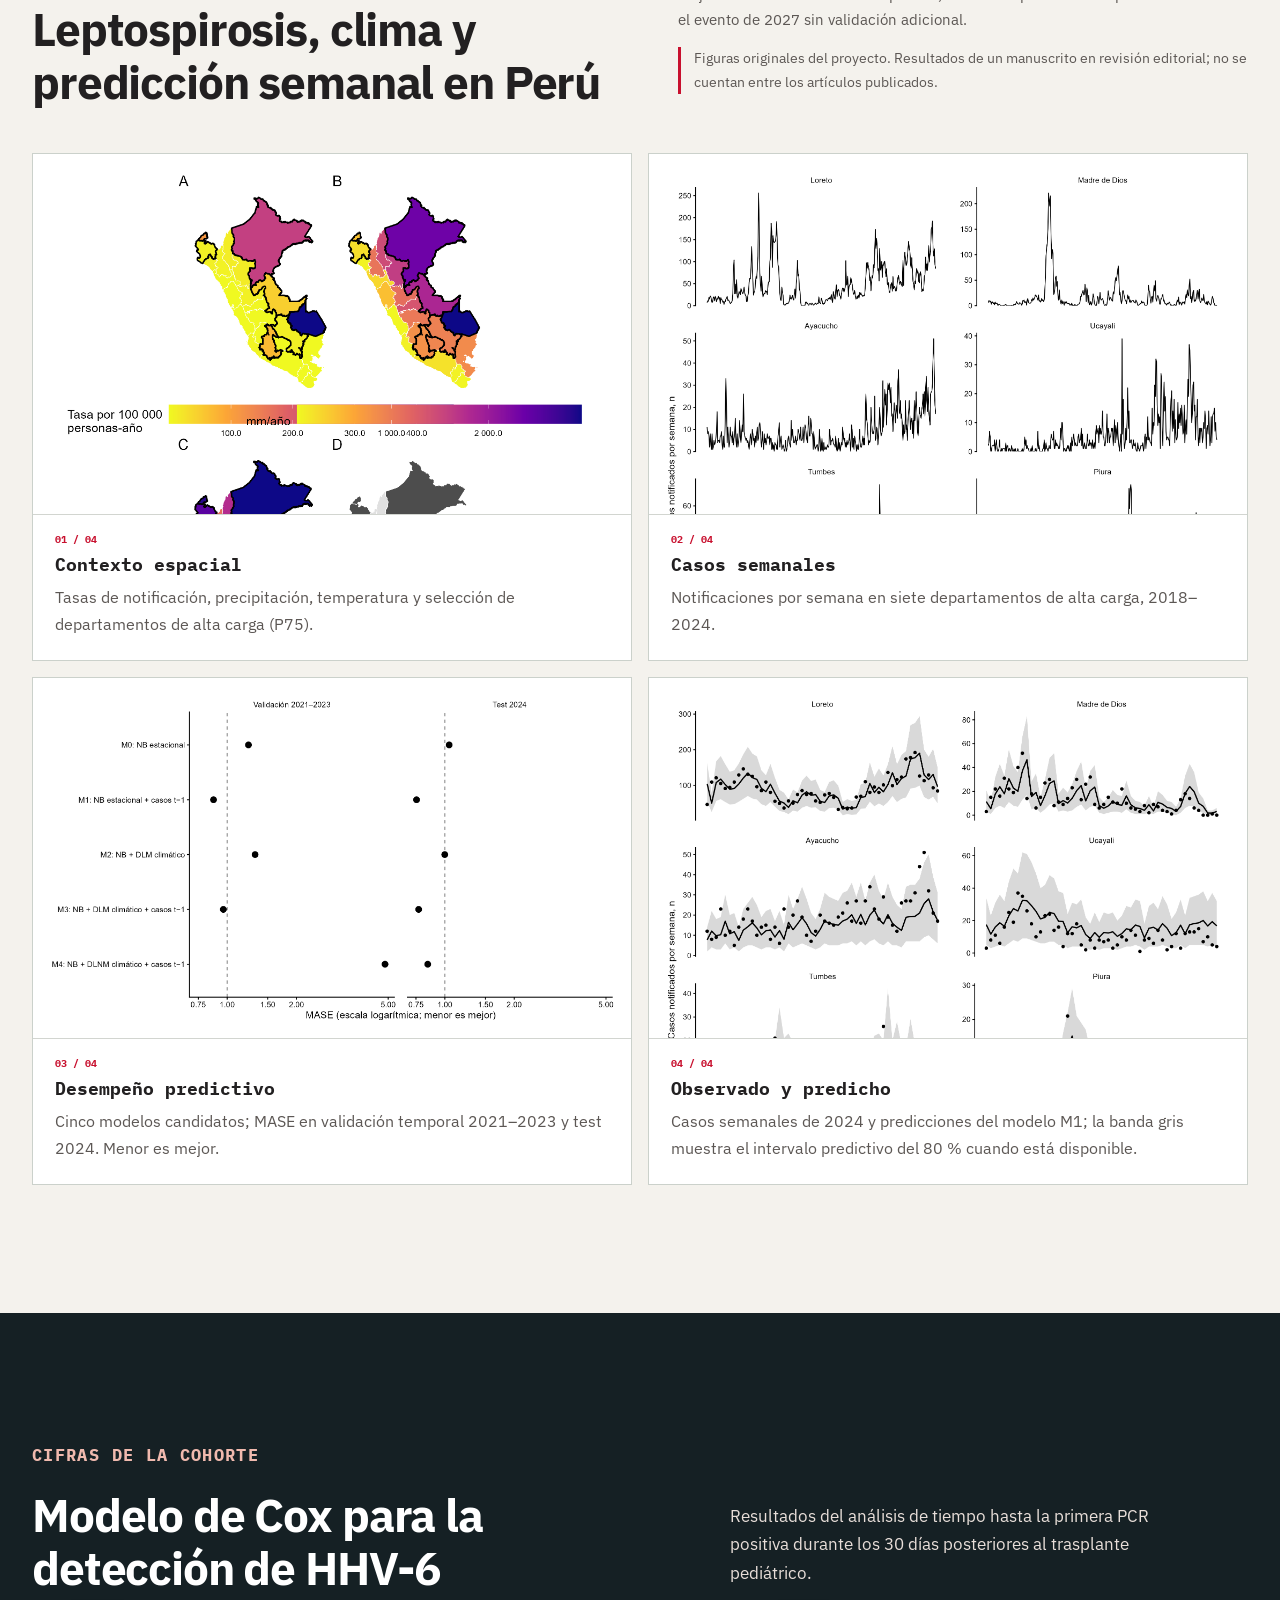
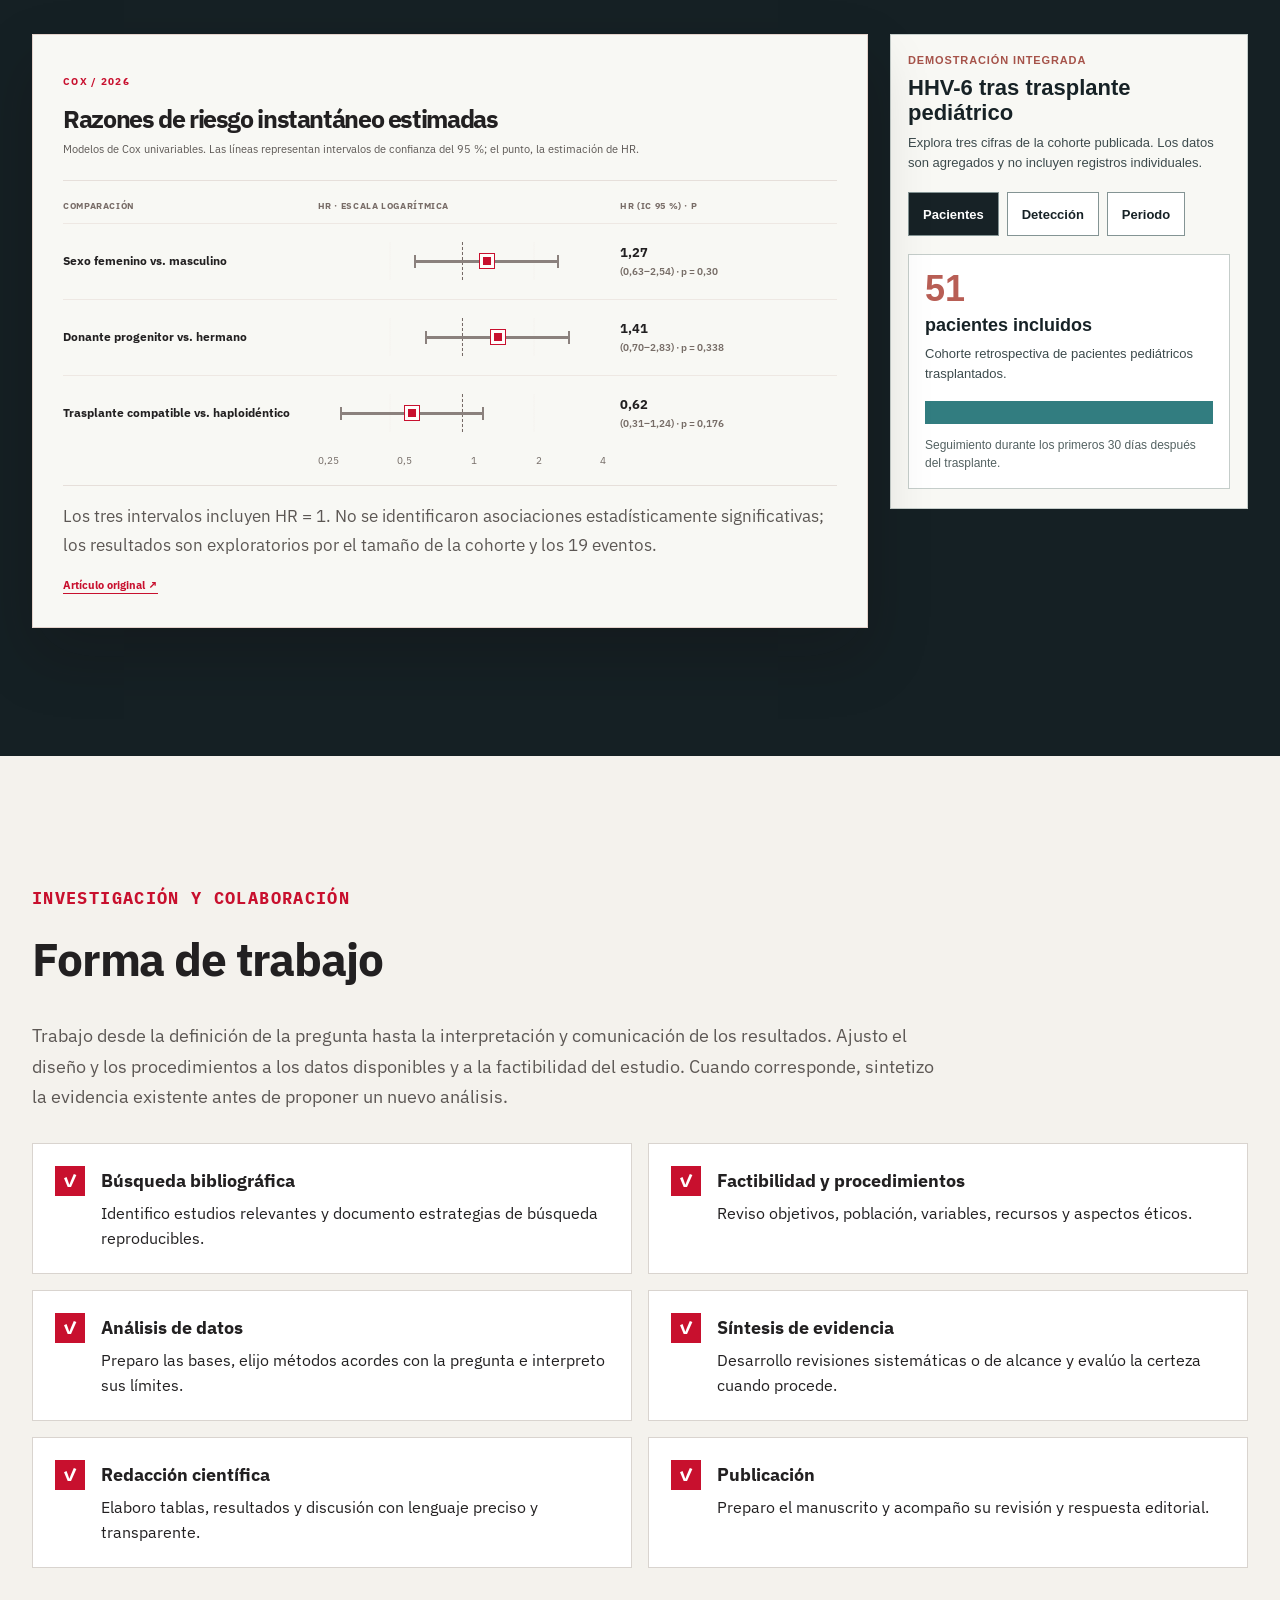
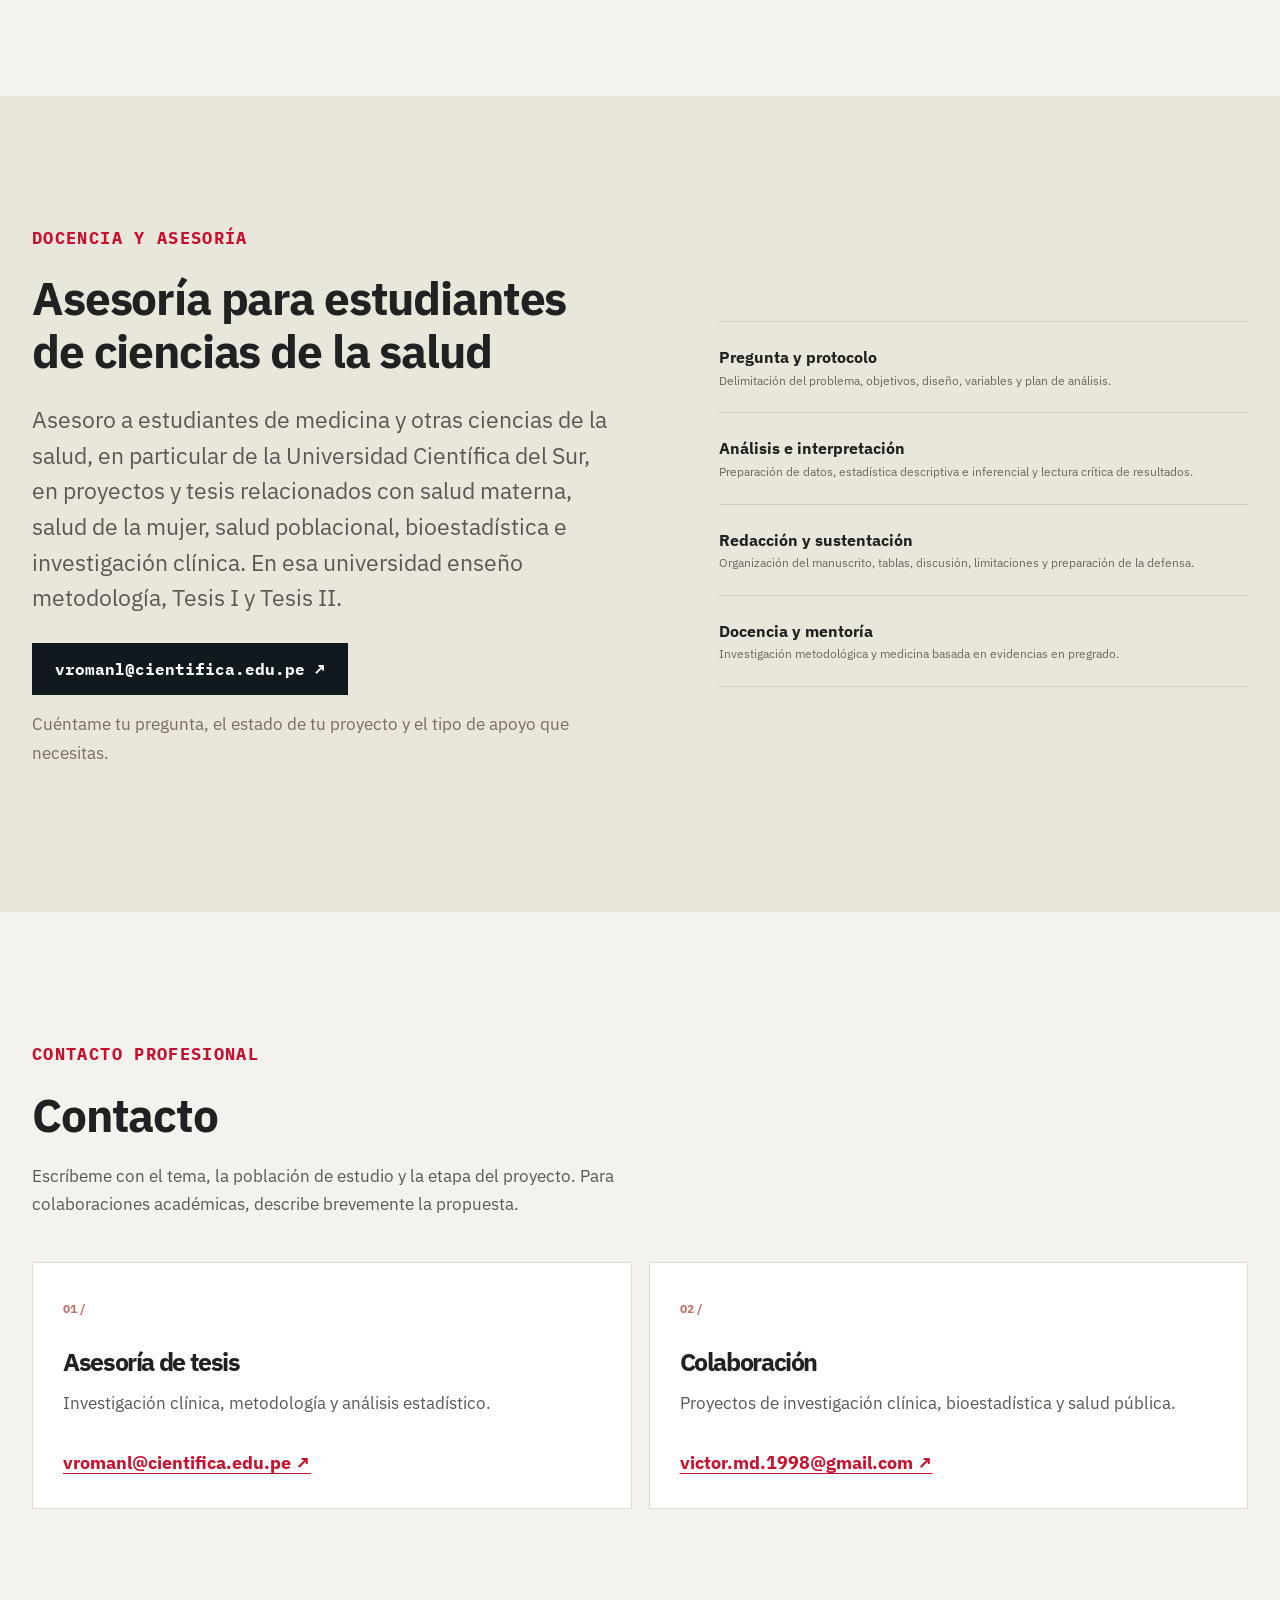
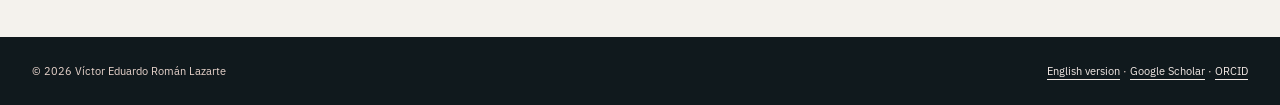
==== commit 3b1e7914: "Refresh responsive stylesheet on homepage" ====
--- a/index.html
+++ b/index.html
@@ -6,7 +6,7 @@
   <meta name="description" content="Víctor Eduardo Román Lazarte: médico, coordinador de ensayos clínicos e investigador en epidemiología, bioestadística y violencia. Asesoría de tesis en investigación clínica.">
   <title>Víctor Eduardo Román Lazarte | Investigación clínica, bioestadística y salud pública</title>
   <link rel="canonical" href="https://victorroman1998.github.io/"><link rel="alternate" hreflang="en" href="https://victorroman1998.github.io/en/"><link rel="alternate" hreflang="es" href="https://victorroman1998.github.io/">
-  <link rel="icon" href="assets/favicon.svg" type="image/svg+xml"><link rel="stylesheet" href="styles-v2.css?v=20261105-1"><script>try{document.documentElement.dataset.theme=localStorage.getItem("site-theme")||"light"}catch{}</script>
+  <link rel="icon" href="assets/favicon.svg" type="image/svg+xml"><link rel="stylesheet" href="styles-v2.css?v=20261105-3"><script>try{document.documentElement.dataset.theme=localStorage.getItem("site-theme")||"light"}catch{}</script>
   <meta property="og:type" content="profile"><meta property="og:title" content="Víctor Eduardo Román Lazarte | Investigador clínico"><meta property="og:description" content="Investigación clínica, bioestadística y salud pública. Publicaciones, docencia y asesoría de tesis."><meta property="og:image" content="https://victorroman1998.github.io/assets/victor-roman-lazarte.webp">
   <script type="application/ld+json">{"@context":"https://schema.org","@type":"Person","name":"Víctor Eduardo Román Lazarte","jobTitle":"Coordinador de ensayos clínicos e investigador","url":"https://victorroman1998.github.io/","image":"https://victorroman1998.github.io/assets/victor-roman-lazarte.webp","sameAs":["https://orcid.org/0000-0001-9664-5169","https://scholar.google.com/citations?user=KxjvJJEAAAAJ&hl=es","https://www.linkedin.com/in/victor-roman-lazarte-a9580817b/","https://github.com/victorroman1998"]}</script>
 </head>
--- a/styles-v2.css
+++ b/styles-v2.css
@@ -573,3 +573,22 @@
   .cv-facts li { grid-template-columns: 1fr; gap: 5px; }
   .cv-title h1 { font-size: 34px; }
 }
+
+/* Compact, fully visible navigation on narrow screens */
+.hero-cover { min-height: min(720px, calc(100svh - 72px)); }
+.hero-cover-inner { justify-content: center; padding-block: 60px; }
+@media (max-width: 650px) {
+  .header-inner { display: grid; grid-template-columns: minmax(0,1fr) 40px 43px; column-gap: 7px; row-gap: 8px; padding-block: 9px; }
+  .brand { grid-column: 1; grid-row: 1; min-width: 0; margin: 0; font-size: 15px; }
+  .nav-wrap { display: contents; }
+  .theme-toggle { grid-column: 2; grid-row: 1; width: 40px; min-width: 40px; height: 40px; margin: 0; }
+  .language { grid-column: 3; grid-row: 1; width: 43px; min-width: 43px; height: 40px; margin: 0; padding: 0; font-size: 13px; }
+  .nav { grid-column: 1 / -1; grid-row: 2; display: grid; grid-template-columns: repeat(3,minmax(0,1fr)); gap: 5px; width: 100%; overflow: visible; padding: 0; }
+  .nav a { display: grid; place-items: center; min-height: 37px; padding: 4px; border: 1px solid #d5d2ce; font-size: 12px; font-weight: 700; line-height: 1.18; text-align: center; white-space: normal; }
+  .hero-cover { min-height: 570px; background-image: linear-gradient(90deg,rgba(8,17,28,.88) 0%,rgba(8,17,28,.58) 55%,rgba(8,17,28,.18) 100%), url('assets/hero-peru-datos.jpg'); background-position: center, 68% center; }
+  .hero-cover-inner { justify-content: center; padding-block: 54px; }
+  .hero h1 { font-size: clamp(42px,11vw,61px); }
+  .hero-role { font-size: 19px; }
+}
+
+@media (max-width: 650px) { .theme-toggle { display: grid; place-items: center; padding: 0; font-size: 0; } .theme-toggle [data-theme-text] { display: none; } .theme-toggle span:first-child { font-size: 21px; line-height: 1; } .nav a { font-size: 12.5px; } }
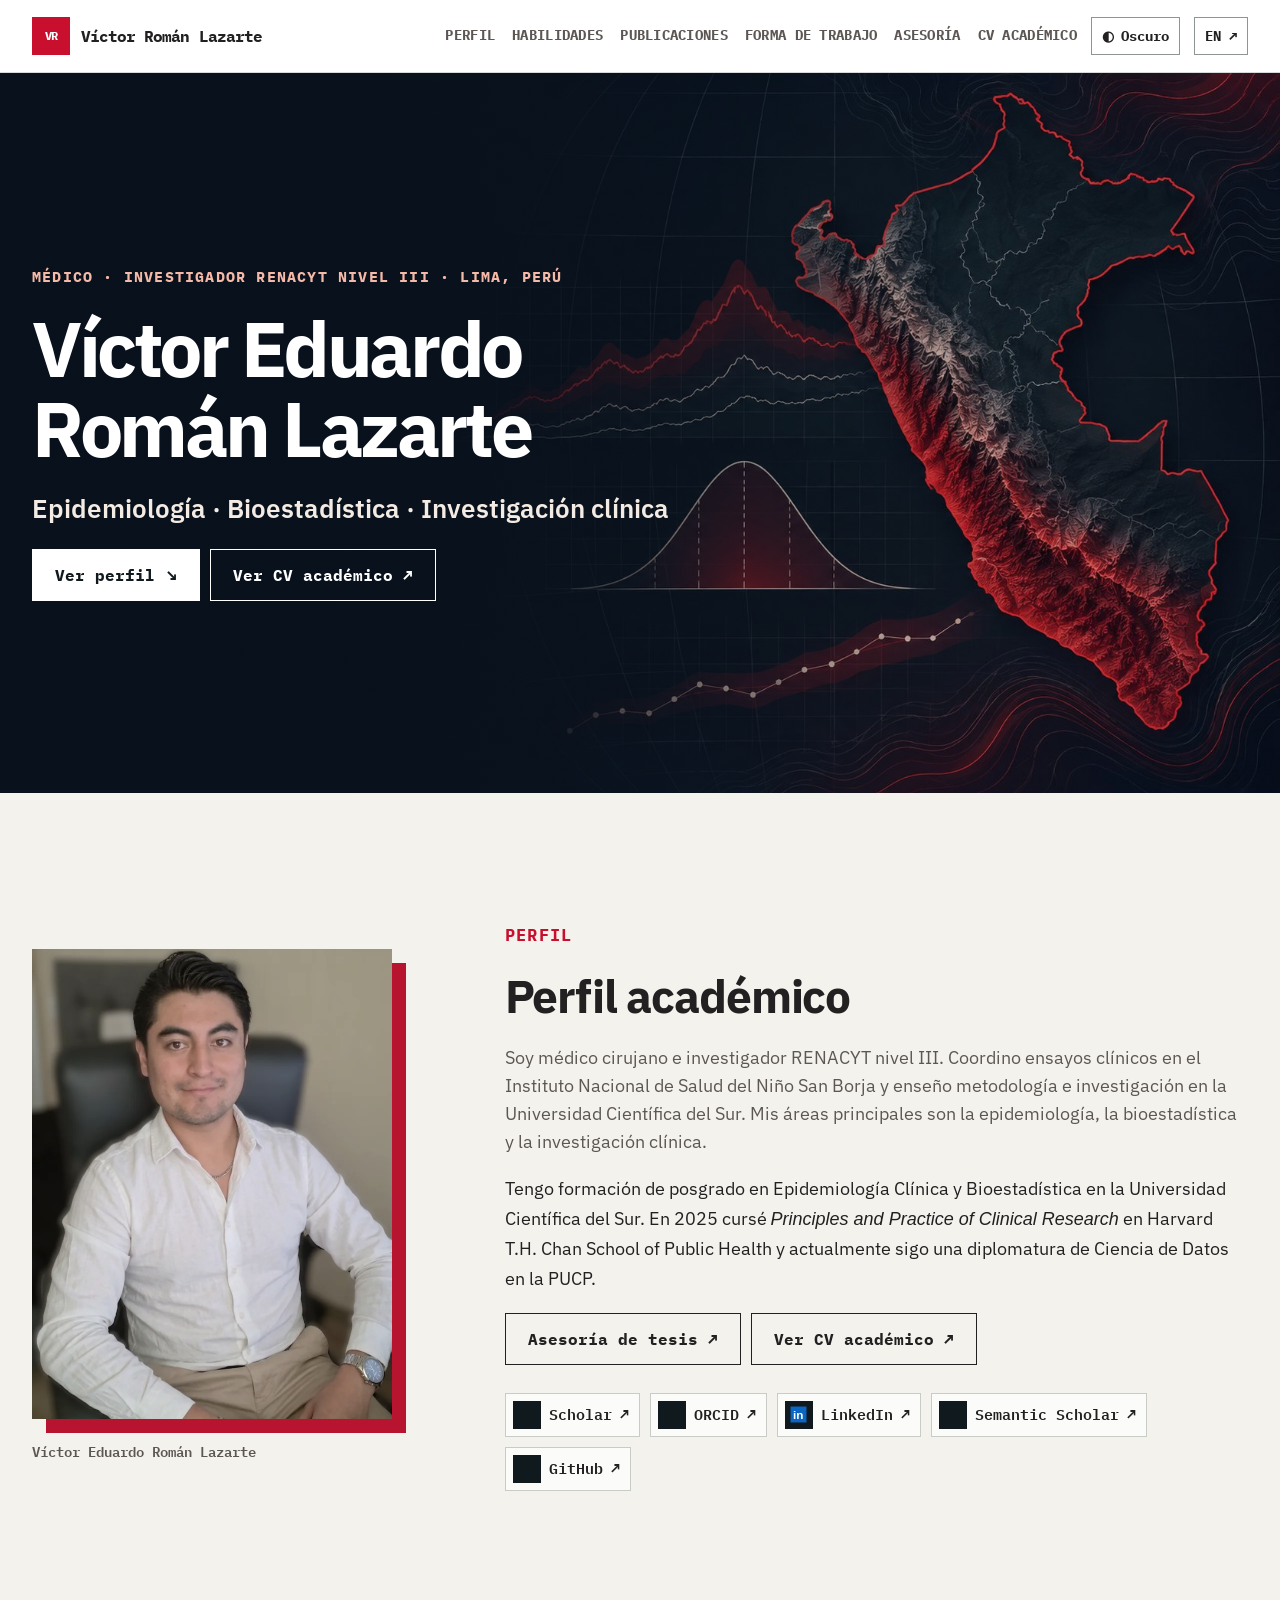
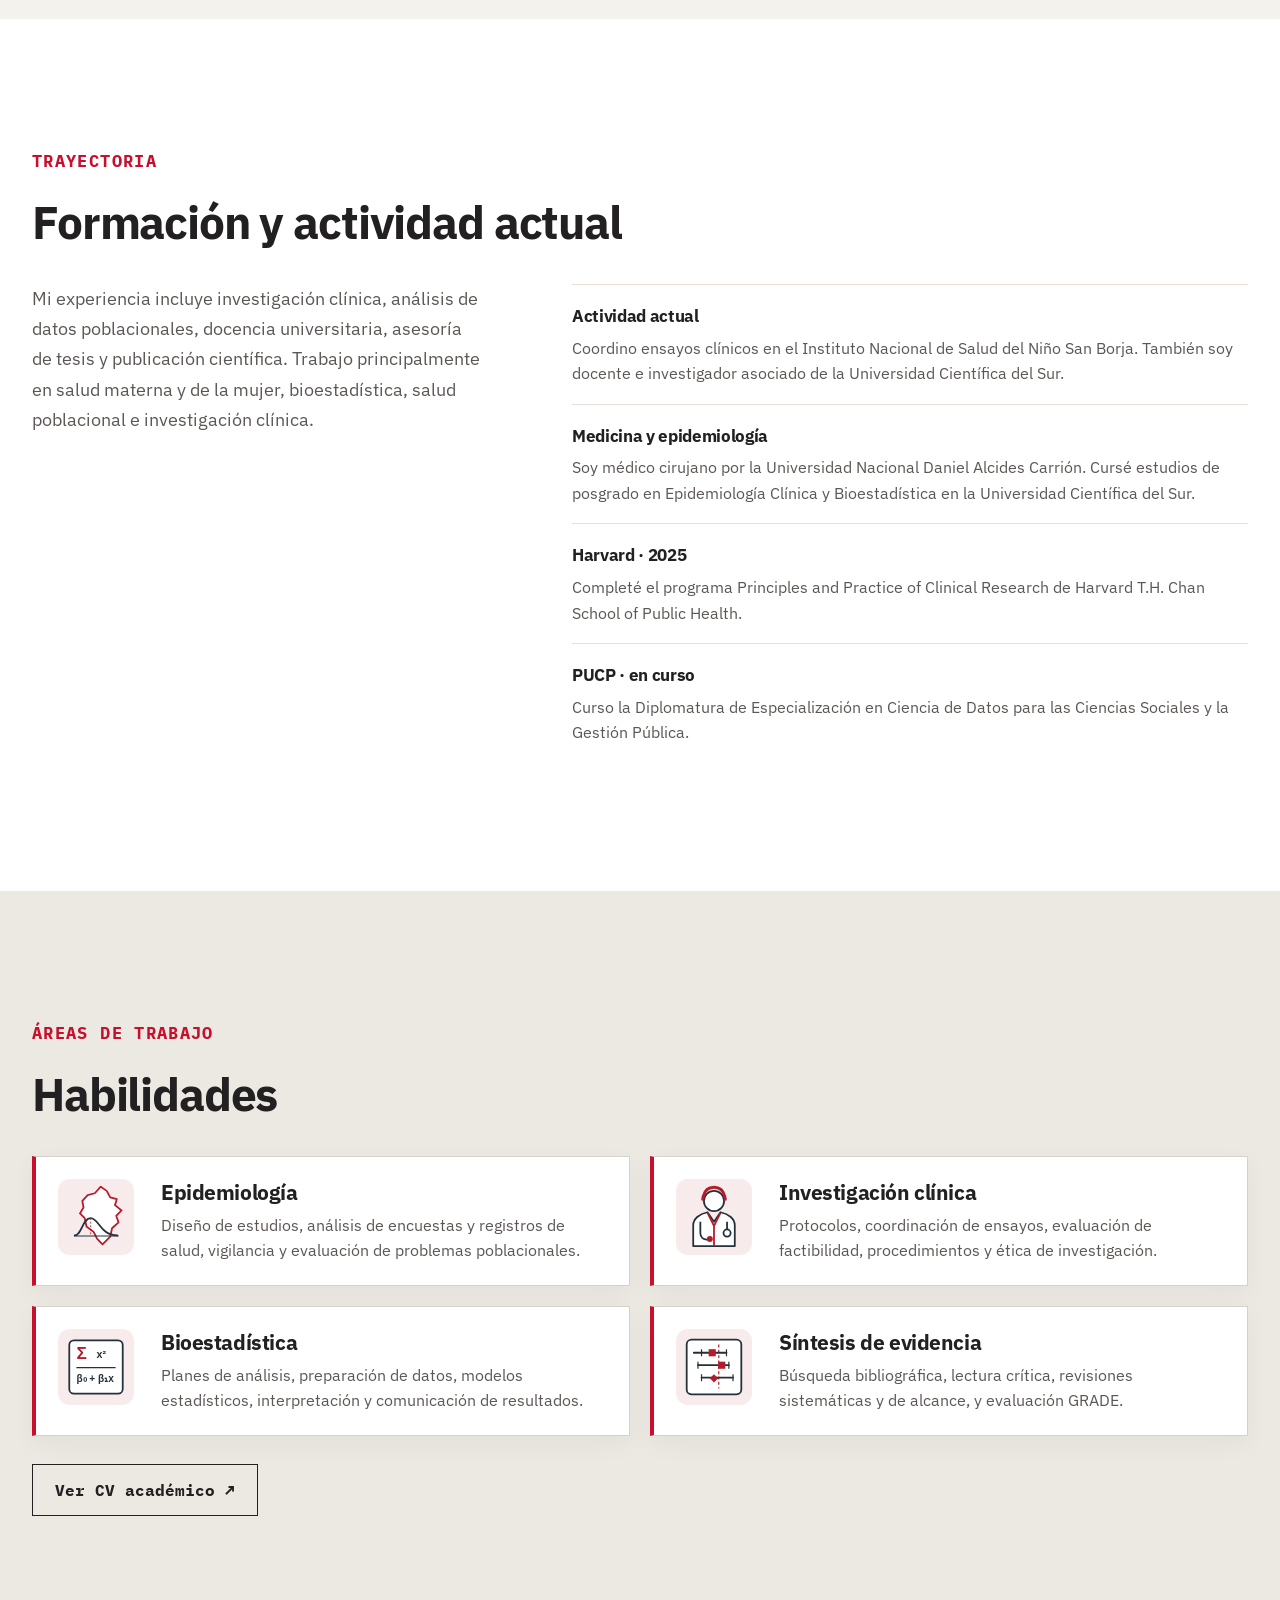
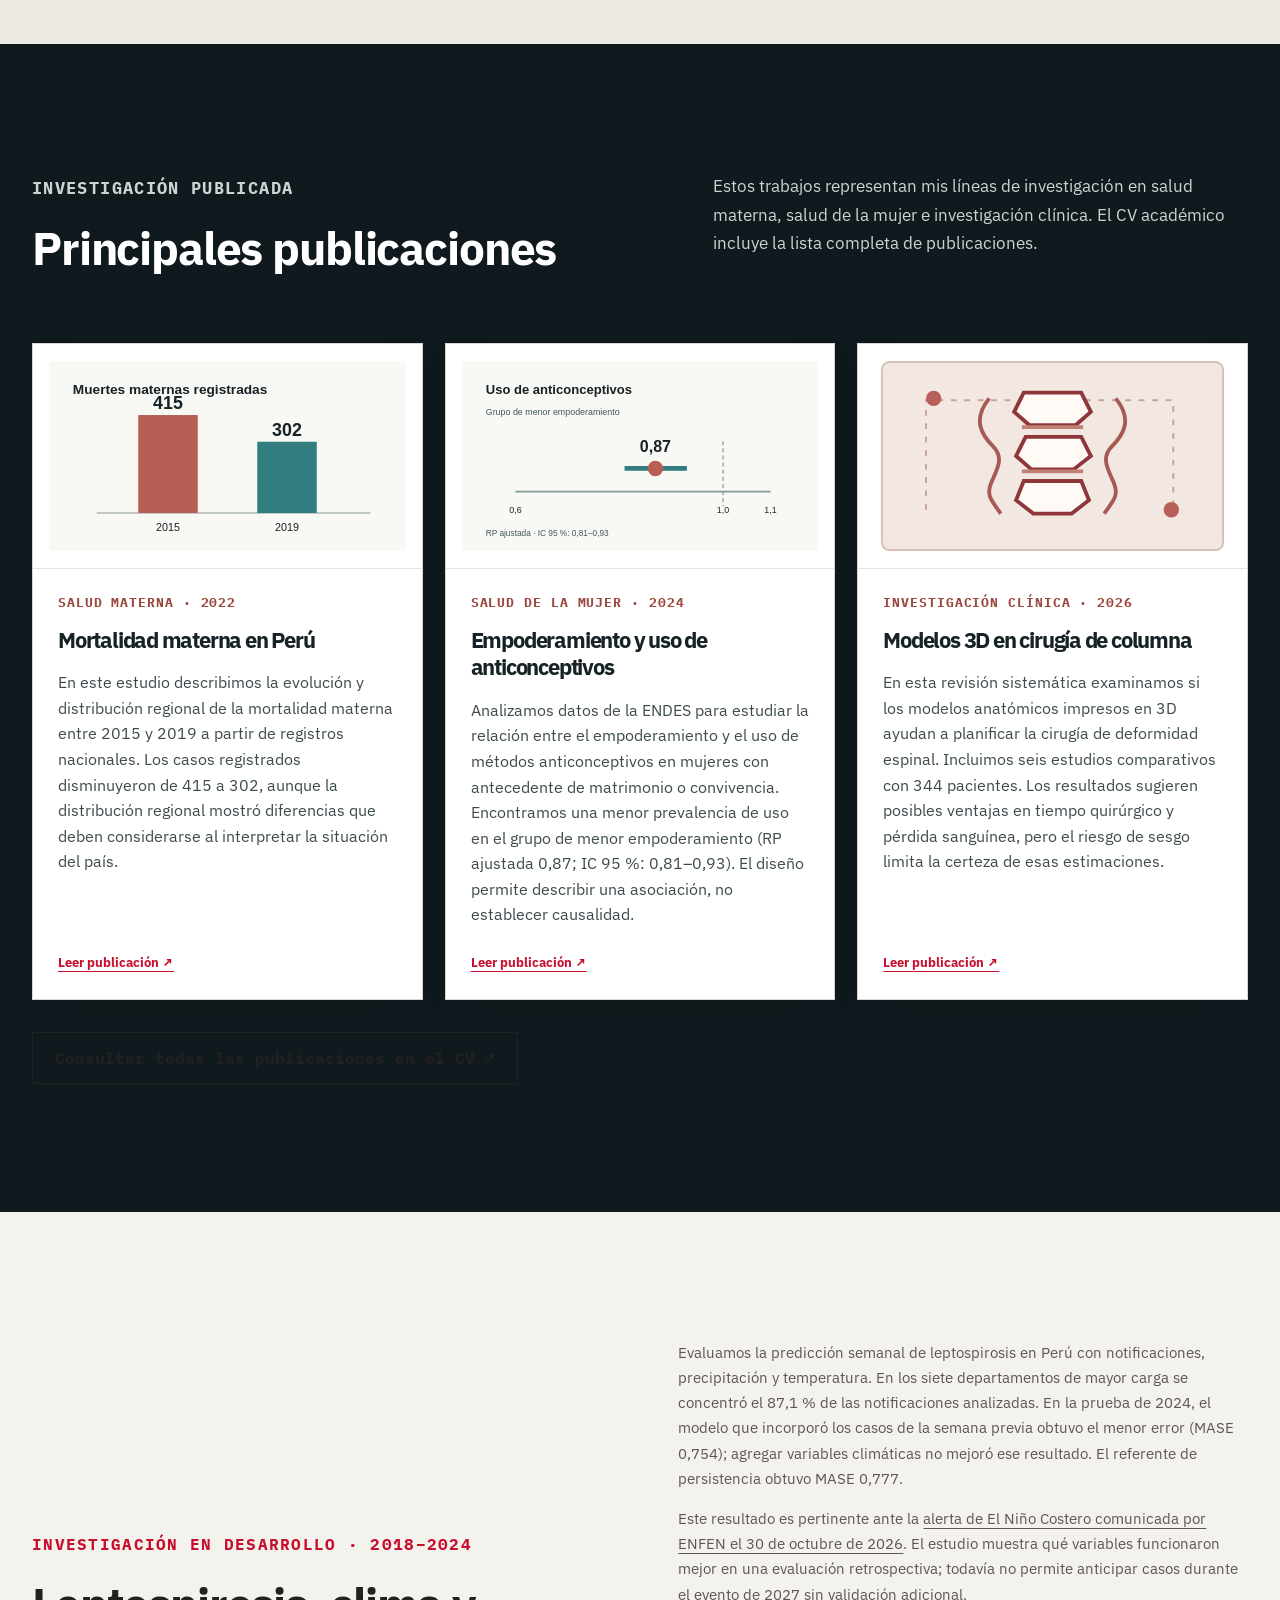
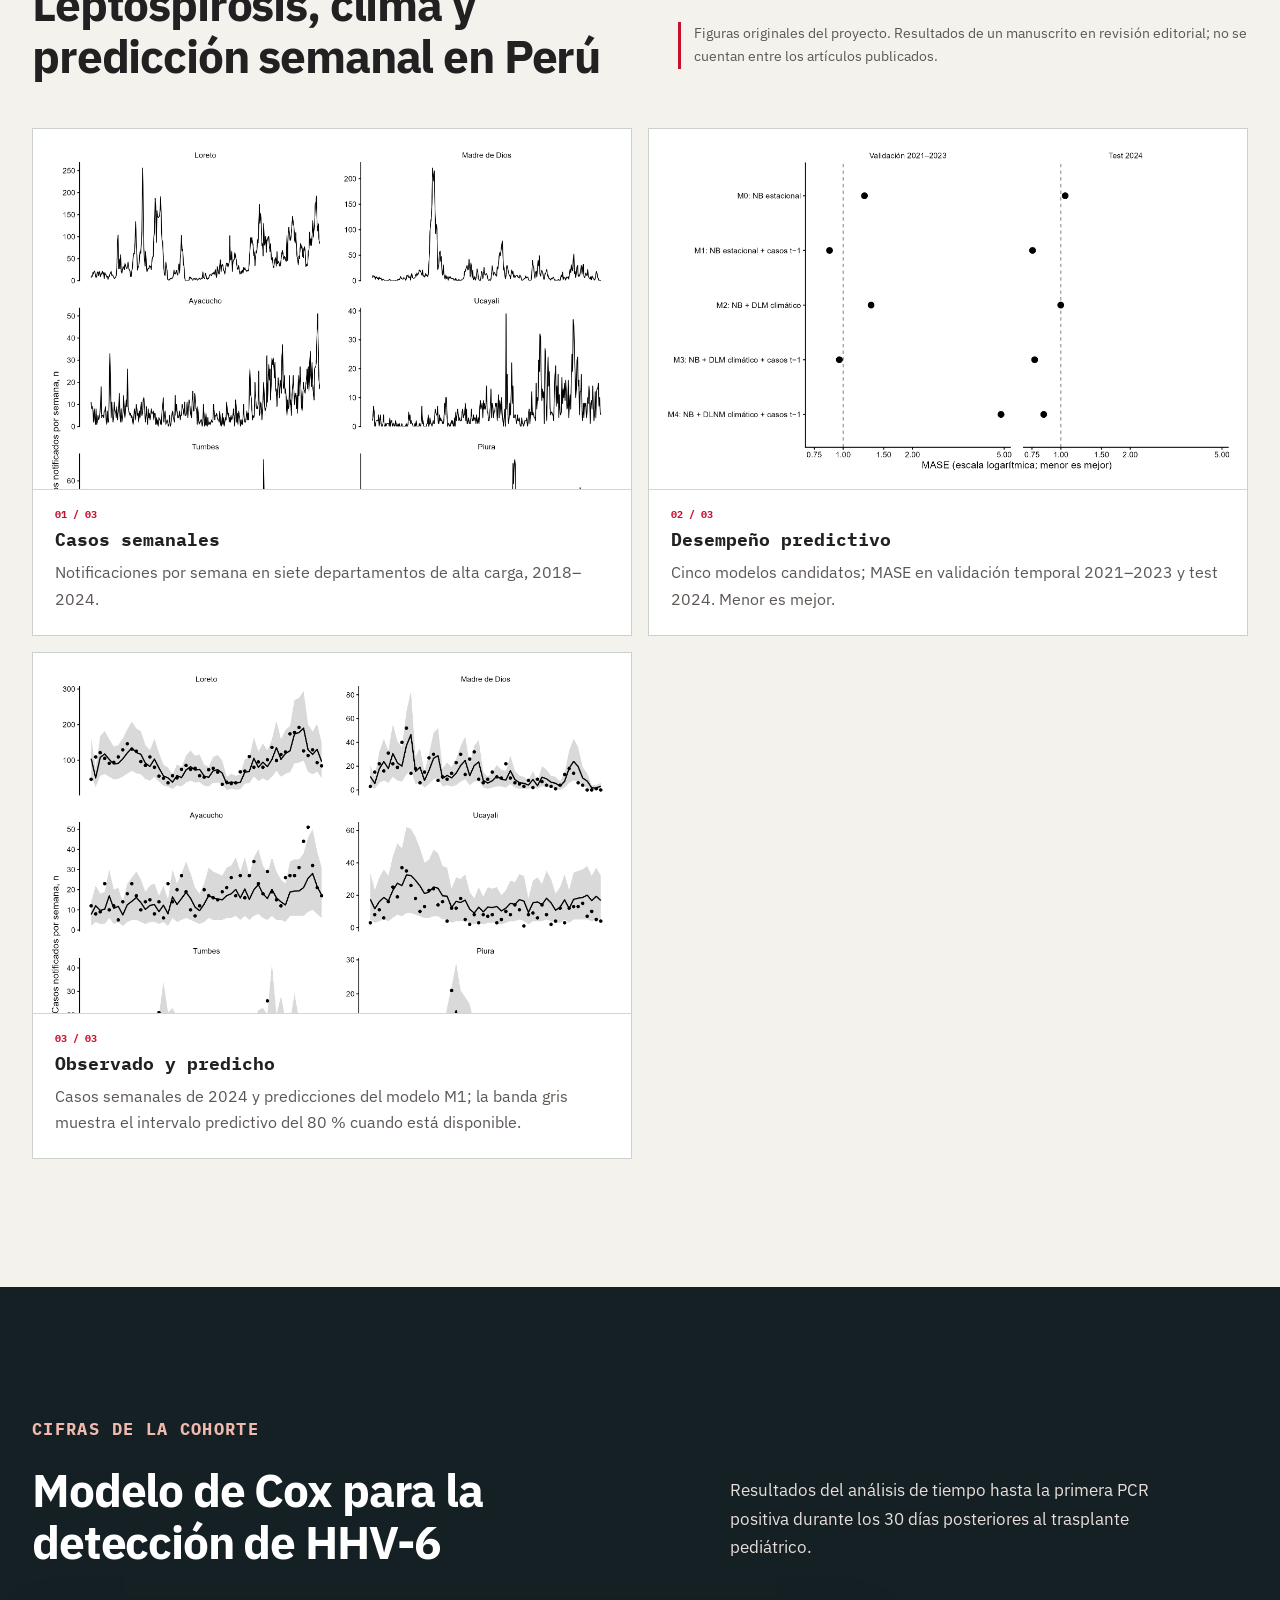
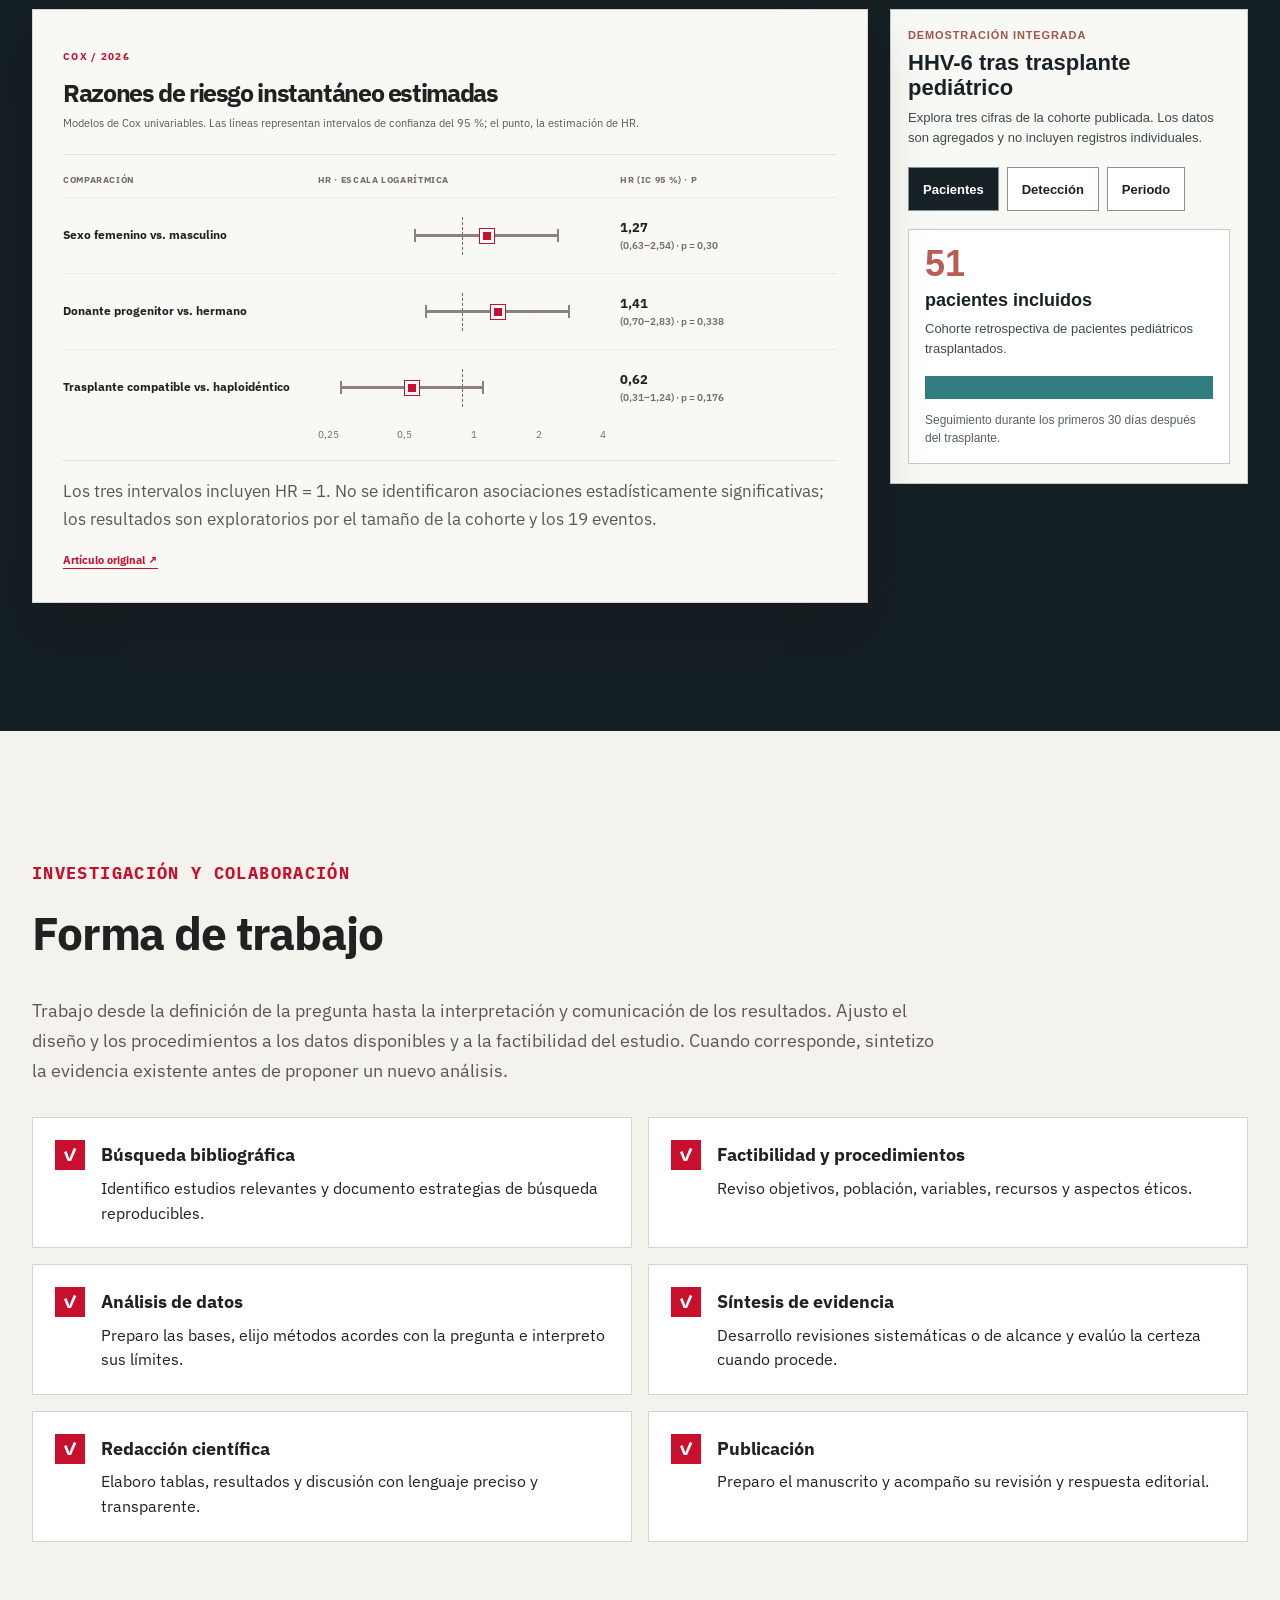
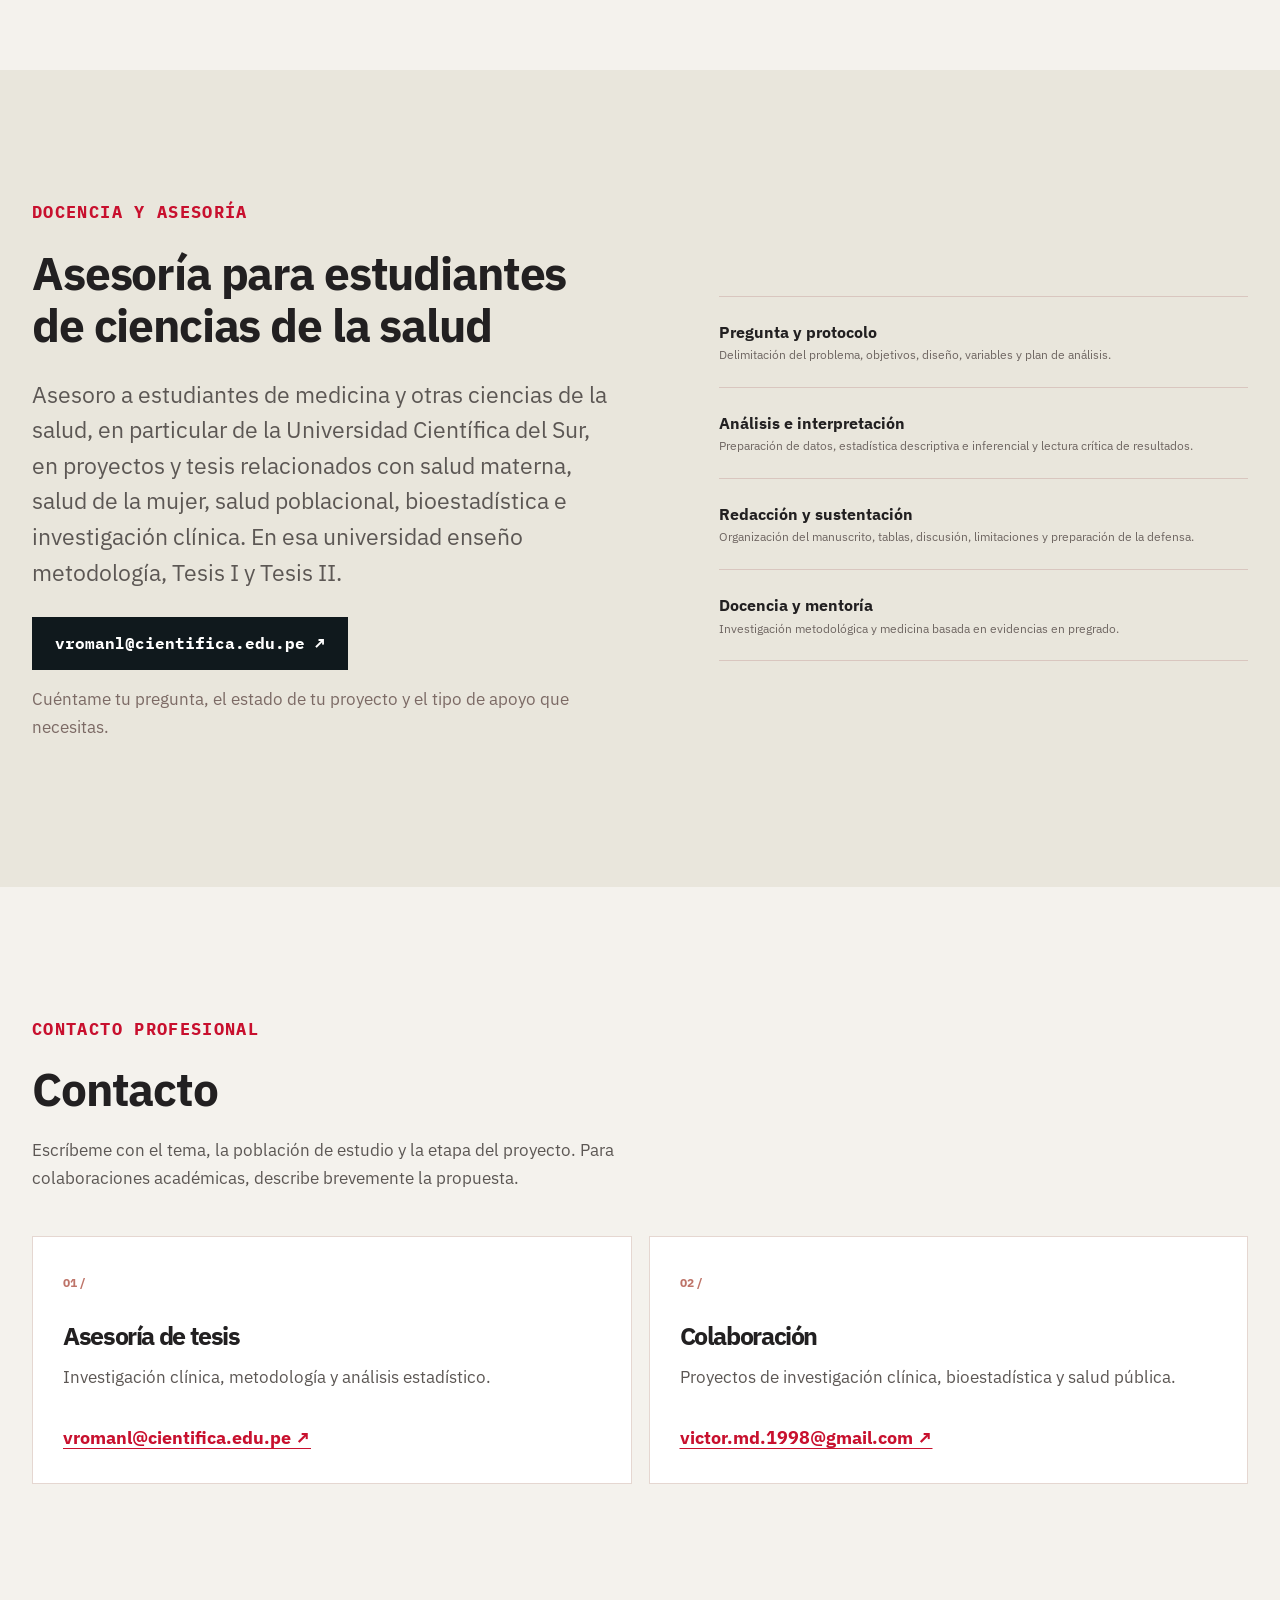
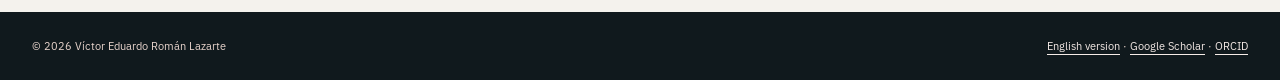
==== commit c6062161: "Unify readable monospace typography and refine leptospirosis figures" ====
--- a/index.html
+++ b/index.html
@@ -6,7 +6,7 @@
   <meta name="description" content="Víctor Eduardo Román Lazarte: médico, coordinador de ensayos clínicos e investigador en epidemiología, bioestadística y violencia. Asesoría de tesis en investigación clínica.">
   <title>Víctor Eduardo Román Lazarte | Investigación clínica, bioestadística y salud pública</title>
   <link rel="canonical" href="https://victorroman1998.github.io/"><link rel="alternate" hreflang="en" href="https://victorroman1998.github.io/en/"><link rel="alternate" hreflang="es" href="https://victorroman1998.github.io/">
-  <link rel="icon" href="assets/favicon.svg" type="image/svg+xml"><link rel="stylesheet" href="styles-v2.css?v=20261105-3"><script>try{document.documentElement.dataset.theme=localStorage.getItem("site-theme")||"light"}catch{}</script>
+  <link rel="icon" href="assets/favicon.svg" type="image/svg+xml"><link rel="stylesheet" href="styles-v2.css?v=20261105-4"><script>try{document.documentElement.dataset.theme=localStorage.getItem("site-theme")||"light"}catch{}</script>
   <meta property="og:type" content="profile"><meta property="og:title" content="Víctor Eduardo Román Lazarte | Investigador clínico"><meta property="og:description" content="Investigación clínica, bioestadística y salud pública. Publicaciones, docencia y asesoría de tesis."><meta property="og:image" content="https://victorroman1998.github.io/assets/victor-roman-lazarte.webp">
   <script type="application/ld+json">{"@context":"https://schema.org","@type":"Person","name":"Víctor Eduardo Román Lazarte","jobTitle":"Coordinador de ensayos clínicos e investigador","url":"https://victorroman1998.github.io/","image":"https://victorroman1998.github.io/assets/victor-roman-lazarte.webp","sameAs":["https://orcid.org/0000-0001-9664-5169","https://scholar.google.com/citations?user=KxjvJJEAAAAJ&hl=es","https://www.linkedin.com/in/victor-roman-lazarte-a9580817b/","https://github.com/victorroman1998"]}</script>
 </head>
@@ -14,12 +14,12 @@
 <a class="skip" href="#contenido">Saltar al contenido</a>
 <header class="site-header"><div class="container header-inner"><a class="brand" href="#inicio"><span class="brand-mark">VR</span><span>Víctor Román Lazarte</span></a><div class="nav-wrap"><nav class="nav" aria-label="Navegación principal"><a href="#perfil">Perfil</a><a href="#habilidades">Habilidades</a><a href="#resultados">Publicaciones</a><a href="#forma-trabajo">Forma de trabajo</a><a href="#asesoria">Asesoría</a><a href="cv/">CV académico</a></nav><button type="button" class="theme-toggle" data-theme-toggle aria-label="Cambiar modo de color" title="Cambiar modo de color"><span aria-hidden="true">◐</span><span data-theme-text>Oscuro</span></button><a class="language" href="en/" lang="en" aria-label="Read this website in English">EN ↗</a></div></div></header>
 <main id="contenido">
-<section class="hero" id="inicio"><div class="hero-cover"><div class="container hero-cover-inner"><div class="hero-copy"><p class="eyebrow">Médico · Investigador RENACYT nivel III · Lima, Perú</p><h1>Víctor Eduardo<br>Román Lazarte</h1><p class="hero-role">Epidemiología · Bioestadística · Investigación clínica</p><div class="button-row"><a class="button" href="#perfil">Ver perfil <span aria-hidden="true">↘</span></a><a class="button light" href="cv/">Ver CV académico ↗</a></div></div></div></div></section><section class="intro-panel section"><div class="container intro-grid"><figure class="intro-portrait"><img src="assets/victor-roman-lazarte.webp" alt="Retrato de Víctor Eduardo Román Lazarte" width="720" height="1030" loading="lazy"><figcaption>Víctor Eduardo Román Lazarte</figcaption></figure><div><p class="eyebrow">Perfil</p><h2>Perfil académico</h2><p class="lead">Soy médico cirujano e investigador RENACYT nivel III. Coordino ensayos clínicos en el Instituto Nacional de Salud del Niño San Borja y enseño metodología e investigación en la Universidad Científica del Sur. Mis áreas principales son la epidemiología, la bioestadística y la investigación clínica.</p><p>Concluí los cursos de la maestría en Epidemiología Clínica y Bioestadística; la sustentación de la tesis está pendiente. En 2025 cursé <em>Principles and Practice of Clinical Research</em> en Harvard T.H. Chan School of Public Health y actualmente sigo una diplomatura de Ciencia de Datos en la PUCP.</p><div class="button-row"><a class="button light" href="#asesoria">Asesoría de tesis ↗</a><a class="button light" href="cv/">Ver CV académico ↗</a></div><div class="profile-links" aria-label="Perfiles académicos"><a href="https://scholar.google.com/citations?user=KxjvJJEAAAAJ&amp;hl=es" target="_blank" rel="noopener noreferrer"><span class="brand-icon"><img src="https://cdn.simpleicons.org/googlescholar/4285F4" alt="" loading="lazy"></span><span>Scholar</span><span aria-hidden="true">↗</span></a><a href="https://orcid.org/0000-0001-9664-5169" target="_blank" rel="noopener noreferrer"><span class="brand-icon"><img src="https://cdn.simpleicons.org/orcid/A6CE39" alt="" loading="lazy"></span><span>ORCID</span><span aria-hidden="true">↗</span></a><a href="https://www.linkedin.com/in/victor-roman-lazarte-a9580817b/" target="_blank" rel="noopener noreferrer"><span class="brand-icon"><img src="assets/linkedin-mark.svg" alt="" loading="lazy"></span><span>LinkedIn</span><span aria-hidden="true">↗</span></a><a href="https://www.semanticscholar.org/search?q=Victor%20Roman-Lazarte&amp;sort=relevance" target="_blank" rel="noopener noreferrer"><span class="brand-icon"><img src="https://cdn.simpleicons.org/semanticscholar/1857B6" alt="" loading="lazy"></span><span>Semantic Scholar</span><span aria-hidden="true">↗</span></a><a href="https://github.com/victorroman1998" target="_blank" rel="noopener noreferrer"><span class="brand-icon"><img src="https://cdn.simpleicons.org/github/FFFFFF" alt="" loading="lazy"></span><span>GitHub</span><span aria-hidden="true">↗</span></a></div></div></div></section>
-<section class="profile section" id="perfil"><div class="container"><p class="eyebrow">Trayectoria</p><h2>Formación y actividad actual</h2><div class="profile-summary"><p>Mi experiencia incluye investigación clínica, análisis de datos poblacionales, docencia universitaria, asesoría de tesis y publicación científica. Trabajo principalmente en salud materna y de la mujer, bioestadística, salud poblacional e investigación clínica.</p><ul class="fact-list"><li><strong>Actividad actual</strong><span>Coordino ensayos clínicos en el Instituto Nacional de Salud del Niño San Borja. También soy docente e investigador asociado de la Universidad Científica del Sur.</span></li><li><strong>Medicina y epidemiología</strong><span>Soy médico cirujano por la Universidad Nacional Daniel Alcides Carrión. Concluí los cursos de la maestría en Epidemiología Clínica y Bioestadística en la Universidad Científica del Sur; mi tesis está pendiente de sustentación.</span></li><li><strong>Harvard · 2025</strong><span>Completé el programa Principles and Practice of Clinical Research de Harvard T.H. Chan School of Public Health.</span></li><li><strong>PUCP · en curso</strong><span>Curso la Diplomatura de Especialización en Ciencia de Datos para las Ciencias Sociales y la Gestión Pública.</span></li></ul></div></div></section>
+<section class="hero" id="inicio"><div class="hero-cover"><div class="container hero-cover-inner"><div class="hero-copy"><p class="eyebrow">Médico · Investigador RENACYT nivel III · Lima, Perú</p><h1>Víctor Eduardo<br>Román Lazarte</h1><p class="hero-role">Epidemiología · Bioestadística · Investigación clínica</p><div class="button-row"><a class="button" href="#perfil">Ver perfil <span aria-hidden="true">↘</span></a><a class="button light" href="cv/">Ver CV académico ↗</a></div></div></div></div></section><section class="intro-panel section"><div class="container intro-grid"><figure class="intro-portrait"><img src="assets/victor-roman-lazarte.webp" alt="Retrato de Víctor Eduardo Román Lazarte" width="720" height="1030" loading="lazy"><figcaption>Víctor Eduardo Román Lazarte</figcaption></figure><div><p class="eyebrow">Perfil</p><h2>Perfil académico</h2><p class="lead">Soy médico cirujano e investigador RENACYT nivel III. Coordino ensayos clínicos en el Instituto Nacional de Salud del Niño San Borja y enseño metodología e investigación en la Universidad Científica del Sur. Mis áreas principales son la epidemiología, la bioestadística y la investigación clínica.</p><p>Tengo formación de posgrado en Epidemiología Clínica y Bioestadística en la Universidad Científica del Sur. En 2025 cursé <em>Principles and Practice of Clinical Research</em> en Harvard T.H. Chan School of Public Health y actualmente sigo una diplomatura de Ciencia de Datos en la PUCP.</p><div class="button-row"><a class="button light" href="#asesoria">Asesoría de tesis ↗</a><a class="button light" href="cv/">Ver CV académico ↗</a></div><div class="profile-links" aria-label="Perfiles académicos"><a href="https://scholar.google.com/citations?user=KxjvJJEAAAAJ&amp;hl=es" target="_blank" rel="noopener noreferrer"><span class="brand-icon"><img src="https://cdn.simpleicons.org/googlescholar/4285F4" alt="" loading="lazy"></span><span>Scholar</span><span aria-hidden="true">↗</span></a><a href="https://orcid.org/0000-0001-9664-5169" target="_blank" rel="noopener noreferrer"><span class="brand-icon"><img src="https://cdn.simpleicons.org/orcid/A6CE39" alt="" loading="lazy"></span><span>ORCID</span><span aria-hidden="true">↗</span></a><a href="https://www.linkedin.com/in/victor-roman-lazarte-a9580817b/" target="_blank" rel="noopener noreferrer"><span class="brand-icon"><img src="assets/linkedin-mark.svg" alt="" loading="lazy"></span><span>LinkedIn</span><span aria-hidden="true">↗</span></a><a href="https://www.semanticscholar.org/search?q=Victor%20Roman-Lazarte&amp;sort=relevance" target="_blank" rel="noopener noreferrer"><span class="brand-icon"><img src="https://cdn.simpleicons.org/semanticscholar/1857B6" alt="" loading="lazy"></span><span>Semantic Scholar</span><span aria-hidden="true">↗</span></a><a href="https://github.com/victorroman1998" target="_blank" rel="noopener noreferrer"><span class="brand-icon"><img src="https://cdn.simpleicons.org/github/FFFFFF" alt="" loading="lazy"></span><span>GitHub</span><span aria-hidden="true">↗</span></a></div></div></div></section>
+<section class="profile section" id="perfil"><div class="container"><p class="eyebrow">Trayectoria</p><h2>Formación y actividad actual</h2><div class="profile-summary"><p>Mi experiencia incluye investigación clínica, análisis de datos poblacionales, docencia universitaria, asesoría de tesis y publicación científica. Trabajo principalmente en salud materna y de la mujer, bioestadística, salud poblacional e investigación clínica.</p><ul class="fact-list"><li><strong>Actividad actual</strong><span>Coordino ensayos clínicos en el Instituto Nacional de Salud del Niño San Borja. También soy docente e investigador asociado de la Universidad Científica del Sur.</span></li><li><strong>Medicina y epidemiología</strong><span>Soy médico cirujano por la Universidad Nacional Daniel Alcides Carrión. Cursé estudios de posgrado en Epidemiología Clínica y Bioestadística en la Universidad Científica del Sur.</span></li><li><strong>Harvard · 2025</strong><span>Completé el programa Principles and Practice of Clinical Research de Harvard T.H. Chan School of Public Health.</span></li><li><strong>PUCP · en curso</strong><span>Curso la Diplomatura de Especialización en Ciencia de Datos para las Ciencias Sociales y la Gestión Pública.</span></li></ul></div></div></section>
 <section class="profile skills-section section" id="habilidades"><div class="container"><p class="eyebrow">Áreas de trabajo</p><h2>Habilidades</h2><div class="skills-grid"><article class="skill-group"><img class="skill-icon" src="assets/icon-epidemiologia.svg" alt="" width="96" height="96" loading="lazy"><div><h3>Epidemiología</h3><p>Diseño de estudios, análisis de encuestas y registros de salud, vigilancia y evaluación de problemas poblacionales.</p></div></article><article class="skill-group"><img class="skill-icon" src="assets/icon-investigacion-clinica.svg" alt="" width="96" height="96" loading="lazy"><div><h3>Investigación clínica</h3><p>Protocolos, coordinación de ensayos, evaluación de factibilidad, procedimientos y ética de investigación.</p></div></article><article class="skill-group"><img class="skill-icon" src="assets/icon-bioestadistica.svg" alt="" width="96" height="96" loading="lazy"><div><h3>Bioestadística</h3><p>Planes de análisis, preparación de datos, modelos estadísticos, interpretación y comunicación de resultados.</p></div></article><article class="skill-group"><img class="skill-icon" src="assets/icon-evidencia.svg" alt="" width="96" height="96" loading="lazy"><div><h3>Síntesis de evidencia</h3><p>Búsqueda bibliográfica, lectura crítica, revisiones sistemáticas y de alcance, y evaluación GRADE.</p></div></article></div><a class="button light" href="cv/">Ver CV académico ↗</a></div></section>
 <section class="results section" id="resultados"><div class="container"><div class="section-head"><div><p class="eyebrow">Investigación publicada</p><h2>Principales publicaciones</h2></div><p>Estos trabajos representan mis líneas de investigación en salud materna, salud de la mujer e investigación clínica. El CV académico incluye la lista completa de publicaciones.</p></div><div class="findings-grid"><article class="finding-card"><img src="assets/maternal-mortality.svg" alt="Gráfico de muertes maternas registradas: 415 en 2015 y 302 en 2019" width="600" height="320" loading="lazy"><div class="finding-copy"><span class="finding-type">Salud materna · 2022</span><h3>Mortalidad materna en Perú</h3><p>En este estudio describimos la evolución y distribución regional de la mortalidad materna entre 2015 y 2019 a partir de registros nacionales. Los casos registrados disminuyeron de 415 a 302, aunque la distribución regional mostró diferencias que deben considerarse al interpretar la situación del país.</p><a class="text-link" href="https://doi.org/10.24245/gom.v90i10.8037" target="_blank" rel="noopener noreferrer">Leer publicación ↗</a></div></article><article class="finding-card"><img src="assets/contraception.svg" alt="Razón de prevalencia ajustada de 0,87 en el grupo de menor empoderamiento" width="600" height="320" loading="lazy"><div class="finding-copy"><span class="finding-type">Salud de la mujer · 2024</span><h3>Empoderamiento y uso de anticonceptivos</h3><p>Analizamos datos de la ENDES para estudiar la relación entre el empoderamiento y el uso de métodos anticonceptivos en mujeres con antecedente de matrimonio o convivencia. Encontramos una menor prevalencia de uso en el grupo de menor empoderamiento (RP ajustada 0,87; IC 95 %: 0,81–0,93). El diseño permite describir una asociación, no establecer causalidad.</p><a class="text-link" href="https://doi.org/10.1016/j.conx.2024.100115" target="_blank" rel="noopener noreferrer">Leer publicación ↗</a></div></article><article class="finding-card"><img src="assets/clinical-3d.svg" alt="Esquema de modelos anatómicos para planificar cirugía de columna" width="600" height="320" loading="lazy"><div class="finding-copy"><span class="finding-type">Investigación clínica · 2026</span><h3>Modelos 3D en cirugía de columna</h3><p>En esta revisión sistemática examinamos si los modelos anatómicos impresos en 3D ayudan a planificar la cirugía de deformidad espinal. Incluimos seis estudios comparativos con 344 pacientes. Los resultados sugieren posibles ventajas en tiempo quirúrgico y pérdida sanguínea, pero el riesgo de sesgo limita la certeza de esas estimaciones.</p><a class="text-link" href="https://pubmed.ncbi.nlm.nih.gov/42549979/" target="_blank" rel="noopener noreferrer">Leer publicación ↗</a></div></article></div><div class="publication-more"><a class="button light" href="cv/#publications">Consultar todas las publicaciones en el CV ↗</a></div></div></section>
-<section class="lepto section" id="leptospirosis"><div class="container"><div class="lepto-intro"><div><p class="eyebrow">Investigación en desarrollo · 2018–2024</p><h2>Leptospirosis, clima y predicción semanal en Perú</h2></div><div><p>Evaluamos la predicción semanal de leptospirosis en Perú con notificaciones, precipitación y temperatura. En los siete departamentos de mayor carga se concentró el 87,1 % de las notificaciones analizadas. En la prueba de 2024, el modelo que incorporó los casos de la semana previa obtuvo el menor error (MASE 0,754); agregar variables climáticas no mejoró ese resultado. El referente de persistencia obtuvo MASE 0,777.</p><p>Este resultado es pertinente ante la <a href="https://enfen.imarpe.gob.pe/2026/10/30/comunicado-oficial-enfen-n19-2026/" target="_blank" rel="noopener noreferrer">alerta de El Niño Costero comunicada por ENFEN el 30 de octubre de 2026</a>. El estudio muestra qué variables funcionaron mejor en una evaluación retrospectiva; todavía no permite anticipar casos durante el evento de 2027 sin validación adicional.</p><p class="source-note">Figuras originales del proyecto. Resultados de un manuscrito en revisión editorial; no se cuentan entre los artículos publicados.</p></div></div><div class="lepto-figures"><figure class="lepto-figure"><a href="assets/Figure_1_spatial_context_ES.png" target="_blank" aria-label="Abrir figura completa: Contexto espacial"><img src="assets/Figure_1_spatial_context_ES.png" alt="Tasas de notificación, precipitación, temperatura y selección de departamentos de alta carga (P75)." loading="lazy"></a><figcaption><span>01 / 04</span><strong>Contexto espacial</strong><p>Tasas de notificación, precipitación, temperatura y selección de departamentos de alta carga (P75).</p></figcaption></figure><figure class="lepto-figure"><a href="assets/Figure_2_weekly_cases_ES.png" target="_blank" aria-label="Abrir figura completa: Casos semanales"><img src="assets/Figure_2_weekly_cases_ES.png" alt="Notificaciones por semana en siete departamentos de alta carga, 2018–2024." loading="lazy"></a><figcaption><span>02 / 04</span><strong>Casos semanales</strong><p>Notificaciones por semana en siete departamentos de alta carga, 2018–2024.</p></figcaption></figure><figure class="lepto-figure"><a href="assets/Figure_3_model_performance_ES.png" target="_blank" aria-label="Abrir figura completa: Desempeño predictivo"><img src="assets/Figure_3_model_performance_ES.png" alt="Cinco modelos candidatos; MASE en validación temporal 2021–2023 y test 2024. Menor es mejor." loading="lazy"></a><figcaption><span>03 / 04</span><strong>Desempeño predictivo</strong><p>Cinco modelos candidatos; MASE en validación temporal 2021–2023 y test 2024. Menor es mejor.</p></figcaption></figure><figure class="lepto-figure"><a href="assets/Figure_4_observed_predicted_ES.png" target="_blank" aria-label="Abrir figura completa: Observado y predicho"><img src="assets/Figure_4_observed_predicted_ES.png" alt="Casos semanales de 2024 y predicciones del modelo M1; la banda gris muestra el intervalo predictivo del 80 % cuando está disponible." loading="lazy"></a><figcaption><span>04 / 04</span><strong>Observado y predicho</strong><p>Casos semanales de 2024 y predicciones del modelo M1; la banda gris muestra el intervalo predictivo del 80 % cuando está disponible.</p></figcaption></figure></div></div></section>
-<section class="demo section" id="datos"><div class="container"><div class="demo-intro"><div><p class="eyebrow">Cifras de la cohorte</p><h2>Modelo de Cox para la detección de HHV-6</h2></div><p>Resultados del análisis de tiempo hasta la primera PCR positiva durante los 30 días posteriores al trasplante pediátrico.</p></div><div class="cox-layout"><figure class="cox-figure" aria-labelledby="cox-title"><figcaption><span class="cox-kicker">COX / 2026</span><h3 id="cox-title">Razones de riesgo instantáneo estimadas</h3><p>Modelos de Cox univariables. Las líneas representan intervalos de confianza del 95 %; el punto, la estimación de HR.</p></figcaption><div class="forest-head"><span>Comparación</span><span>HR · escala logarítmica</span><span>HR (IC 95 %) · p</span></div><div class="forest-row"><span class="forest-label">Sexo femenino vs. masculino</span><div class="forest-track" style="--lo:33.3%;--mid:58.6%;--hi:83.6%" aria-hidden="true"><span class="forest-ci"></span><span class="forest-point"></span></div><span class="forest-value">1,27 <small>(0,63–2,54) · p = 0,30</small></span></div><div class="forest-row"><span class="forest-label">Donante progenitor vs. hermano</span><div class="forest-track" style="--lo:37.1%;--mid:62.4%;--hi:87.5%" aria-hidden="true"><span class="forest-ci"></span><span class="forest-point"></span></div><span class="forest-value">1,41 <small>(0,70–2,83) · p = 0,338</small></span></div><div class="forest-row"><span class="forest-label">Trasplante compatible vs. haploidéntico</span><div class="forest-track" style="--lo:7.8%;--mid:32.8%;--hi:57.8%" aria-hidden="true"><span class="forest-ci"></span><span class="forest-point"></span></div><span class="forest-value">0,62 <small>(0,31–1,24) · p = 0,176</small></span></div><div class="forest-axis"><span></span><div><span>0,25</span><span>0,5</span><span>1</span><span>2</span><span>4</span></div><span></span></div><p class="cox-note">Los tres intervalos incluyen HR = 1. No se identificaron asociaciones estadísticamente significativas; los resultados son exploratorios por el tamaño de la cohorte y los 19 eventos.</p><a class="cox-source" href="https://journal.sajc.org/detection-of-human-herpesvirus-6-in-paediatric-patients-after-haematopoietic-stem-cell-transplantation-a-retrospective-cohort-study/" target="_blank" rel="noopener noreferrer">Artículo original ↗</a></figure><iframe class="embedded-demo" src="demos/hhv6.html?lang=es" title="Demostración interactiva: resultados del estudio de HHV-6" loading="lazy"></iframe></div></div></section>
+<section class="lepto section" id="leptospirosis"><div class="container"><div class="lepto-intro"><div><p class="eyebrow">Investigación en desarrollo · 2018–2024</p><h2>Leptospirosis, clima y predicción semanal en Perú</h2></div><div><p>Evaluamos la predicción semanal de leptospirosis en Perú con notificaciones, precipitación y temperatura. En los siete departamentos de mayor carga se concentró el 87,1 % de las notificaciones analizadas. En la prueba de 2024, el modelo que incorporó los casos de la semana previa obtuvo el menor error (MASE 0,754); agregar variables climáticas no mejoró ese resultado. El referente de persistencia obtuvo MASE 0,777.</p><p>Este resultado es pertinente ante la <a href="https://enfen.imarpe.gob.pe/2026/10/30/comunicado-oficial-enfen-n19-2026/" target="_blank" rel="noopener noreferrer">alerta de El Niño Costero comunicada por ENFEN el 30 de octubre de 2026</a>. El estudio muestra qué variables funcionaron mejor en una evaluación retrospectiva; todavía no permite anticipar casos durante el evento de 2027 sin validación adicional.</p><p class="source-note">Figuras originales del proyecto. Resultados de un manuscrito en revisión editorial; no se cuentan entre los artículos publicados.</p></div></div><div class="lepto-figures"><figure class="lepto-figure"><a href="assets/Figure_2_weekly_cases_ES.png" target="_blank" aria-label="Abrir figura completa: Casos semanales"><img src="assets/Figure_2_weekly_cases_ES.png" alt="Notificaciones por semana en siete departamentos de alta carga, 2018–2024." loading="lazy"></a><figcaption><span>01 / 03</span><strong>Casos semanales</strong><p>Notificaciones por semana en siete departamentos de alta carga, 2018–2024.</p></figcaption></figure><figure class="lepto-figure"><a href="assets/Figure_3_model_performance_ES.png" target="_blank" aria-label="Abrir figura completa: Desempeño predictivo"><img src="assets/Figure_3_model_performance_ES.png" alt="Cinco modelos candidatos; MASE en validación temporal 2021–2023 y test 2024. Menor es mejor." loading="lazy"></a><figcaption><span>02 / 03</span><strong>Desempeño predictivo</strong><p>Cinco modelos candidatos; MASE en validación temporal 2021–2023 y test 2024. Menor es mejor.</p></figcaption></figure><figure class="lepto-figure"><a href="assets/Figure_4_observed_predicted_ES.png" target="_blank" aria-label="Abrir figura completa: Observado y predicho"><img src="assets/Figure_4_observed_predicted_ES.png" alt="Casos semanales de 2024 y predicciones del modelo M1; la banda gris muestra el intervalo predictivo del 80 % cuando está disponible." loading="lazy"></a><figcaption><span>03 / 03</span><strong>Observado y predicho</strong><p>Casos semanales de 2024 y predicciones del modelo M1; la banda gris muestra el intervalo predictivo del 80 % cuando está disponible.</p></figcaption></figure></div></div></section>
+<section class="demo section" id="datos"><div class="container"><div class="demo-intro"><div><p class="eyebrow">Cifras de la cohorte</p><h2>Modelo de Cox para la detección de HHV-6</h2></div><p>Resultados del análisis de tiempo hasta la primera PCR positiva durante los 30 días posteriores al trasplante pediátrico.</p></div><div class="cox-layout"><figure class="cox-figure" aria-labelledby="cox-title"><figcaption><span class="cox-kicker">COX / 2026</span><h3 id="cox-title">Razones de riesgo instantáneo estimadas</h3><p>Modelos de Cox univariables. Las líneas representan intervalos de confianza del 95 %; el punto, la estimación de HR.</p></figcaption><div class="forest-head"><span>Comparación</span><span>HR · escala logarítmica</span><span>HR (IC 95 %) · p</span></div><div class="forest-row"><span class="forest-label">Sexo femenino vs. masculino</span><div class="forest-track" style="--lo:33.3%;--mid:58.6%;--hi:83.6%" aria-hidden="true"><span class="forest-ci"></span><span class="forest-point"></span></div><span class="forest-value">1,27 <small>(0,63–2,54) · p = 0,30</small></span></div><div class="forest-row"><span class="forest-label">Donante progenitor vs. hermano</span><div class="forest-track" style="--lo:37.1%;--mid:62.4%;--hi:87.5%" aria-hidden="true"><span class="forest-ci"></span><span class="forest-point"></span></div><span class="forest-value">1,41 <small>(0,70–2,83) · p = 0,338</small></span></div><div class="forest-row"><span class="forest-label">Trasplante compatible vs. haploidéntico</span><div class="forest-track" style="--lo:7.8%;--mid:32.8%;--hi:57.8%" aria-hidden="true"><span class="forest-ci"></span><span class="forest-point"></span></div><span class="forest-value">0,62 <small>(0,31–1,24) · p = 0,176</small></span></div><div class="forest-axis"><span></span><div><span>0,25</span><span>0,5</span><span>1</span><span>2</span><span>4</span></div><span></span></div><p class="cox-note">Los tres intervalos incluyen HR = 1. No se identificaron asociaciones estadísticamente significativas; los resultados son exploratorios por el tamaño de la cohorte y los 19 eventos.</p><a class="cox-source" href="https://journal.sajc.org/detection-of-human-herpesvirus-6-in-paediatric-patients-after-haematopoietic-stem-cell-transplantation-a-retrospective-cohort-study/" target="_blank" rel="noopener noreferrer">Artículo original ↗</a></figure><iframe class="embedded-demo" src="demos/hhv6.html?lang=es&amp;v=20261105-2" title="Demostración interactiva: resultados del estudio de HHV-6" loading="lazy"></iframe></div></div></section>
 <section class="profile process-section section" id="forma-trabajo"><div class="container"><p class="eyebrow">Investigación y colaboración</p><h2>Forma de trabajo</h2><p class="process-lead">Trabajo desde la definición de la pregunta hasta la interpretación y comunicación de los resultados. Ajusto el diseño y los procedimientos a los datos disponibles y a la factibilidad del estudio. Cuando corresponde, sintetizo la evidencia existente antes de proponer un nuevo análisis.</p><ul class="work-checklist"><li><span class="check-icon" aria-hidden="true">✓</span><div><strong>Búsqueda bibliográfica</strong><p>Identifico estudios relevantes y documento estrategias de búsqueda reproducibles.</p></div></li><li><span class="check-icon" aria-hidden="true">✓</span><div><strong>Factibilidad y procedimientos</strong><p>Reviso objetivos, población, variables, recursos y aspectos éticos.</p></div></li><li><span class="check-icon" aria-hidden="true">✓</span><div><strong>Análisis de datos</strong><p>Preparo las bases, elijo métodos acordes con la pregunta e interpreto sus límites.</p></div></li><li><span class="check-icon" aria-hidden="true">✓</span><div><strong>Síntesis de evidencia</strong><p>Desarrollo revisiones sistemáticas o de alcance y evalúo la certeza cuando procede.</p></div></li><li><span class="check-icon" aria-hidden="true">✓</span><div><strong>Redacción científica</strong><p>Elaboro tablas, resultados y discusión con lenguaje preciso y transparente.</p></div></li><li><span class="check-icon" aria-hidden="true">✓</span><div><strong>Publicación</strong><p>Preparo el manuscrito y acompaño su revisión y respuesta editorial.</p></div></li></ul></div></section>
 <section class="advising section" id="asesoria"><div class="container advising-grid"><div><p class="eyebrow">Docencia y asesoría</p><h2>Asesoría para estudiantes de ciencias de la salud</h2><p class="lead">Asesoro a estudiantes de medicina y otras ciencias de la salud, en particular de la Universidad Científica del Sur, en proyectos y tesis relacionados con salud materna, salud de la mujer, salud poblacional, bioestadística e investigación clínica. En esa universidad enseño metodología, Tesis I y Tesis II.</p><a class="button" href="mailto:vromanl@cientifica.edu.pe?subject=Consulta%20sobre%20asesor%C3%ADa%20de%20tesis">vromanl@cientifica.edu.pe ↗</a><p class="small-note">Cuéntame tu pregunta, el estado de tu proyecto y el tipo de apoyo que necesitas.</p></div><div class="advising-list" aria-label="Etapas de la asesoría"><div><strong>Pregunta y protocolo</strong><span>Delimitación del problema, objetivos, diseño, variables y plan de análisis.</span></div><div><strong>Análisis e interpretación</strong><span>Preparación de datos, estadística descriptiva e inferencial y lectura crítica de resultados.</span></div><div><strong>Redacción y sustentación</strong><span>Organización del manuscrito, tablas, discusión, limitaciones y preparación de la defensa.</span></div><div><strong>Docencia y mentoría</strong><span>Investigación metodológica y medicina basada en evidencias en pregrado.</span></div></div></div></section>
 <section class="contact section" id="contacto"><div class="container"><p class="eyebrow">Contacto profesional</p><h2>Contacto</h2><p class="contact-intro">Escríbeme con el tema, la población de estudio y la etapa del proyecto. Para colaboraciones académicas, describe brevemente la propuesta.</p><div class="contact-options"><article><span class="contact-number">01 /</span><h3>Asesoría de tesis</h3><p>Investigación clínica, metodología y análisis estadístico.</p><a href="mailto:vromanl@cientifica.edu.pe?subject=Consulta%20sobre%20asesor%C3%ADa%20de%20tesis">vromanl@cientifica.edu.pe ↗</a></article><article><span class="contact-number">02 /</span><h3>Colaboración</h3><p>Proyectos de investigación clínica, bioestadística y salud pública.</p><a href="mailto:victor.md.1998@gmail.com?subject=Propuesta%20de%20colaboraci%C3%B3n">victor.md.1998@gmail.com ↗</a></article></div></div></section>
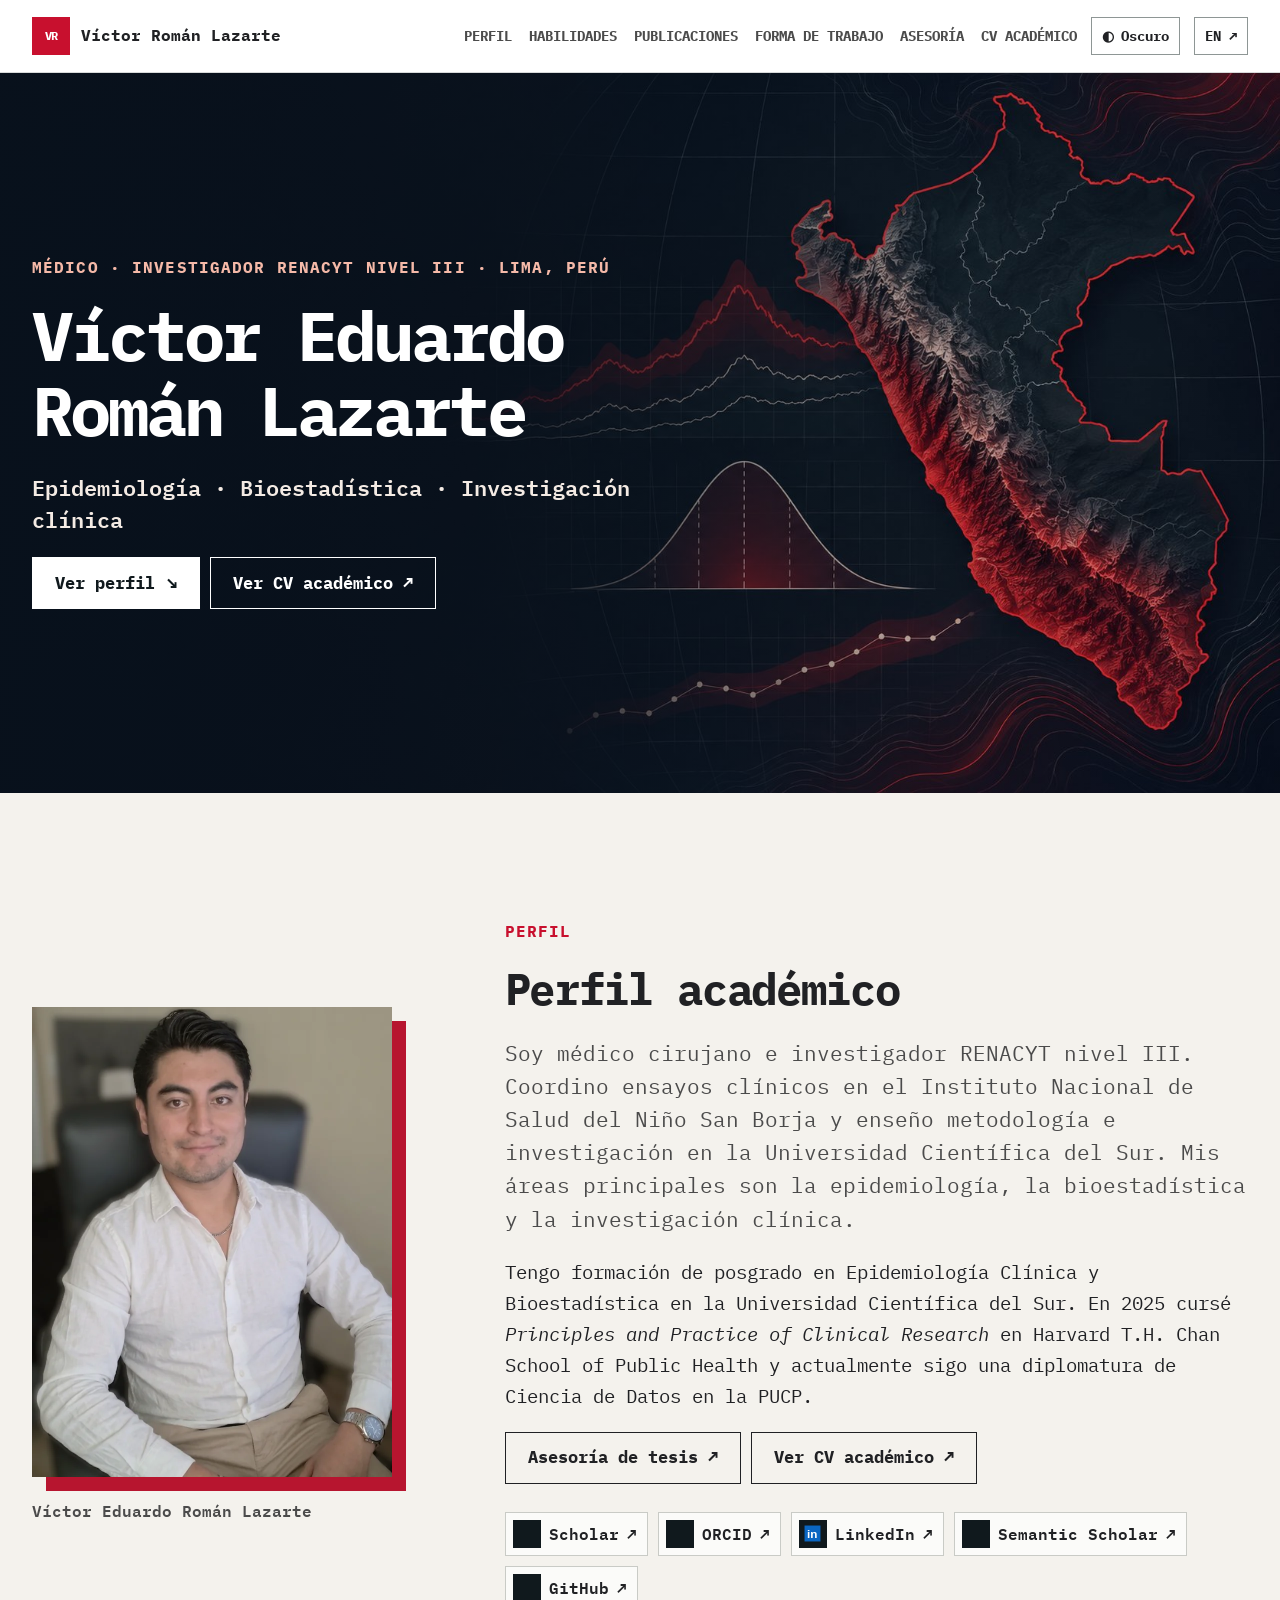
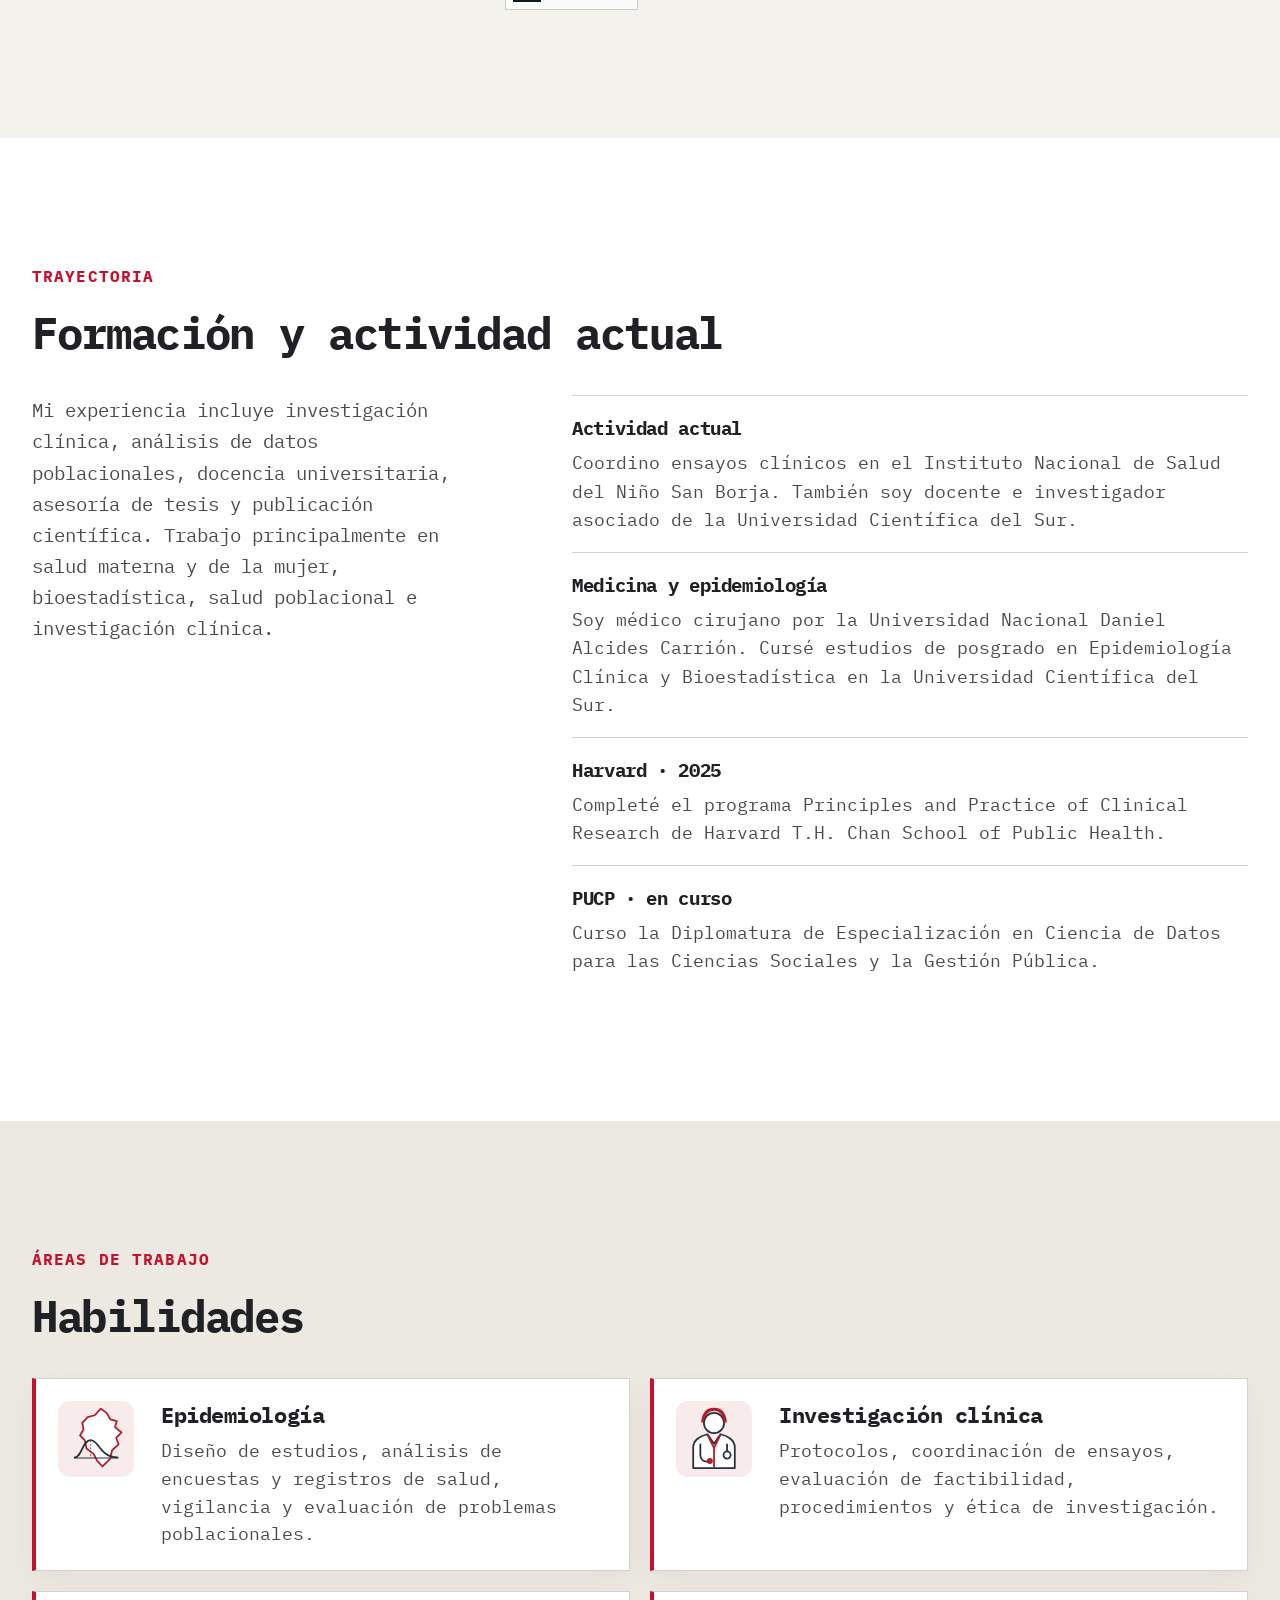
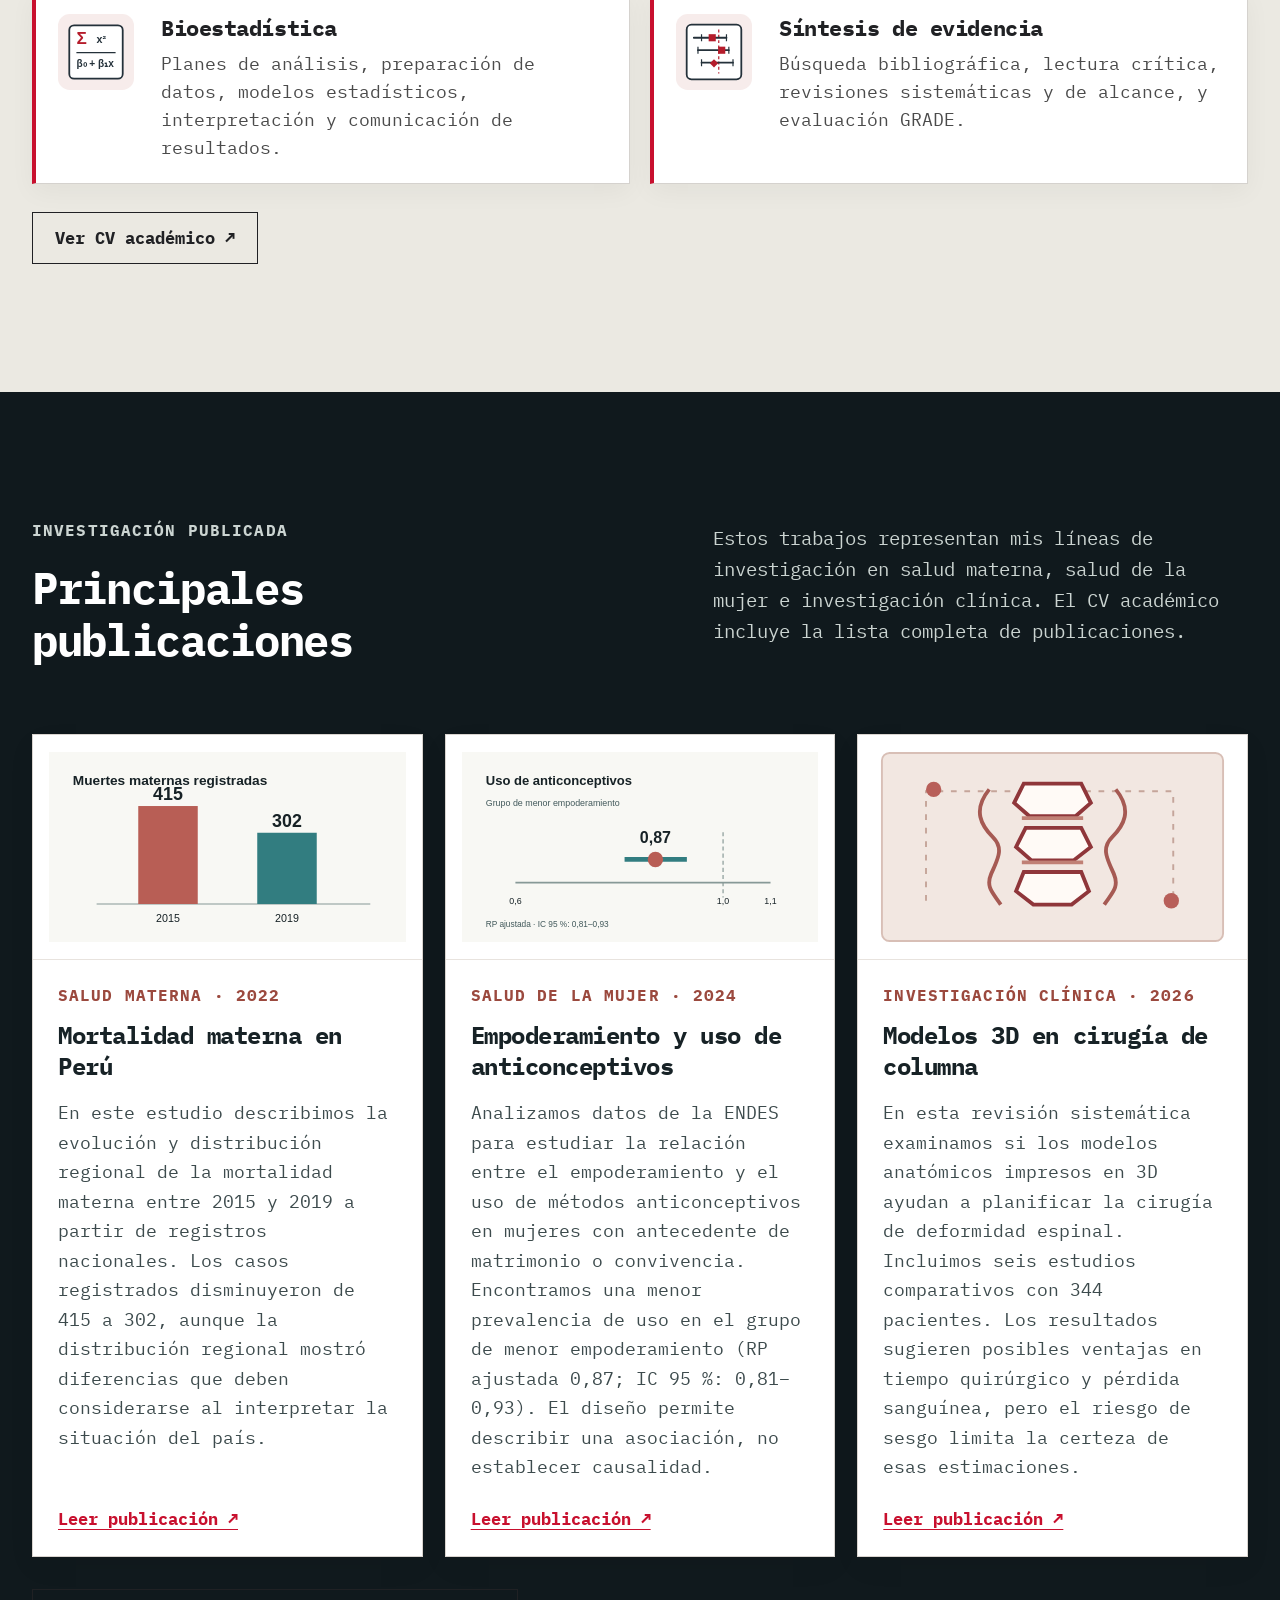
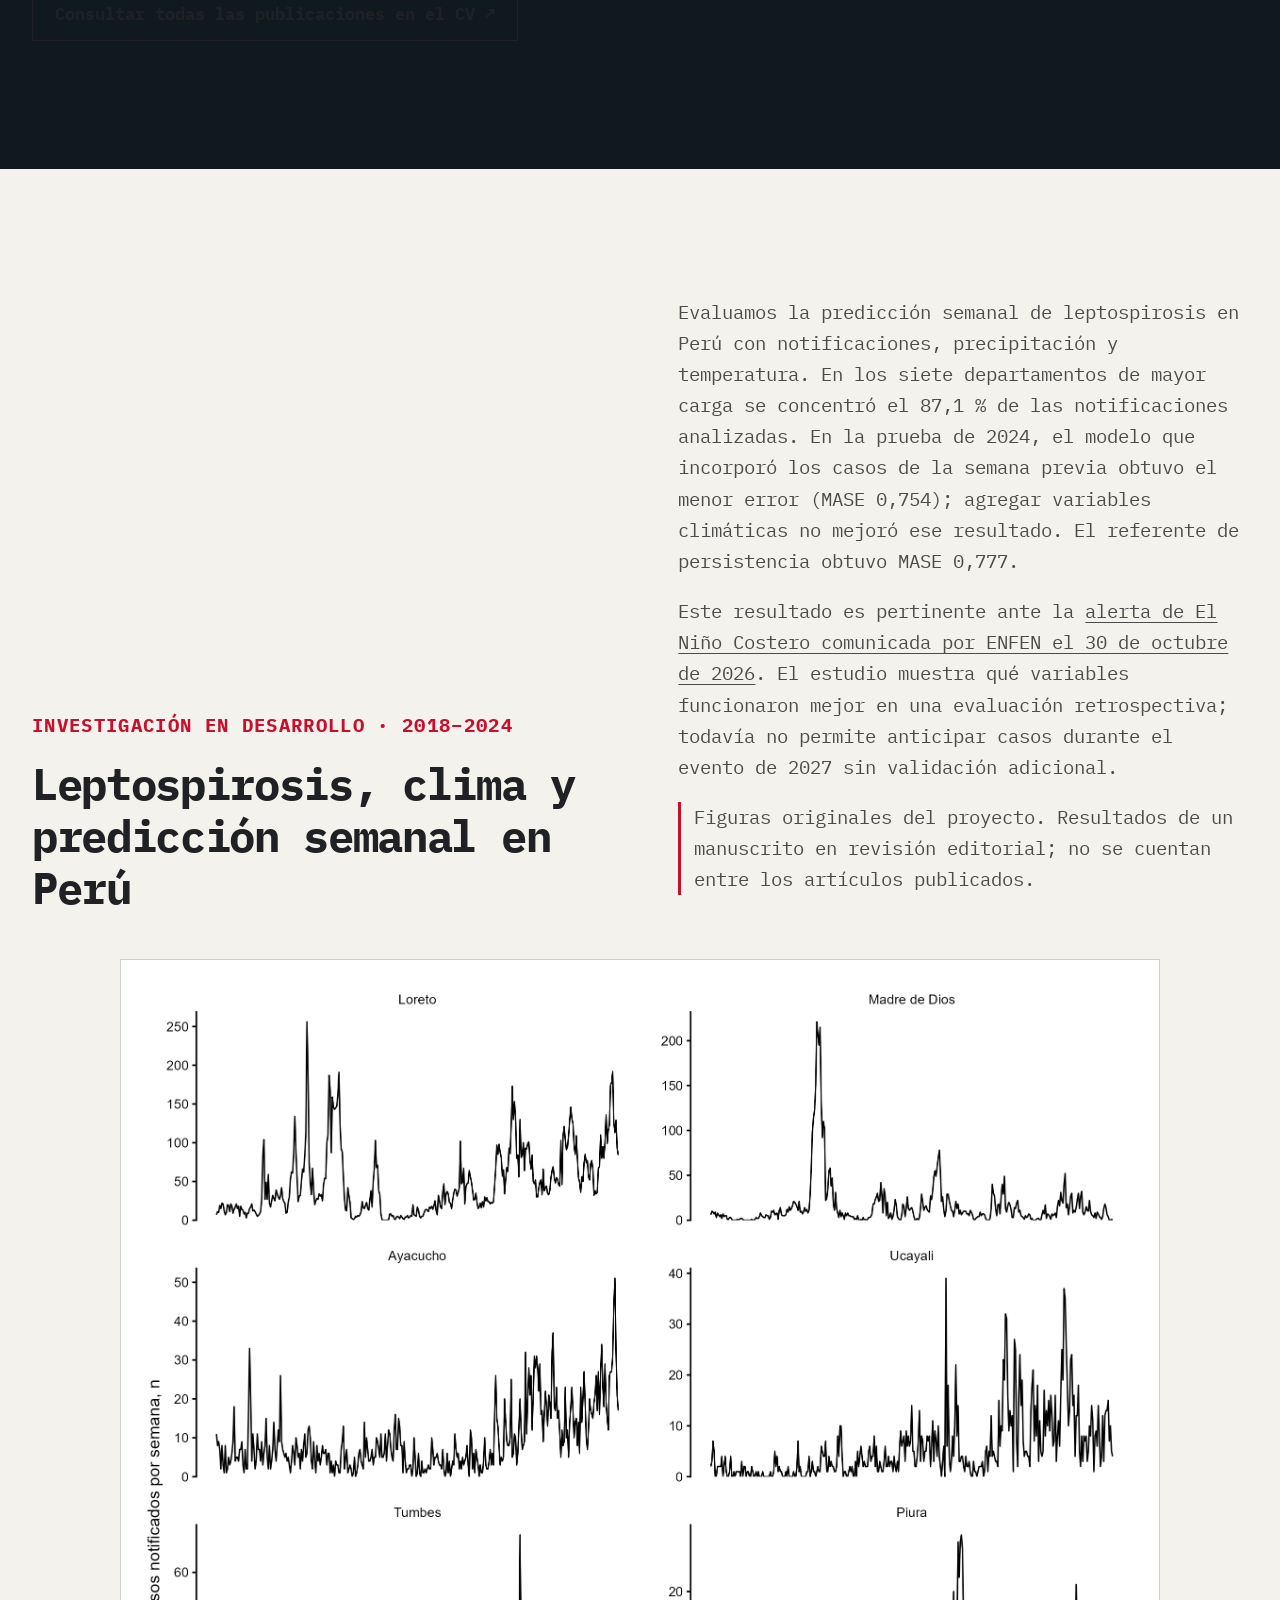
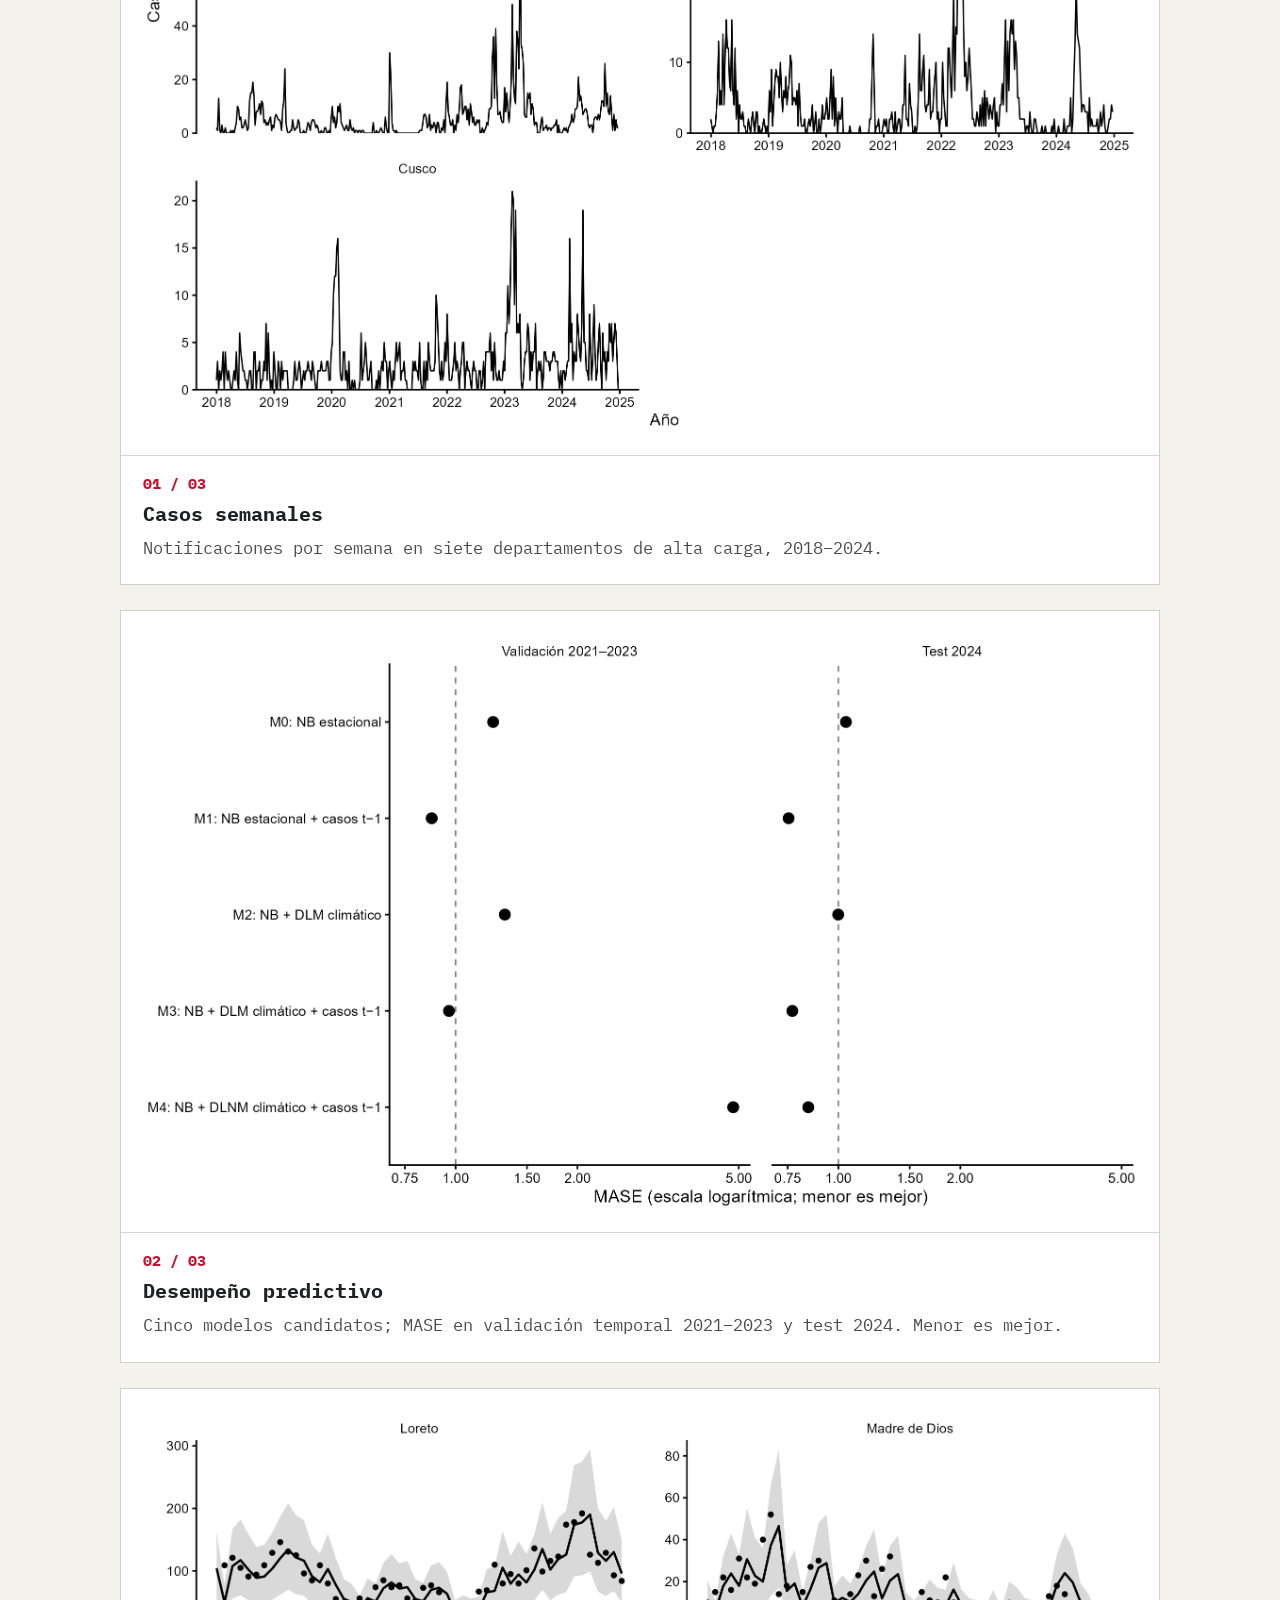
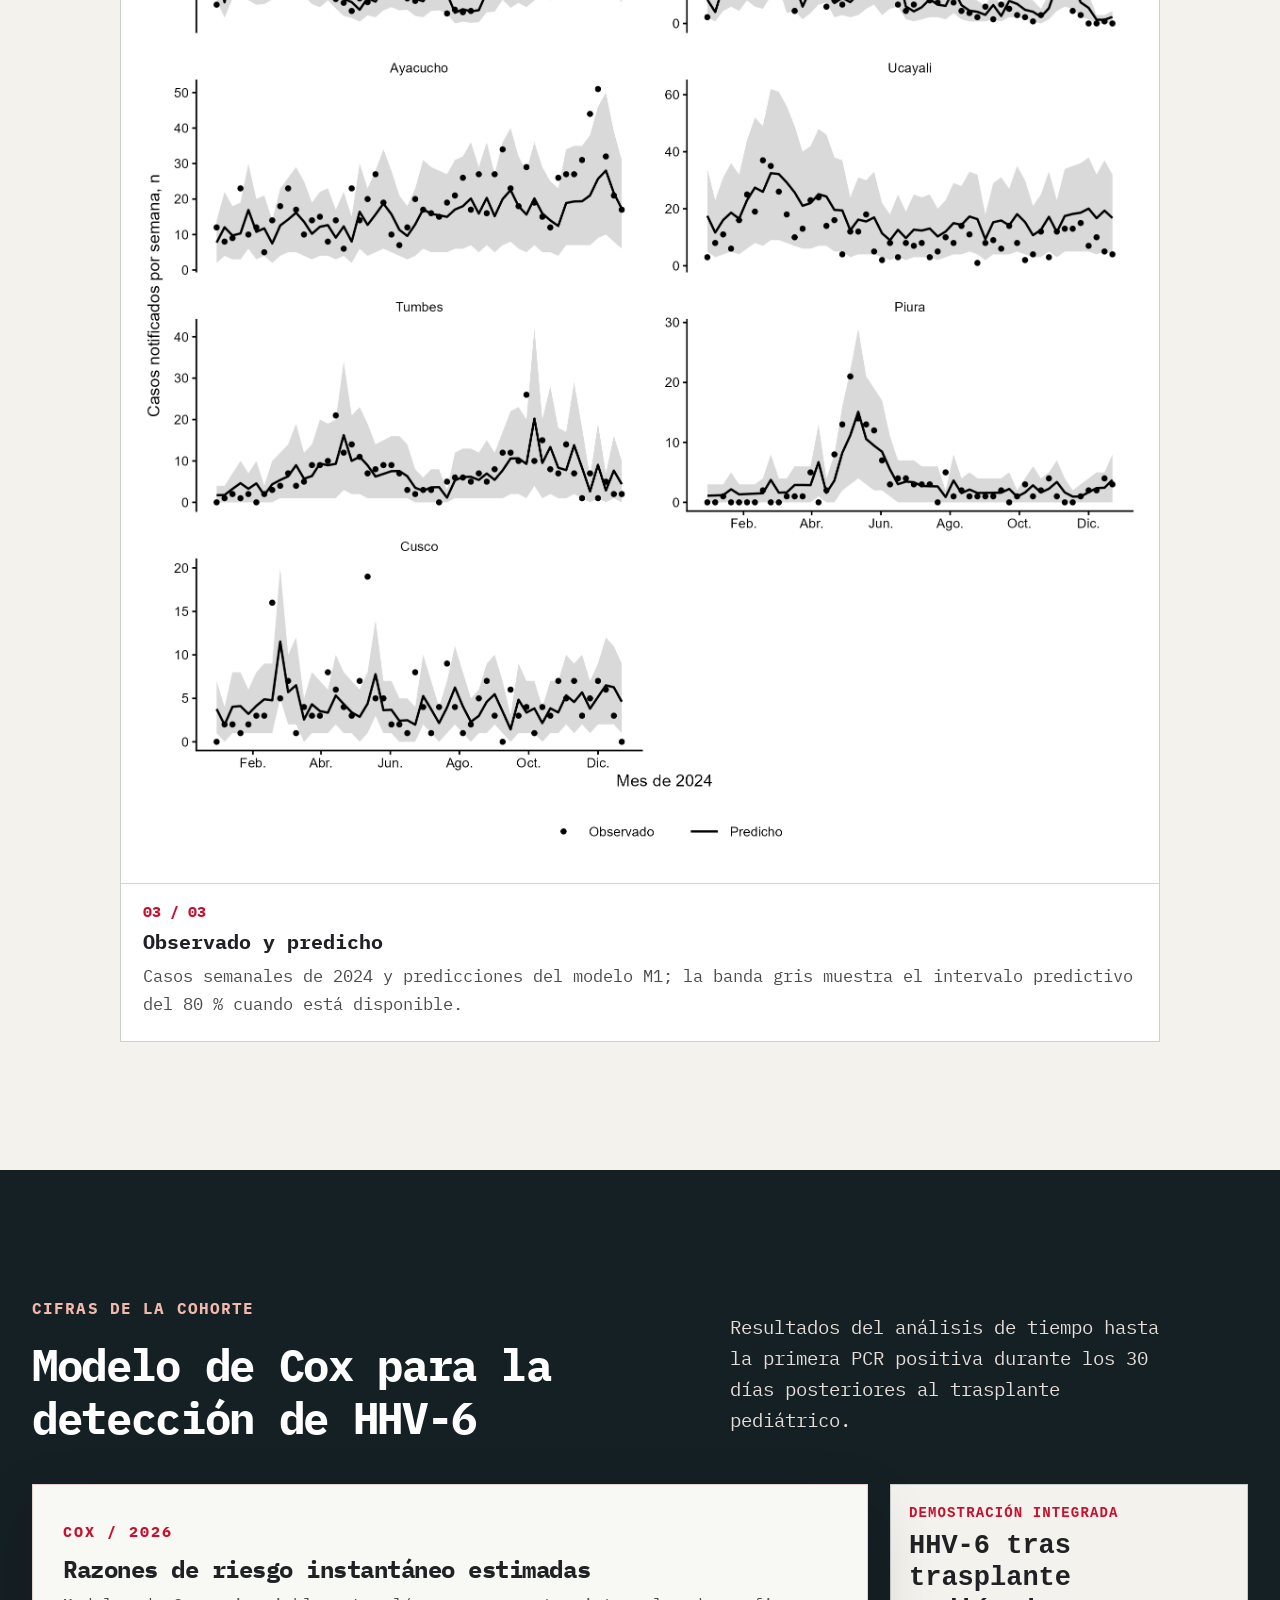
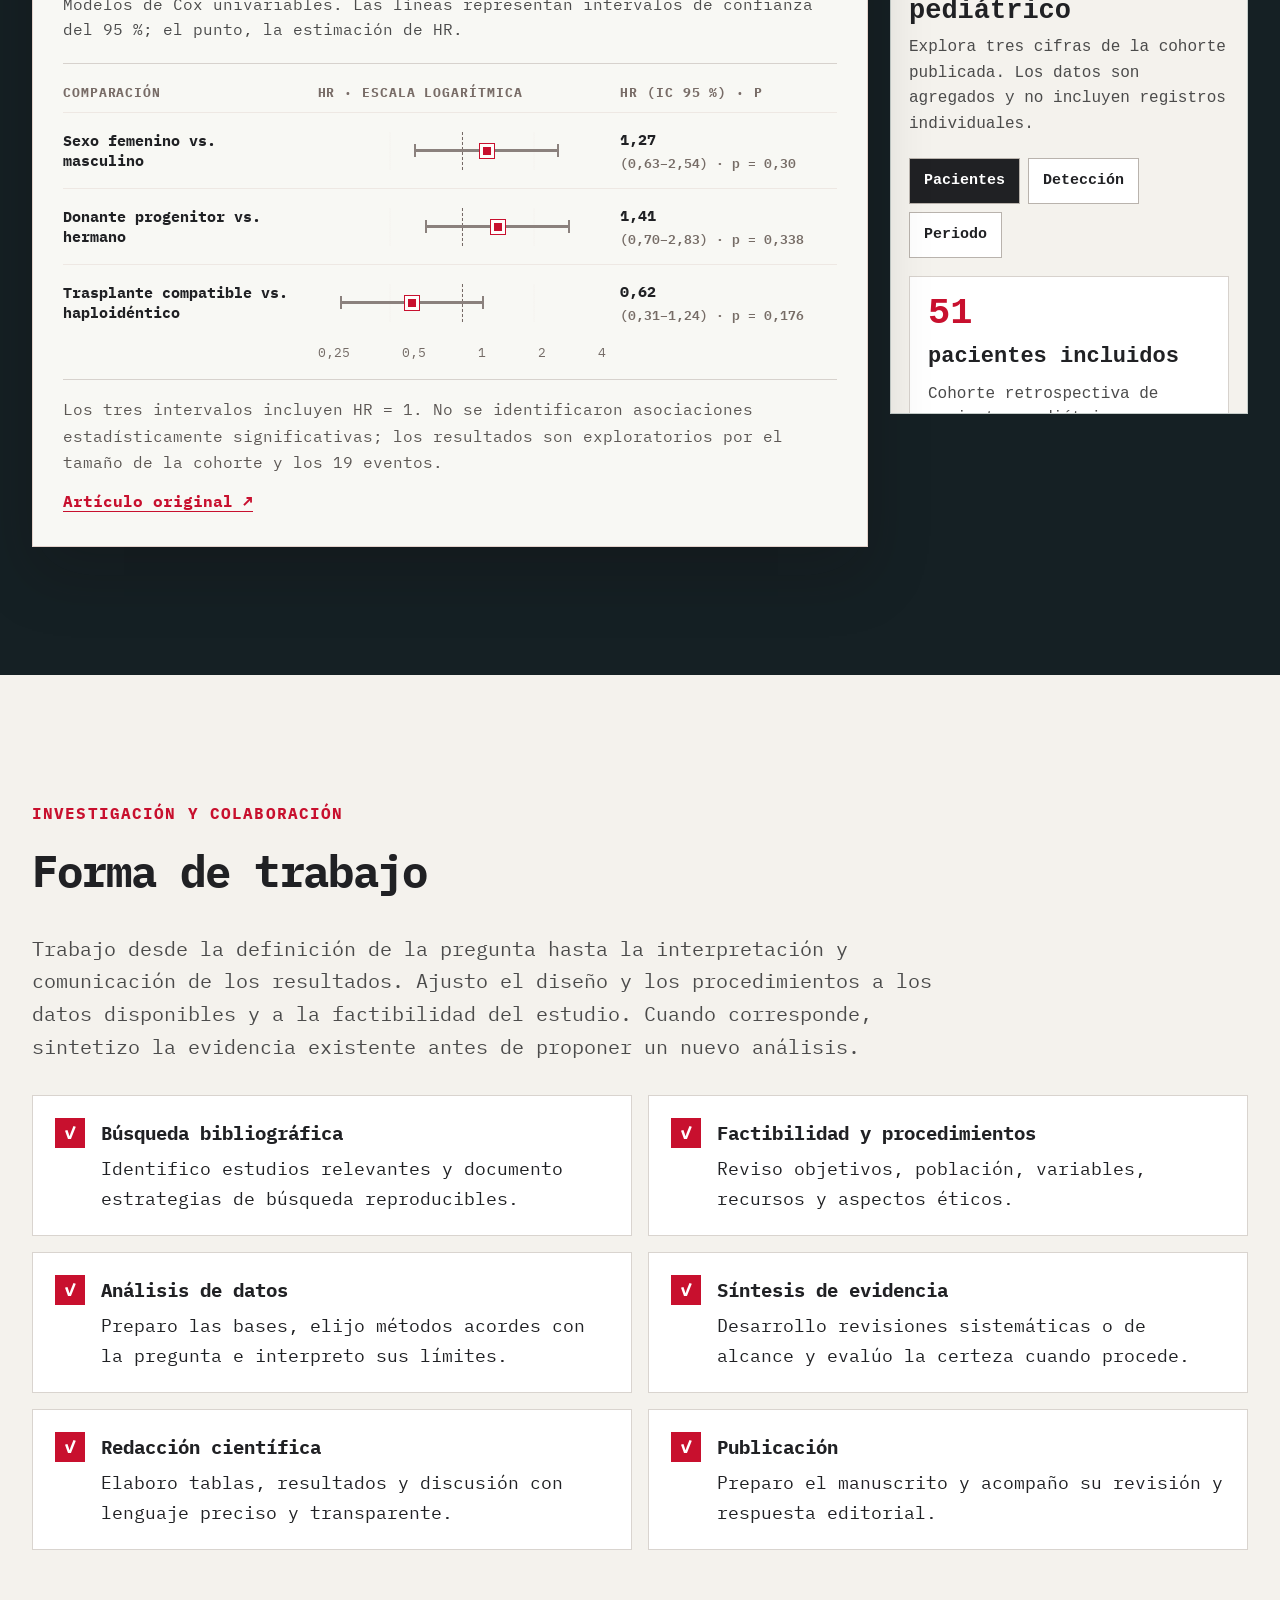
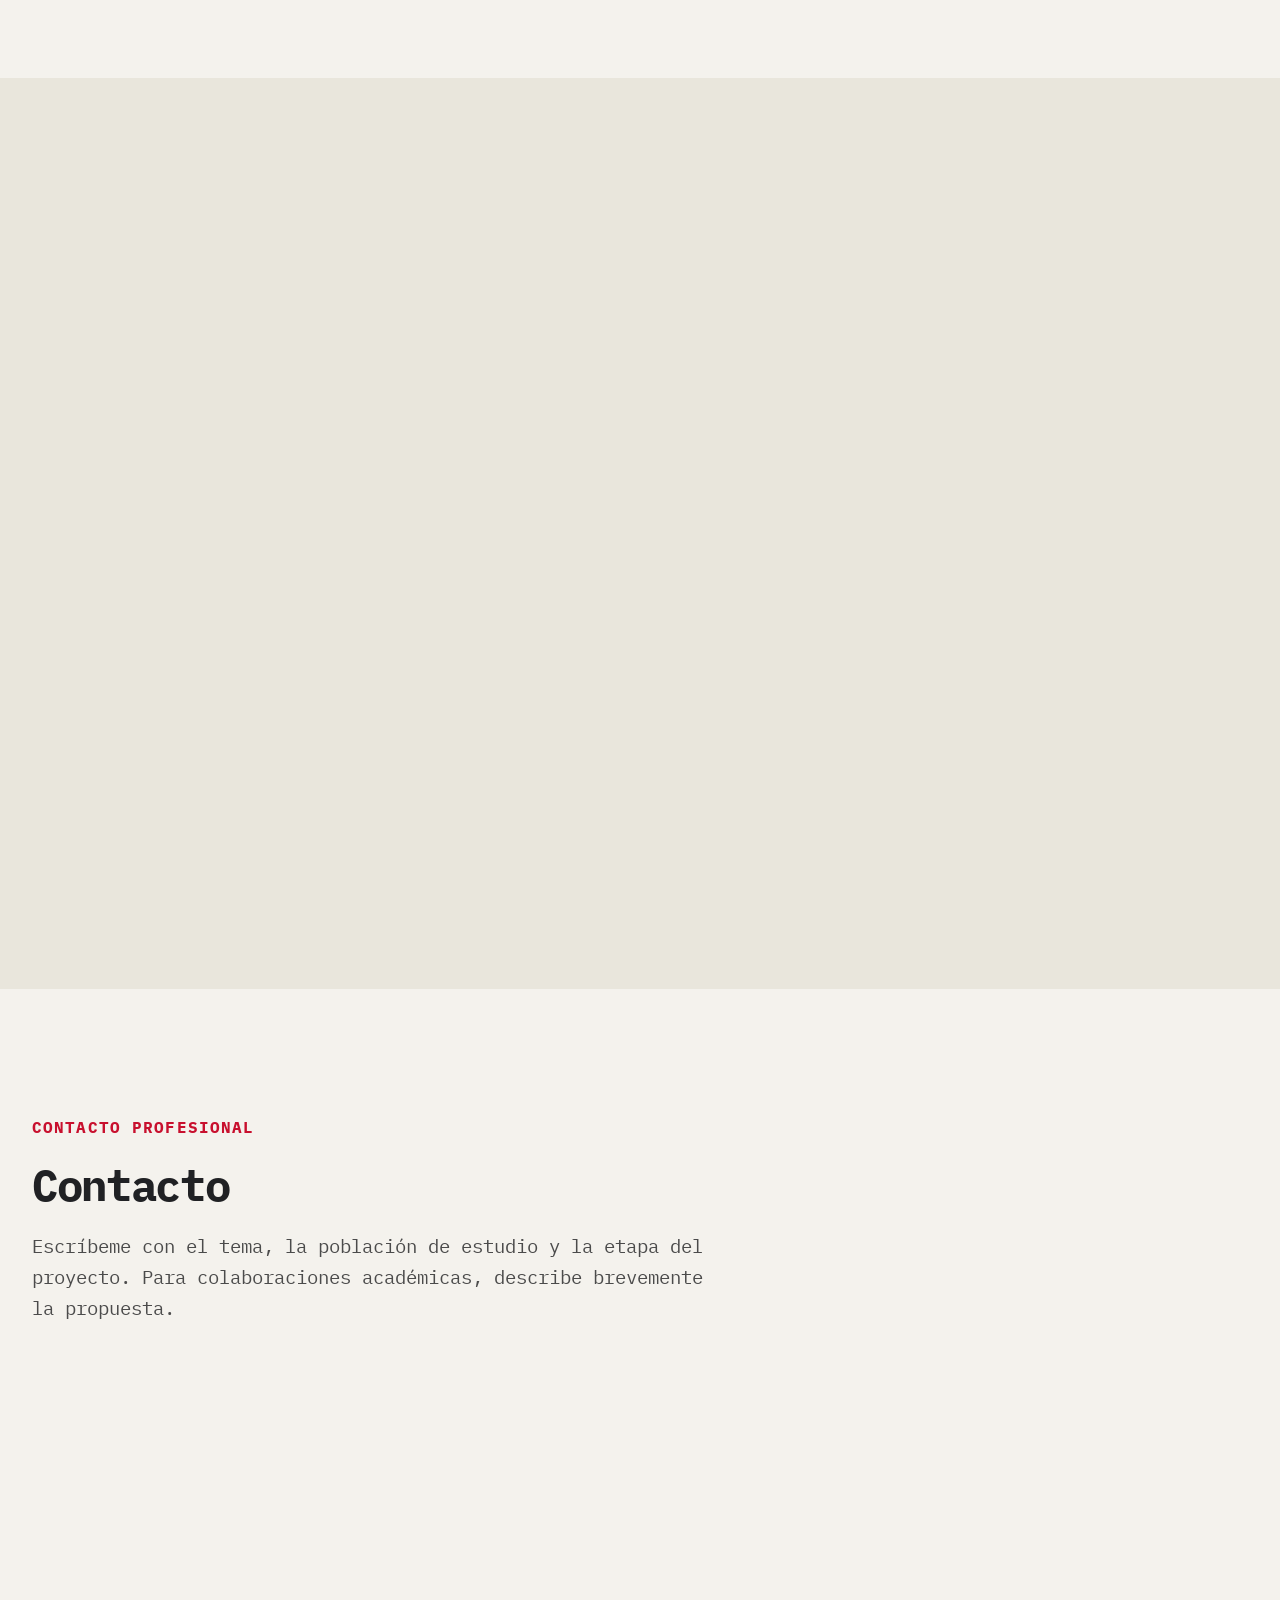
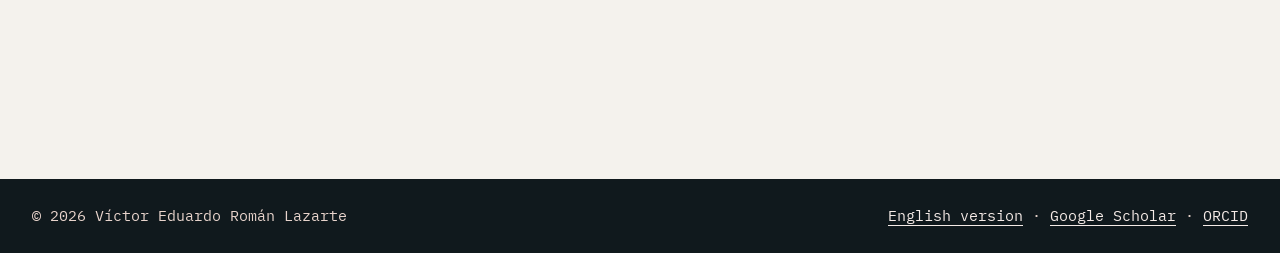
==== commit 15d509c6: "Load final typography and figure layout" ====
--- a/index.html
+++ b/index.html
@@ -6,7 +6,7 @@
   <meta name="description" content="Víctor Eduardo Román Lazarte: médico, coordinador de ensayos clínicos e investigador en epidemiología, bioestadística y violencia. Asesoría de tesis en investigación clínica.">
   <title>Víctor Eduardo Román Lazarte | Investigación clínica, bioestadística y salud pública</title>
   <link rel="canonical" href="https://victorroman1998.github.io/"><link rel="alternate" hreflang="en" href="https://victorroman1998.github.io/en/"><link rel="alternate" hreflang="es" href="https://victorroman1998.github.io/">
-  <link rel="icon" href="assets/favicon.svg" type="image/svg+xml"><link rel="stylesheet" href="styles-v2.css?v=20261105-4"><script>try{document.documentElement.dataset.theme=localStorage.getItem("site-theme")||"light"}catch{}</script>
+  <link rel="icon" href="assets/favicon.svg" type="image/svg+xml"><link rel="stylesheet" href="styles-v2.css?v=20261105-5"><script>try{document.documentElement.dataset.theme=localStorage.getItem("site-theme")||"light"}catch{}</script>
   <meta property="og:type" content="profile"><meta property="og:title" content="Víctor Eduardo Román Lazarte | Investigador clínico"><meta property="og:description" content="Investigación clínica, bioestadística y salud pública. Publicaciones, docencia y asesoría de tesis."><meta property="og:image" content="https://victorroman1998.github.io/assets/victor-roman-lazarte.webp">
   <script type="application/ld+json">{"@context":"https://schema.org","@type":"Person","name":"Víctor Eduardo Román Lazarte","jobTitle":"Coordinador de ensayos clínicos e investigador","url":"https://victorroman1998.github.io/","image":"https://victorroman1998.github.io/assets/victor-roman-lazarte.webp","sameAs":["https://orcid.org/0000-0001-9664-5169","https://scholar.google.com/citations?user=KxjvJJEAAAAJ&hl=es","https://www.linkedin.com/in/victor-roman-lazarte-a9580817b/","https://github.com/victorroman1998"]}</script>
 </head>
--- a/styles-v2.css
+++ b/styles-v2.css
@@ -592,3 +592,121 @@
 }
 
 @media (max-width: 650px) { .theme-toggle { display: grid; place-items: center; padding: 0; font-size: 0; } .theme-toggle [data-theme-text] { display: none; } .theme-toggle span:first-child { font-size: 21px; line-height: 1; } .nav a { font-size: 12.5px; } }
+
+/* November 2026 editorial typography and color scale */
+:root { --red:#c8102e; --accent:#c8102e; --accent-2:#c8102e; --ink:#202124; --ink-2:#4b4b4b; --line:#d7d2cd; }
+body, body * { font-family:'IBM Plex Mono','Courier New',monospace !important; }
+body { font-size:19px; line-height:1.62; }
+.site-header { background:rgba(255,255,255,.98); }
+.brand { font-size:16px; letter-spacing:0; }
+.nav a { font-size:14px; letter-spacing:0; }
+.theme-toggle, .language { font-size:14px; }
+.eyebrow, .section .eyebrow { font-size:16px !important; line-height:1.35; letter-spacing:.07em; }
+.section h2 { font-size:clamp(36px,3.45vw,48px); line-height:1.18; letter-spacing:-.03em; }
+.section h3 { font-size:clamp(22px,1.9vw,27px); line-height:1.25; letter-spacing:-.02em; }
+.section p, .section li { font-size:19px !important; line-height:1.64; }
+.section .lead { font-size:21px !important; line-height:1.58; }
+.button, .text-link { font-size:17px; line-height:1.35; }
+.hero h1 { font-size:clamp(50px,5.4vw,78px); line-height:1.09; letter-spacing:-.045em; }
+.hero-role { font-size:22px; line-height:1.47; }
+.hero .eyebrow { font-size:16px !important; }
+.profile-links a { font-size:16px; }
+.intro-portrait figcaption { font-size:16px; }
+.fact-list strong { font-size:19px; }
+.fact-list span { font-size:18px; line-height:1.58; }
+.skills-section .skill-group h3 { font-size:22px; }
+.skills-section .skill-group p { font-size:18px !important; }
+.finding-type { font-size:16px; }
+.finding-copy p { font-size:18px !important; }
+.finding-copy .text-link { font-size:17px; }
+.section .lepto-intro p { font-size:19px !important; }
+.section .source-note { font-size:16px !important; }
+.lepto-figures { grid-template-columns:repeat(3,minmax(0,1fr)); }
+.lepto-figure figcaption span { font-size:15px; }
+.lepto-figure figcaption strong { font-size:20px; }
+.section .lepto-figure figcaption p { font-size:17px !important; }
+.section .process-lead { font-size:20px !important; }
+.work-checklist strong { font-size:19px; }
+.section .work-checklist p { font-size:18px !important; }
+.section .advising .lead { font-size:21px !important; }
+.advising-list strong { font-size:21px; line-height:1.4; }
+.advising-list span { font-size:19px; line-height:1.55; }
+.section .small-note { font-size:17px !important; }
+.section .contact-intro, .section .contact-options p { font-size:19px !important; }
+.contact-options a { font-size:17px; }
+.contact-number { font-size:16px; }
+.cox-kicker, .study-top { font-size:15px; }
+.section .cox-figure figcaption p { font-size:16px !important; }
+.forest-head { font-size:13px; }
+.forest-label, .forest-value { font-size:15px; }
+.forest-value small, .forest-axis > div { font-size:13px; }
+.section .cox-note, .cox-source, .study-foot { font-size:16px !important; }
+.study-controls button { font-size:15px; }
+.section .study-display p { font-size:17px !important; }
+.embedded-demo { height:530px; }
+.footer { font-size:15px; }
+.cv-title h1 { font-size:clamp(34px,4vw,52px); }
+.cv-title > p:not(.eyebrow), .cv-contact { font-size:17px; }
+.cv-section h2 { font-size:26px; }
+.cv-section > p { font-size:19px; line-height:1.65; }
+.cv-facts strong, .cv-facts span { font-size:18px; line-height:1.6; }
+.pub-list li { font-size:18px; line-height:1.6; }
+.pub-list a { font-size:17px; }
+.cv-end { font-size:16px; }
+.tool-badge { font-size:16px; }
+.cv-publication-head > div > p, .cv-publication-head > span { font-size:17px; }
+html[data-theme=dark] { --ink:#f3f3f2; --ink-2:#d6d7d7; }
+html[data-theme=dark] .site-header { background:rgba(20,29,34,.98); }
+html[data-theme=dark] .brand, html[data-theme=dark] .nav a, html[data-theme=dark] .theme-toggle, html[data-theme=dark] .language { color:#f4f4f3; }
+@media (max-width:1050px) {
+ .nav a { font-size:13px; }
+ .lepto-figures { grid-template-columns:repeat(2,minmax(0,1fr)); }
+}
+@media (max-width:800px) {
+ .lepto-figures { grid-template-columns:1fr; }
+ .advising-list strong { font-size:19px; }
+ .advising-list span { font-size:18px; }
+}
+@media (max-width:650px) {
+ body { font-size:17px; }
+ .brand { font-size:14px; }
+ .nav a { font-size:13px; }
+ .section h2 { font-size:32px; }
+ .section h3 { font-size:22px; }
+ .section p, .section li { font-size:17px !important; }
+ .section .lead, .section .advising .lead { font-size:18px !important; }
+ .section .eyebrow { font-size:14px !important; }
+ .hero h1 { font-size:clamp(38px,10.3vw,48px); }
+ .hero-role { font-size:18px; }
+ .hero .eyebrow { font-size:14px !important; }
+ .button, .text-link { font-size:16px; }
+ .fact-list strong, .advising-list strong { font-size:18px; }
+ .fact-list span, .advising-list span { font-size:17px; }
+ .skills-section .skill-group p, .finding-copy p, .section .work-checklist p { font-size:17px !important; }
+ .section .source-note { font-size:15px !important; }
+ .section .lepto-figure figcaption p { font-size:16px !important; }
+ .section .small-note { font-size:16px !important; }
+ .section .process-lead { font-size:18px !important; }
+ .section .cox-figure figcaption p { font-size:15px !important; }
+ .forest-row { grid-template-columns:1fr; gap:7px; }
+ .forest-label { grid-column:1; grid-row:1; font-size:15px; }
+ .forest-value { grid-column:1; grid-row:2; text-align:left; white-space:normal; font-size:15px; }
+ .forest-value small { font-size:13px; }
+ .forest-track { grid-column:1; grid-row:3; }
+ .section .cox-note, .cox-source { font-size:15px !important; }
+ .embedded-demo { height:560px; }
+ .cv-title h1 { font-size:clamp(29px,8vw,35px); }
+ .cv-title > p:not(.eyebrow), .cv-contact { font-size:16px; }
+ .cv-section h2 { font-size:23px; }
+ .cv-section > p, .cv-facts strong, .cv-facts span { font-size:17px; }
+ .pub-list li { font-size:16px; }
+ .pub-list a, .cv-end { font-size:15px; }
+ .tool-badge { font-size:15px; }
+}
+
+/* Give scientific figures enough width for their labels */
+.lepto-figures { grid-template-columns:1fr; max-width:1040px; margin-inline:auto; gap:25px; }
+.lepto-figure { grid-template-rows:auto auto; }
+.lepto-figure a { padding:18px; }
+.lepto-figure img { width:100%; height:auto; max-height:none; }
+@media (max-width:650px) { .lepto-figure a { padding:8px; } }
